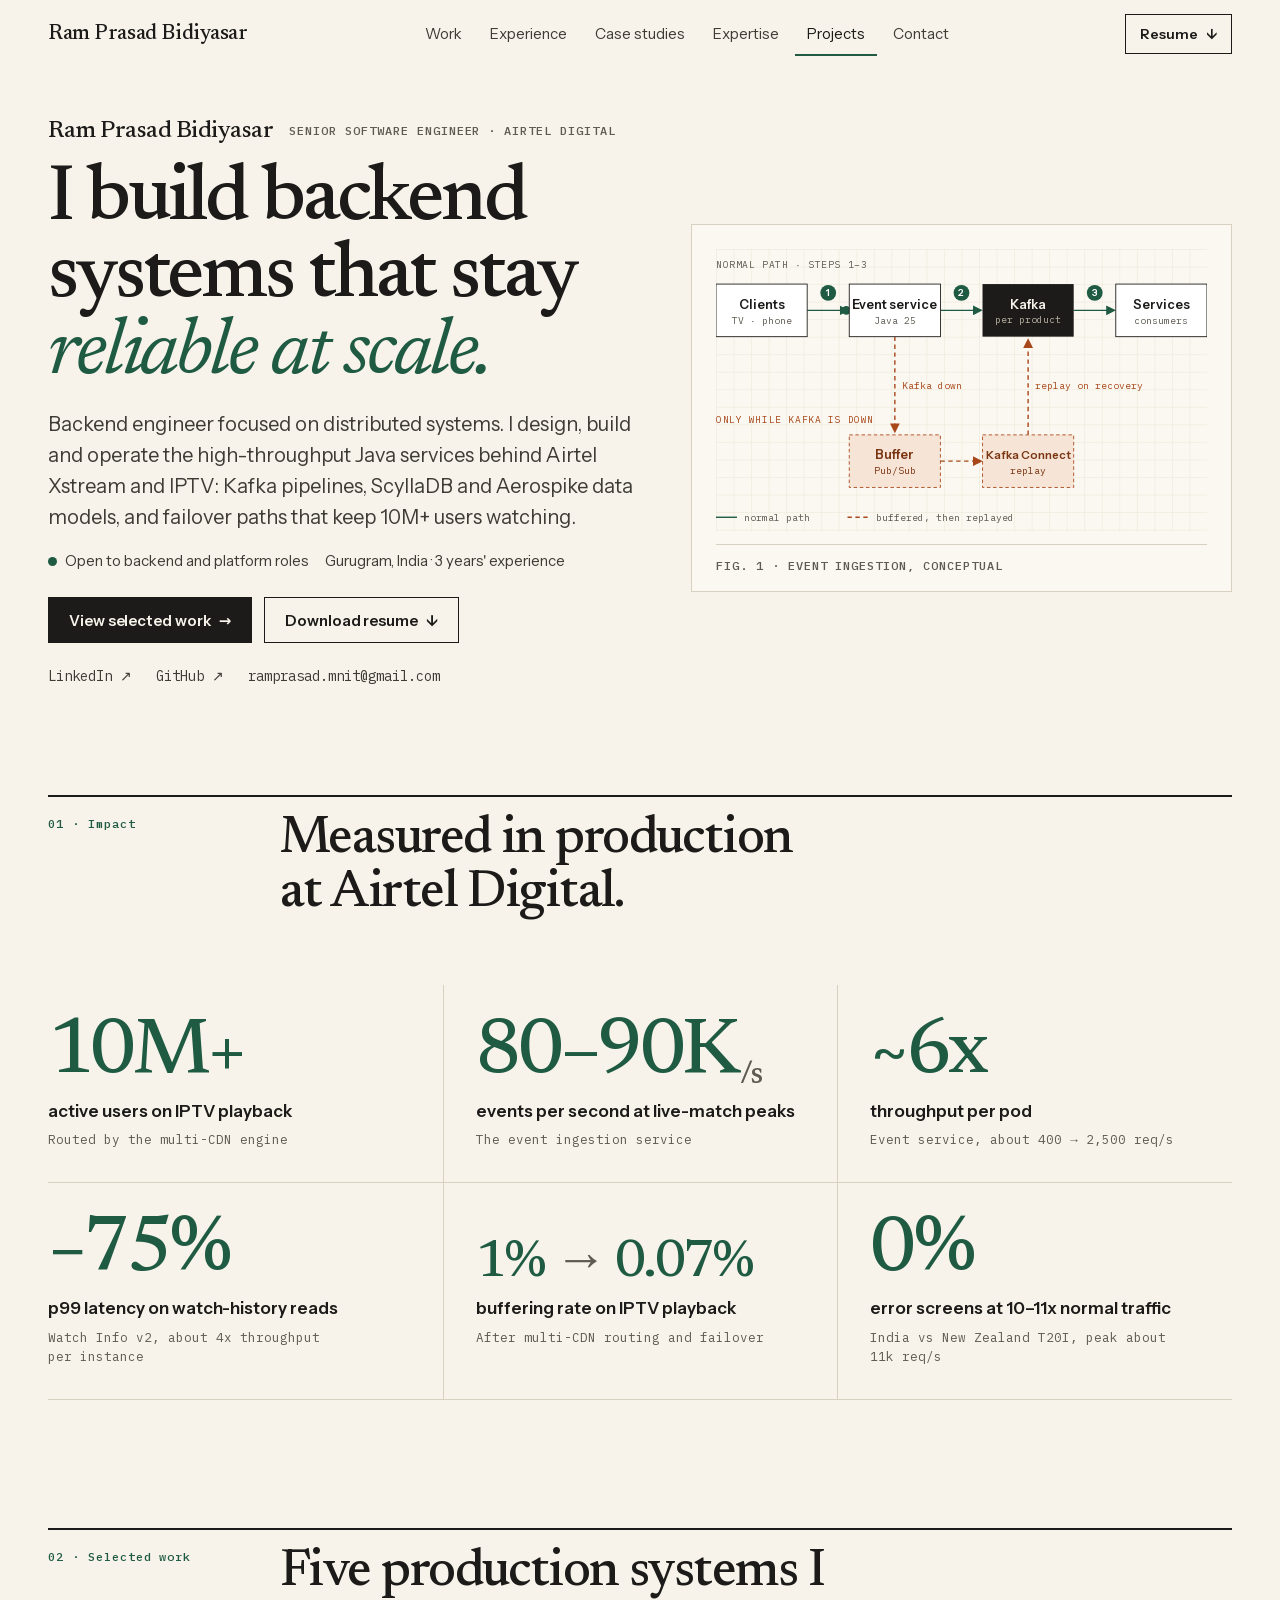
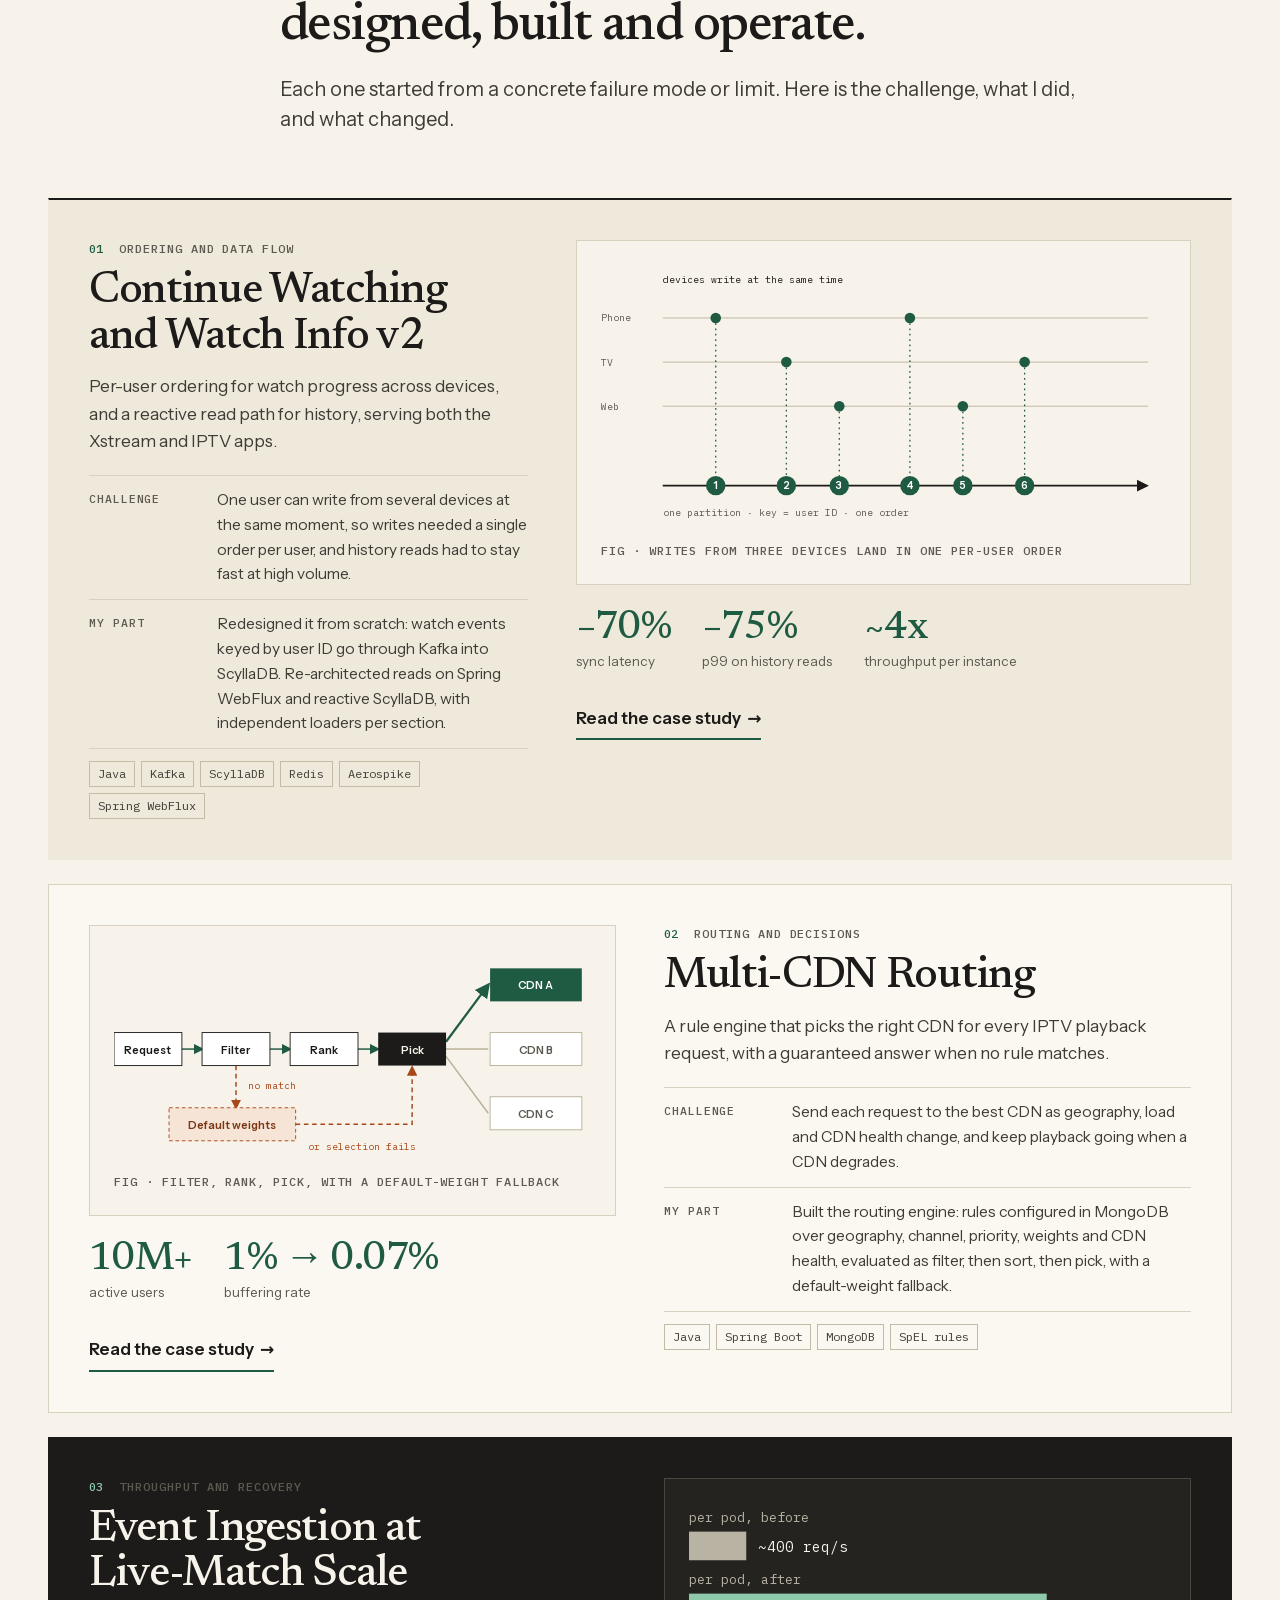
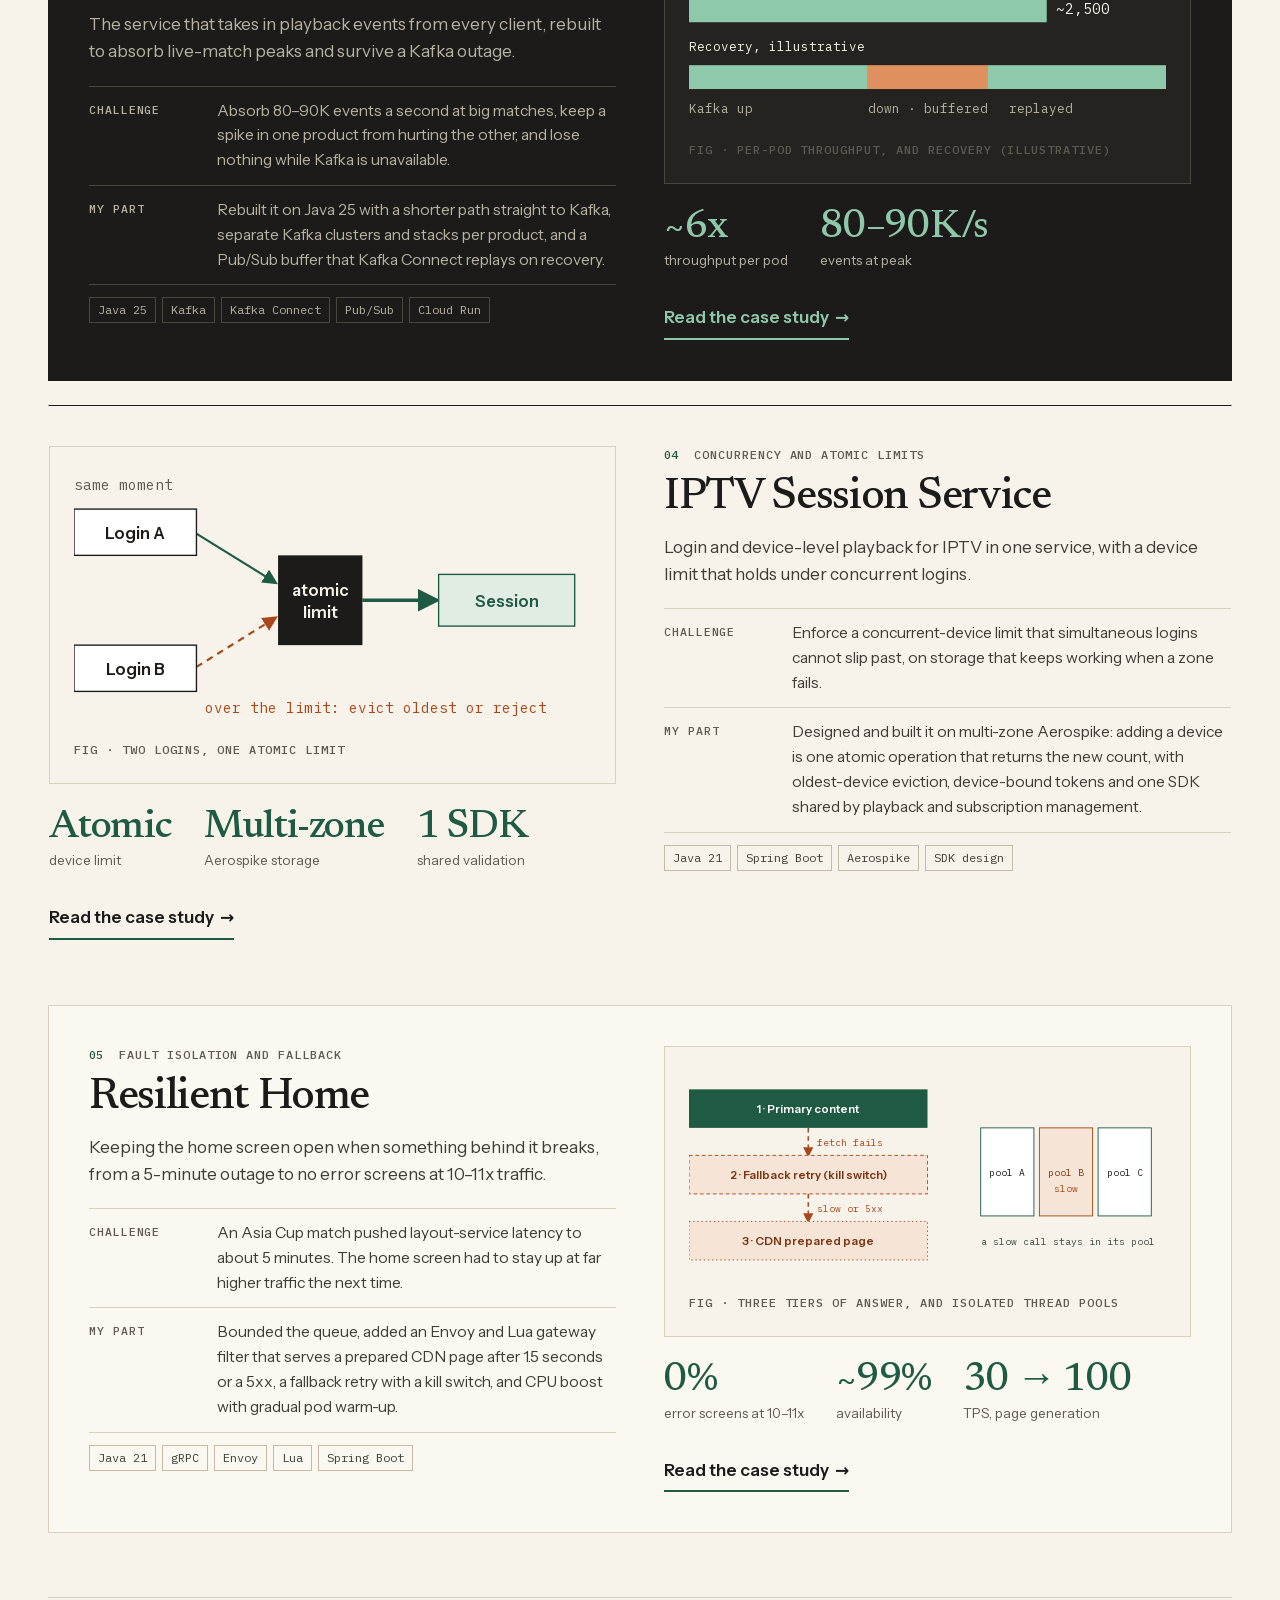
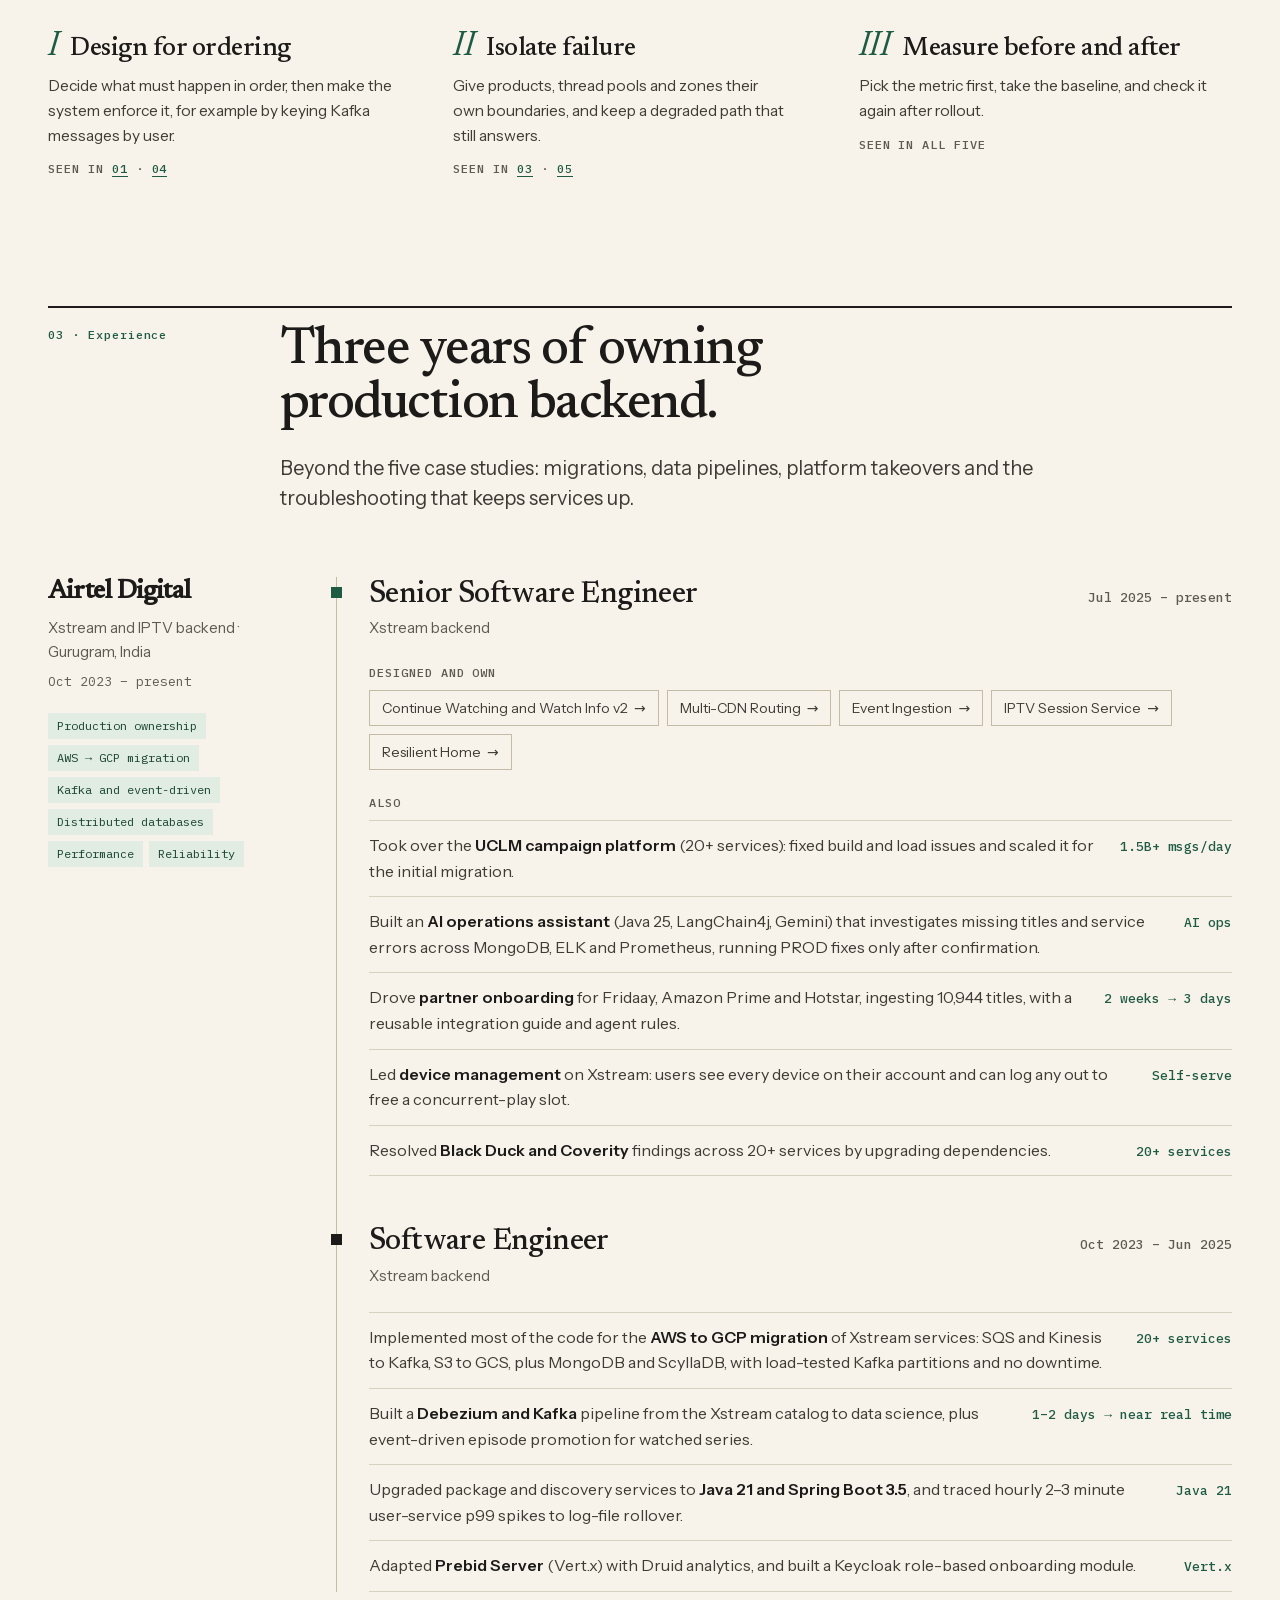
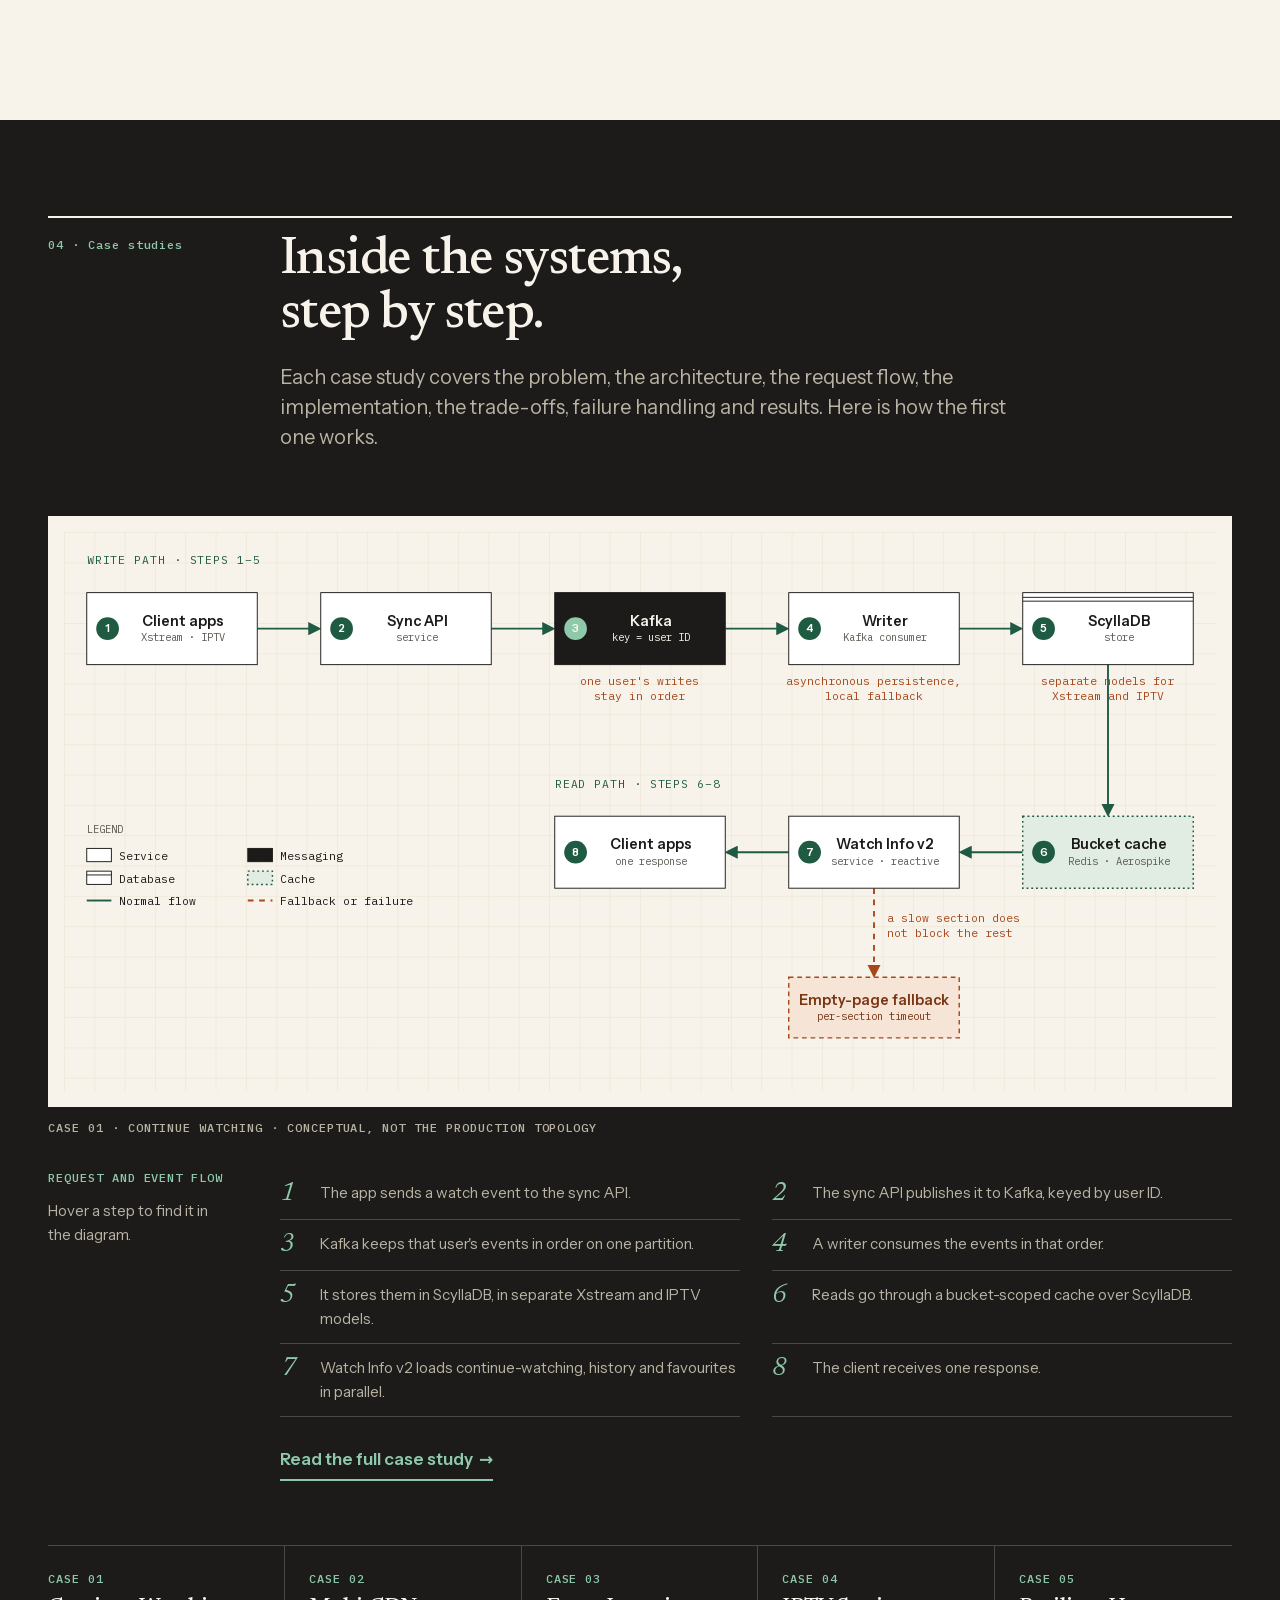
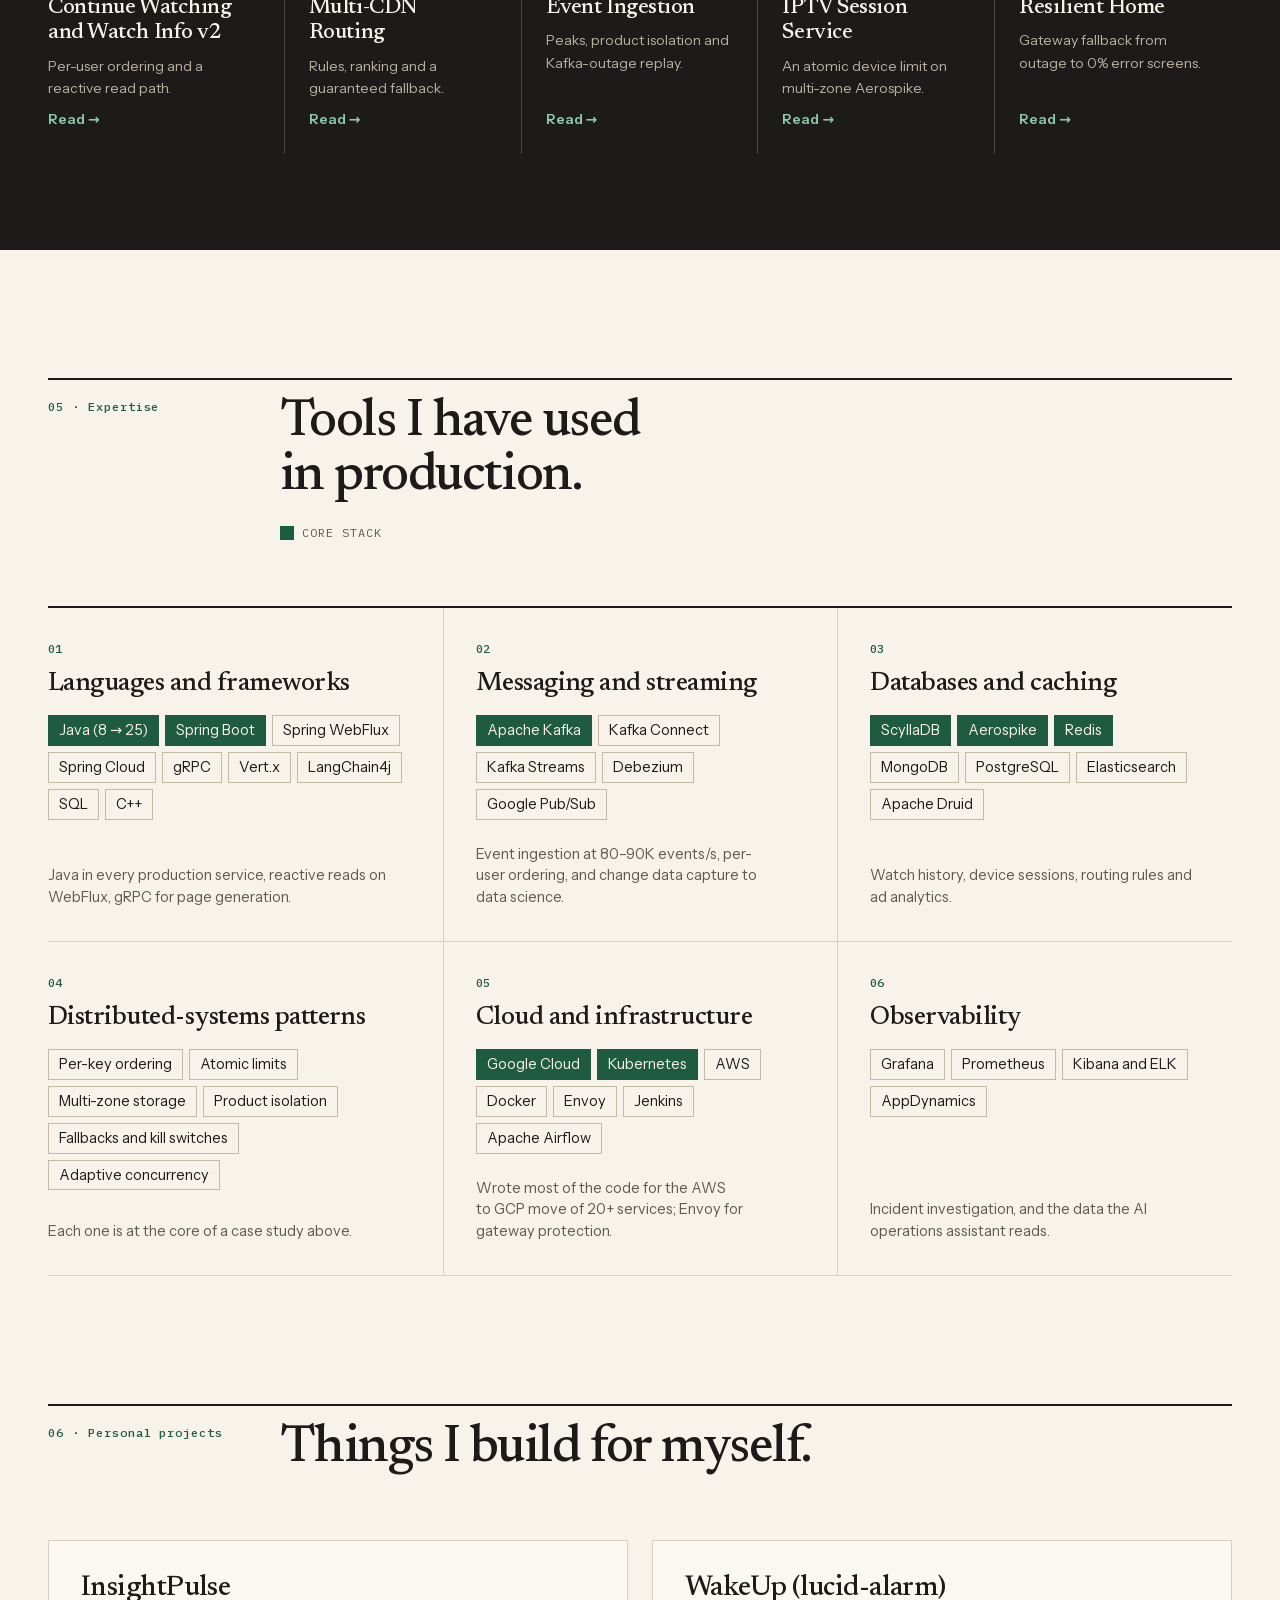
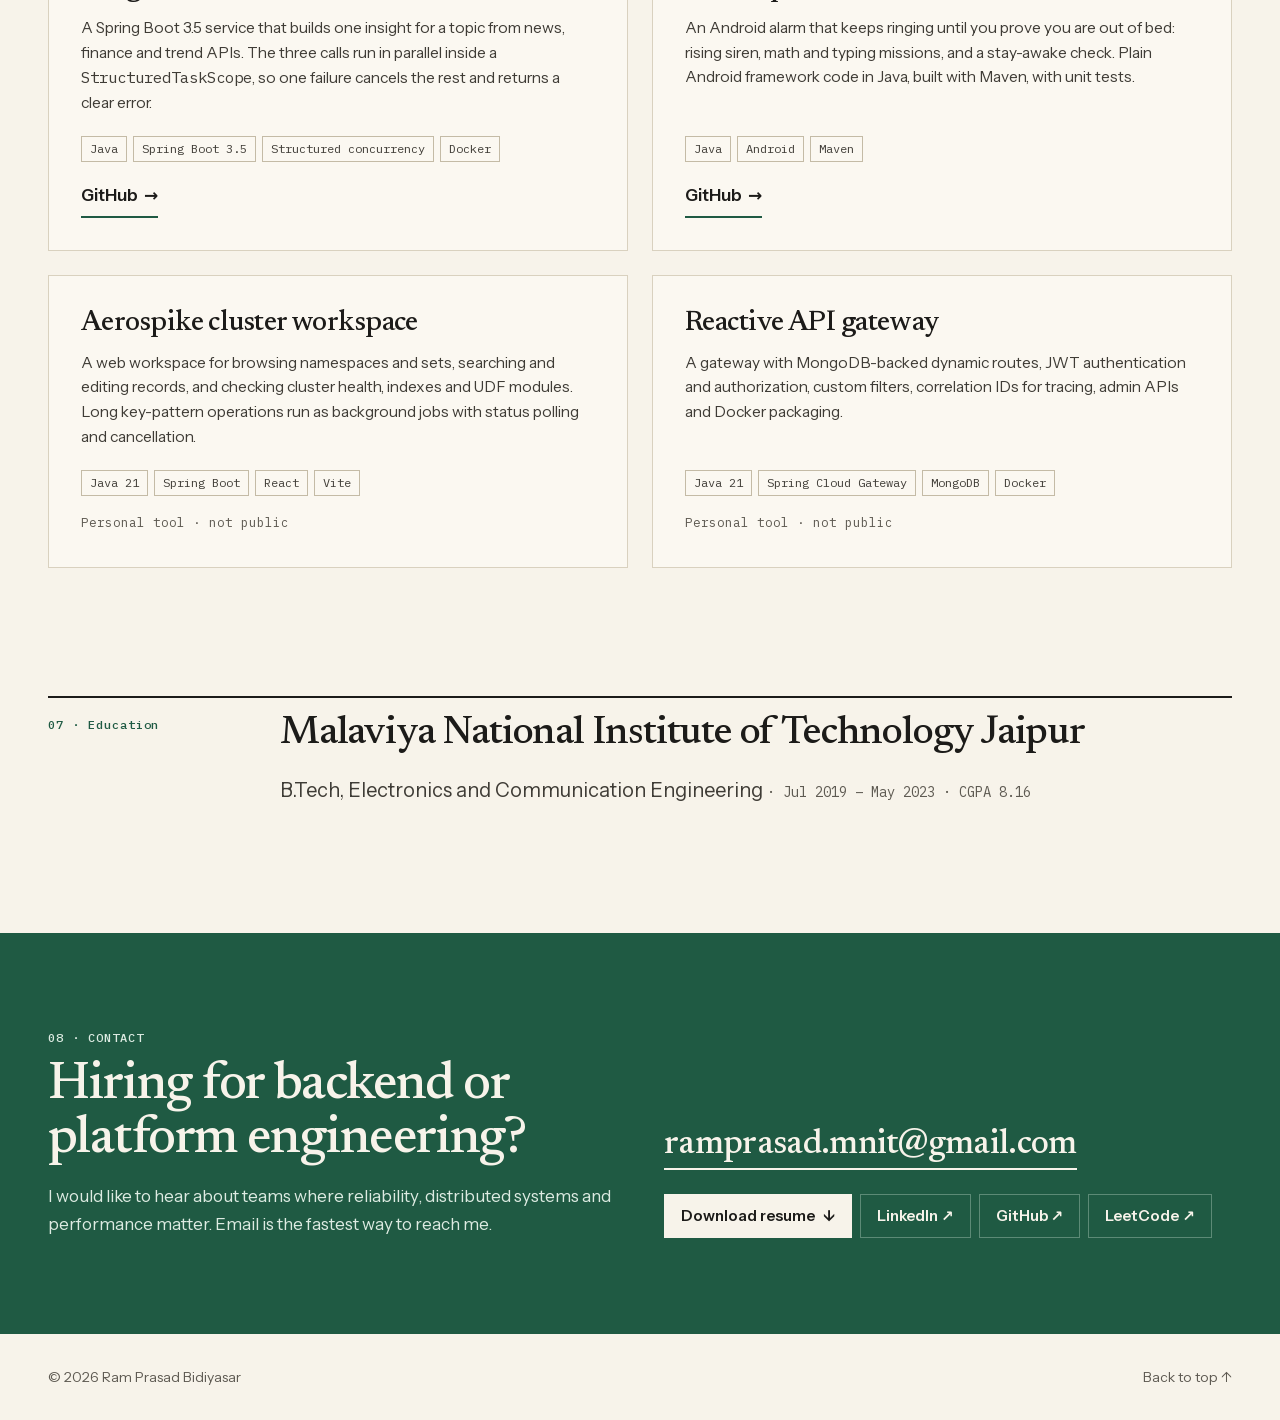
==== index.html @ 67df513b ""Redesign event ingestion case study: modular navigation, updated hero, reorganized content into TOC" ====
<!doctype html>
<html lang="en">
<head>
<meta charset="utf-8">
<meta name="viewport" content="width=device-width, initial-scale=1">
<title>Ram Prasad Bidiyasar · Backend Engineer, Distributed Systems</title>
<meta name="description" content="Ram Prasad Bidiyasar is a backend engineer at Airtel Digital who builds and operates scalable, reliable production systems: Kafka pipelines, ScyllaDB and Aerospike data models, multi-CDN playback. Five case studies with architecture diagrams and measured results.">
<link rel="canonical" href="https://ramprasadbidiyasar.github.io/portfolio/">
<meta name="theme-color" content="#F7F3EA">
<meta name="author" content="Ram Prasad Bidiyasar">
<meta property="og:type" content="website">
<meta property="og:site_name" content="Ram Prasad Bidiyasar">
<meta property="og:title" content="Ram Prasad Bidiyasar · Backend Engineer, Distributed Systems">
<meta property="og:description" content="Backend systems that stay reliable at scale: Kafka pipelines, ScyllaDB and Aerospike data models, multi-CDN playback. Case studies with architecture diagrams.">
<meta property="og:url" content="https://ramprasadbidiyasar.github.io/portfolio/">
<meta property="og:image" content="https://ramprasadbidiyasar.github.io/portfolio/assets/og-image.png">
<meta property="og:image:width" content="1200">
<meta property="og:image:height" content="630">
<meta property="og:image:alt" content="Ram Prasad Bidiyasar, backend engineer, distributed systems">
<meta name="twitter:card" content="summary_large_image">
<link rel="icon" href="assets/favicon.svg" type="image/svg+xml">
<link rel="preload" href="assets/fonts/instrument-sans-var.woff2" as="font" type="font/woff2" crossorigin>
<link rel="stylesheet" href="styles.css">
<script>document.documentElement.className += ' js';</script>
<script src="script.js" defer></script>
<script type="application/ld+json">
{
  "@context": "https://schema.org",
  "@type": "Person",
  "name": "Ram Prasad Bidiyasar",
  "jobTitle": "Senior Software Engineer",
  "url": "https://ramprasadbidiyasar.github.io/portfolio/",
  "email": "mailto:ramprasad.mnit@gmail.com",
  "worksFor": { "@type": "Organization", "name": "Airtel Digital" },
  "alumniOf": { "@type": "CollegeOrUniversity", "name": "Malaviya National Institute of Technology Jaipur" },
  "address": { "@type": "PostalAddress", "addressLocality": "Gurugram", "addressCountry": "IN" },
  "knowsAbout": ["Distributed systems", "Apache Kafka", "ScyllaDB", "Aerospike", "Java", "Spring Boot", "Event-driven architecture", "Backend engineering"],
  "sameAs": ["https://www.linkedin.com/in/ram-prasad-bidiyasar", "https://github.com/RamPrasadBidiyasar", "https://leetcode.com/u/Ram_Prasad_Bidiyasar/"]
}
</script>
</head>
<body>
<a class="skip-link" href="#main">Skip to content</a>

<header class="site-nav">
  <div class="wrap nav">
    <a class="brand" href="#top" aria-label="Ram Prasad Bidiyasar, back to top"><span class="brand-mark" aria-hidden="true">RB</span><span class="brand-name-full">Ram Prasad Bidiyasar</span></a>
    <nav class="nav-links" aria-label="Main"><a href="#work">Work</a><a href="#experience">Experience</a><a href="#case-studies">Case studies</a><a href="#expertise">Expertise</a><a href="#projects">Projects</a><a href="#contact">Contact</a></nav>
    <div class="nav-cta">
      <a class="btn btn--ghost btn--sm" href="assets/Ram-Prasad-Bidiyasar-Resume.pdf" download>Resume <span aria-hidden="true">↓</span></a>
      <details class="menu">
        <summary aria-label="Menu"><svg viewBox="0 0 24 24" width="22" height="22" aria-hidden="true"><path d="M4 8h16M4 16h16" stroke="currentColor" stroke-width="1.8" stroke-linecap="round" fill="none"/></svg></summary>
        <nav class="menu-list" aria-label="Main, compact"><a href="#work">Work</a><a href="#experience">Experience</a><a href="#case-studies">Case studies</a><a href="#expertise">Expertise</a><a href="#projects">Projects</a><a href="#contact">Contact</a><a href="assets/Ram-Prasad-Bidiyasar-Resume.pdf" download>Resume <span aria-hidden="true">↓</span></a></nav>
      </details>
    </div>
  </div>
</header>

<main id="main">
<!-- A. HERO -->
<section class="wrap hero" id="top" aria-labelledby="hero-title">
  <div class="hero-copy">
    <p class="hero-id"><span class="hero-name">Ram Prasad Bidiyasar</span><span class="hero-role">Senior Software Engineer · Airtel Digital</span></p>
    <h1 class="display" id="hero-title">I build backend systems that stay <span class="accent">reliable at scale.</span></h1>
    <p class="lede">Backend engineer focused on distributed systems. I design, build and operate the high-throughput Java services behind Airtel Xstream and IPTV: Kafka pipelines, ScyllaDB and Aerospike data models, and failover paths that keep 10M+ users watching.</p>
    <ul class="hero-meta">
      <li><span class="dot" aria-hidden="true"></span>Open to backend and platform roles</li>
      <li>Gurugram, India · 3 years' experience</li>
    </ul>
    <div class="cta-row">
      <a class="btn btn--primary" href="#work">View selected work <span class="arr" aria-hidden="true">→</span></a>
      <a class="btn btn--ghost" href="assets/Ram-Prasad-Bidiyasar-Resume.pdf" download>Download resume <span aria-hidden="true">↓</span></a>
      <p class="inline-links"><a href="https://www.linkedin.com/in/ram-prasad-bidiyasar" rel="noopener noreferrer">LinkedIn ↗</a><a href="https://github.com/RamPrasadBidiyasar" rel="noopener noreferrer">GitHub ↗</a><a href="mailto:ramprasad.mnit@gmail.com">ramprasad.mnit@gmail.com</a></p>
    </div>
  </div>
  <figure class="hero-fig" data-flow>
    <svg class="only-wide" viewBox="0 0 560 322" role="img" aria-label="Conceptual diagram: client events flow through an event service into Kafka and on to services. If Kafka is unavailable, events are held in a Pub/Sub buffer and replayed into Kafka by Kafka Connect when it recovers.">
      <defs>
        <pattern id="hg" width="20" height="20" patternUnits="userSpaceOnUse"><path d="M20 0H0V20" fill="none" stroke="#E9E2D0" stroke-width="1"/></pattern>
        <marker id="ha" viewBox="0 0 10 10" refX="8" refY="5" markerWidth="7" markerHeight="7" orient="auto"><path d="M0 0L10 5L0 10z" fill="#1F5A43"/></marker>
        <marker id="hb" viewBox="0 0 10 10" refX="8" refY="5" markerWidth="7" markerHeight="7" orient="auto"><path d="M0 0L10 5L0 10z" fill="#A8481A"/></marker>
      </defs>
      <rect width="560" height="322" fill="url(#hg)"/>
      <rect width="1" height="1" fill="none"><animate id="heroGo" data-go attributeName="x" from="0" to="0" dur="0.1s" begin="indefinite"/></rect>
      <g font-family="IBM Plex Mono, monospace" font-size="11" letter-spacing="0.06em" fill="#5E5A52"><text x="0" y="22">NORMAL PATH · STEPS 1–3</text><text x="0" y="198" fill="#A8481A">ONLY WHILE KAFKA IS DOWN</text></g>
      <g fill="none" stroke-width="1.6">
        <path d="M104 70H150" stroke="#1F5A43" marker-end="url(#ha)"/><path d="M256 70H302" stroke="#1F5A43" marker-end="url(#ha)"/><path d="M408 70H454" stroke="#1F5A43" marker-end="url(#ha)"/>
        <path d="M204 100V208" stroke="#A8481A" stroke-dasharray="5 4" marker-end="url(#hb)"/><path d="M256 242H302" stroke="#A8481A" stroke-dasharray="5 4" marker-end="url(#hb)"/><path d="M356 212V104" stroke="#A8481A" stroke-dasharray="5 4" marker-end="url(#hb)"/>
      </g>
      <g class="pkts">
        <circle r="5" fill="#1F5A43" opacity="0"><animateMotion path="M60 70H500" dur="2.4s" begin="heroGo.begin" fill="freeze"/><animate attributeName="opacity" values="0;1;1;0" keyTimes="0;0.06;0.9;1" dur="2.4s" begin="heroGo.begin" fill="freeze"/></circle>
        <circle r="5" fill="#1F5A43" opacity="0"><animateMotion path="M60 70H500" dur="2.4s" begin="heroGo.begin+0.5s" fill="freeze"/><animate attributeName="opacity" values="0;1;1;0" keyTimes="0;0.06;0.9;1" dur="2.4s" begin="heroGo.begin+0.5s" fill="freeze"/></circle>
        <circle r="5" fill="#1F5A43" opacity="0"><animateMotion path="M60 70H500" dur="2.4s" begin="heroGo.begin+1s" fill="freeze"/><animate attributeName="opacity" values="0;1;1;0" keyTimes="0;0.06;0.9;1" dur="2.4s" begin="heroGo.begin+1s" fill="freeze"/></circle>
        <circle r="5" fill="#A8481A" opacity="0"><animateMotion path="M60 70H204V242H356V70H500" keyPoints="0;0.403;0.403;1" keyTimes="0;0.35;0.6;1" calcMode="linear" dur="4.4s" begin="heroGo.begin+3.4s" fill="freeze"/><animate attributeName="opacity" values="0;1;1;0" keyTimes="0;0.04;0.95;1" dur="4.4s" begin="heroGo.begin+3.4s" fill="freeze"/></circle>
      </g>
      <g font-family="Instrument Sans, sans-serif" font-size="14.5" font-weight="600" text-anchor="middle">
        <rect x="0" y="40" width="104" height="60" fill="#FFFFFF" stroke="#1C1B19"/><text x="52" y="68" fill="#1C1B19">Clients</text>
        <rect x="152" y="40" width="104" height="60" fill="#FFFFFF" stroke="#1C1B19"/><text x="204" y="68" fill="#1C1B19">Event service</text>
        <rect x="304" y="40" width="104" height="60" fill="#1C1B19"/><text x="356" y="68" fill="#F7F3EA">Kafka</text>
        <rect x="456" y="40" width="104" height="60" fill="#FFFFFF" stroke="#1C1B19"/><text x="508" y="68" fill="#1C1B19">Services</text>
        <rect x="152" y="212" width="104" height="60" fill="#F6E4D6" stroke="#A8481A" stroke-dasharray="4 3"/><text x="204" y="240" fill="#7A3512">Buffer</text>
        <rect x="304" y="212" width="104" height="60" fill="#F6E4D6" stroke="#A8481A" stroke-dasharray="4 3"/><text x="356" y="240" fill="#7A3512" font-size="13">Kafka Connect</text>
      </g>
      <g font-family="IBM Plex Mono, monospace" font-size="11" text-anchor="middle" fill="#5E5A52"><text x="52" y="85">TV · phone</text><text x="204" y="85">Java 25</text><text x="356" y="84" fill="#B9B3A4">per product</text><text x="508" y="85">consumers</text><text x="204" y="257" fill="#7A3512">Pub/Sub</text><text x="356" y="257" fill="#7A3512">replay</text></g>
      <g opacity="0" font-family="Instrument Sans, sans-serif" font-weight="600" text-anchor="middle">
        <rect x="304" y="40" width="104" height="60" fill="#7A3512"/><text x="356" y="68" font-size="14.5" fill="#F7F3EA">Kafka</text><text x="356" y="85" font-family="IBM Plex Mono, monospace" font-size="11" font-weight="400" fill="#F6E4D6">unavailable</text>
        <animate attributeName="opacity" values="0;1;1;0" keyTimes="0;0.08;0.92;1" dur="3.2s" begin="heroGo.begin+3s" fill="freeze"/>
      </g>
      <g font-family="Instrument Sans, sans-serif" font-size="11" font-weight="600" text-anchor="middle" fill="#FFFFFF"><circle cx="128" cy="50" r="9" fill="#1F5A43"/><text x="128" y="54">1</text><circle cx="280" cy="50" r="9" fill="#1F5A43"/><text x="280" y="54">2</text><circle cx="432" cy="50" r="9" fill="#1F5A43"/><text x="432" y="54">3</text></g>
      <g font-family="IBM Plex Mono, monospace" font-size="11" fill="#A8481A"><text x="212" y="160">Kafka down</text><text x="364" y="160">replay on recovery</text></g>
      <g font-family="IBM Plex Mono, monospace" font-size="11" fill="#5E5A52"><path d="M0 306H24" stroke="#1F5A43" stroke-width="1.6"/><text x="32" y="310">normal path</text><path d="M150 306H174" stroke="#A8481A" stroke-width="1.6" stroke-dasharray="5 4"/><text x="182" y="310">buffered, then replayed</text></g>
    </svg>
    <svg class="only-narrow" viewBox="0 0 330 330" role="img" aria-label="Conceptual diagram: client events flow through an event service into Kafka and on to services. If Kafka is down, events wait in a Pub/Sub buffer and Kafka Connect replays them when it recovers.">
      <defs>
        <pattern id="hgn" width="20" height="20" patternUnits="userSpaceOnUse"><path d="M20 0H0V20" fill="none" stroke="#E9E2D0" stroke-width="1"/></pattern>
        <marker id="ma" viewBox="0 0 10 10" refX="8" refY="5" markerWidth="7" markerHeight="7" orient="auto"><path d="M0 0L10 5L0 10z" fill="#1F5A43"/></marker>
        <marker id="mb" viewBox="0 0 10 10" refX="8" refY="5" markerWidth="7" markerHeight="7" orient="auto"><path d="M0 0L10 5L0 10z" fill="#A8481A"/></marker>
      </defs>
      <rect width="330" height="330" fill="url(#hgn)"/>
      <rect width="1" height="1" fill="none"><animate data-go attributeName="x" from="0" to="0" dur="0.1s" begin="indefinite" id="heroGoN"/></rect>
      <g font-family="IBM Plex Mono, monospace" font-size="10" letter-spacing="0.06em" fill="#5E5A52"><text x="0" y="12">NORMAL PATH</text><text x="190" y="88" fill="#A8481A">IF KAFKA IS DOWN</text></g>
      <g fill="none" stroke-width="1.6">
        <path d="M75 70V94" stroke="#1F5A43" marker-end="url(#ma)"/><path d="M75 142V166" stroke="#1F5A43" marker-end="url(#ma)"/><path d="M75 214V238" stroke="#1F5A43" marker-end="url(#ma)"/>
        <path d="M150 120H188" stroke="#A8481A" stroke-dasharray="5 4" marker-end="url(#mb)"/><path d="M260 144V166" stroke="#A8481A" stroke-dasharray="5 4" marker-end="url(#mb)"/><path d="M190 192H152" stroke="#A8481A" stroke-dasharray="5 4" marker-end="url(#mb)"/>
      </g>
      <g>
        <circle r="5" fill="#1F5A43" opacity="0"><animateMotion path="M75 46V262" dur="2.2s" begin="heroGoN.begin" fill="freeze"/><animate attributeName="opacity" values="0;1;1;0" keyTimes="0;0.06;0.9;1" dur="2.2s" begin="heroGoN.begin" fill="freeze"/></circle>
        <circle r="5" fill="#1F5A43" opacity="0"><animateMotion path="M75 46V262" dur="2.2s" begin="heroGoN.begin+0.5s" fill="freeze"/><animate attributeName="opacity" values="0;1;1;0" keyTimes="0;0.06;0.9;1" dur="2.2s" begin="heroGoN.begin+0.5s" fill="freeze"/></circle>
        <circle r="5" fill="#A8481A" opacity="0"><animateMotion path="M75 46V120H260V192H75V262" keyPoints="0;0.439;0.439;1" keyTimes="0;0.35;0.6;1" calcMode="linear" dur="4.2s" begin="heroGoN.begin+2.8s" fill="freeze"/><animate attributeName="opacity" values="0;1;1;0" keyTimes="0;0.04;0.95;1" dur="4.2s" begin="heroGoN.begin+2.8s" fill="freeze"/></circle>
      </g>
      <g font-family="Instrument Sans, sans-serif" font-size="14" font-weight="600" text-anchor="middle">
        <rect x="0" y="22" width="150" height="48" fill="#FFFFFF" stroke="#1C1B19"/><text x="75" y="43" fill="#1C1B19">Clients</text>
        <rect x="0" y="94" width="150" height="48" fill="#FFFFFF" stroke="#1C1B19"/><text x="75" y="115" fill="#1C1B19">Event service</text>
        <rect x="0" y="166" width="150" height="48" fill="#1C1B19"/><text x="75" y="187" fill="#F7F3EA">Kafka</text>
        <rect x="0" y="238" width="150" height="48" fill="#FFFFFF" stroke="#1C1B19"/><text x="75" y="259" fill="#1C1B19">Services</text>
        <rect x="190" y="94" width="140" height="48" fill="#F6E4D6" stroke="#A8481A" stroke-dasharray="4 3"/><text x="260" y="115" fill="#7A3512">Buffer</text>
        <rect x="190" y="166" width="140" height="48" fill="#F6E4D6" stroke="#A8481A" stroke-dasharray="4 3"/><text x="260" y="187" fill="#7A3512">Kafka Connect</text>
      </g>
      <g font-family="IBM Plex Mono, monospace" font-size="10.5" text-anchor="middle" fill="#5E5A52"><text x="75" y="59">TV · phone · web</text><text x="75" y="131">Java 25</text><text x="75" y="203" fill="#B9B3A4">per product</text><text x="75" y="275">consumers</text><text x="260" y="131" fill="#7A3512">Pub/Sub</text><text x="260" y="203" fill="#7A3512">replay on recovery</text></g>
      <g opacity="0" font-family="Instrument Sans, sans-serif" font-weight="600" text-anchor="middle">
        <rect x="0" y="166" width="150" height="48" fill="#7A3512"/><text x="75" y="187" font-size="14" fill="#F7F3EA">Kafka</text><text x="75" y="203" font-family="IBM Plex Mono, monospace" font-size="10.5" font-weight="400" fill="#F6E4D6">unavailable</text>
        <animate attributeName="opacity" values="0;1;1;0" keyTimes="0;0.08;0.92;1" dur="3s" begin="heroGoN.begin+2.6s" fill="freeze"/>
      </g>
      <g font-family="Instrument Sans, sans-serif" font-size="10.5" font-weight="600" text-anchor="middle" fill="#FFFFFF"><circle cx="94" cy="82" r="8.5" fill="#1F5A43"/><text x="94" y="86">1</text><circle cx="94" cy="154" r="8.5" fill="#1F5A43"/><text x="94" y="158">2</text><circle cx="94" cy="226" r="8.5" fill="#1F5A43"/><text x="94" y="230">3</text></g>
      <g font-family="IBM Plex Mono, monospace" font-size="10.5" fill="#5E5A52"><path d="M0 314H22" stroke="#1F5A43" stroke-width="1.6"/><text x="30" y="318">normal</text><path d="M110 314H132" stroke="#A8481A" stroke-width="1.6" stroke-dasharray="5 4"/><text x="140" y="318">buffered, replayed</text></g>
    </svg>
    <figcaption class="label">Fig. 1 · Event ingestion, conceptual</figcaption>
  </figure>
</section>

<!-- B. IMPACT -->
<section class="wrap section" id="impact" aria-labelledby="impact-title" style="padding-top: var(--s-7)">
  <header class="sh"><p class="sh-num">01 · Impact</p><h2 class="sh-title" id="impact-title">Measured in production at Airtel Digital.</h2></header>
  <div class="metrics reveal">
    <div class="metric metric--accent"><p class="metric-num">10M+</p><p class="metric-label">active users on IPTV playback</p><p class="metric-scope">Routed by the multi-CDN engine</p></div>
    <div class="metric"><p class="metric-num">80–90K<span class="u">/s</span></p><p class="metric-label">events per second at live-match peaks</p><p class="metric-scope">The event ingestion service</p></div>
    <div class="metric"><p class="metric-num">~6x</p><p class="metric-label">throughput per pod</p><p class="metric-scope">Event service, about 400 → 2,500 req/s</p></div>
    <div class="metric"><p class="metric-num">−75%</p><p class="metric-label">p99 latency on watch-history reads</p><p class="metric-scope">Watch Info v2, about 4x throughput per instance</p></div>
    <div class="metric"><p class="metric-num">1%<span class="to">&nbsp;→&nbsp;</span>0.07%</p><p class="metric-label">buffering rate on IPTV playback</p><p class="metric-scope">After multi-CDN routing and failover</p></div>
    <div class="metric"><p class="metric-num">0%</p><p class="metric-label">error screens at 10–11x normal traffic</p><p class="metric-scope">India vs New Zealand T20I, peak about 11k req/s</p></div>
  </div>
</section>

<!-- C. SELECTED WORK -->
<section class="wrap section" id="work" aria-labelledby="work-title">
  <header class="sh"><p class="sh-num">02 · Selected work</p><h2 class="sh-title" id="work-title">Five production systems I designed, built and operate.</h2><p class="sh-sub">Each one started from a concrete failure mode or limit. Here is the challenge, what I did, and what changed.</p></header>
  <div class="work-list">
    <article class="work work--feature reveal" aria-labelledby="w1-t">
      <div class="work-head">
        <p class="work-kicker"><span class="work-num">01</span><span class="label">Ordering and data flow</span></p>
        <h3 id="w1-t">Continue Watching and Watch Info v2</h3>
        <p class="work-desc">Per-user ordering for watch progress across devices, and a reactive read path for history, serving both the Xstream and IPTV apps.</p>
        <dl class="work-facts">
          <div><dt>Challenge</dt><dd>One user can write from several devices at the same moment, so writes needed a single order per user, and history reads had to stay fast at high volume.</dd></div>
          <div><dt>My part</dt><dd>Redesigned it from scratch: watch events keyed by user ID go through Kafka into ScyllaDB. Re-architected reads on Spring WebFlux and reactive ScyllaDB, with independent loaders per section.</dd></div>
        </dl>
        <ul class="tags" aria-label="Technologies"><li>Java</li><li>Kafka</li><li>ScyllaDB</li><li>Redis</li><li>Aerospike</li><li>Spring WebFlux</li></ul>
      </div>
      <div class="work-side">
        <figure class="work-art"><svg class="only-wide" viewBox="0 0 640 300" role="img" aria-label="Conceptual illustration: writes from a phone, a TV and a web client arrive at different moments and are placed into one ordered sequence on a single partition keyed by user ID.">
          <defs><marker id="p1a" viewBox="0 0 10 10" refX="8" refY="5" markerWidth="7" markerHeight="7" orient="auto"><path d="M0 0L10 5L0 10z" fill="#1C1B19"/></marker></defs>
          <g stroke="#B9B09A" stroke-width="1"><path d="M70 60H620"/><path d="M70 110H620"/><path d="M70 160H620"/></g>
          <g font-family="IBM Plex Mono, monospace" font-size="11" fill="#5E5A52"><text x="0" y="64">Phone</text><text x="0" y="114">TV</text><text x="0" y="164">Web</text></g>
          <g stroke="#1F5A43" stroke-width="1.4" stroke-dasharray="2 4"><path d="M130 60V240"/><path d="M210 110V240"/><path d="M270 160V240"/><path d="M350 60V240"/><path d="M410 160V240"/><path d="M480 110V240"/></g>
          <g fill="#1F5A43"><circle cx="130" cy="60" r="6"/><circle cx="350" cy="60" r="6"/><circle cx="210" cy="110" r="6"/><circle cx="480" cy="110" r="6"/><circle cx="270" cy="160" r="6"/><circle cx="410" cy="160" r="6"/></g>
          <path d="M70 250H618" stroke="#1C1B19" stroke-width="2" marker-end="url(#p1a)"/>
          <g font-family="Instrument Sans, sans-serif" font-size="12" font-weight="600" text-anchor="middle" fill="#FFFFFF"><circle cx="130" cy="250" r="11" fill="#1F5A43"/><text x="130" y="254">1</text><circle cx="210" cy="250" r="11" fill="#1F5A43"/><text x="210" y="254">2</text><circle cx="270" cy="250" r="11" fill="#1F5A43"/><text x="270" y="254">3</text><circle cx="350" cy="250" r="11" fill="#1F5A43"/><text x="350" y="254">4</text><circle cx="410" cy="250" r="11" fill="#1F5A43"/><text x="410" y="254">5</text><circle cx="480" cy="250" r="11" fill="#1F5A43"/><text x="480" y="254">6</text></g>
          <g font-family="IBM Plex Mono, monospace" font-size="11" fill="#5E5A52"><text x="70" y="284">one partition · key = user ID · one order</text><text x="70" y="20" fill="#1C1B19">devices write at the same time</text></g>
        </svg><div class="only-narrow"><p class="chips"><b>Phone</b><b>TV</b><b>Web</b>→<b class="q">Kafka · key = user ID</b>→<b class="k">one order</b></p></div><figcaption class="label">Fig · writes from three devices land in one per-user order</figcaption></figure>
        <div class="work-impact" aria-label="Impact"><div><span class="n">−70%</span><span class="l">sync latency</span></div><div><span class="n">−75%</span><span class="l">p99 on history reads</span></div><div><span class="n">~4x</span><span class="l">throughput per instance</span></div></div>
        <div class="work-foot"><a class="link" href="case/continue-watching.html">Read the case study <span class="arr" aria-hidden="true">→</span></a></div>
      </div>
    </article>
    <article class="work work--flip reveal" aria-labelledby="w2-t">
      <div class="work-head">
        <p class="work-kicker"><span class="work-num">02</span><span class="label">Routing and decisions</span></p>
        <h3 id="w2-t">Multi-CDN Routing</h3>
        <p class="work-desc">A rule engine that picks the right CDN for every IPTV playback request, with a guaranteed answer when no rule matches.</p>
        <dl class="work-facts">
          <div><dt>Challenge</dt><dd>Send each request to the best CDN as geography, load and CDN health change, and keep playback going when a CDN degrades.</dd></div>
          <div><dt>My part</dt><dd>Built the routing engine: rules configured in MongoDB over geography, channel, priority, weights and CDN health, evaluated as filter, then sort, then pick, with a default-weight fallback.</dd></div>
        </dl>
        <ul class="tags" aria-label="Technologies"><li>Java</li><li>Spring Boot</li><li>MongoDB</li><li>SpEL rules</li></ul>
      </div>
      <div class="work-side">
        <figure class="work-art"><svg class="only-wide" viewBox="0 0 520 230" role="img" aria-label="Conceptual illustration: a request passes through filter, rank and pick steps to one of three CDNs. If no rule matches, a default-weight path leads to the pick step.">
          <defs><marker id="p2a" viewBox="0 0 10 10" refX="8" refY="5" markerWidth="7" markerHeight="7" orient="auto"><path d="M0 0L10 5L0 10z" fill="#1F5A43"/></marker><marker id="p2b" viewBox="0 0 10 10" refX="8" refY="5" markerWidth="7" markerHeight="7" orient="auto"><path d="M0 0L10 5L0 10z" fill="#A8481A"/></marker></defs>
          <g fill="none" stroke-width="1.6"><path d="M74 108H96" stroke="#1F5A43" marker-end="url(#p2a)"/><path d="M170 108H192" stroke="#1F5A43" marker-end="url(#p2a)"/><path d="M266 108H288" stroke="#1F5A43" marker-end="url(#p2a)"/><path d="M362 100L408 38" stroke="#1F5A43" stroke-width="2.4" marker-end="url(#p2a)"/><path d="M362 108H408" stroke="#B9B09A"/><path d="M362 116L408 178" stroke="#B9B09A"/><path d="M133 126V172" stroke="#A8481A" stroke-dasharray="5 4" marker-end="url(#p2b)"/><path d="M198 190H325V128" stroke="#A8481A" stroke-dasharray="5 4" marker-end="url(#p2b)"/></g>
          <g font-family="Instrument Sans, sans-serif" font-size="12" font-weight="600" text-anchor="middle">
            <rect x="0" y="90" width="74" height="36" fill="#FFFFFF" stroke="#1C1B19"/><text x="37" y="113" fill="#1C1B19">Request</text>
            <rect x="96" y="90" width="74" height="36" fill="#FFFFFF" stroke="#1C1B19"/><text x="133" y="113" fill="#1C1B19">Filter</text>
            <rect x="192" y="90" width="74" height="36" fill="#FFFFFF" stroke="#1C1B19"/><text x="229" y="113" fill="#1C1B19">Rank</text>
            <rect x="288" y="90" width="74" height="36" fill="#1C1B19"/><text x="325" y="113" fill="#F7F3EA">Pick</text>
            <rect x="410" y="20" width="100" height="36" fill="#1F5A43"/><text x="460" y="43" fill="#FFFFFF">CDN A</text>
            <rect x="410" y="90" width="100" height="36" fill="#FFFFFF" stroke="#B9B09A"/><text x="460" y="113" fill="#5E5A52">CDN B</text>
            <rect x="410" y="160" width="100" height="36" fill="#FFFFFF" stroke="#B9B09A"/><text x="460" y="183" fill="#5E5A52">CDN C</text>
            <rect x="60" y="172" width="138" height="36" fill="#F6E4D6" stroke="#A8481A" stroke-dasharray="4 3"/><text x="129" y="195" fill="#7A3512">Default weights</text>
          </g>
          <g font-family="IBM Plex Mono, monospace" font-size="10.5" fill="#A8481A"><text x="146" y="152">no match</text><text x="212" y="218">or selection fails</text></g>
        </svg><div class="only-narrow"><p class="chips"><b>Request</b>→<b>Filter</b>→<b>Rank</b>→<b class="k">Pick</b></p><p class="chips" style="margin-top: 8px"><b class="f">no match → default weights</b></p></div><figcaption class="label">Fig · filter, rank, pick, with a default-weight fallback</figcaption></figure>
        <div class="work-impact" aria-label="Impact"><div><span class="n">10M+</span><span class="l">active users</span></div><div><span class="n">1% → 0.07%</span><span class="l">buffering rate</span></div></div>
        <div class="work-foot"><a class="link" href="case/multi-cdn-routing.html">Read the case study <span class="arr" aria-hidden="true">→</span></a></div>
      </div>
    </article>
    <article class="work work--dark reveal" aria-labelledby="w3-t">
      <div class="work-head">
        <p class="work-kicker"><span class="work-num">03</span><span class="label">Throughput and recovery</span></p>
        <h3 id="w3-t">Event Ingestion at Live-Match Scale</h3>
        <p class="work-desc">The service that takes in playback events from every client, rebuilt to absorb live-match peaks and survive a Kafka outage.</p>
        <dl class="work-facts">
          <div><dt>Challenge</dt><dd>Absorb 80–90K events a second at big matches, keep a spike in one product from hurting the other, and lose nothing while Kafka is unavailable.</dd></div>
          <div><dt>My part</dt><dd>Rebuilt it on Java 25 with a shorter path straight to Kafka, separate Kafka clusters and stacks per product, and a Pub/Sub buffer that Kafka Connect replays on recovery.</dd></div>
        </dl>
        <ul class="tags" aria-label="Technologies"><li>Java 25</li><li>Kafka</li><li>Kafka Connect</li><li>Pub/Sub</li><li>Cloud Run</li></ul>
      </div>
      <div class="work-side">
        <figure class="work-art"><svg class="only-wide" viewBox="0 0 400 190" role="img" aria-label="Bars compare event-service throughput per pod, about 400 requests per second before and about 2,500 after. Below, an illustrative strip shows Kafka up, an outage with events buffered, and replay." style="width: 100%; height: auto">
        <g font-family="IBM Plex Mono, monospace" font-size="11" fill="#B9B3A4"><text x="0" y="16">per pod, before</text><text x="0" y="68">per pod, after</text></g>
        <rect x="0" y="24" width="48" height="24" fill="#B9B3A4"/><text x="58" y="41" font-family="IBM Plex Mono, monospace" font-size="12" fill="#F7F3EA">~400 req/s</text>
        <rect x="0" y="76" width="300" height="24" fill="#8FC9AB"/><text x="308" y="93" font-family="IBM Plex Mono, monospace" font-size="12" fill="#F7F3EA">~2,500</text>
        <rect x="0" y="136" width="150" height="20" fill="#8FC9AB"/><rect x="150" y="136" width="100" height="20" fill="#E0905F"/><rect x="250" y="136" width="150" height="20" fill="#8FC9AB"/>
        <g font-family="IBM Plex Mono, monospace" font-size="10.5" fill="#B9B3A4"><text x="0" y="176">Kafka up</text><text x="150" y="176">down · buffered</text><text x="268" y="176">replayed</text><text x="0" y="124" fill="#F7F3EA">Recovery, illustrative</text></g>
      </svg><div class="only-narrow"><p class="chips"><b>~400 req/s</b>→<b class="k">~2,500 req/s per pod</b></p><p class="chips" style="margin-top: 8px"><b class="f">Kafka down → buffered → replayed</b></p></div><figcaption class="label">Fig · per-pod throughput, and recovery (illustrative)</figcaption></figure>
        <div class="work-impact" aria-label="Impact"><div><span class="n">~6x</span><span class="l">throughput per pod</span></div><div><span class="n">80–90K/s</span><span class="l">events at peak</span></div></div>
        <div class="work-foot"><a class="link" href="case/event-ingestion.html">Read the case study <span class="arr" aria-hidden="true">→</span></a></div>
      </div>
    </article>
    <article class="work work--flip work--plain reveal" aria-labelledby="w4-t">
      <div class="work-head">
        <p class="work-kicker"><span class="work-num">04</span><span class="label">Concurrency and atomic limits</span></p>
        <h3 id="w4-t">IPTV Session Service</h3>
        <p class="work-desc">Login and device-level playback for IPTV in one service, with a device limit that holds under concurrent logins.</p>
        <dl class="work-facts">
          <div><dt>Challenge</dt><dd>Enforce a concurrent-device limit that simultaneous logins cannot slip past, on storage that keeps working when a zone fails.</dd></div>
          <div><dt>My part</dt><dd>Designed and built it on multi-zone Aerospike: adding a device is one atomic operation that returns the new count, with oldest-device eviction, device-bound tokens and one SDK shared by playback and subscription management.</dd></div>
        </dl>
        <ul class="tags" aria-label="Technologies"><li>Java 21</li><li>Spring Boot</li><li>Aerospike</li><li>SDK design</li></ul>
      </div>
      <div class="work-side">
        <figure class="work-art"><svg class="only-wide" viewBox="0 0 380 190" role="img" aria-label="Conceptual illustration: two simultaneous logins reach a device-limit gate. One passes to a session; the other triggers eviction of the oldest device or a rejection." style="width: 100%; height: auto">
        <defs><marker id="p4a" viewBox="0 0 10 10" refX="8" refY="5" markerWidth="7" markerHeight="7" orient="auto"><path d="M0 0L10 5L0 10z" fill="#1F5A43"/></marker><marker id="p4b" viewBox="0 0 10 10" refX="8" refY="5" markerWidth="7" markerHeight="7" orient="auto"><path d="M0 0L10 5L0 10z" fill="#A8481A"/></marker></defs>
        <g fill="none" stroke-width="1.6"><path d="M90 46L148 82" stroke="#1F5A43" marker-end="url(#p4a)"/><path d="M90 144L148 108" stroke="#A8481A" stroke-dasharray="5 4" marker-end="url(#p4b)"/><path d="M212 95H266" stroke="#1F5A43" stroke-width="2.4" marker-end="url(#p4a)"/></g>
        <g font-family="Instrument Sans, sans-serif" font-size="12" font-weight="600" text-anchor="middle">
          <rect x="0" y="28" width="90" height="34" fill="#FFFFFF" stroke="#1C1B19"/><text x="45" y="50" fill="#1C1B19">Login A</text>
          <rect x="0" y="128" width="90" height="34" fill="#FFFFFF" stroke="#1C1B19"/><text x="45" y="150" fill="#1C1B19">Login B</text>
          <rect x="150" y="62" width="62" height="66" fill="#1C1B19"/><text x="181" y="92" fill="#F7F3EA">atomic</text><text x="181" y="108" fill="#F7F3EA">limit</text>
          <rect x="268" y="76" width="100" height="38" fill="#E1ECE3" stroke="#1F5A43"/><text x="318" y="100" fill="#1F5A43">Session</text>
        </g>
        <g font-family="IBM Plex Mono, monospace" font-size="10.5"><text x="0" y="14" fill="#5E5A52">same moment</text><text x="96" y="178" fill="#A8481A">over the limit: evict oldest or reject</text></g>
      </svg><div class="only-narrow"><p class="chips"><b>Login A</b><b>Login B</b>→<b class="q">atomic limit</b>→<b class="k">1 session</b></p></div><figcaption class="label">Fig · two logins, one atomic limit</figcaption></figure>
        <div class="work-impact" aria-label="Impact"><div><span class="n">Atomic</span><span class="l">device limit</span></div><div><span class="n">Multi-zone</span><span class="l">Aerospike storage</span></div><div><span class="n">1 SDK</span><span class="l">shared validation</span></div></div>
        <div class="work-foot"><a class="link" href="case/iptv-session-service.html">Read the case study <span class="arr" aria-hidden="true">→</span></a></div>
      </div>
    </article>
    <article class="work  reveal" aria-labelledby="w5-t">
      <div class="work-head">
        <p class="work-kicker"><span class="work-num">05</span><span class="label">Fault isolation and fallback</span></p>
        <h3 id="w5-t">Resilient Home</h3>
        <p class="work-desc">Keeping the home screen open when something behind it breaks, from a 5-minute outage to no error screens at 10–11x traffic.</p>
        <dl class="work-facts">
          <div><dt>Challenge</dt><dd>An Asia Cup match pushed layout-service latency to about 5 minutes. The home screen had to stay up at far higher traffic the next time.</dd></div>
          <div><dt>My part</dt><dd>Bounded the queue, added an Envoy and Lua gateway filter that serves a prepared CDN page after 1.5 seconds or a 5xx, a fallback retry with a kill switch, and CPU boost with gradual pod warm-up.</dd></div>
        </dl>
        <ul class="tags" aria-label="Technologies"><li>Java 21</li><li>gRPC</li><li>Envoy</li><li>Lua</li><li>Spring Boot</li></ul>
      </div>
      <div class="work-side">
        <figure class="work-art"><svg class="only-wide" viewBox="0 0 520 230" role="img" aria-label="Conceptual illustration: primary content is tried first, then a fallback retry, then a prepared page from the CDN. Separately, a slow dependency stays inside one of three isolated thread pools.">
          <defs><marker id="p5b" viewBox="0 0 10 10" refX="8" refY="5" markerWidth="7" markerHeight="7" orient="auto"><path d="M0 0L10 5L0 10z" fill="#A8481A"/></marker></defs>
          <g fill="none" stroke="#A8481A" stroke-width="1.6" stroke-dasharray="5 4"><path d="M130 62V92" marker-end="url(#p5b)"/><path d="M130 134V164" marker-end="url(#p5b)"/></g>
          <g font-family="Instrument Sans, sans-serif" font-size="12.5" font-weight="600" text-anchor="middle">
            <rect x="0" y="20" width="260" height="42" fill="#1F5A43"/><text x="130" y="46" fill="#FFFFFF">1 · Primary content</text>
            <rect x="0" y="92" width="260" height="42" fill="#F6E4D6" stroke="#A8481A" stroke-dasharray="4 3"/><text x="130" y="118" fill="#7A3512">2 · Fallback retry (kill switch)</text>
            <rect x="0" y="164" width="260" height="42" fill="#F6E4D6" stroke="#A8481A" stroke-dasharray="1.5 3"/><text x="130" y="190" fill="#7A3512">3 · CDN prepared page</text>
          </g>
          <g font-family="IBM Plex Mono, monospace" font-size="10.5" fill="#A8481A"><text x="140" y="82">fetch fails</text><text x="140" y="154">slow or 5xx</text></g>
          <rect x="318" y="62" width="58" height="96" fill="#FFFFFF" stroke="#1F5A43"/><rect x="382" y="62" width="58" height="96" fill="#F6E4D6" stroke="#A8481A"/><rect x="446" y="62" width="58" height="96" fill="#FFFFFF" stroke="#1F5A43"/>
          <g font-family="IBM Plex Mono, monospace" font-size="10.5" text-anchor="middle" fill="#1C1B19"><text x="347" y="114">pool A</text><text x="411" y="114" fill="#7A3512">pool B</text><text x="475" y="114">pool C</text><text x="411" y="132" fill="#A8481A">slow</text></g>
          <text x="318" y="190" font-family="IBM Plex Mono, monospace" font-size="10.5" fill="#3F4A43">a slow call stays in its pool</text>
        </svg><div class="only-narrow"><p class="chips"><b class="k">1 · Primary content</b></p><p class="chips" style="margin-top: 6px"><b class="f">2 · Fallback retry</b></p><p class="chips" style="margin-top: 6px"><b class="f">3 · CDN prepared page</b></p></div><figcaption class="label">Fig · three tiers of answer, and isolated thread pools</figcaption></figure>
        <div class="work-impact" aria-label="Impact"><div><span class="n">0%</span><span class="l">error screens at 10–11x</span></div><div><span class="n">~99%</span><span class="l">availability</span></div><div><span class="n">30 → 100</span><span class="l">TPS, page generation</span></div></div>
        <div class="work-foot"><a class="link" href="case/resilient-home.html">Read the case study <span class="arr" aria-hidden="true">→</span></a></div>
      </div>
    </article>
  </div>
  <div class="principles reveal" aria-label="Principles">
    <div class="principle"><h3><span>I</span>Design for ordering</h3><p>Decide what must happen in order, then make the system enforce it, for example by keying Kafka messages by user.</p><p class="label">Seen in <a href="case/continue-watching.html">01</a> · <a href="case/iptv-session-service.html">04</a></p></div>
    <div class="principle"><h3><span>II</span>Isolate failure</h3><p>Give products, thread pools and zones their own boundaries, and keep a degraded path that still answers.</p><p class="label">Seen in <a href="case/event-ingestion.html">03</a> · <a href="case/resilient-home.html">05</a></p></div>
    <div class="principle"><h3><span>III</span>Measure before and after</h3><p>Pick the metric first, take the baseline, and check it again after rollout.</p><p class="label">Seen in all five</p></div>
  </div>
</section>

<!-- D. EXPERIENCE -->
<section class="wrap section" id="experience" aria-labelledby="exp-title">
  <header class="sh"><p class="sh-num">03 · Experience</p><h2 class="sh-title" id="exp-title">Three years of owning production backend.</h2><p class="sh-sub">Beyond the five case studies: migrations, data pipelines, platform takeovers and the troubleshooting that keeps services up.</p></header>
  <div class="org">
    <div class="org-meta">
      <p class="org-name">Airtel Digital</p>
      <p>Xstream and IPTV backend · Gurugram, India</p>
      <p class="mono" style="font-size: 13px">Oct 2023 – present</p>
      <ul class="themes" aria-label="Focus areas"><li>Production ownership</li><li>AWS → GCP migration</li><li>Kafka and event-driven</li><li>Distributed databases</li><li>Performance</li><li>Reliability</li></ul>
    </div>
    <div class="tl">
      <div class="tl-role is-current reveal">
        <div class="tl-head"><h3>Senior Software Engineer</h3><p class="tl-when">Jul 2025 – present</p></div>
        <p class="tl-team">Xstream backend</p>
        <div class="tl-group"><p class="label">Designed and own</p><div class="tl-cases"><a href="case/continue-watching.html">Continue Watching and Watch Info v2 <span class="arr" aria-hidden="true">→</span></a><a href="case/multi-cdn-routing.html">Multi-CDN Routing <span class="arr" aria-hidden="true">→</span></a><a href="case/event-ingestion.html">Event Ingestion <span class="arr" aria-hidden="true">→</span></a><a href="case/iptv-session-service.html">IPTV Session Service <span class="arr" aria-hidden="true">→</span></a><a href="case/resilient-home.html">Resilient Home <span class="arr" aria-hidden="true">→</span></a></div></div>
        <div class="tl-group"><p class="label">Also</p><ul class="tl-items"><li><span>Took over the <b>UCLM campaign platform</b> (20+ services): fixed build and load issues and scaled it for the initial migration.</span><span class="k">1.5B+ msgs/day</span></li><li><span>Built an <b>AI operations assistant</b> (Java 25, LangChain4j, Gemini) that investigates missing titles and service errors across MongoDB, ELK and Prometheus, running PROD fixes only after confirmation.</span><span class="k">AI ops</span></li><li><span>Drove <b>partner onboarding</b> for Fridaay, Amazon Prime and Hotstar, ingesting 10,944 titles, with a reusable integration guide and agent rules.</span><span class="k">2 weeks → 3 days</span></li><li><span>Led <b>device management</b> on Xstream: users see every device on their account and can log any out to free a concurrent-play slot.</span><span class="k">Self-serve</span></li><li><span>Resolved <b>Black Duck and Coverity</b> findings across 20+ services by upgrading dependencies.</span><span class="k">20+ services</span></li></ul></div>
      </div>
      <div class="tl-role reveal">
        <div class="tl-head"><h3>Software Engineer</h3><p class="tl-when">Oct 2023 – Jun 2025</p></div>
        <p class="tl-team">Xstream backend</p>
        <div class="tl-group"><ul class="tl-items"><li><span>Implemented most of the code for the <b>AWS to GCP migration</b> of Xstream services: SQS and Kinesis to Kafka, S3 to GCS, plus MongoDB and ScyllaDB, with load-tested Kafka partitions and no downtime.</span><span class="k">20+ services</span></li><li><span>Built a <b>Debezium and Kafka</b> pipeline from the Xstream catalog to data science, plus event-driven episode promotion for watched series.</span><span class="k">1–2 days → near real time</span></li><li><span>Upgraded package and discovery services to <b>Java 21 and Spring Boot 3.5</b>, and traced hourly 2–3 minute user-service p99 spikes to log-file rollover.</span><span class="k">Java 21</span></li><li><span>Adapted <b>Prebid Server</b> (Vert.x) with Druid analytics, and built a Keycloak role-based onboarding module.</span><span class="k">Vert.x</span></li></ul></div>
      </div>
    </div>
  </div>
</section>

<!-- E. CASE STUDIES -->
<section class="band-dark section" id="case-studies" aria-labelledby="cs-title">
  <div class="wrap">
    <header class="sh"><p class="sh-num">04 · Case studies</p><h2 class="sh-title" id="cs-title">Inside the systems, step by step.</h2><p class="sh-sub">Each case study covers the problem, the architecture, the request flow, the implementation, the trade-offs, failure handling and results. Here is how the first one works.</p></header>
    <div class="excerpt reveal">
      <figure>
        <div class="excerpt-fig only-wide" data-flow><svg class="dg" viewBox="0 0 1216 590" role="img" aria-labelledby="cwd-t cwd-d"><title id="cwd-t">Continue Watching write and read paths</title><desc id="cwd-d">Client apps send watch events to a sync API, which publishes them to Kafka keyed by user ID. A writer consumes them in order and stores them in ScyllaDB. Reads go from ScyllaDB through a bucket cache to Watch Info v2 and back to the client apps, with an empty-page fallback per slow section.</desc><defs><pattern id="cwd-g" width="32" height="32" patternUnits="userSpaceOnUse"><path class="grid-line" d="M32 0H0V32" fill="none"/></pattern><marker id="cwd-mn" viewBox="0 0 10 10" refX="8" refY="5" markerWidth="7" markerHeight="7" orient="auto"><path d="M0 0L10 5L0 10z" fill="#1F5A43"/></marker><marker id="cwd-mf" viewBox="0 0 10 10" refX="8" refY="5" markerWidth="7" markerHeight="7" orient="auto"><path d="M0 0L10 5L0 10z" fill="#A8481A"/></marker></defs><rect width="1216" height="590" fill="url(#cwd-g)"/><text class="t-lane" x="24" y="34" text-anchor="start">Write path · steps 1–5</text><text class="t-lane" x="518" y="270" text-anchor="start">Read path · steps 6–8</text><path class="arrow" d="M204 102.0 L269 102.0" marker-end="url(#cwd-mn)"/><path class="arrow" d="M451 102.0 L516 102.0" marker-end="url(#cwd-mn)"/><path class="arrow" d="M698 102.0 L763 102.0" marker-end="url(#cwd-mn)"/><path class="arrow" d="M945 102.0 L1010 102.0" marker-end="url(#cwd-mn)"/><path class="arrow" d="M1102.0 140 L1102.0 298" marker-end="url(#cwd-mn)"/><path class="arrow" d="M1012 338.0 L947 338.0" marker-end="url(#cwd-mn)"/><path class="arrow" d="M765 338.0 L700 338.0" marker-end="url(#cwd-mn)"/><path class="arrow-fail" d="M855.0 376 L855.0 468" marker-end="url(#cwd-mf)"/><g data-step="1"><rect class="nd-service" x="24" y="64" width="180" height="76"/><text class="t-name" x="126.0" y="99.0" text-anchor="middle" style="font-size:15px">Client apps</text><text class="t-sub" x="126.0" y="115.0" text-anchor="middle">Xstream · IPTV</text><circle class="bdg" cx="46" cy="102.0" r="12"/><text class="bdg-t" x="46" y="106.0">1</text></g><g data-step="2"><rect class="nd-service" x="271" y="64" width="180" height="76"/><text class="t-name" x="373.0" y="99.0" text-anchor="middle" style="font-size:15px">Sync API</text><text class="t-sub" x="373.0" y="115.0" text-anchor="middle">service</text><circle class="bdg" cx="293" cy="102.0" r="12"/><text class="bdg-t" x="293" y="106.0">2</text></g><g data-step="3"><rect class="nd-queue" x="518" y="64" width="180" height="76"/><text class="t-name on-queue" x="620.0" y="99.0" text-anchor="middle" style="font-size:15px">Kafka</text><text class="t-sub on-queue-sub" x="620.0" y="115.0" text-anchor="middle">key = user ID</text><circle class="bdg-queue" cx="540" cy="102.0" r="12"/><text class="bdg-t bdg-queue-t" x="540" y="106.0">3</text></g><g data-step="4"><rect class="nd-service" x="765" y="64" width="180" height="76"/><text class="t-name" x="867.0" y="99.0" text-anchor="middle" style="font-size:15px">Writer</text><text class="t-sub" x="867.0" y="115.0" text-anchor="middle">Kafka consumer</text><circle class="bdg" cx="787" cy="102.0" r="12"/><text class="bdg-t" x="787" y="106.0">4</text></g><g data-step="5"><rect class="nd-db" x="1012" y="64" width="180" height="76"/><path class="nd-db-top" d="M1012 69 H1192 M1012 73 H1192"/><text class="t-name" x="1114.0" y="99.0" text-anchor="middle" style="font-size:15px">ScyllaDB</text><text class="t-sub" x="1114.0" y="115.0" text-anchor="middle">store</text><circle class="bdg" cx="1034" cy="102.0" r="12"/><text class="bdg-t" x="1034" y="106.0">5</text></g><g data-step="6"><rect class="nd-cache" x="1012" y="300" width="180" height="76"/><text class="t-name" x="1114.0" y="335.0" text-anchor="middle" style="font-size:15px">Bucket cache</text><text class="t-sub" x="1114.0" y="351.0" text-anchor="middle">Redis · Aerospike</text><circle class="bdg" cx="1034" cy="338.0" r="12"/><text class="bdg-t" x="1034" y="342.0">6</text></g><g data-step="7"><rect class="nd-service" x="765" y="300" width="180" height="76"/><text class="t-name" x="867.0" y="335.0" text-anchor="middle" style="font-size:15px">Watch Info v2</text><text class="t-sub" x="867.0" y="351.0" text-anchor="middle">service · reactive</text><circle class="bdg" cx="787" cy="338.0" r="12"/><text class="bdg-t" x="787" y="342.0">7</text></g><g data-step="8"><rect class="nd-service" x="518" y="300" width="180" height="76"/><text class="t-name" x="620.0" y="335.0" text-anchor="middle" style="font-size:15px">Client apps</text><text class="t-sub" x="620.0" y="351.0" text-anchor="middle">one response</text><circle class="bdg" cx="540" cy="338.0" r="12"/><text class="bdg-t" x="540" y="342.0">8</text></g><g><rect class="nd-fail" x="765" y="470" width="180" height="64"/><text class="t-name on-fail" x="855.0" y="499.0" text-anchor="middle" style="font-size:15px">Empty-page fallback</text><text class="t-sub on-fail" x="855.0" y="515.0" text-anchor="middle">per-section timeout</text></g><text class="t-note" x="608.0" y="162" text-anchor="middle">one user&#x27;s writes</text><text class="t-note" x="608.0" y="177" text-anchor="middle">stay in order</text><text class="t-note" x="855.0" y="162" text-anchor="middle">asynchronous persistence,</text><text class="t-note" x="855.0" y="177" text-anchor="middle">local fallback</text><text class="t-note" x="1102.0" y="162" text-anchor="middle">separate models for</text><text class="t-note" x="1102.0" y="177" text-anchor="middle">Xstream and IPTV</text><text class="t-note" x="869.0" y="412" text-anchor="start">a slow section does</text><text class="t-note" x="869.0" y="427" text-anchor="start">not block the rest</text><text class="t-sub" x="24" y="318">LEGEND</text><rect class="nd-service" x="24" y="334" width="26" height="14"/><text class="t-sub" x="58" y="346" style="font-size:12px;fill:#1C1B19">Service</text><rect class="nd-queue" x="194" y="334" width="26" height="14"/><text class="t-sub" x="228" y="346" style="font-size:12px;fill:#1C1B19">Messaging</text><rect class="nd-db" x="24" y="358" width="26" height="14"/><path class="nd-db-top" d="M24 362 H50"/><text class="t-sub" x="58" y="370" style="font-size:12px;fill:#1C1B19">Database</text><rect class="nd-cache" x="194" y="358" width="26" height="14"/><text class="t-sub" x="228" y="370" style="font-size:12px;fill:#1C1B19">Cache</text><path class="arrow" d="M24 389 H50"/><text class="t-sub" x="58" y="394" style="font-size:12px;fill:#1C1B19">Normal flow</text><path class="arrow-fail" d="M194 389 H220"/><text class="t-sub" x="228" y="394" style="font-size:12px;fill:#1C1B19">Fallback or failure</text></svg></div>
        <div class="excerpt-fig only-narrow" data-flow><svg class="dg" viewBox="0 0 342 850" role="img" aria-labelledby="cwp-t cwp-d"><title id="cwp-t">Continue Watching write and read paths, vertical</title><desc id="cwp-d">The same flow, top to bottom: client apps, sync API, Kafka keyed by user ID, writer, ScyllaDB, bucket cache, Watch Info v2 and the client response, with an empty-page fallback beside Watch Info v2.</desc><defs><pattern id="cwp-g" width="32" height="32" patternUnits="userSpaceOnUse"><path class="grid-line" d="M32 0H0V32" fill="none"/></pattern><marker id="cwp-mn" viewBox="0 0 10 10" refX="8" refY="5" markerWidth="7" markerHeight="7" orient="auto"><path d="M0 0L10 5L0 10z" fill="#1F5A43"/></marker><marker id="cwp-mf" viewBox="0 0 10 10" refX="8" refY="5" markerWidth="7" markerHeight="7" orient="auto"><path d="M0 0L10 5L0 10z" fill="#A8481A"/></marker></defs><rect width="342" height="850" fill="url(#cwp-g)"/><text class="t-lane" x="0" y="16" text-anchor="start">Write path · steps 1–5</text><path class="arrow" d="M95.0 90 L95.0 120" marker-end="url(#cwp-mn)"/><path class="arrow" d="M95.0 178 L95.0 208" marker-end="url(#cwp-mn)"/><path class="arrow" d="M95.0 266 L95.0 296" marker-end="url(#cwp-mn)"/><path class="arrow" d="M95.0 354 L95.0 384" marker-end="url(#cwp-mn)"/><path class="arrow" d="M95.0 442 L95.0 472" marker-end="url(#cwp-mn)"/><path class="arrow" d="M95.0 530 L95.0 560" marker-end="url(#cwp-mn)"/><path class="arrow" d="M95.0 618 L95.0 648" marker-end="url(#cwp-mn)"/><text class="t-lane" x="107.0" y="472" text-anchor="start">Read path · steps 6–8</text><g data-step="1"><rect class="nd-service" x="0" y="34" width="190" height="56"/><text class="t-name" x="107.0" y="67.0" text-anchor="middle" style="font-size:14px">Client apps</text><circle class="bdg" cx="22" cy="62.0" r="12"/><text class="bdg-t" x="22" y="66.0">1</text></g><g data-step="2"><rect class="nd-service" x="0" y="122" width="190" height="56"/><text class="t-name" x="107.0" y="155.0" text-anchor="middle" style="font-size:14px">Sync API</text><circle class="bdg" cx="22" cy="150.0" r="12"/><text class="bdg-t" x="22" y="154.0">2</text></g><g data-step="3"><rect class="nd-queue" x="0" y="210" width="190" height="56"/><text class="t-name on-queue" x="107.0" y="235.0" text-anchor="middle" style="font-size:14px">Kafka</text><text class="t-sub on-queue-sub" x="107.0" y="251.0" text-anchor="middle">key = user ID</text><circle class="bdg-queue" cx="22" cy="238.0" r="12"/><text class="bdg-t bdg-queue-t" x="22" y="242.0">3</text></g><g data-step="4"><rect class="nd-service" x="0" y="298" width="190" height="56"/><text class="t-name" x="107.0" y="331.0" text-anchor="middle" style="font-size:14px">Writer</text><circle class="bdg" cx="22" cy="326.0" r="12"/><text class="bdg-t" x="22" y="330.0">4</text></g><g data-step="5"><rect class="nd-db" x="0" y="386" width="190" height="56"/><path class="nd-db-top" d="M0 391 H190 M0 395 H190"/><text class="t-name" x="107.0" y="419.0" text-anchor="middle" style="font-size:14px">ScyllaDB</text><circle class="bdg" cx="22" cy="414.0" r="12"/><text class="bdg-t" x="22" y="418.0">5</text></g><g data-step="6"><rect class="nd-cache" x="0" y="474" width="190" height="56"/><text class="t-name" x="107.0" y="507.0" text-anchor="middle" style="font-size:14px">Bucket cache</text><circle class="bdg" cx="22" cy="502.0" r="12"/><text class="bdg-t" x="22" y="506.0">6</text></g><g data-step="7"><rect class="nd-service" x="0" y="562" width="190" height="56"/><text class="t-name" x="107.0" y="595.0" text-anchor="middle" style="font-size:14px">Watch Info v2</text><circle class="bdg" cx="22" cy="590.0" r="12"/><text class="bdg-t" x="22" y="594.0">7</text></g><g data-step="8"><rect class="nd-service" x="0" y="650" width="190" height="56"/><text class="t-name" x="107.0" y="675.0" text-anchor="middle" style="font-size:14px">Client apps</text><text class="t-sub" x="107.0" y="691.0" text-anchor="middle">one response</text><circle class="bdg" cx="22" cy="678.0" r="12"/><text class="bdg-t" x="22" y="682.0">8</text></g><path class="arrow-fail" d="M190 590.0 L222 590.0" marker-end="url(#cwp-mf)"/><g><rect class="nd-fail" x="224" y="562" width="118" height="56"/><text class="t-name on-fail" x="283.0" y="587.0" text-anchor="middle" style="font-size:13px">Empty page</text><text class="t-sub on-fail" x="283.0" y="603.0" text-anchor="middle">per section</text></g><text class="t-note" x="206" y="232" text-anchor="start">one user&#x27;s writes</text><text class="t-note" x="206" y="246" text-anchor="start">stay in order</text><text class="t-note" x="206" y="320" text-anchor="start">async persistence,</text><text class="t-note" x="206" y="334" text-anchor="start">local fallback</text><text class="t-note" x="206" y="408" text-anchor="start">separate models</text><text class="t-note" x="206" y="422" text-anchor="start">per product</text><text class="t-note" x="206" y="496" text-anchor="start">scoped per bucket</text><text class="t-note" x="224" y="638" text-anchor="start">slow section</text><text class="t-note" x="224" y="652" text-anchor="start">does not block</text><text class="t-note" x="224" y="666" text-anchor="start">the rest</text><text class="t-sub" x="0" y="746">LEGEND</text><rect class="nd-service" x="0" y="762" width="26" height="14"/><text class="t-sub" x="34" y="774" style="font-size:12px;fill:#1C1B19">Service</text><rect class="nd-queue" x="170" y="762" width="26" height="14"/><text class="t-sub" x="204" y="774" style="font-size:12px;fill:#1C1B19">Messaging</text><rect class="nd-db" x="0" y="786" width="26" height="14"/><path class="nd-db-top" d="M0 790 H26"/><text class="t-sub" x="34" y="798" style="font-size:12px;fill:#1C1B19">Database</text><rect class="nd-cache" x="170" y="786" width="26" height="14"/><text class="t-sub" x="204" y="798" style="font-size:12px;fill:#1C1B19">Cache</text><path class="arrow" d="M0 817 H26"/><text class="t-sub" x="34" y="822" style="font-size:12px;fill:#1C1B19">Normal flow</text><path class="arrow-fail" d="M170 817 H196"/><text class="t-sub" x="204" y="822" style="font-size:12px;fill:#1C1B19">Fallback or failure</text></svg></div>
        <figcaption class="label" style="margin-top: 12px">Case 01 · Continue Watching · conceptual, not the production topology</figcaption>
      </figure>
      <div class="excerpt-flow">
        <div><p class="label" style="color: var(--accent-light)">Request and event flow</p><p class="hint" style="margin-top: 12px; font-size: 15px; color: var(--on-dark-2)">Hover a step to find it in the diagram.</p></div>
        <div><ol class="excerpt-steps"><li data-step="1">The app sends a watch event to the sync API.</li><li data-step="2">The sync API publishes it to Kafka, keyed by user ID.</li><li data-step="3">Kafka keeps that user's events in order on one partition.</li><li data-step="4">A writer consumes the events in that order.</li><li data-step="5">It stores them in ScyllaDB, in separate Xstream and IPTV models.</li><li data-step="6">Reads go through a bucket-scoped cache over ScyllaDB.</li><li data-step="7">Watch Info v2 loads continue-watching, history and favourites in parallel.</li><li data-step="8">The client receives one response.</li></ol>
        <p style="margin-top: 20px"><a class="link" style="color: var(--accent-light)" href="case/continue-watching.html">Read the full case study <span class="arr" aria-hidden="true">→</span></a></p></div>
      </div>
    </div>
    <ul class="case-index" aria-label="All case studies"><li><a href="case/continue-watching.html"><span class="label">Case 01</span><span class="t">Continue Watching and Watch Info v2</span><span class="d">Per-user ordering and a reactive read path.</span><span class="arr">Read <span class="arr" aria-hidden="true">→</span></span></a></li><li><a href="case/multi-cdn-routing.html"><span class="label">Case 02</span><span class="t">Multi-CDN Routing</span><span class="d">Rules, ranking and a guaranteed fallback.</span><span class="arr">Read <span class="arr" aria-hidden="true">→</span></span></a></li><li><a href="case/event-ingestion.html"><span class="label">Case 03</span><span class="t">Event Ingestion</span><span class="d">Peaks, product isolation and Kafka-outage replay.</span><span class="arr">Read <span class="arr" aria-hidden="true">→</span></span></a></li><li><a href="case/iptv-session-service.html"><span class="label">Case 04</span><span class="t">IPTV Session Service</span><span class="d">An atomic device limit on multi-zone Aerospike.</span><span class="arr">Read <span class="arr" aria-hidden="true">→</span></span></a></li><li><a href="case/resilient-home.html"><span class="label">Case 05</span><span class="t">Resilient Home</span><span class="d">Gateway fallback from outage to 0% error screens.</span><span class="arr">Read <span class="arr" aria-hidden="true">→</span></span></a></li></ul>
  </div>
</section>

<!-- F. EXPERTISE -->
<section class="wrap section" id="expertise" aria-labelledby="xp-title">
  <header class="sh"><p class="sh-num">05 · Expertise</p><h2 class="sh-title" id="xp-title">Tools I have used in production.</h2><p class="sh-sub skills-key"><span class="core-key" aria-hidden="true"></span>Core stack</p></header>
  <div class="skills reveal">
    <article class="skill-card"><p class="skill-n">01</p><h3>Languages and frameworks</h3><ul class="skill-tags" aria-label="Languages and frameworks"><li class="core">Java (8 → 25)</li> <li class="core">Spring Boot</li> <li>Spring WebFlux</li> <li>Spring Cloud</li> <li>gRPC</li> <li>Vert.x</li> <li>LangChain4j</li> <li>SQL</li> <li>C++</li></ul><p class="skill-note">Java in every production service, reactive reads on WebFlux, gRPC for page generation.</p></article>
    <article class="skill-card"><p class="skill-n">02</p><h3>Messaging and streaming</h3><ul class="skill-tags" aria-label="Messaging and streaming"><li class="core">Apache Kafka</li> <li>Kafka Connect</li> <li>Kafka Streams</li> <li>Debezium</li> <li>Google Pub/Sub</li></ul><p class="skill-note">Event ingestion at 80–90K events/s, per-user ordering, and change data capture to data science.</p></article>
    <article class="skill-card"><p class="skill-n">03</p><h3>Databases and caching</h3><ul class="skill-tags" aria-label="Databases and caching"><li class="core">ScyllaDB</li> <li class="core">Aerospike</li> <li class="core">Redis</li> <li>MongoDB</li> <li>PostgreSQL</li> <li>Elasticsearch</li> <li>Apache Druid</li></ul><p class="skill-note">Watch history, device sessions, routing rules and ad analytics.</p></article>
    <article class="skill-card"><p class="skill-n">04</p><h3>Distributed-systems patterns</h3><ul class="skill-tags" aria-label="Distributed-systems patterns"><li>Per-key ordering</li> <li>Atomic limits</li> <li>Multi-zone storage</li> <li>Product isolation</li> <li>Fallbacks and kill switches</li> <li>Adaptive concurrency</li></ul><p class="skill-note">Each one is at the core of a case study above.</p></article>
    <article class="skill-card"><p class="skill-n">05</p><h3>Cloud and infrastructure</h3><ul class="skill-tags" aria-label="Cloud and infrastructure"><li class="core">Google Cloud</li> <li class="core">Kubernetes</li> <li>AWS</li> <li>Docker</li> <li>Envoy</li> <li>Jenkins</li> <li>Apache Airflow</li></ul><p class="skill-note">Wrote most of the code for the AWS to GCP move of 20+ services; Envoy for gateway protection.</p></article>
    <article class="skill-card"><p class="skill-n">06</p><h3>Observability</h3><ul class="skill-tags" aria-label="Observability"><li>Grafana</li> <li>Prometheus</li> <li>Kibana and ELK</li> <li>AppDynamics</li></ul><p class="skill-note">Incident investigation, and the data the AI operations assistant reads.</p></article>
  </div>
</section>

<!-- G. PERSONAL PROJECTS -->
<section class="wrap section" id="projects" aria-labelledby="proj-title">
  <header class="sh"><p class="sh-num">06 · Personal projects</p><h2 class="sh-title" id="proj-title">Things I build for myself.</h2></header>
  <div class="projects"><article class="project reveal"><div class="project-top"><h3>InsightPulse</h3></div><p>A Spring Boot 3.5 service that builds one insight for a topic from news, finance and trend APIs. The three calls run in parallel inside a <code class="mono">StructuredTaskScope</code>, so one failure cancels the rest and returns a clear error.</p><ul class="tags" aria-label="Technologies"><li>Java</li><li>Spring Boot 3.5</li><li>Structured concurrency</li><li>Docker</li></ul><div><a class="link" href="https://github.com/RamPrasadBidiyasar/InsightPulse" rel="noopener noreferrer">GitHub <span class="arr" aria-hidden="true">→</span></a></div></article><article class="project reveal"><div class="project-top"><h3>WakeUp (lucid-alarm)</h3></div><p>An Android alarm that keeps ringing until you prove you are out of bed: rising siren, math and typing missions, and a stay-awake check. Plain Android framework code in Java, built with Maven, with unit tests.</p><ul class="tags" aria-label="Technologies"><li>Java</li><li>Android</li><li>Maven</li></ul><div><a class="link" href="https://github.com/RamPrasadBidiyasar/lucid-alarm" rel="noopener noreferrer">GitHub <span class="arr" aria-hidden="true">→</span></a></div></article><article class="project reveal"><div class="project-top"><h3>Aerospike cluster workspace</h3></div><p>A web workspace for browsing namespaces and sets, searching and editing records, and checking cluster health, indexes and UDF modules. Long key-pattern operations run as background jobs with status polling and cancellation.</p><ul class="tags" aria-label="Technologies"><li>Java 21</li><li>Spring Boot</li><li>React</li><li>Vite</li></ul><div><span class="note">Personal tool · not public</span></div></article><article class="project reveal"><div class="project-top"><h3>Reactive API gateway</h3></div><p>A gateway with MongoDB-backed dynamic routes, JWT authentication and authorization, custom filters, correlation IDs for tracing, admin APIs and Docker packaging.</p><ul class="tags" aria-label="Technologies"><li>Java 21</li><li>Spring Cloud Gateway</li><li>MongoDB</li><li>Docker</li></ul><div><span class="note">Personal tool · not public</span></div></article></div>
</section>

<!-- H. EDUCATION -->
<section class="wrap section" id="education" aria-labelledby="edu-title">
  <header class="sh sh--compact reveal"><p class="sh-num">07 · Education</p><h2 class="sh-title" id="edu-title">Malaviya National Institute of Technology Jaipur</h2><p class="sh-sub">B.Tech, Electronics and Communication Engineering <span class="mono muted" style="font-size: 14px">· Jul 2019 – May 2023 · CGPA 8.16</span></p></header>
</section>

<!-- I. CONTACT -->
<section class="contact-band" id="contact" aria-labelledby="contact-title">
  <div class="wrap contact-inner reveal">
    <div>
      <p class="label">08 · Contact</p>
      <h2 id="contact-title">Hiring for backend or platform engineering?</h2>
      <p class="contact-lede">I would like to hear about teams where reliability, distributed systems and performance matter. Email is the fastest way to reach me.</p>
    </div>
    <div class="contact-actions">
      <a class="mail" href="mailto:ramprasad.mnit@gmail.com">ramprasad.mnit@gmail.com</a>
      <div class="contact-links">
        <a class="primary" href="assets/Ram-Prasad-Bidiyasar-Resume.pdf" download>Download resume <span aria-hidden="true">↓</span></a>
        <a href="https://www.linkedin.com/in/ram-prasad-bidiyasar" rel="noopener noreferrer">LinkedIn ↗</a>
        <a href="https://github.com/RamPrasadBidiyasar" rel="noopener noreferrer">GitHub ↗</a>
        <a href="https://leetcode.com/u/Ram_Prasad_Bidiyasar/" rel="noopener noreferrer">LeetCode ↗</a>
      </div>
    </div>
  </div>
</section>
</main>

<footer class="wrap footer"><span>© <span id="year">2026</span> Ram Prasad Bidiyasar</span><a href="#top">Back to top ↑</a></footer>
</body>
</html>
---- styles.css ----
/* Engineering Journal: design tokens, base, components, case-study layout.
   Fonts are self-hosted (assets/fonts): no third-party requests. */
@font-face { font-family: "Newsreader"; src: url("assets/fonts/newsreader-500.woff2") format("woff2"); font-weight: 500; font-style: normal; font-display: swap; }
@font-face { font-family: "Newsreader"; src: url("assets/fonts/newsreader-italic-400.woff2") format("woff2"); font-weight: 400; font-style: italic; font-display: swap; }
@font-face { font-family: "Instrument Sans"; src: url("assets/fonts/instrument-sans-var.woff2") format("woff2"); font-weight: 400 700; font-style: normal; font-display: swap; }
@font-face { font-family: "IBM Plex Mono"; src: url("assets/fonts/plexmono-400.woff2") format("woff2"); font-weight: 400; font-style: normal; font-display: swap; }
@font-face { font-family: "IBM Plex Mono"; src: url("assets/fonts/plexmono-500.woff2") format("woff2"); font-weight: 500; font-style: normal; font-display: swap; }

/* ---------- 1. Tokens ---------- */
:root {
  /* Colour */
  --bg: #F7F3EA;            /* ivory page */
  --surface: #FBF8F1;       /* paper panel */
  --surface-2: #EFE9DB;     /* deeper paper */
  --ink: #1C1B19;           /* charcoal text */
  --ink-2: #3F3C36;         /* body copy on light */
  --muted: #5E5A52;         /* graphite, 6.1:1 on --bg */
  --line: #D9D1BF;          /* hairline */
  --line-strong: #C4BBA6;
  --accent: #1F5A43;        /* forest green */
  --accent-ink: #17432F;
  --accent-tint: #E1ECE3;
  --accent-light: #8FC9AB;  /* accent on dark */
  --warn: #A8481A;          /* ember: failure and fallback paths only */
  --warn-ink: #7A3512;
  --warn-tint: #F6E4D6;
  --dark: #1C1B19;          /* charcoal bands */
  --on-dark: #F7F3EA;
  --on-dark-2: #B9B3A4;
  --line-dark: #4A4740;

  /* Type */
  --serif: "Newsreader", Georgia, "Times New Roman", serif;
  --sans: "Instrument Sans", system-ui, -apple-system, "Segoe UI", sans-serif;
  --mono: "IBM Plex Mono", ui-monospace, SFMono-Regular, Menlo, Consolas, monospace;
  --fs-xs: 0.75rem;   /* 12 labels */
  --fs-sm: 0.875rem;  /* 14 */
  --fs-base: 1.0625rem; /* 17 body */
  --fs-md: 1.25rem;   /* 20 lede */
  --fs-lg: 1.5rem;    /* 24 */
  --fs-xl: clamp(1.75rem, 1.2rem + 1.6vw, 2.25rem);   /* 28-36 h3 feature */
  --fs-2xl: clamp(2rem, 1.3rem + 2.6vw, 3.25rem);     /* 32-52 h2 */
  --fs-3xl: clamp(2.5rem, 1.4rem + 4.4vw, 4.5rem);    /* 40-72 display */
  --fs-num: clamp(2.75rem, 1.8rem + 3.4vw, 4.5rem);   /* big metrics */
  --lh-tight: 1.04;
  --lh-snug: 1.25;
  --lh-body: 1.6;

  /* Space (4px base) */
  --s-1: 4px; --s-2: 8px; --s-3: 12px; --s-4: 16px; --s-5: 24px; --s-6: 32px;
  --s-7: 48px; --s-8: 64px; --s-9: 96px; --s-10: 128px;

  /* Layout */
  --container: 1200px;
  --container-narrow: 760px;
  --pad: 48px;
  --nav-h: 68px;

  /* Shape and motion */
  --r-sm: 0; --r: 0; --r-lg: 0;   /* square, editorial edges */
  --shadow-sm: none;
  --shadow: none;
  --ease: cubic-bezier(0.2, 0.7, 0.2, 1);
  --t-fast: 0.15s var(--ease);
  --t: 0.3s var(--ease);
}

/* ---------- 2. Base ---------- */
*, *::before, *::after { box-sizing: border-box; }
html { scroll-behavior: smooth; scroll-padding-top: calc(var(--nav-h) + 16px); -webkit-text-size-adjust: 100%; }
body { margin: 0; background: var(--bg); color: var(--ink); font: 400 var(--fs-base)/var(--lh-body) var(--sans); -webkit-font-smoothing: antialiased; text-rendering: optimizeLegibility; overflow-x: clip; }
h1, h2, h3, h4, p, ul, ol, dl, dd, figure { margin: 0; }
h1, h2, h3, h4 { font-weight: 600; letter-spacing: -0.02em; line-height: var(--lh-snug); text-wrap: balance; }
.serif, .display, .sh-title, .work h3, .metric-num, .work-impact .n, .org-name, .tl-head h3, .project h3, .principle h3, .case-index .t, .cs-hero h1, .cs-sec > header h2, .problem-q, .decision h3, .fail-grid h3, .statement, .next-case .t { font-family: var(--serif); font-weight: 500; }
em { font-style: italic; }
.display .accent, .cs-hero h1 em, .sh-title em { font-family: var(--serif); font-style: italic; font-weight: 400; color: var(--accent); }
p { text-wrap: pretty; }
ul, ol { padding: 0; list-style: none; }
a { color: inherit; text-decoration: none; }
img, svg { display: block; max-width: 100%; }
b, strong { font-weight: 600; }
::selection { background: var(--accent); color: var(--on-dark); }
:focus-visible { outline: 2px solid var(--accent); outline-offset: 3px; border-radius: 2px; }
.band-dark :focus-visible { outline-color: var(--accent-light); }
.skip-link { position: fixed; left: 12px; top: -80px; z-index: 100; padding: 12px 16px; background: var(--ink); color: #fff; font-weight: 600; border-radius: var(--r-sm); }
.skip-link:focus { top: 12px; }
.sr-only { position: absolute; width: 1px; height: 1px; overflow: hidden; clip: rect(0 0 0 0); white-space: nowrap; }

/* ---------- 3. Layout helpers ---------- */
.wrap { width: 100%; max-width: calc(var(--container) + 2 * var(--pad)); margin: 0 auto; padding: 0 var(--pad); }
.section { padding-top: var(--s-10); }
.label { font: 500 var(--fs-xs)/1.5 var(--mono); letter-spacing: 0.08em; text-transform: uppercase; color: var(--muted); }
.label--accent { color: var(--accent); }
.mono { font-family: var(--mono); }
.muted { color: var(--muted); }
.accent { color: var(--accent); }
.lede { font-size: var(--fs-md); line-height: 1.55; color: var(--ink-2); max-width: 62ch; }
.only-narrow { display: none; }

/* ---------- 4. Navigation ---------- */
.site-nav { position: sticky; top: 0; z-index: 50; background: rgba(247, 243, 234, 0.97); border-bottom: 1px solid transparent; transition: border-color var(--t-fast); }
.site-nav.is-stuck { border-bottom-color: var(--line); }
.nav { display: flex; align-items: center; justify-content: space-between; gap: var(--s-5); min-height: var(--nav-h); }
.brand { display: inline-flex; align-items: center; gap: 10px; font: 500 21px/1 var(--serif); letter-spacing: -0.02em; white-space: nowrap; }
.brand-mark { display: none; place-items: center; width: 28px; height: 28px; border-radius: var(--r-sm); background: var(--ink); color: #fff; font: 500 11px/1 var(--mono); letter-spacing: 0.02em; }
.nav-links { display: flex; align-items: center; gap: var(--s-1); font-size: 15px; }
.nav-links a { position: relative; padding: 10px 12px; color: var(--ink-2); border-radius: var(--r-sm); transition: color var(--t-fast), background var(--t-fast); }
.nav-links a:hover { color: var(--ink); background: var(--surface-2); }
.nav-links a[aria-current="true"] { color: var(--ink); box-shadow: inset 0 -2px 0 var(--accent); }
.nav-cta { display: flex; align-items: center; gap: var(--s-2); }
.menu { display: none; position: relative; }
.menu summary { list-style: none; display: grid; place-items: center; width: 44px; height: 44px; border: 1px solid var(--line-strong); border-radius: var(--r); cursor: pointer; }
.menu summary::-webkit-details-marker { display: none; }
.menu[open] summary { background: var(--surface-2); }
.menu-list { position: absolute; right: 0; top: calc(100% + 8px); z-index: 60; width: min(320px, calc(100vw - 40px)); padding: var(--s-2); background: var(--surface); border: 1px solid var(--line); border-radius: var(--r-lg); box-shadow: var(--shadow); }
.menu-list a { display: flex; align-items: center; justify-content: space-between; min-height: 48px; padding: 0 var(--s-3); border-radius: var(--r); font-size: 17px; }
.menu-list a:hover { background: var(--surface-2); }

/* ---------- 5. Buttons and links ---------- */
.btn { display: inline-flex; align-items: center; justify-content: center; gap: 8px; min-height: 46px; padding: 0 20px; border: 1px solid transparent; border-radius: var(--r); font: 600 15px/1 var(--sans); letter-spacing: -0.005em; cursor: pointer; transition: background var(--t-fast), border-color var(--t-fast), color var(--t-fast), transform var(--t-fast); }
.btn--primary { background: var(--ink); color: var(--on-dark); }
.btn--primary:hover { background: var(--accent); }
.btn--ghost { background: transparent; color: var(--ink); border-color: var(--ink); }
.btn--ghost:hover { background: var(--ink); color: var(--on-dark); }
.btn--sm { min-height: 40px; padding: 0 14px; font-size: 14px; }
.btn .arr { transition: transform var(--t-fast); }
.btn:hover .arr { transform: translateX(3px); }
.link { display: inline-flex; align-items: center; gap: 6px; min-height: 44px; font-weight: 600; color: var(--ink); box-shadow: inset 0 -2px 0 var(--accent); }
.link .arr { transition: transform var(--t-fast); }
.link:hover .arr { transform: translateX(3px); }
.link:hover { color: var(--accent); }
.inline-links { display: flex; flex-wrap: wrap; gap: 0 var(--s-5); font: 400 14px/1.5 var(--mono); }
.inline-links a { display: inline-flex; align-items: center; min-height: 44px; color: var(--ink-2); border-bottom: 1px solid transparent; }
.inline-links a:hover { color: var(--accent); }

/* ---------- 6. Section heading ---------- */
.sh { display: grid; grid-template-columns: 200px minmax(0, 1fr); gap: var(--s-2) var(--s-6); padding-top: var(--s-4); border-top: 2px solid var(--ink); margin-bottom: var(--s-8); }
.sh-num { white-space: nowrap; font: 500 var(--fs-xs)/1.9 var(--mono); letter-spacing: 0.08em; color: var(--accent); }
.sh-title { font-size: var(--fs-2xl); line-height: 1.04; letter-spacing: -0.03em; max-width: 20ch; }
.sh-sub { grid-column: 2; margin-top: var(--s-3); max-width: 62ch; color: var(--ink-2); font-size: var(--fs-md); line-height: 1.5; }
.band-dark .sh { border-top-color: var(--on-dark); }
.band-dark .sh-num { color: var(--accent-light); }
.band-dark .sh-sub { color: var(--on-dark-2); }

/* ---------- 7. Tags ---------- */
.tags { display: flex; flex-wrap: wrap; gap: 6px; }
.tags li { padding: 3px 8px; border: 1px solid var(--line-strong); font: 400 12px/1.5 var(--mono); color: var(--ink-2); background: transparent; white-space: nowrap; }
.band-dark .tags li, .work--dark .tags li { background: transparent; border-color: var(--line-dark); color: var(--on-dark-2); }

/* ---------- 8. Hero ---------- */
.hero { display: grid; grid-template-columns: minmax(0, 11fr) minmax(0, 10fr); gap: var(--s-7); align-items: center; padding-top: var(--s-7); padding-bottom: var(--s-7); }
.hero-copy { display: flex; flex-direction: column; gap: var(--s-4); }
.hero-id { display: flex; flex-wrap: wrap; align-items: center; gap: var(--s-2) var(--s-4); }
.hero-name { font: 500 var(--fs-lg)/1.2 var(--serif); letter-spacing: -0.02em; }
.hero-role { font: 500 var(--fs-xs)/1.5 var(--mono); letter-spacing: 0.08em; text-transform: uppercase; color: var(--muted); }
.display { font-size: clamp(2.75rem, 1.4rem + 4.4vw, 5rem); line-height: 0.98; letter-spacing: -0.04em; max-width: 14ch; }
.display .accent { color: var(--accent); }
.hero-meta { display: flex; flex-wrap: wrap; gap: var(--s-2) var(--s-4); font-size: 15px; color: var(--ink-2); }
.hero-meta li { display: inline-flex; align-items: center; gap: 8px; }
.dot { width: 9px; height: 9px; border-radius: 50%; background: var(--accent); }
.cta-row { display: flex; flex-wrap: wrap; align-items: center; gap: var(--s-3); margin-top: var(--s-2); }
.cta-row .inline-links { flex-basis: 100%; }
.hero-fig { padding: var(--s-5) var(--s-5) var(--s-4); background: var(--surface); border: 1px solid var(--line); border-radius: var(--r-lg); box-shadow: var(--shadow-sm); }
.hero-fig figcaption { margin-top: var(--s-3); padding-top: var(--s-3); border-top: 1px solid var(--line); }

/* ---------- 9. Metrics ---------- */
.metrics { display: grid; grid-template-columns: repeat(3, minmax(0, 1fr)); }
.metric { display: flex; flex-direction: column; gap: var(--s-2); padding: var(--s-6) var(--s-6) var(--s-6) 0; border-bottom: 1px solid var(--line); }
.metric:not(:nth-child(3n+1)) { padding-left: var(--s-6); border-left: 1px solid var(--line); }
.metric-num { font-size: clamp(3rem, 2rem + 3.6vw, 5.25rem); line-height: 0.95; letter-spacing: -0.045em; color: var(--accent); white-space: nowrap; font-variant-numeric: tabular-nums; }
.metrics .metric-num { display: flex; align-items: flex-end; min-height: calc(0.95 * clamp(3rem, 2rem + 3.6vw, 5.25rem)); }
.metric-num:has(.to) { font-size: clamp(2.25rem, 1.3rem + 2.5vw, 3.6rem); }
.metric-num .u { font-size: 0.42em; letter-spacing: -0.01em; color: var(--muted); margin-left: 2px; }
.metric-num .to { color: var(--muted); }
.metric-label { font-size: 17px; font-weight: 600; line-height: 1.35; }
.metric-scope { font: 400 12.5px/1.55 var(--mono); color: var(--muted); }
.metric--accent .metric-num { color: var(--accent); }

/* ---------- 10. Selected work ---------- */
.work-list { display: flex; flex-direction: column; gap: var(--s-5); }
.work { display: grid; grid-template-columns: minmax(0, 1fr) minmax(0, 1fr); gap: var(--s-7); align-items: start; padding: 40px; background: var(--surface); border: 1px solid var(--line); border-radius: var(--r-lg); transition: border-color var(--t), box-shadow var(--t), transform var(--t); }
.work:hover { border-color: var(--ink); }
.work-head { display: flex; flex-direction: column; gap: var(--s-3); }
.work-kicker { display: flex; flex-wrap: wrap; gap: var(--s-2) var(--s-4); align-items: baseline; }
.work-num { font: 500 var(--fs-xs)/1.5 var(--mono); color: var(--accent); }
.work h3 { font-size: clamp(2rem, 1.4rem + 1.8vw, 2.75rem); line-height: 1.04; letter-spacing: -0.03em; }
.work-desc { color: var(--ink-2); font-size: 17px; }
.work-facts { display: grid; gap: 0; margin-top: var(--s-2); border-top: 1px solid var(--line); }
.work-facts > div { display: grid; grid-template-columns: 112px minmax(0, 1fr); gap: var(--s-4); padding: var(--s-3) 0; border-bottom: 1px solid var(--line); font-size: 15.5px; color: var(--ink-2); }
.work-facts dt { font: 500 11.5px/1.9 var(--mono); letter-spacing: 0.08em; text-transform: uppercase; color: var(--muted); }
.work-impact { display: flex; flex-wrap: wrap; gap: var(--s-4) var(--s-6); }
.work-impact .n { display: block; font-size: 40px; line-height: 1; letter-spacing: -0.03em; color: var(--accent); white-space: nowrap; }
.work-impact .l { display: block; margin-top: 2px; font-size: 13.5px; color: var(--muted); }
.work-side { display: flex; flex-direction: column; gap: var(--s-5); min-width: 0; }
.work-art { padding: var(--s-5); background: var(--bg); border: 1px solid var(--line); border-radius: var(--r); }
.work-art svg { width: 100%; height: auto; }
.work-art .label { margin-top: var(--s-3); }
.work-foot { display: flex; flex-wrap: wrap; align-items: center; justify-content: space-between; gap: var(--s-3); }
/* Variants keep the five projects from reading as identical cards. */
.work--feature { grid-template-columns: minmax(0, 5fr) minmax(0, 7fr); background: var(--surface-2); border-color: var(--surface-2); border-top: 2px solid var(--ink); }
.work--flip .work-head { order: 2; }
.work--flip .work-side { order: 1; }
.work--dark { background: var(--dark); border-color: var(--dark); color: var(--on-dark); }
.work--dark .work-desc, .work--dark .work-facts > div { color: var(--on-dark-2); }
.work--dark .work-facts, .work--dark .work-facts > div { border-color: var(--line-dark); }
.work--dark .work-facts dt, .work--dark .work-impact .l { color: var(--on-dark-2); }
.work--dark .work-num, .work--dark .work-impact .n, .work--dark .link { color: var(--accent-light); }
.work--dark .link, .band-dark .link { box-shadow: inset 0 -2px 0 var(--accent-light); }
.work--dark .work-art { background: #24231F; border-color: var(--line-dark); }
.work--dark:hover { border-color: var(--accent-light); }
.work--plain { background: transparent; border-color: transparent; border-top: 1px solid var(--ink); border-radius: 0; padding-left: 0; padding-right: 0; }
.work--plain:hover { box-shadow: none; border-color: transparent; border-top-color: var(--ink); }
.chips { display: flex; flex-wrap: wrap; align-items: center; gap: 6px; font: 400 12px/1.4 var(--mono); }
.chips b { font-weight: 400; padding: 6px 10px; border: 1px solid var(--ink); border-radius: var(--r-sm); background: var(--surface); }
.chips .k { background: var(--accent); color: var(--on-dark); border-color: var(--accent); }
.chips .f { background: var(--warn-tint); color: var(--warn-ink); border: 1px dashed var(--warn); }
.chips .q { background: var(--ink); color: var(--on-dark); }

/* ---------- 11. Principles strip ---------- */
.principles { display: grid; grid-template-columns: repeat(3, minmax(0, 1fr)); gap: var(--s-6); margin-top: var(--s-8); padding-top: var(--s-6); border-top: 1px solid var(--line); }
.principle h3 { display: flex; gap: var(--s-3); align-items: baseline; font-size: 26px; letter-spacing: -0.02em; }
.principle h3 span { font: italic 400 34px/1 var(--serif); color: var(--accent); }
.principle p { margin-top: var(--s-2); color: var(--ink-2); font-size: 15.5px; }
.principle p.label { margin-top: var(--s-3); font-size: var(--fs-xs); color: var(--muted); }
.principle .label a { color: var(--accent); border-bottom: 1px solid currentColor; }

/* ---------- 12. Dark band (case-study excerpt) ---------- */
.band-dark { background: var(--dark); color: var(--on-dark); }
.band-dark .label { color: var(--on-dark-2); }
.band-dark.section { padding-top: var(--s-9); padding-bottom: var(--s-9); margin-top: var(--s-10); }
.excerpt { display: grid; grid-template-columns: minmax(0, 1fr); gap: var(--s-6); }
.excerpt-flow { display: grid; grid-template-columns: 200px minmax(0, 1fr); gap: var(--s-6); }
.excerpt-fig { padding: var(--s-4); background: var(--bg); border-radius: var(--r-lg); }
.excerpt-steps { counter-reset: s; display: grid; grid-template-columns: repeat(2, minmax(0, 1fr)); column-gap: var(--s-6); }
.excerpt-steps li { display: grid; grid-template-columns: 28px minmax(0, 1fr); gap: var(--s-3); padding: var(--s-3) 0; border-bottom: 1px solid var(--line-dark); font-size: 15px; color: var(--on-dark-2); cursor: default; transition: color var(--t-fast); }
.excerpt-steps li::before { counter-increment: s; content: counter(s); font: italic 400 26px/1 var(--serif); color: var(--accent-light); }
.excerpt-steps li.fail::before { color: #E0905F; }
.excerpt-steps li.is-on { color: var(--on-dark); }
.case-index { display: grid; grid-template-columns: repeat(5, minmax(0, 1fr)); gap: 0; margin-top: var(--s-8); border-top: 1px solid var(--line-dark); }
.case-index a { display: flex; flex-direction: column; gap: var(--s-2); min-height: 100%; padding: var(--s-5) var(--s-5) var(--s-5) 0; border-right: 1px solid var(--line-dark); transition: background var(--t-fast); }
.case-index li + li a { padding-left: var(--s-5); }
.case-index li:last-child a { border-right: 0; }
.case-index a:hover { background: #24231F; }
.case-index .label { color: var(--accent-light); }
.case-index .t { font-size: 22px; line-height: 1.15; letter-spacing: -0.02em; color: var(--on-dark); }
.case-index .d { font-size: 14px; color: var(--on-dark-2); }
.case-index .arr { margin-top: auto; color: var(--accent-light); font-size: 14px; font-weight: 600; }

/* ---------- 13. Experience timeline ---------- */
.org { display: grid; grid-template-columns: 240px minmax(0, 1fr); gap: var(--s-7); }
.org-meta { position: sticky; top: calc(var(--nav-h) + 24px); align-self: start; display: flex; flex-direction: column; gap: var(--s-2); }
.org-meta .org-name { color: var(--ink); line-height: 1.2; font-size: 26px; font-weight: 600; letter-spacing: -0.03em; }
.org-meta p { color: var(--muted); font-size: 15px; }
.themes { display: flex; flex-wrap: wrap; gap: 6px; margin-top: var(--s-3); }
.themes li { padding: 4px 9px; background: var(--accent-tint); color: var(--accent-ink); font: 400 12px/1.5 var(--mono); }
.tl { position: relative; display: flex; flex-direction: column; gap: var(--s-7); padding-left: var(--s-6); border-left: 1px solid var(--line-strong); }
.tl-role { position: relative; }
.tl-role::before { content: ""; position: absolute; left: calc(-1 * var(--s-6) - 6px); top: 10px; width: 11px; height: 11px; background: var(--ink); }
.tl-role.is-current::before { background: var(--accent); }
.tl-head { display: flex; flex-wrap: wrap; align-items: baseline; justify-content: space-between; gap: var(--s-1) var(--s-4); }
.tl-head h3 { font-size: 30px; letter-spacing: -0.02em; }
.tl-when { font: 500 13px/1.5 var(--mono); color: var(--muted); }
.tl-team { margin-top: 2px; color: var(--muted); font-size: 15px; }
.tl-group { margin-top: var(--s-5); }
.tl-group > .label { margin-bottom: var(--s-2); }
.tl-items li { display: grid; grid-template-columns: minmax(0, 1fr) auto; gap: var(--s-2) var(--s-5); align-items: baseline; padding: var(--s-3) 0; border-bottom: 1px solid var(--line); color: var(--ink-2); font-size: 16px; }
.tl-items li:first-child { border-top: 1px solid var(--line); }
.tl-items b { color: var(--ink); }
.tl-items .k { font: 500 13px/1.4 var(--mono); color: var(--accent); white-space: nowrap; text-align: right; }
.tl-cases { display: flex; flex-wrap: wrap; gap: var(--s-2); }
.tl-cases a { display: inline-flex; align-items: center; gap: 6px; min-height: 36px; padding: 0 12px; border: 1px solid var(--line-strong); font-size: 14px; color: var(--ink-2); transition: border-color var(--t-fast), color var(--t-fast); }
.tl-cases a:hover { border-color: var(--accent); color: var(--accent); }

/* ---------- 14. Expertise ---------- */
.skills { display: grid; grid-template-columns: repeat(3, minmax(0, 1fr)); border-top: 2px solid var(--ink); }
.skill-card { display: flex; flex-direction: column; gap: var(--s-3); padding: var(--s-6) var(--s-6) var(--s-6) 0; border-bottom: 1px solid var(--line); }
.skill-card:not(:nth-child(3n+1)) { padding-left: var(--s-6); border-left: 1px solid var(--line); }
.skill-n { font: 500 var(--fs-xs)/1.5 var(--mono); color: var(--accent); }
.skill-card h3 { font: 500 26px/1.12 var(--serif); letter-spacing: -0.02em; }
.skill-tags { display: flex; flex-wrap: wrap; gap: 6px; margin-top: var(--s-1); }
.skill-tags li { padding: 5px 10px; border: 1px solid var(--line-strong); font-size: 14.5px; line-height: 1.3; color: var(--ink); white-space: nowrap; }
.skill-tags li.core { background: var(--accent); border-color: var(--accent); color: var(--on-dark); }
.skill-note { margin-top: auto; padding-top: var(--s-3); font-size: 14.5px; line-height: 1.5; color: var(--muted); }
.skills-key { display: flex; align-items: center; gap: 8px; font: 400 var(--fs-xs)/1.5 var(--mono); letter-spacing: 0.08em; text-transform: uppercase; color: var(--muted); }
.core-key { width: 14px; height: 14px; background: var(--accent); }

/* ---------- 15. Personal projects ---------- */
.projects { display: grid; grid-template-columns: repeat(2, minmax(0, 1fr)); gap: var(--s-5); }
.project { display: flex; flex-direction: column; gap: var(--s-3); padding: var(--s-6); background: var(--surface); border: 1px solid var(--line); border-radius: var(--r-lg); transition: border-color var(--t), box-shadow var(--t); }
.project:hover { border-color: var(--ink); }
.project-top { display: flex; align-items: baseline; justify-content: space-between; gap: var(--s-3); }
.project h3 { font-size: 28px; letter-spacing: -0.02em; line-height: 1.1; }
.project p { color: var(--ink-2); font-size: 15.5px; }
.project .tags { margin-top: auto; padding-top: var(--s-2); }
.project .note { font: 400 12.5px/1.5 var(--mono); color: var(--muted); }

/* ---------- 16. Education and contact ---------- */
.sh--compact { margin-bottom: 0; }
.sh--compact .sh-title { font-size: clamp(1.75rem, 1.2rem + 1.6vw, 2.5rem); max-width: none; }
.contact-band { margin-top: var(--s-10); background: var(--accent); color: var(--on-dark); }
.contact-inner { display: grid; grid-template-columns: minmax(0, 1fr) minmax(0, 1fr); gap: var(--s-7); align-items: end; padding-top: var(--s-9); padding-bottom: var(--s-9); }
.contact-band .label { color: #DDEBE2; }
.contact-band h2 { margin-top: var(--s-3); font: 400 var(--fs-2xl)/1.04 var(--serif); letter-spacing: -0.03em; max-width: 16ch; }
.contact-lede { margin-top: var(--s-4); color: #DDEBE2; max-width: 52ch; }
.contact-band .mail { display: inline-block; font: 400 clamp(24px, 1.2rem + 1.6vw, 34px)/1.2 var(--serif); letter-spacing: -0.02em; border-bottom: 2px solid var(--on-dark); padding-bottom: 2px; overflow-wrap: anywhere; }
.contact-band .mail:hover { color: #DDEBE2; }
.contact-links { display: flex; flex-wrap: wrap; gap: var(--s-2); margin-top: var(--s-5); }
.contact-links a { display: inline-flex; align-items: center; gap: 8px; min-height: 44px; padding: 0 16px; border: 1px solid #5C8A76; font-size: 15px; font-weight: 600; transition: border-color var(--t-fast), background var(--t-fast); }
.contact-links a:hover { border-color: var(--on-dark); background: var(--accent-ink); }
.contact-links a.primary { background: var(--on-dark); color: var(--ink); border-color: var(--on-dark); }
.contact-links a.primary:hover { background: #DDEBE2; }
main:has(> .contact-band:last-child) + .footer { margin-top: 0; background: none; }
.footer { display: flex; flex-wrap: wrap; justify-content: space-between; gap: var(--s-2) var(--s-5); padding-top: var(--s-6); padding-bottom: var(--s-6); margin-top: var(--s-9); background: linear-gradient(var(--line), var(--line)) no-repeat var(--pad) 0 / calc(100% - 2 * var(--pad)) 1px; font-size: 14px; color: var(--muted); }
.footer a:hover { color: var(--accent); }

/* ---------- 17. Diagram vocabulary (hero, previews, case pages) ---------- */
.dg text { font-family: var(--sans); fill: var(--ink); }
.dg .t-name { font-size: 15px; font-weight: 600; }
.dg .t-sub { font-family: var(--mono); font-size: 11px; fill: var(--muted); }
.dg .t-note { font-family: var(--mono); font-size: 12px; fill: var(--warn); }
.dg .t-lane { font-family: var(--mono); font-size: 12px; letter-spacing: 0.08em; text-transform: uppercase; fill: var(--accent); }
.dg .nd-service { fill: #fff; stroke: var(--ink); stroke-width: 1; }
.dg .nd-queue { fill: var(--ink); stroke: var(--ink); }
.dg .nd-queue ~ text, .dg .on-queue { fill: var(--on-dark); }
.dg .nd-db { fill: #fff; stroke: var(--ink); stroke-width: 1; }
.dg .nd-db-top { fill: none; stroke: var(--ink); stroke-width: 1; }
.dg .nd-cache { fill: var(--accent-tint); stroke: var(--accent); stroke-width: 1.5; stroke-dasharray: 2 3; }
.dg .nd-result { fill: var(--accent-tint); stroke: var(--accent); stroke-width: 2; }
.dg .nd-fail { fill: var(--warn-tint); stroke: var(--warn); stroke-width: 1.5; stroke-dasharray: 5 4; }
.dg .on-fail { fill: var(--warn-ink); }
.dg .on-queue-sub { fill: var(--on-dark-2); }
.dg .arrow { fill: none; stroke: var(--accent); stroke-width: 2; }
.dg .arrow-fail { fill: none; stroke: var(--warn); stroke-width: 2; stroke-dasharray: 6 6; }
.dg .bdg { fill: var(--accent); }
.dg .bdg-fail { fill: var(--warn); }
.dg .bdg-queue { fill: var(--accent-light); }
.dg .bdg-t { font-family: var(--sans); font-size: 12px; font-weight: 600; fill: #fff; text-anchor: middle; }
.dg .bdg-queue-t { fill: #0B1F18; }
.dg .grid-line { stroke: #E9E1CD; stroke-width: 1; }
.dg [data-step] rect { transition: stroke-width var(--t-fast); }
.dg [data-step].is-on rect { stroke-width: 3; }
.dg [data-step].is-on .nd-service, .dg [data-step].is-on .nd-db { stroke: var(--accent); }
/* Arrows draw in once when a [data-flow] figure scrolls into view (armed only by script, never under reduced motion). */
.is-armed .flow-p { opacity: 0; }
.is-armed .flow-solid { stroke-dasharray: 1; stroke-dashoffset: 1; }
.is-playing .flow-p { animation: flow-in 0.7s ease-out forwards; animation-delay: var(--d, 0s); }
@keyframes flow-in { to { opacity: 1; stroke-dashoffset: 0; } }

/* ---------- 18. Case-study pages ---------- */
.crumb { display: inline-flex; align-items: center; gap: 6px; min-height: 44px; font-size: 14px; color: var(--muted); }
.crumb:hover { color: var(--accent); }
.cs-hero { padding-top: var(--s-6); padding-bottom: var(--s-7); }
.cs-hero h1 { margin-top: var(--s-4); font-size: clamp(2.5rem, 1.4rem + 4.4vw, 5.25rem); line-height: 0.98; letter-spacing: -0.04em; max-width: 18ch; }
.cs-hero .lede { margin-top: var(--s-5); }
.cs-results { display: grid; grid-template-columns: repeat(auto-fit, minmax(200px, 1fr)); margin-top: var(--s-7); border-top: 2px solid var(--ink); }
.cs-results > div { display: flex; flex-direction: column; gap: 6px; padding: var(--s-5) var(--s-5) var(--s-5) 0; border-bottom: 1px solid var(--line); }
.cs-results > div + div { padding-left: var(--s-5); border-left: 1px solid var(--line); }
.cs-results .metric-num { font-size: clamp(2rem, 1.1rem + 2vw, 3.25rem); white-space: normal; }
.cs-layout { display: grid; grid-template-columns: 200px minmax(0, 1fr); gap: var(--s-8); align-items: start; }
.cs-toc { position: sticky; top: calc(var(--nav-h) + 24px); }
.cs-toc ol { display: flex; flex-direction: column; border-left: 1px solid var(--line); }
.cs-toc a { display: flex; gap: 10px; padding: 7px 0 7px 14px; margin-left: -1px; border-left: 2px solid transparent; font-size: 14px; color: var(--muted); transition: color var(--t-fast), border-color var(--t-fast); }
.cs-toc a span { font: 500 11.5px/1.7 var(--mono); }
.cs-toc a:hover { color: var(--ink); }
.cs-toc a[aria-current="true"] { color: var(--accent); border-left-color: var(--accent); }
.cs-body { display: flex; flex-direction: column; gap: var(--s-9); min-width: 0; }
.cs-sec > header { display: flex; flex-wrap: wrap; align-items: baseline; gap: var(--s-2) var(--s-4); padding-top: var(--s-3); border-top: 2px solid var(--ink); margin-bottom: var(--s-5); }
.cs-sec > header .n { font: 500 var(--fs-xs)/1.5 var(--mono); color: var(--accent); }
.cs-sec > header h2 { font-size: 34px; letter-spacing: -0.025em; line-height: 1.1; }
.cs-sec > header .label { margin-left: auto; }
.problem-q { font-size: clamp(1.75rem, 1.2rem + 1.6vw, 2.5rem); line-height: 1.1; letter-spacing: -0.03em; max-width: 24ch; }
.problem-p { margin-top: var(--s-4); font-size: 19px; line-height: 1.6; color: var(--ink-2); max-width: 66ch; }
.fig-box { overflow: hidden; background: var(--surface); border: 1px solid var(--ink); }
.fig-box svg { width: 100%; height: auto; }
.fig-cap { margin-top: var(--s-3); }
.only-tall { display: none; }
.walk { counter-reset: step; display: grid; grid-template-columns: repeat(2, minmax(0, 1fr)); gap: 0 var(--s-6); }
.walk li { display: grid; grid-template-columns: 32px minmax(0, 1fr); gap: var(--s-3); padding: var(--s-3) var(--s-2) var(--s-3) 0; border-bottom: 1px solid var(--line); font-size: 16px; color: var(--ink-2); border-radius: var(--r-sm); transition: background var(--t-fast); cursor: default; }
.walk li::before { counter-increment: step; content: counter(step); font: italic 400 30px/0.9 var(--serif); color: var(--accent); }
.walk li.fail::before { color: var(--warn); }
.walk li.is-on { background: var(--accent-tint); }
.walk li.fail.is-on { background: var(--warn-tint); }
.spec { display: grid; grid-template-columns: repeat(2, minmax(0, 1fr)); border-top: 1px solid var(--line); }
.spec > div { display: flex; flex-direction: column; gap: 4px; padding: var(--s-4) var(--s-4) var(--s-4) 0; border-bottom: 1px solid var(--line); font-size: 16px; }
.spec > div:nth-child(even) { padding-left: var(--s-4); border-left: 1px solid var(--line); }
.impl { margin-top: var(--s-5); display: flex; flex-direction: column; }
.impl li { display: grid; grid-template-columns: 36px minmax(0, 1fr); gap: var(--s-2); padding: var(--s-3) 0; border-bottom: 1px solid var(--line); color: var(--ink-2); }
.impl .d-n { font: 500 var(--fs-xs)/2.2 var(--mono); color: var(--accent); }
.impl b { color: var(--ink); }
.decision { display: grid; grid-template-columns: minmax(0, 4fr) minmax(0, 8fr); gap: var(--s-2) var(--s-6); padding: var(--s-5) 0; border-bottom: 1px solid var(--line); }
.decision:first-of-type { border-top: 1px solid var(--line); }
.decision .d-n { font: 500 var(--fs-xs)/1.5 var(--mono); color: var(--accent); }
.decision h3 { margin-top: 4px; font-size: 26px; line-height: 1.1; }
.decision .d-b p { color: var(--ink-2); }
.decision .d-b .tradeoff:first-child { margin-top: 0; }
.tradeoff { margin-top: var(--s-3); padding: var(--s-2) var(--s-3); background: var(--warn-tint); font-size: 15px; color: var(--warn-ink); }
.fail-grid { display: grid; grid-template-columns: repeat(auto-fit, minmax(220px, 1fr)); gap: var(--s-4); }
.fail-grid > div { padding: var(--s-5); background: var(--warn-tint); border-top: 2px solid var(--warn); }
.fail-grid .label { color: var(--warn-ink); }
.fail-grid h3 { margin-top: var(--s-2); font-size: 24px; line-height: 1.12; color: var(--warn-ink); }
.fail-grid p { margin-top: var(--s-2); font-size: 15px; color: #3F2A1E; }
.statement { font-size: clamp(1.875rem, 1.2rem + 2.2vw, 3.25rem); line-height: 1.12; letter-spacing: -0.025em; max-width: 26ch; }
.statement b { font-weight: 500; color: var(--accent); }
.next-case { margin-top: var(--s-10); background: var(--dark); color: var(--on-dark); }
.next-case a { display: grid; grid-template-columns: minmax(0, 1fr) auto; align-items: end; gap: var(--s-5); padding-top: var(--s-8); padding-bottom: var(--s-8); }
.next-case .label { color: var(--accent-light); }
.next-case .t { display: block; margin-top: var(--s-3); font-size: var(--fs-2xl); font-weight: 600; letter-spacing: -0.035em; line-height: 1.06; }
.next-case .d { display: block; margin-top: var(--s-2); color: var(--on-dark-2); }
.next-case .go { display: inline-flex; align-items: center; gap: 8px; min-height: 46px; padding: 0 20px; border: 1px solid var(--on-dark); border-radius: var(--r); font-weight: 600; white-space: nowrap; transition: background var(--t-fast), color var(--t-fast); }
.next-case a:hover .go { background: var(--on-dark); color: var(--ink); }
.next-case + .footer { margin-top: 0; background: none; }

/* ---------- 19. Reveal (content stays visible without JS) ---------- */
html.js .reveal { opacity: 0; transform: translateY(14px); transition: opacity 0.6s var(--ease), transform 0.6s var(--ease); }
html.js .reveal.in { opacity: 1; transform: none; }

/* ---------- 20. Responsive ---------- */
@media (max-width: 1180px) {
  .nav-links a { padding: 10px 9px; }
  .case-index { grid-template-columns: repeat(3, minmax(0, 1fr)); }
  .case-index li a { padding-left: var(--s-5) !important; border-bottom: 1px solid var(--line-dark); }
  .case-index li:nth-child(3n+1) a { padding-left: 0 !important; }
}
@media (max-width: 1040px) {
  :root { --pad: 32px; }
  .section { padding-top: var(--s-9); }
  .nav-links { display: none; }
  .menu { display: block; }
  .hero { grid-template-columns: 1fr; gap: var(--s-7); padding-top: var(--s-7); }
  .hero-fig { max-width: 640px; }
  .metrics { grid-template-columns: repeat(2, minmax(0, 1fr)); }
  .metric, .metric:not(:nth-child(3n+1)) { padding: var(--s-5) var(--s-5) var(--s-5) 0; border-left: 0; }
  .metric:nth-child(even) { padding-left: var(--s-5); border-left: 1px solid var(--line); }
  .work, .work--feature { grid-template-columns: 1fr; gap: var(--s-6); padding: var(--s-6); }
  .work--flip .work-head, .work--flip .work-side { order: 0; }
  .work--plain { padding-left: 0; padding-right: 0; }
  .principles { grid-template-columns: 1fr; gap: var(--s-5); }
  .excerpt-flow { grid-template-columns: 1fr; gap: var(--s-3); }
  .excerpt-steps { grid-template-columns: 1fr; }
  .org { grid-template-columns: 1fr; gap: var(--s-6); }
  .org-meta { position: static; }
  .skills { grid-template-columns: repeat(2, minmax(0, 1fr)); }
  .skill-card, .skill-card:not(:nth-child(3n+1)) { padding: var(--s-5) var(--s-5) var(--s-5) 0; border-left: 0; }
  .skill-card:nth-child(even) { padding-left: var(--s-5); border-left: 1px solid var(--line); }
  .contact-inner { grid-template-columns: 1fr; gap: var(--s-6); align-items: start; }
  .cs-layout { grid-template-columns: 1fr; gap: 0; }
  .cs-toc { display: none; }
}
@media (max-width: 720px) {
  :root { --pad: 20px; --nav-h: 60px; }
  body { font-size: 16px; }
  .section { padding-top: var(--s-8); }
  .nav-cta .btn { display: none; }
  .sh { grid-template-columns: 1fr; margin-bottom: var(--s-6); }
  .sh-sub { grid-column: 1; font-size: 17px; }
  .lede { font-size: 17px; }
  .hero { padding-top: var(--s-6); padding-bottom: var(--s-6); gap: var(--s-6); }
  .hero-copy { gap: var(--s-4); }
  .display { font-size: clamp(2.125rem, 9.6vw, 2.75rem); }
    .hero-meta { gap: 6px var(--s-4); font-size: 14px; }
  .cta-row .btn { flex: 1 1 100%; }
  .cta-row .inline-links { margin-left: 0; }
  .hero-fig { display: none; }  /* phones: metrics come straight after the intro */
  .only-wide { display: none !important; }
  .only-narrow { display: block; }
  .metrics { grid-template-columns: 1fr; }
  .metric, .metric:not(:nth-child(3n+1)), .metric:nth-child(even) { padding: var(--s-4) 0; border-left: 0; gap: 4px; }
  .metric-num, .metric-num:has(.to) { font-size: clamp(2.25rem, 11vw, 2.75rem); }
  .metrics .metric-num { min-height: 0; }
  .work, .work--feature { padding: var(--s-5); gap: var(--s-5); border-radius: var(--r); }
  .work--plain { padding-left: 0; padding-right: 0; }
  .work-facts > div { grid-template-columns: 1fr; gap: 2px; }
  .work-impact .n { font-size: 28px; }
  .work-art { padding: var(--s-4); }
  .band-dark.section { padding-top: var(--s-8); padding-bottom: var(--s-8); margin-top: var(--s-9); }
  .excerpt > figure, .excerpt-flow .hint { display: none; }  /* phones read the steps; the full diagram is on the case page */
  .case-index { grid-template-columns: 1fr; }
  .case-index li a { padding: var(--s-4) 0 !important; border-right: 0; border-bottom: 1px solid var(--line-dark); }
  .tl { padding-left: var(--s-5); }
  .tl-role::before { left: calc(-1 * var(--s-5) - 6px); }
  .tl-items li { grid-template-columns: 1fr; gap: 2px; }
  .tl-items .k { text-align: left; order: -1; }
  .skills { grid-template-columns: 1fr; }
  .skill-card, .skill-card:not(:nth-child(3n+1)), .skill-card:nth-child(even) { padding: var(--s-5) 0; border-left: 0; }
  .skill-tags li { font-size: 14px; }
  .projects { grid-template-columns: 1fr; }
  .project { padding: var(--s-5); }
  .contact-inner { padding-top: var(--s-8); padding-bottom: var(--s-8); }
  .contact-band { margin-top: var(--s-9); }
  .contact-links a { flex: 1 1 calc(50% - 8px); justify-content: center; }
  .contact-links a.primary { flex-basis: 100%; }
  .cs-hero h1 { font-size: clamp(2rem, 8.6vw, 2.5rem); }
  .cs-results { grid-template-columns: 1fr; }
  .cs-results > div, .cs-results > div + div { padding: var(--s-4) 0; border-left: 0; }
  .cs-body { gap: var(--s-8); }
  .cs-sec > header .label { margin-left: 0; flex-basis: 100%; }
  .fig-box.wide-only { display: none; }
  .only-tall { display: block; }
  .fig-box.only-tall { padding: 12px; }
  .walk { grid-template-columns: 1fr; }
  .spec { grid-template-columns: 1fr; }
  .spec > div:nth-child(even) { padding-left: 0; border-left: 0; }
  .decision { grid-template-columns: 1fr; }
  .problem-p { font-size: 17px; }
  .next-case a { grid-template-columns: 1fr; padding-top: var(--s-7); padding-bottom: var(--s-7); }
}
@media (max-width: 360px) {
  :root { --pad: 16px; }
  .contact-links a { flex-basis: 100%; }
  .work, .work--feature { padding: var(--s-4); }
}
@media (prefers-reduced-motion: reduce) {
  html { scroll-behavior: auto; }
  *, *::before, *::after { transition: none !important; animation: none !important; }
  html.js .reveal { opacity: 1; transform: none; }
}
@media print {
  .site-nav, .skip-link, .cta-row, .next-case, .cs-toc { display: none !important; }
  body { background: #fff; }
  .band-dark, .contact-band, .work--dark { background: #fff; color: #000; }
  .work, .metric, .decision { break-inside: avoid; }
}
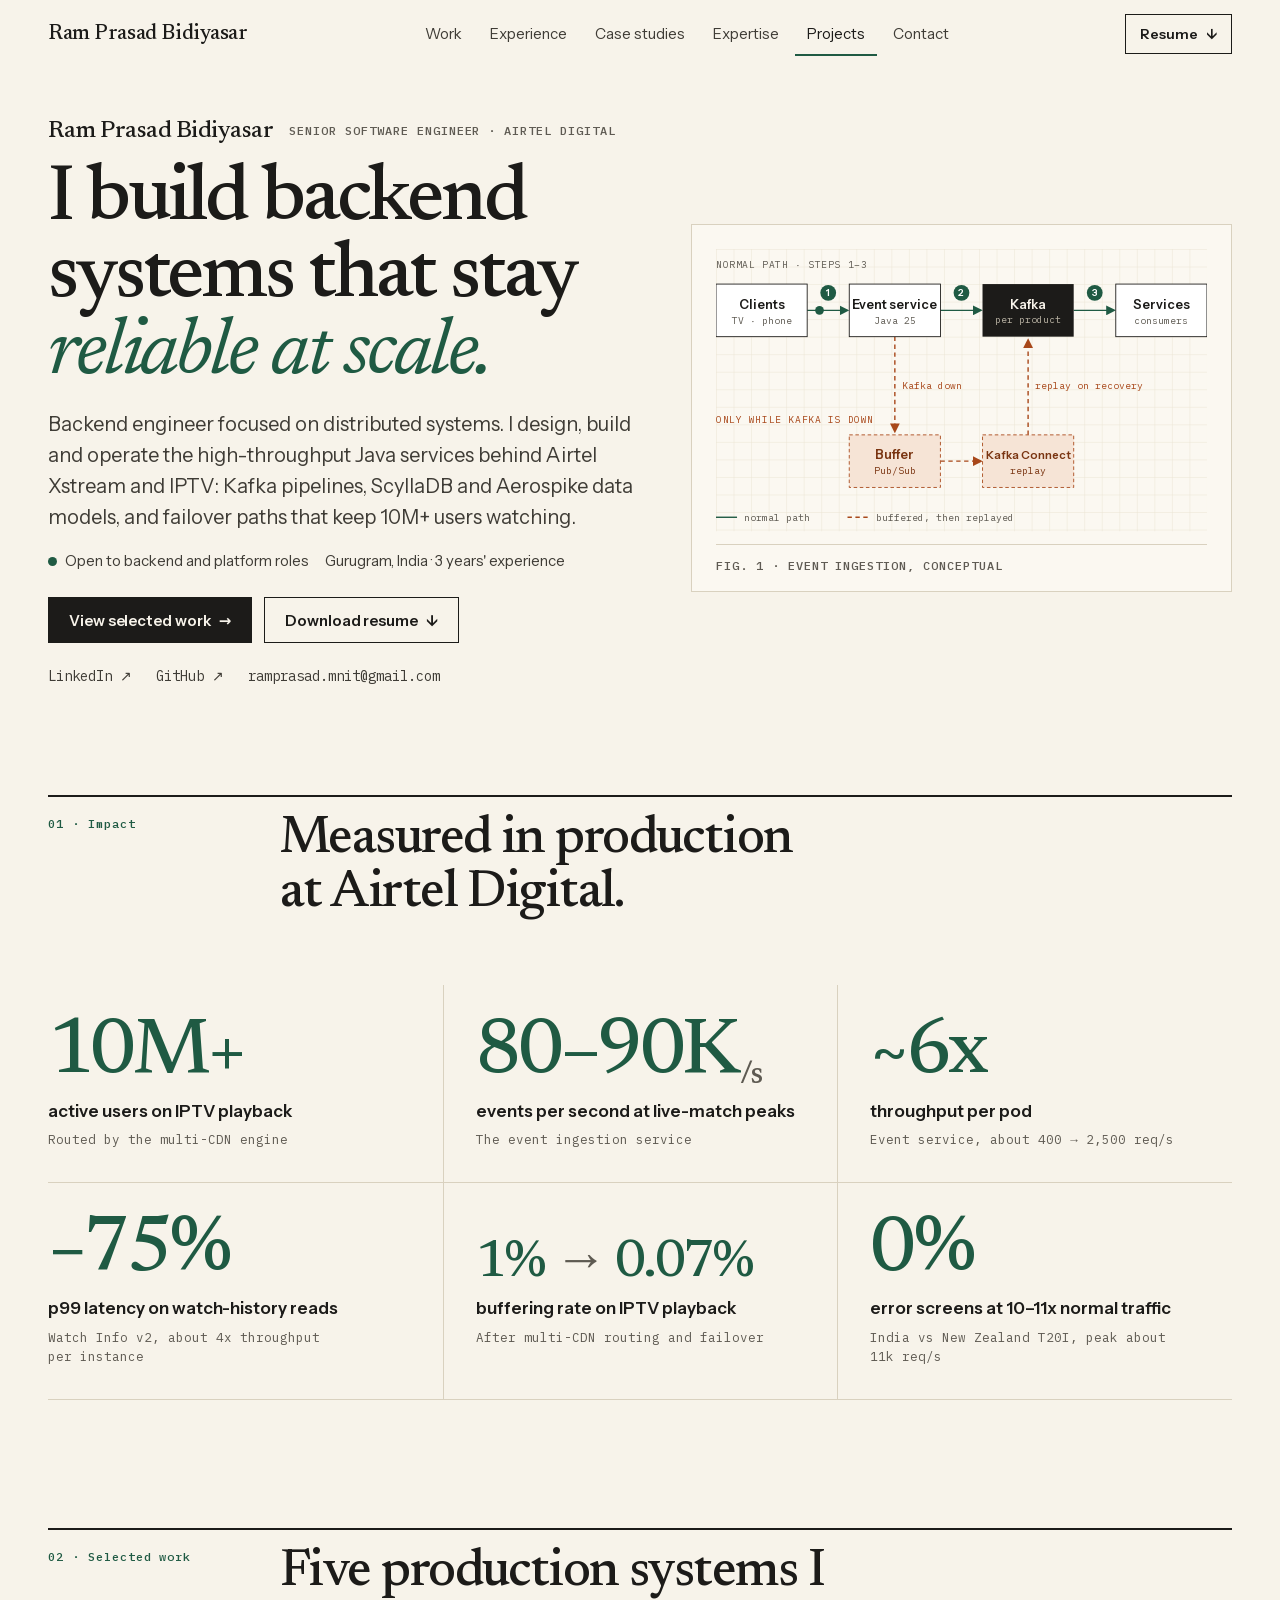
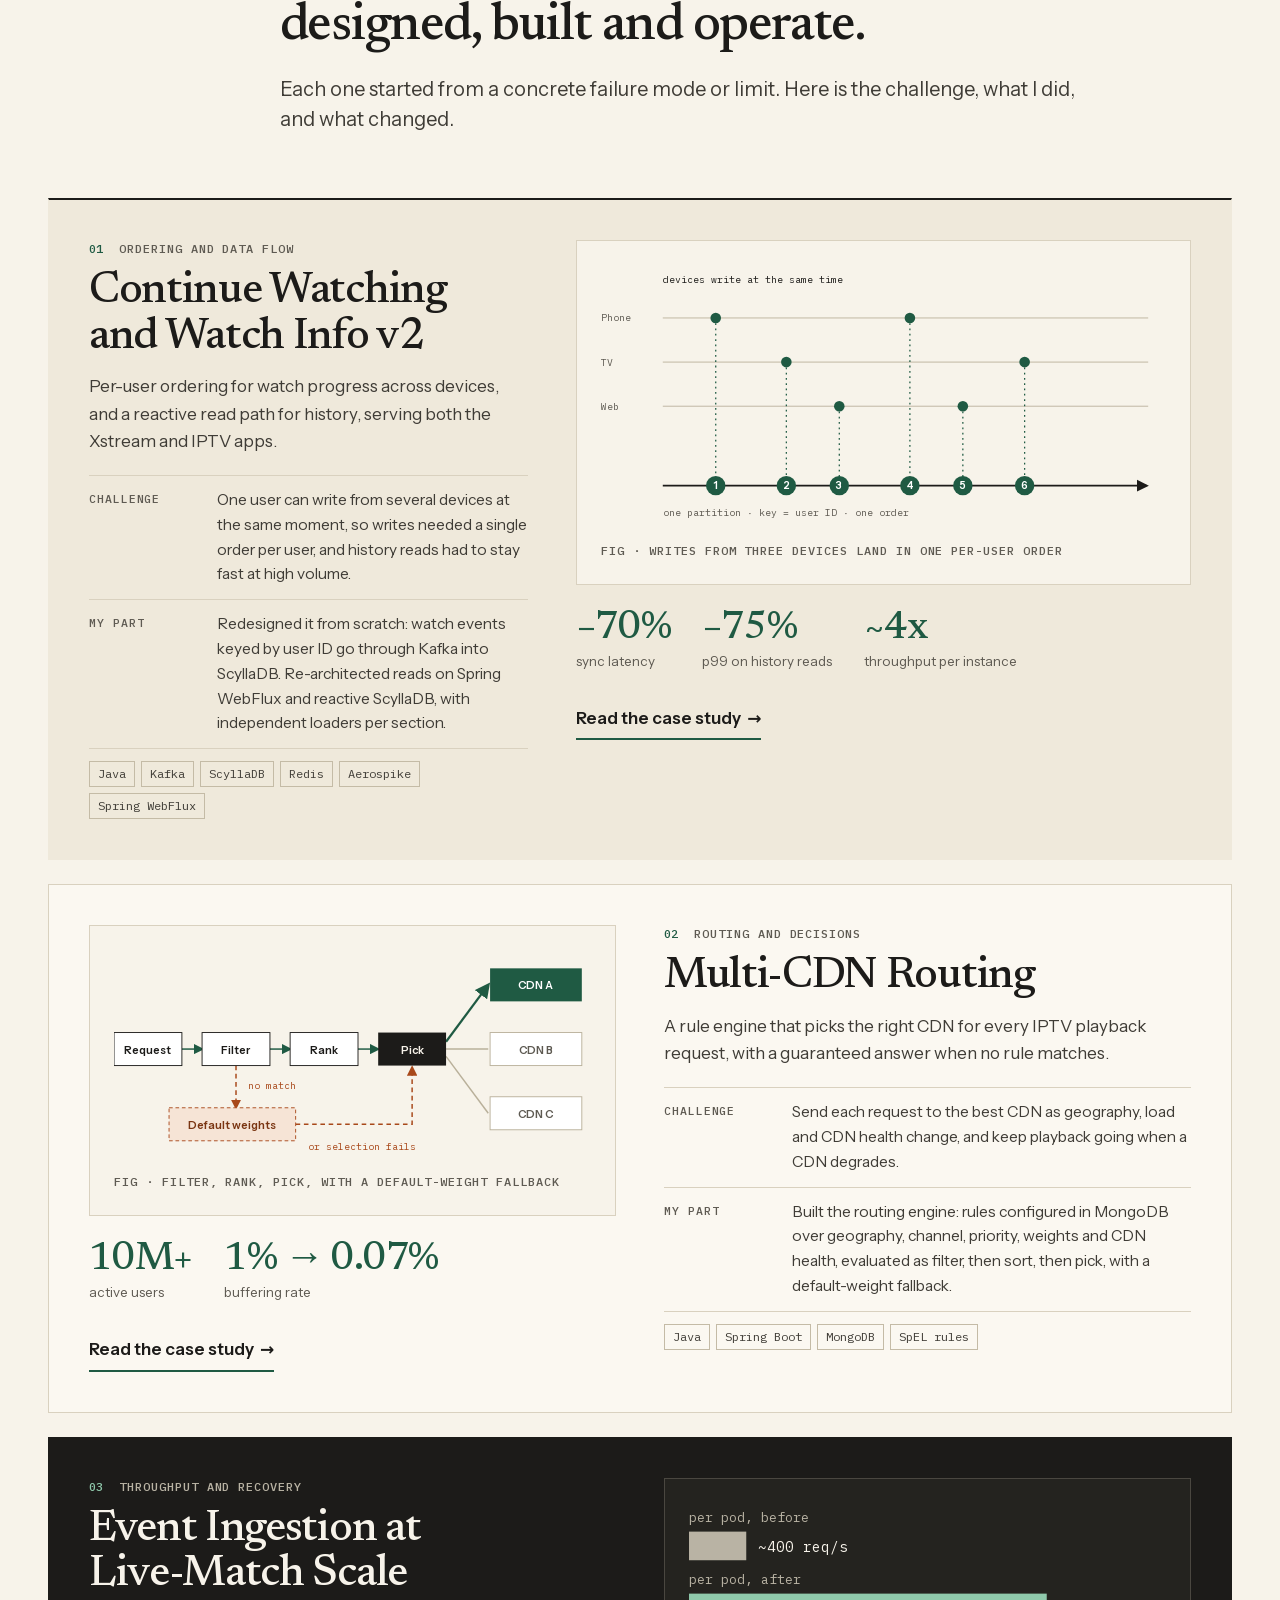
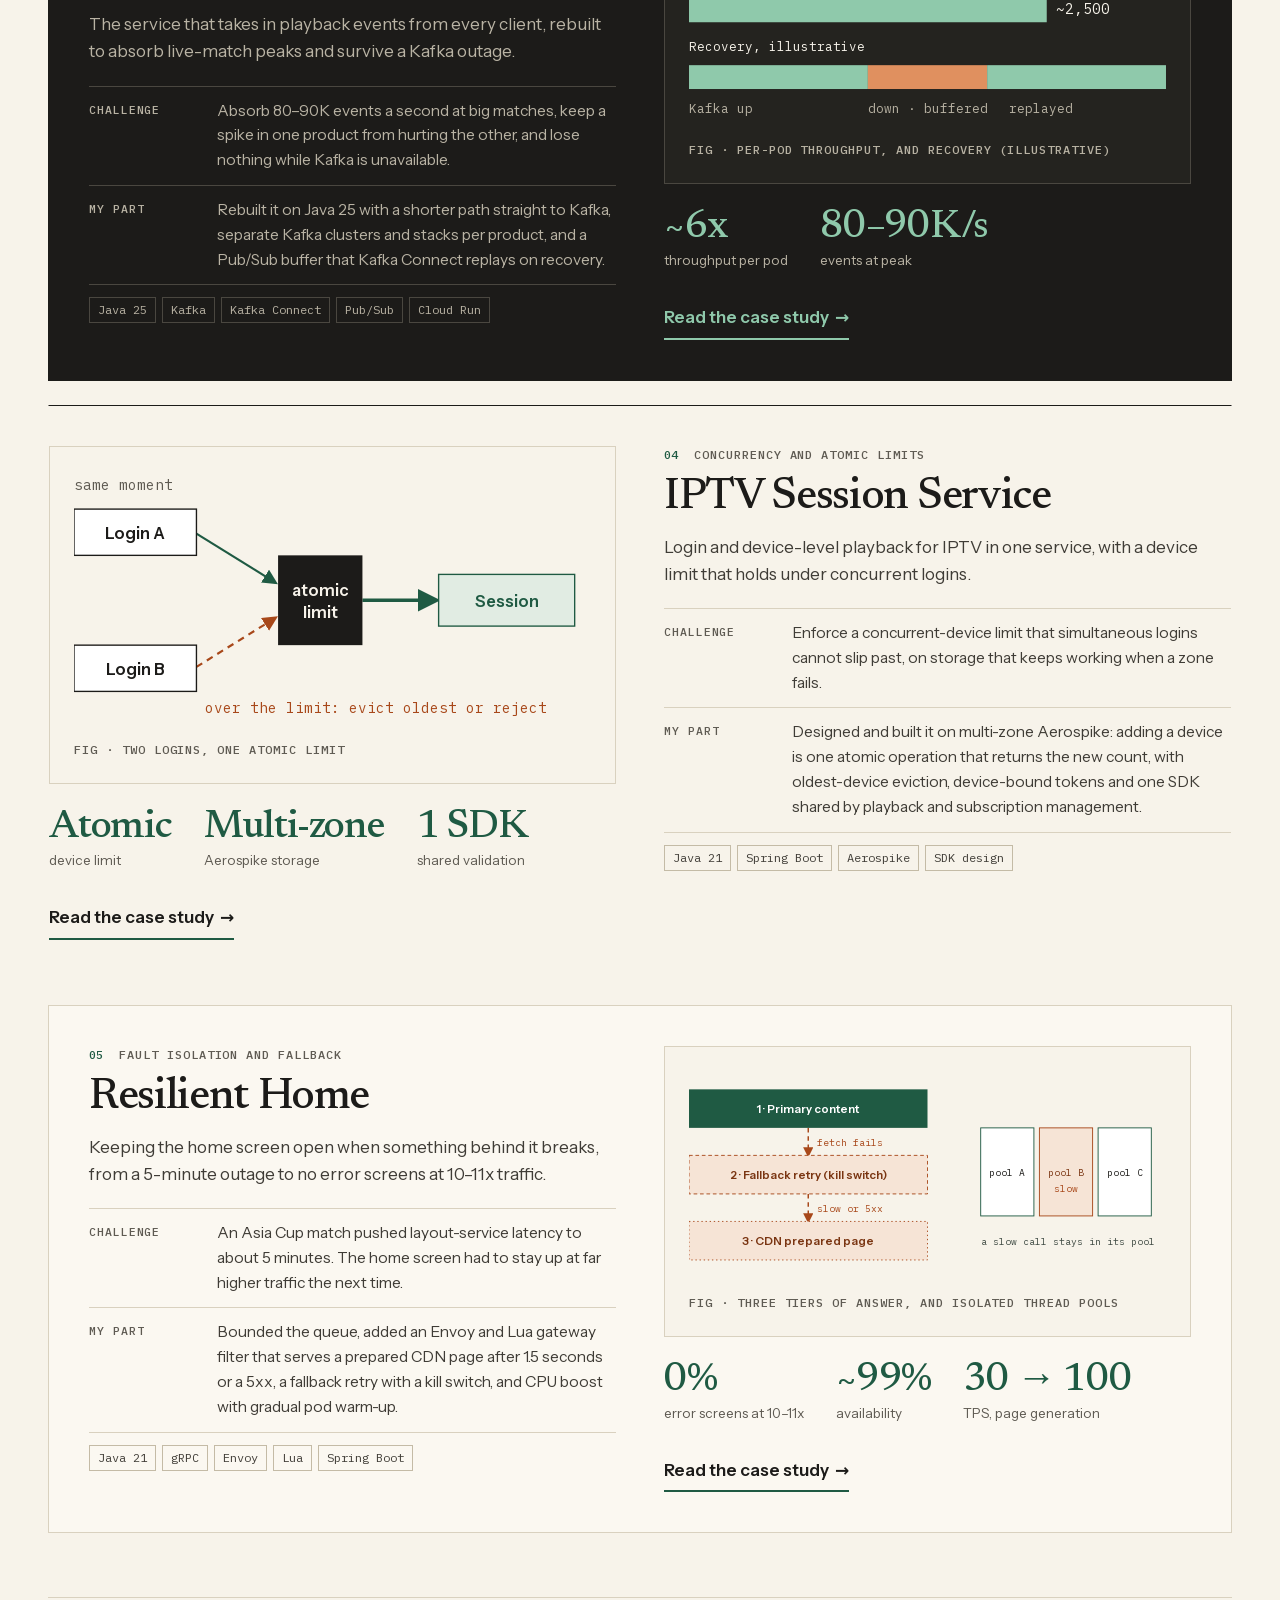
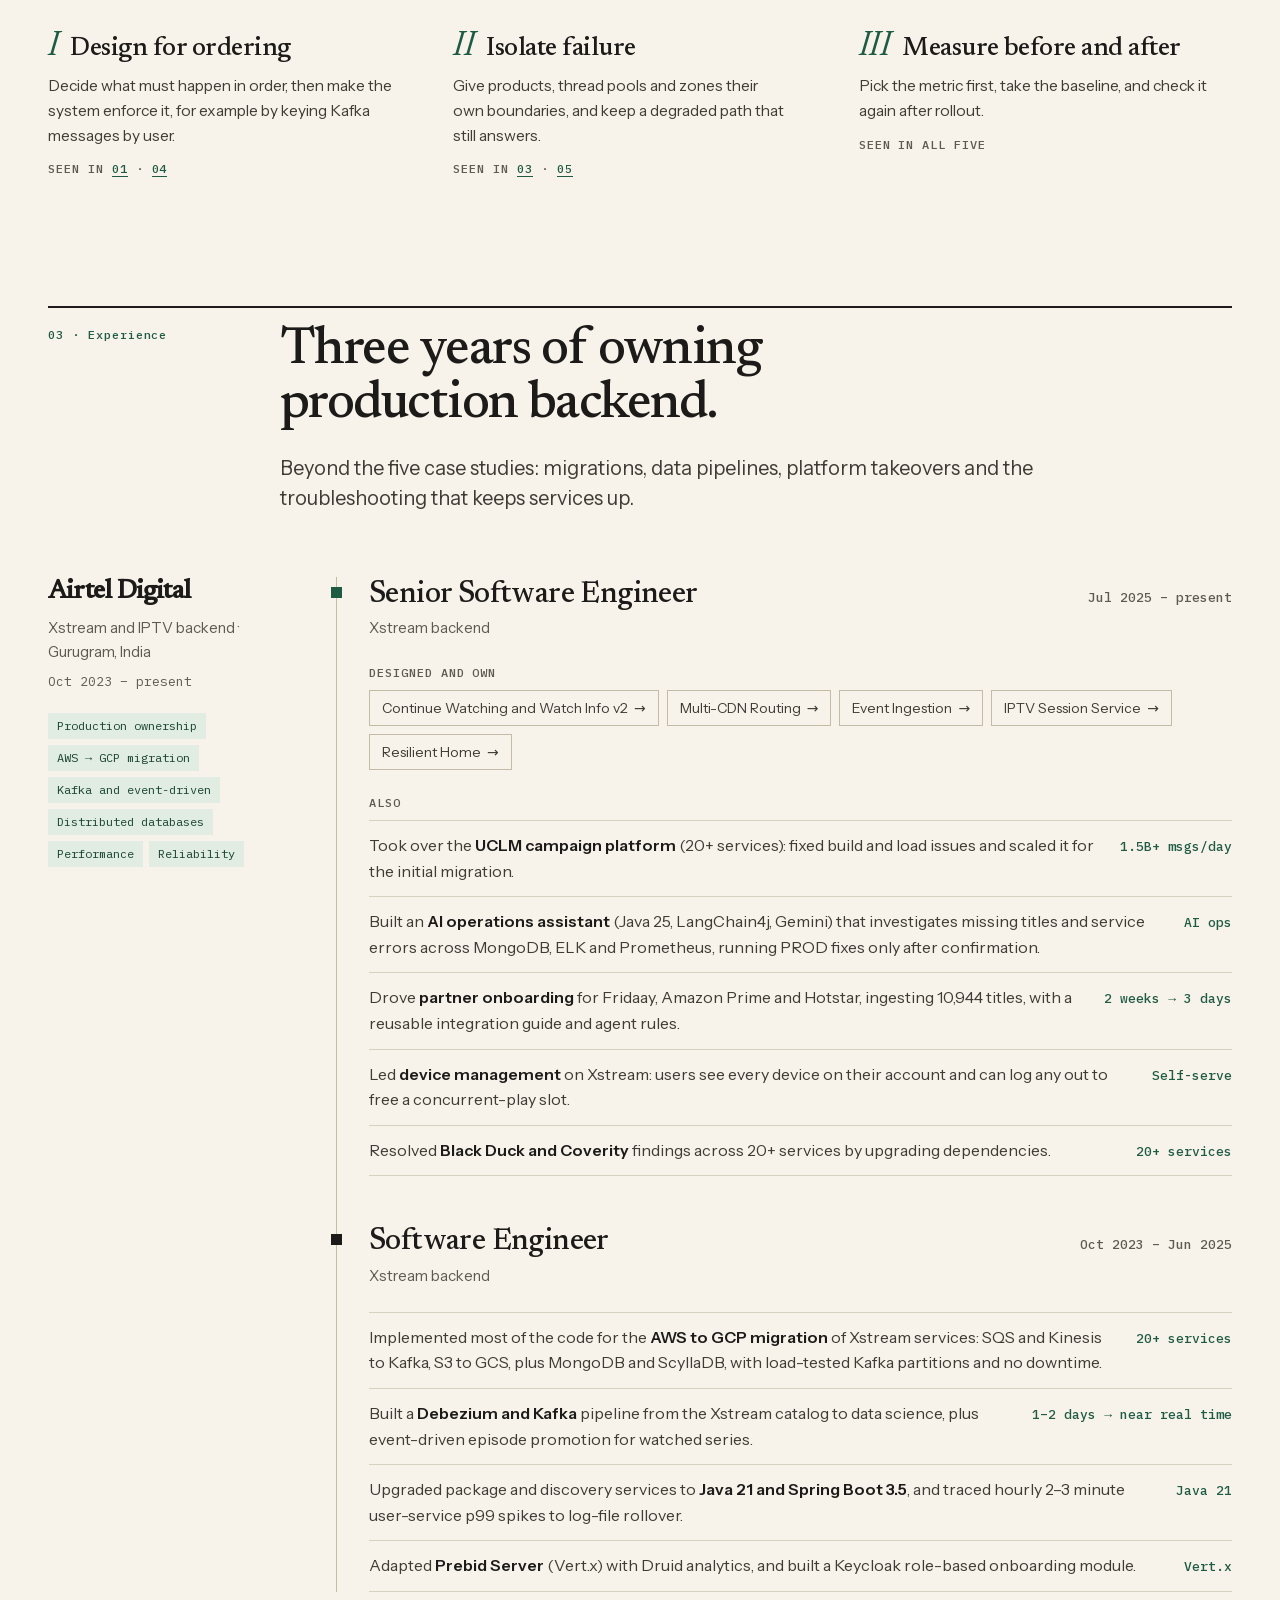
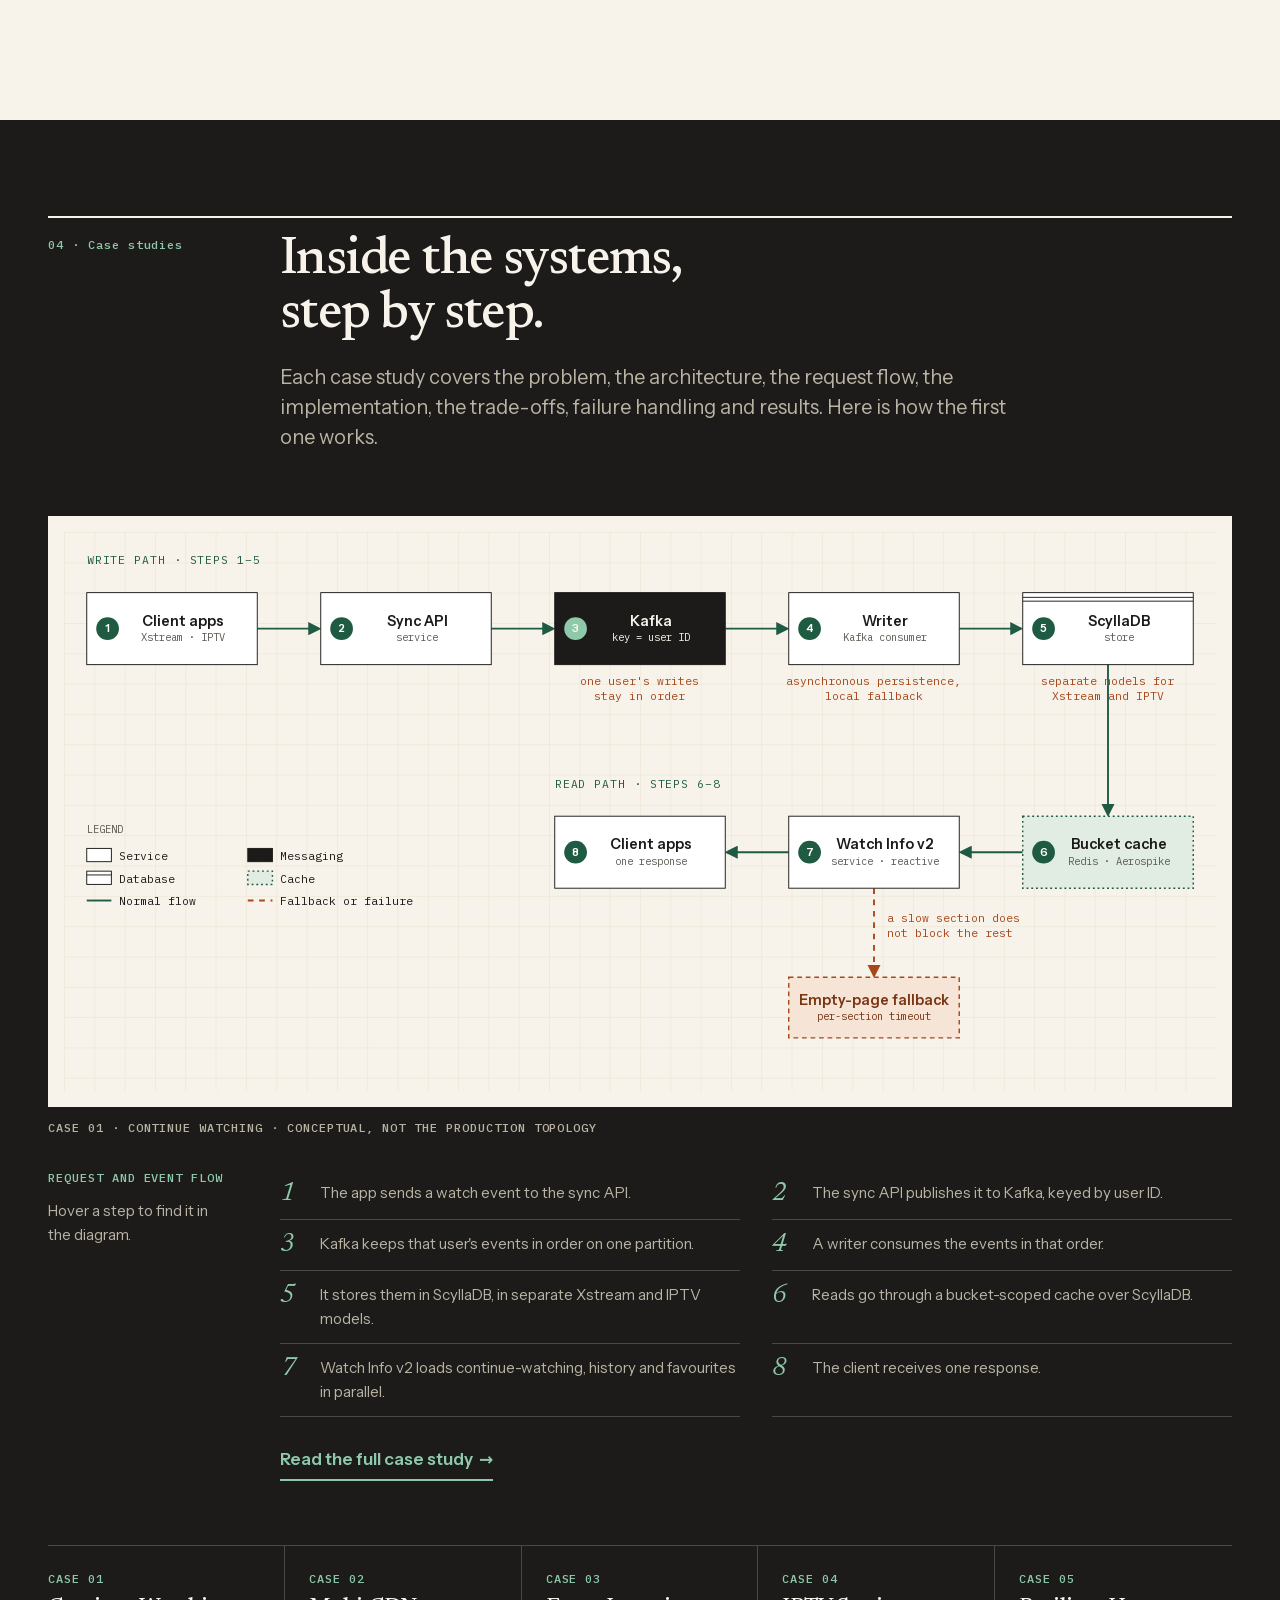
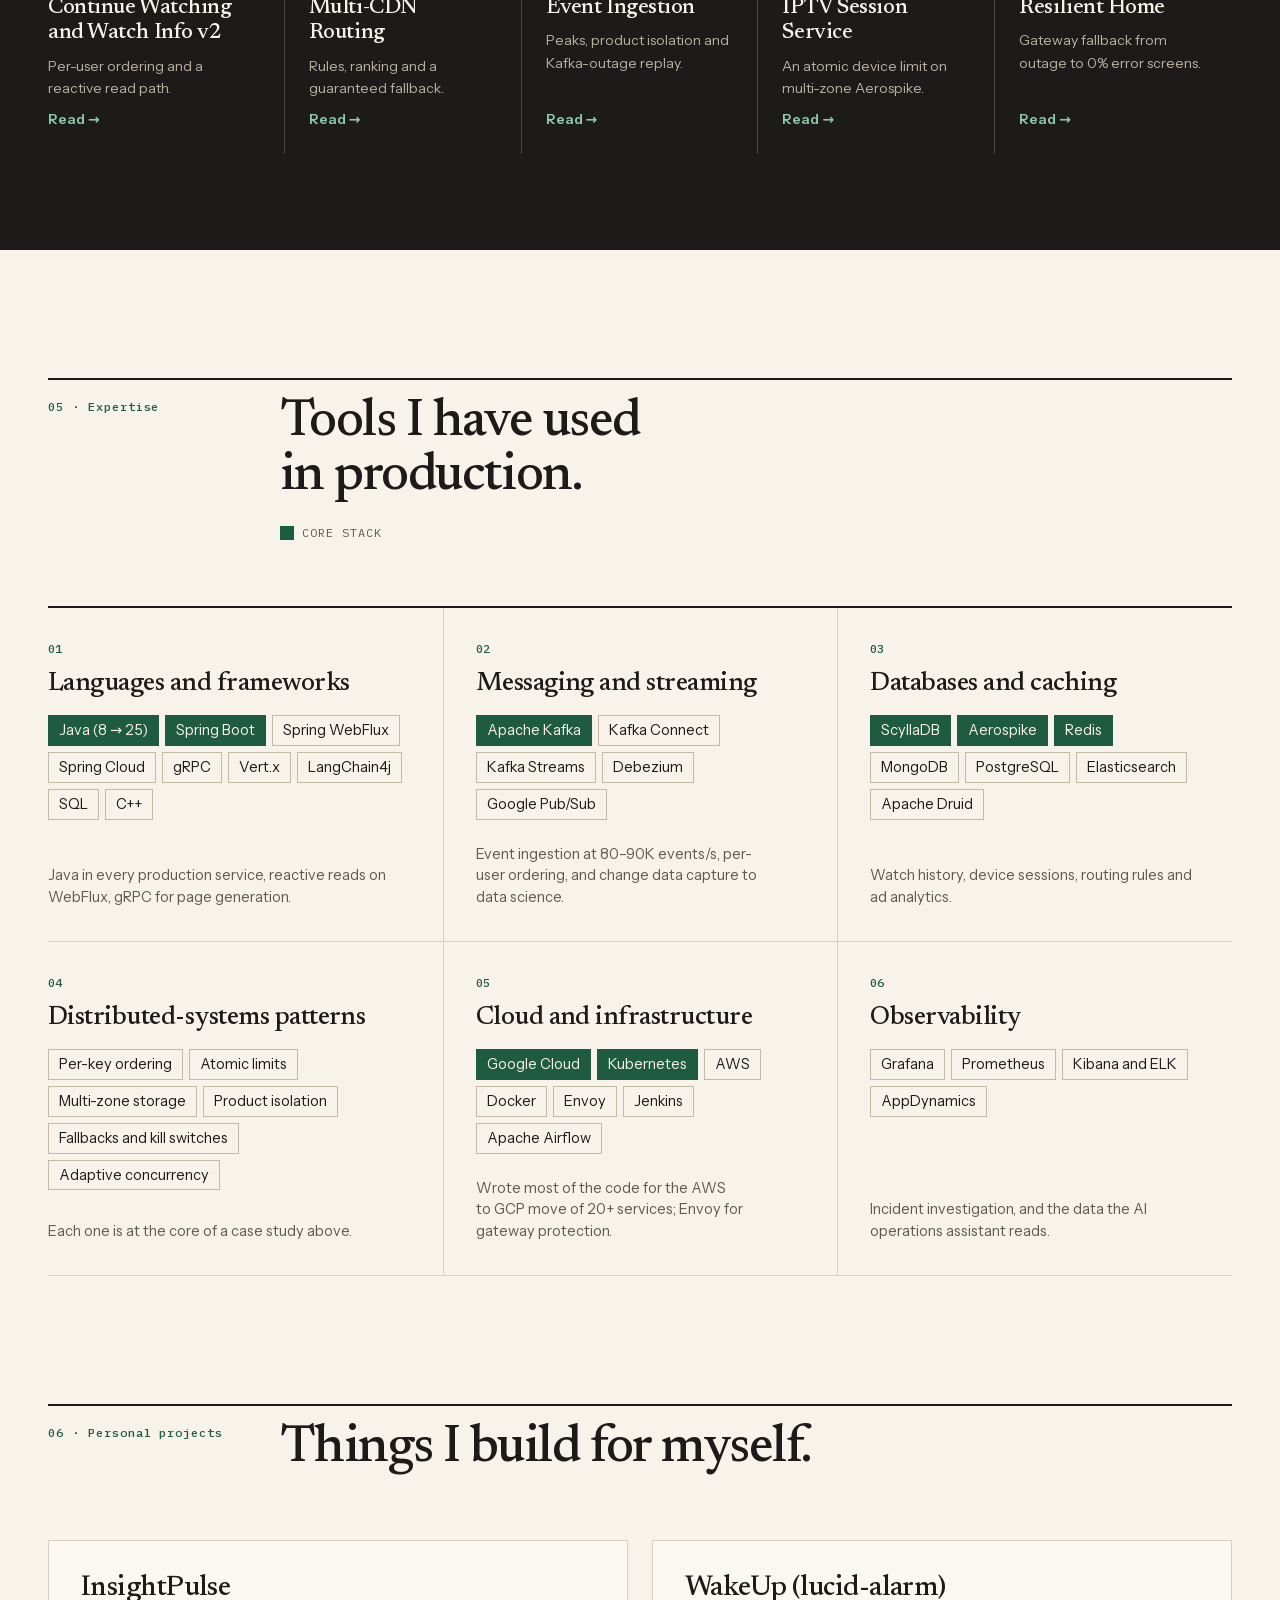
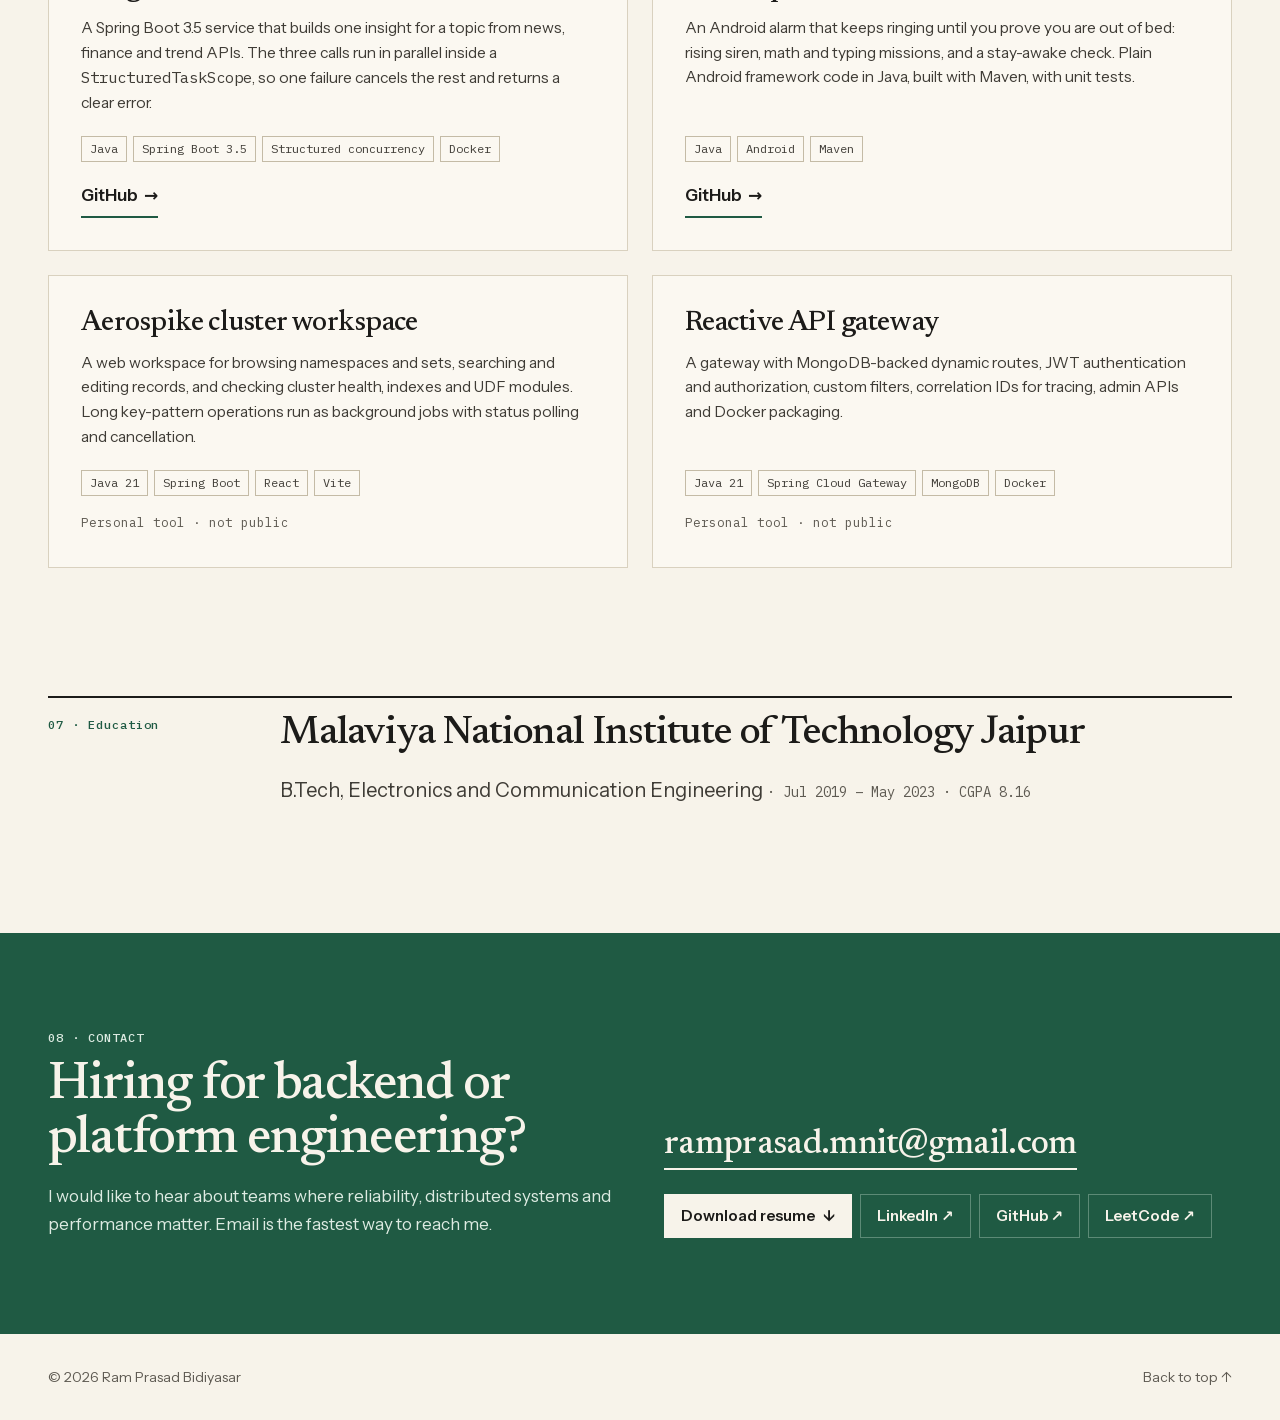
==== commit 136b47d7: "Enhanced event ingestion case study: added animated flow diagrams, reorganized TOC structure, and im" ====
--- a/index.html
+++ b/index.html
@@ -186,7 +186,7 @@
           <path d="M70 250H618" stroke="#1C1B19" stroke-width="2" marker-end="url(#p1a)"/>
           <g font-family="Instrument Sans, sans-serif" font-size="12" font-weight="600" text-anchor="middle" fill="#FFFFFF"><circle cx="130" cy="250" r="11" fill="#1F5A43"/><text x="130" y="254">1</text><circle cx="210" cy="250" r="11" fill="#1F5A43"/><text x="210" y="254">2</text><circle cx="270" cy="250" r="11" fill="#1F5A43"/><text x="270" y="254">3</text><circle cx="350" cy="250" r="11" fill="#1F5A43"/><text x="350" y="254">4</text><circle cx="410" cy="250" r="11" fill="#1F5A43"/><text x="410" y="254">5</text><circle cx="480" cy="250" r="11" fill="#1F5A43"/><text x="480" y="254">6</text></g>
           <g font-family="IBM Plex Mono, monospace" font-size="11" fill="#5E5A52"><text x="70" y="284">one partition · key = user ID · one order</text><text x="70" y="20" fill="#1C1B19">devices write at the same time</text></g>
-        </svg><div class="only-narrow"><p class="chips"><b>Phone</b><b>TV</b><b>Web</b>→<b class="q">Kafka · key = user ID</b>→<b class="k">one order</b></p></div><figcaption class="label">Fig · writes from three devices land in one per-user order</figcaption></figure>
+        </svg><div class="only-narrow"><ol class="m-flow"><li class=""><b>Phone · TV · Web</b><small>write at the same moment</small></li><li class="q"><b>Kafka</b><small>partition key = user ID</small></li><li class="k"><b>One order per user</b><small>written to ScyllaDB</small></li></ol></div><figcaption class="label">Fig · writes from three devices land in one per-user order</figcaption></figure>
         <div class="work-impact" aria-label="Impact"><div><span class="n">−70%</span><span class="l">sync latency</span></div><div><span class="n">−75%</span><span class="l">p99 on history reads</span></div><div><span class="n">~4x</span><span class="l">throughput per instance</span></div></div>
         <div class="work-foot"><a class="link" href="case/continue-watching.html">Read the case study <span class="arr" aria-hidden="true">→</span></a></div>
       </div>
@@ -217,7 +217,7 @@
             <rect x="60" y="172" width="138" height="36" fill="#F6E4D6" stroke="#A8481A" stroke-dasharray="4 3"/><text x="129" y="195" fill="#7A3512">Default weights</text>
           </g>
           <g font-family="IBM Plex Mono, monospace" font-size="10.5" fill="#A8481A"><text x="146" y="152">no match</text><text x="212" y="218">or selection fails</text></g>
-        </svg><div class="only-narrow"><p class="chips"><b>Request</b>→<b>Filter</b>→<b>Rank</b>→<b class="k">Pick</b></p><p class="chips" style="margin-top: 8px"><b class="f">no match → default weights</b></p></div><figcaption class="label">Fig · filter, rank, pick, with a default-weight fallback</figcaption></figure>
+        </svg><div class="only-narrow"><ol class="m-flow"><li class=""><b>Playback request</b><small>geography · user · channel</small></li><li class="q"><b>Filter → Rank → Pick</b><small>rules from MongoDB</small></li><li class="k"><b>Best CDN</b><small>serves the stream</small></li><li class="f branch"><b>If no rule matches</b><small>pick falls back to default-weight order</small></li></ol></div><figcaption class="label">Fig · filter, rank, pick, with a default-weight fallback</figcaption></figure>
         <div class="work-impact" aria-label="Impact"><div><span class="n">10M+</span><span class="l">active users</span></div><div><span class="n">1% → 0.07%</span><span class="l">buffering rate</span></div></div>
         <div class="work-foot"><a class="link" href="case/multi-cdn-routing.html">Read the case study <span class="arr" aria-hidden="true">→</span></a></div>
       </div>
@@ -240,7 +240,7 @@
         <rect x="0" y="76" width="300" height="24" fill="#8FC9AB"/><text x="308" y="93" font-family="IBM Plex Mono, monospace" font-size="12" fill="#F7F3EA">~2,500</text>
         <rect x="0" y="136" width="150" height="20" fill="#8FC9AB"/><rect x="150" y="136" width="100" height="20" fill="#E0905F"/><rect x="250" y="136" width="150" height="20" fill="#8FC9AB"/>
         <g font-family="IBM Plex Mono, monospace" font-size="10.5" fill="#B9B3A4"><text x="0" y="176">Kafka up</text><text x="150" y="176">down · buffered</text><text x="268" y="176">replayed</text><text x="0" y="124" fill="#F7F3EA">Recovery, illustrative</text></g>
-      </svg><div class="only-narrow"><p class="chips"><b>~400 req/s</b>→<b class="k">~2,500 req/s per pod</b></p><p class="chips" style="margin-top: 8px"><b class="f">Kafka down → buffered → replayed</b></p></div><figcaption class="label">Fig · per-pod throughput, and recovery (illustrative)</figcaption></figure>
+      </svg><div class="only-narrow"><div class="m-bars"><p><span>Before</span><i style="width: 16%"></i><em>~400 req/s</em></p><p><span>After</span><i class="hi" style="width: 100%"></i><em>~2,500 req/s per pod</em></p></div><ol class="m-flow"><li class=""><b>Kafka up</b><small>events go straight in</small></li><li class="f"><b>Kafka down</b><small>held in a Pub/Sub buffer</small></li><li class="k"><b>Recovered</b><small>Kafka Connect replays</small></li></ol></div><figcaption class="label">Fig · per-pod throughput, and recovery (illustrative)</figcaption></figure>
         <div class="work-impact" aria-label="Impact"><div><span class="n">~6x</span><span class="l">throughput per pod</span></div><div><span class="n">80–90K/s</span><span class="l">events at peak</span></div></div>
         <div class="work-foot"><a class="link" href="case/event-ingestion.html">Read the case study <span class="arr" aria-hidden="true">→</span></a></div>
       </div>
@@ -267,7 +267,7 @@
           <rect x="268" y="76" width="100" height="38" fill="#E1ECE3" stroke="#1F5A43"/><text x="318" y="100" fill="#1F5A43">Session</text>
         </g>
         <g font-family="IBM Plex Mono, monospace" font-size="10.5"><text x="0" y="14" fill="#5E5A52">same moment</text><text x="96" y="178" fill="#A8481A">over the limit: evict oldest or reject</text></g>
-      </svg><div class="only-narrow"><p class="chips"><b>Login A</b><b>Login B</b>→<b class="q">atomic limit</b>→<b class="k">1 session</b></p></div><figcaption class="label">Fig · two logins, one atomic limit</figcaption></figure>
+      </svg><div class="only-narrow"><ol class="m-flow"><li class=""><b>Login A + Login B</b><small>same moment</small></li><li class="q"><b>Atomic add to device list</b><small>returns the new count</small></li><li class="k"><b>Within the limit</b><small>session created</small></li><li class="f branch"><b>If over the limit</b><small>evict the oldest device, or reject</small></li></ol></div><figcaption class="label">Fig · two logins, one atomic limit</figcaption></figure>
         <div class="work-impact" aria-label="Impact"><div><span class="n">Atomic</span><span class="l">device limit</span></div><div><span class="n">Multi-zone</span><span class="l">Aerospike storage</span></div><div><span class="n">1 SDK</span><span class="l">shared validation</span></div></div>
         <div class="work-foot"><a class="link" href="case/iptv-session-service.html">Read the case study <span class="arr" aria-hidden="true">→</span></a></div>
       </div>
@@ -296,7 +296,7 @@
           <rect x="318" y="62" width="58" height="96" fill="#FFFFFF" stroke="#1F5A43"/><rect x="382" y="62" width="58" height="96" fill="#F6E4D6" stroke="#A8481A"/><rect x="446" y="62" width="58" height="96" fill="#FFFFFF" stroke="#1F5A43"/>
           <g font-family="IBM Plex Mono, monospace" font-size="10.5" text-anchor="middle" fill="#1C1B19"><text x="347" y="114">pool A</text><text x="411" y="114" fill="#7A3512">pool B</text><text x="475" y="114">pool C</text><text x="411" y="132" fill="#A8481A">slow</text></g>
           <text x="318" y="190" font-family="IBM Plex Mono, monospace" font-size="10.5" fill="#3F4A43">a slow call stays in its pool</text>
-        </svg><div class="only-narrow"><p class="chips"><b class="k">1 · Primary content</b></p><p class="chips" style="margin-top: 6px"><b class="f">2 · Fallback retry</b></p><p class="chips" style="margin-top: 6px"><b class="f">3 · CDN prepared page</b></p></div><figcaption class="label">Fig · three tiers of answer, and isolated thread pools</figcaption></figure>
+        </svg><div class="only-narrow"><ol class="m-flow"><li class="k"><b>1 · Primary content</b></li><li class="f"><b>2 · Fallback retry</b><small>fetch failed · kill switch</small></li><li class="f"><b>3 · CDN prepared page</b><small>after 1.5 s or a 5xx</small></li></ol></div><figcaption class="label">Fig · three tiers of answer, and isolated thread pools</figcaption></figure>
         <div class="work-impact" aria-label="Impact"><div><span class="n">0%</span><span class="l">error screens at 10–11x</span></div><div><span class="n">~99%</span><span class="l">availability</span></div><div><span class="n">30 → 100</span><span class="l">TPS, page generation</span></div></div>
         <div class="work-foot"><a class="link" href="case/resilient-home.html">Read the case study <span class="arr" aria-hidden="true">→</span></a></div>
       </div>
--- a/styles.css
+++ b/styles.css
@@ -215,6 +215,40 @@
 .chips .k { background: var(--accent); color: var(--on-dark); border-color: var(--accent); }
 .chips .f { background: var(--warn-tint); color: var(--warn-ink); border: 1px dashed var(--warn); }
 .chips .q { background: var(--ink); color: var(--on-dark); }
+
+/* Phone mini-diagrams for the selected-work cards (the wide SVGs are hidden below 720px). */
+.m-flow { display: flex; flex-direction: column; gap: 22px; }
+.m-flow li { position: relative; display: flex; flex-direction: column; gap: 2px; padding: 10px 12px; border: 1px solid var(--ink); background: var(--bg); color: var(--ink); }
+.m-flow li + li::before { content: ""; position: absolute; left: 50%; top: -22px; width: 1.5px; height: 16px; background: var(--accent); }
+.m-flow li + li::after { content: ""; position: absolute; left: calc(50% - 4px); top: -9px; border: 4px solid transparent; border-top: 5px solid var(--accent); }
+.m-flow b { font-size: 15px; font-weight: 600; }
+.m-flow small { font: 400 12px/1.45 var(--mono); color: var(--muted); }
+.m-flow .q { background: var(--ink); border-color: var(--ink); color: var(--on-dark); }
+.m-flow .q small { color: var(--on-dark-2); }
+.m-flow .k { background: var(--accent); border-color: var(--accent); color: var(--on-dark); }
+.m-flow .k small { color: #DDEBE2; }
+.m-flow .f { background: var(--warn-tint); border: 1px dashed var(--warn); color: var(--warn-ink); }
+.m-flow .f small { color: var(--warn-ink); }
+.m-flow .f::before { background: var(--warn) !important; }
+.m-flow .f::after { border-top-color: var(--warn) !important; }
+.m-flow .branch { margin-left: 24px; }
+.m-flow .branch::before { left: 12px; }
+.m-flow .branch::after { left: 8px; }
+.m-bars { display: flex; flex-direction: column; gap: 8px; margin-bottom: 20px; }
+.m-bars p { display: grid; grid-template-columns: 52px minmax(0, 1fr); align-items: center; gap: 4px 10px; }
+.m-bars span { font: 400 12px/1 var(--mono); color: var(--on-dark-2); }
+.m-bars i { display: block; height: 14px; background: var(--on-dark-2); }
+.m-bars i.hi { background: var(--accent-light); }
+.m-bars em { grid-column: 2; font: normal 400 12px/1.4 var(--mono); color: var(--on-dark); }
+.work--dark .m-flow li { background: transparent; border-color: var(--on-dark-2); color: var(--on-dark); }
+.work--dark .m-flow small { color: var(--on-dark-2); }
+.work--dark .m-flow .k { background: var(--accent); border-color: var(--accent-light); }
+.work--dark .m-flow .k small { color: #DDEBE2; }
+.work--dark .m-flow .f { background: #3A2618; border-color: #E0905F; color: #F6E4D6; }
+.work--dark .m-flow .f small { color: #F6C9A8; }
+.work--dark .work-art .label, .work--dark .work-kicker .label { color: var(--on-dark-2); }
+.work--dark .m-flow li + li::before { background: var(--accent-light); }
+.work--dark .m-flow li + li::after { border-top-color: var(--accent-light); }
 
 /* ---------- 11. Principles strip ---------- */
 .principles { display: grid; grid-template-columns: repeat(3, minmax(0, 1fr)); gap: var(--s-6); margin-top: var(--s-8); padding-top: var(--s-6); border-top: 1px solid var(--line); }
@@ -496,7 +530,7 @@
   .cs-sec > header .label { margin-left: 0; flex-basis: 100%; }
   .fig-box.wide-only { display: none; }
   .only-tall { display: block; }
-  .fig-box.only-tall { padding: 12px; }
+  .fig-box.only-tall { padding: 8px; }
   .walk { grid-template-columns: 1fr; }
   .spec { grid-template-columns: 1fr; }
   .spec > div:nth-child(even) { padding-left: 0; border-left: 0; }
@@ -504,6 +538,9 @@
   .problem-p { font-size: 17px; }
   .next-case a { grid-template-columns: 1fr; padding-top: var(--s-7); padding-bottom: var(--s-7); }
 }
+@media (max-width: 720px) {
+  html.js .reveal { opacity: 1; transform: none; transition: none; }
+}
 @media (max-width: 360px) {
   :root { --pad: 16px; }
   .contact-links a { flex-basis: 100%; }
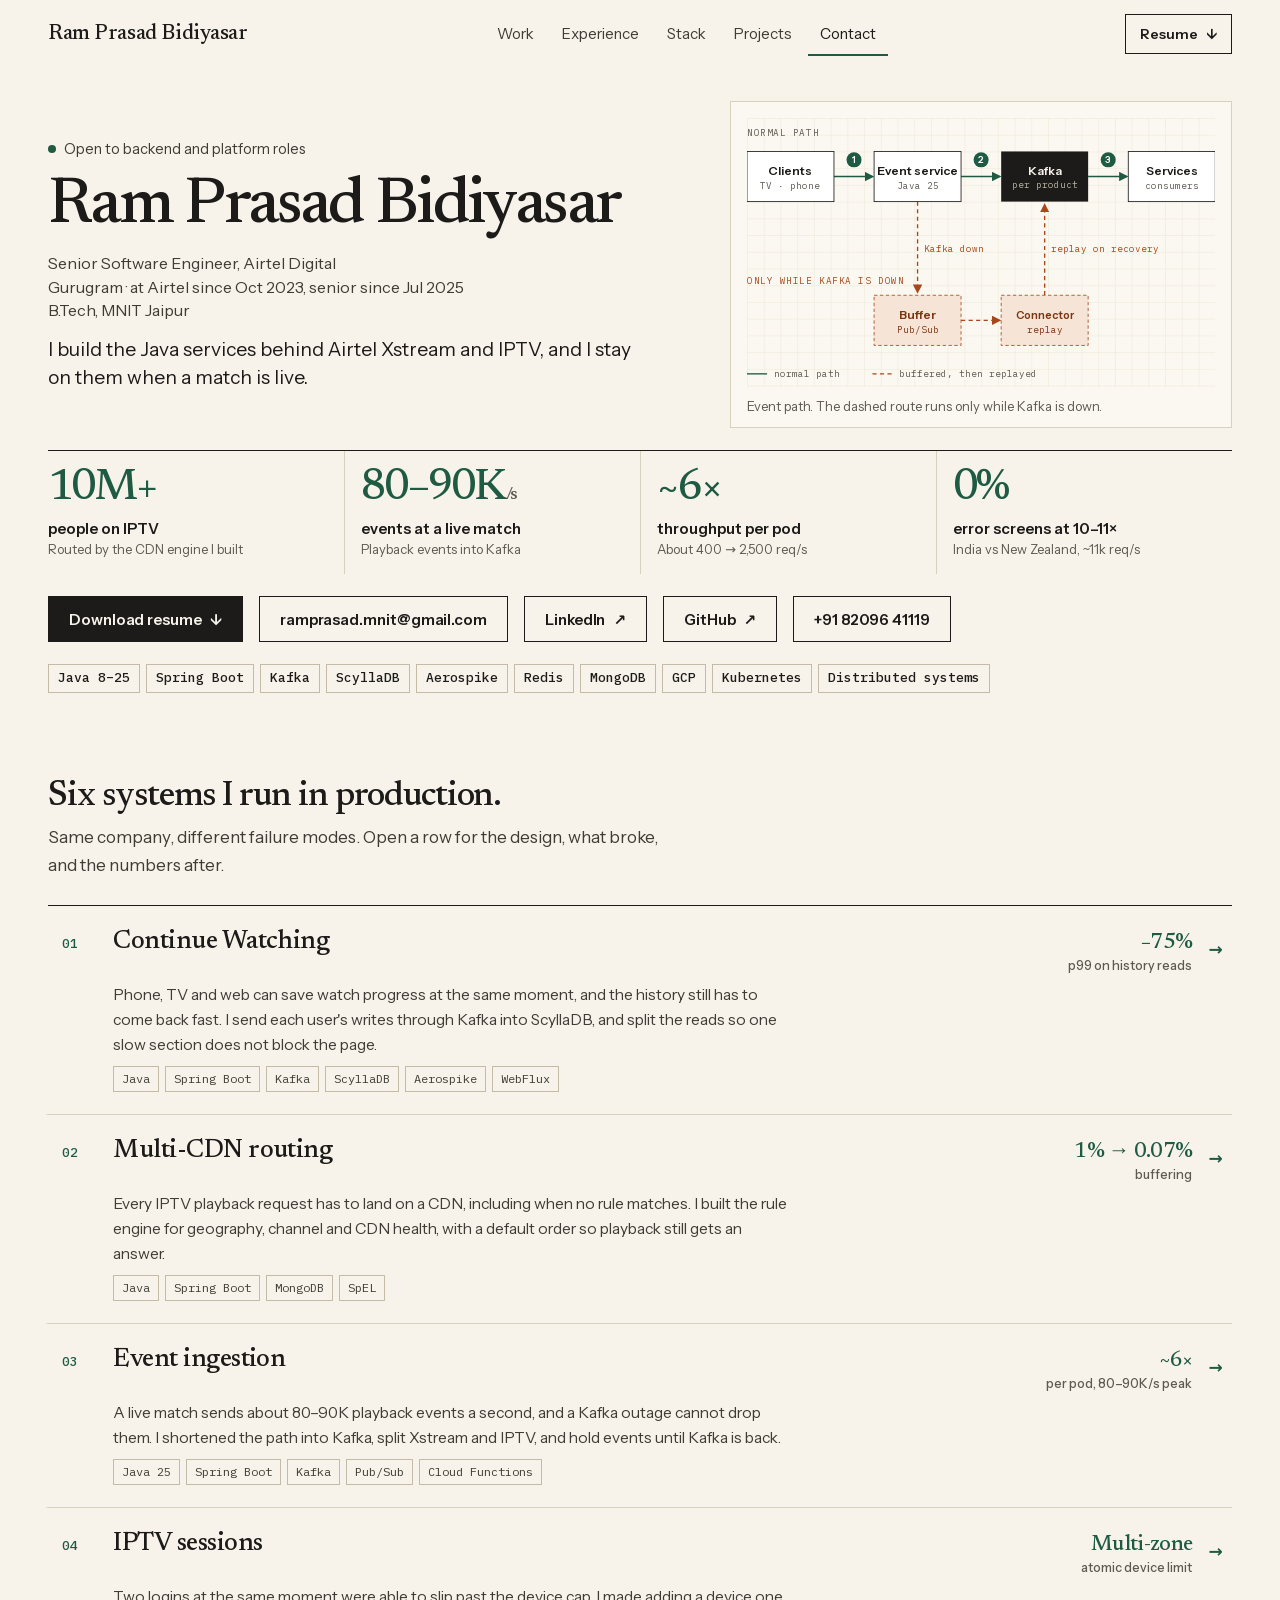
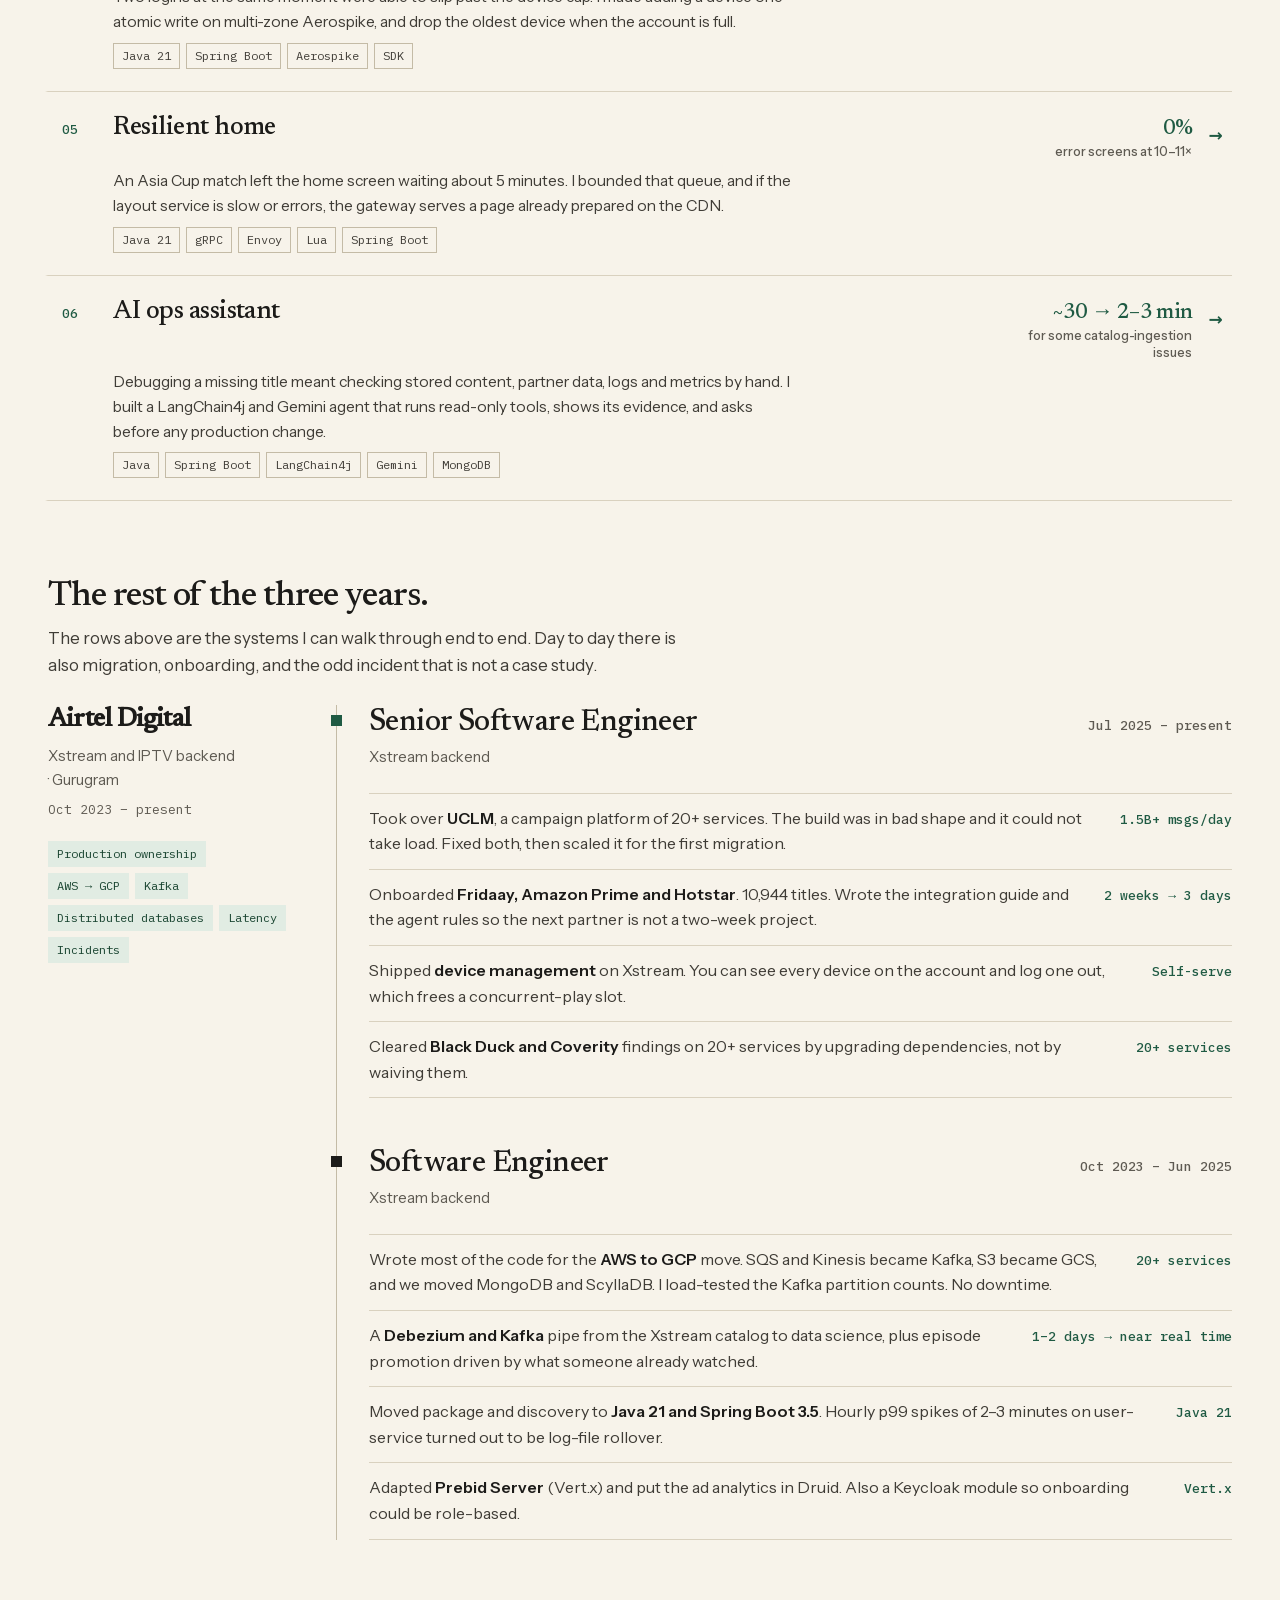
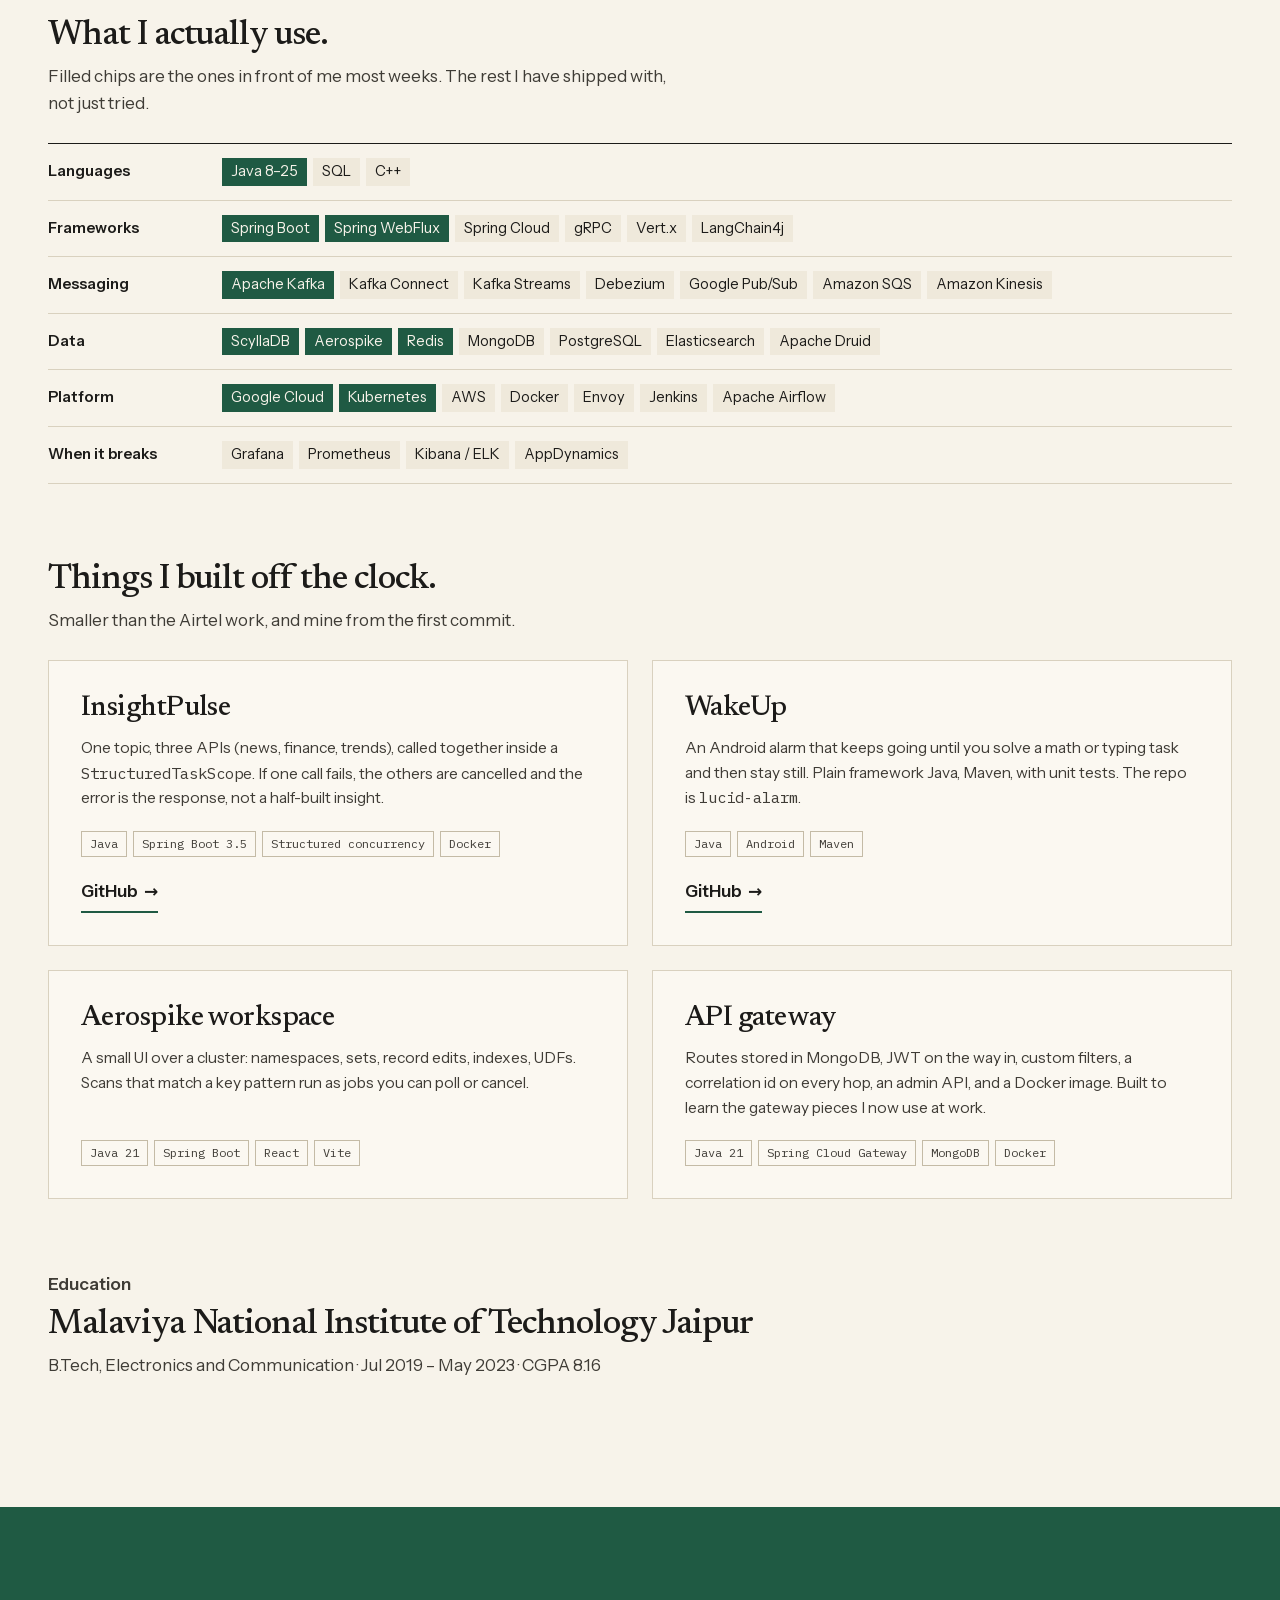
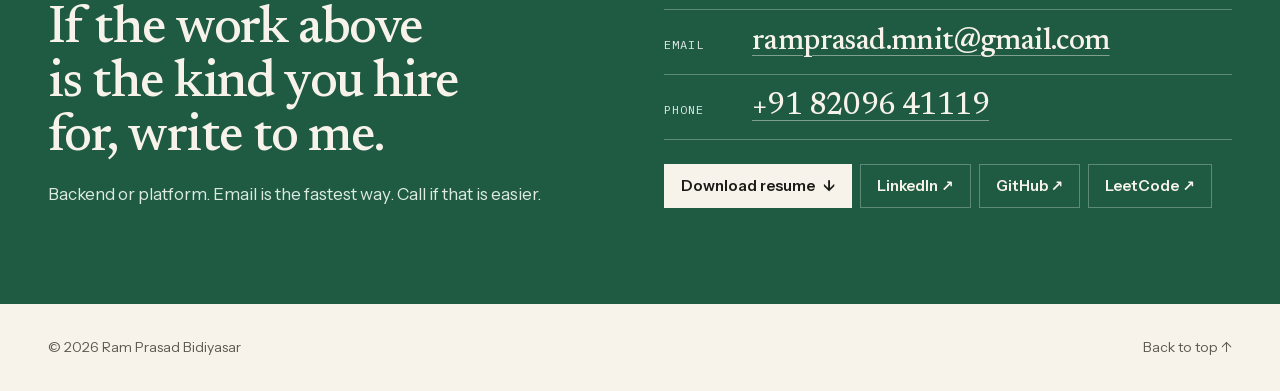
==== commit f8fc113f: "Refine homepage and case studies: hiring snapshot, six systems, AI ops case, contact block, mobile f" ====
--- a/index.html
+++ b/index.html
@@ -4,14 +4,14 @@
 <meta charset="utf-8">
 <meta name="viewport" content="width=device-width, initial-scale=1">
 <title>Ram Prasad Bidiyasar · Backend Engineer, Distributed Systems</title>
-<meta name="description" content="Ram Prasad Bidiyasar is a backend engineer at Airtel Digital who builds and operates scalable, reliable production systems: Kafka pipelines, ScyllaDB and Aerospike data models, multi-CDN playback. Five case studies with architecture diagrams and measured results.">
+<meta name="description" content="Ram Prasad Bidiyasar is a senior software engineer at Airtel Digital. He builds the Java backend for Xstream and IPTV: Kafka, ScyllaDB, Aerospike, 10M+ users, live-match peaks.">
 <link rel="canonical" href="https://ramprasadbidiyasar.github.io/portfolio/">
 <meta name="theme-color" content="#F7F3EA">
 <meta name="author" content="Ram Prasad Bidiyasar">
 <meta property="og:type" content="website">
 <meta property="og:site_name" content="Ram Prasad Bidiyasar">
 <meta property="og:title" content="Ram Prasad Bidiyasar · Backend Engineer, Distributed Systems">
-<meta property="og:description" content="Backend systems that stay reliable at scale: Kafka pipelines, ScyllaDB and Aerospike data models, multi-CDN playback. Case studies with architecture diagrams.">
+<meta property="og:description" content="Senior software engineer at Airtel Digital. Java backend for Xstream and IPTV: Kafka, ScyllaDB, Aerospike. 10M+ users, 80–90K events/s.">
 <meta property="og:url" content="https://ramprasadbidiyasar.github.io/portfolio/">
 <meta property="og:image" content="https://ramprasadbidiyasar.github.io/portfolio/assets/og-image.png">
 <meta property="og:image:width" content="1200">
@@ -31,6 +31,7 @@
   "jobTitle": "Senior Software Engineer",
   "url": "https://ramprasadbidiyasar.github.io/portfolio/",
   "email": "mailto:ramprasad.mnit@gmail.com",
+  "telephone": "+91-8209641119",
   "worksFor": { "@type": "Organization", "name": "Airtel Digital" },
   "alumniOf": { "@type": "CollegeOrUniversity", "name": "Malaviya National Institute of Technology Jaipur" },
   "address": { "@type": "PostalAddress", "addressLocality": "Gurugram", "addressCountry": "IN" },
@@ -45,36 +46,27 @@
 <header class="site-nav">
   <div class="wrap nav">
     <a class="brand" href="#top" aria-label="Ram Prasad Bidiyasar, back to top"><span class="brand-mark" aria-hidden="true">RB</span><span class="brand-name-full">Ram Prasad Bidiyasar</span></a>
-    <nav class="nav-links" aria-label="Main"><a href="#work">Work</a><a href="#experience">Experience</a><a href="#case-studies">Case studies</a><a href="#expertise">Expertise</a><a href="#projects">Projects</a><a href="#contact">Contact</a></nav>
+    <nav class="nav-links" aria-label="Main"><a href="#work">Work</a><a href="#experience">Experience</a><a href="#expertise">Stack</a><a href="#projects">Projects</a><a href="#contact">Contact</a></nav>
     <div class="nav-cta">
       <a class="btn btn--ghost btn--sm" href="assets/Ram-Prasad-Bidiyasar-Resume.pdf" download>Resume <span aria-hidden="true">↓</span></a>
       <details class="menu">
         <summary aria-label="Menu"><svg viewBox="0 0 24 24" width="22" height="22" aria-hidden="true"><path d="M4 8h16M4 16h16" stroke="currentColor" stroke-width="1.8" stroke-linecap="round" fill="none"/></svg></summary>
-        <nav class="menu-list" aria-label="Main, compact"><a href="#work">Work</a><a href="#experience">Experience</a><a href="#case-studies">Case studies</a><a href="#expertise">Expertise</a><a href="#projects">Projects</a><a href="#contact">Contact</a><a href="assets/Ram-Prasad-Bidiyasar-Resume.pdf" download>Resume <span aria-hidden="true">↓</span></a></nav>
+        <nav class="menu-list" aria-label="Main, compact"><a href="#work">Work</a><a href="#experience">Experience</a><a href="#expertise">Stack</a><a href="#projects">Projects</a><a href="#contact">Contact</a><a href="assets/Ram-Prasad-Bidiyasar-Resume.pdf" download>Resume <span aria-hidden="true">↓</span></a></nav>
       </details>
     </div>
   </div>
 </header>
 
 <main id="main">
-<!-- A. HERO -->
-<section class="wrap hero" id="top" aria-labelledby="hero-title">
-  <div class="hero-copy">
-    <p class="hero-id"><span class="hero-name">Ram Prasad Bidiyasar</span><span class="hero-role">Senior Software Engineer · Airtel Digital</span></p>
-    <h1 class="display" id="hero-title">I build backend systems that stay <span class="accent">reliable at scale.</span></h1>
-    <p class="lede">Backend engineer focused on distributed systems. I design, build and operate the high-throughput Java services behind Airtel Xstream and IPTV: Kafka pipelines, ScyllaDB and Aerospike data models, and failover paths that keep 10M+ users watching.</p>
-    <ul class="hero-meta">
-      <li><span class="dot" aria-hidden="true"></span>Open to backend and platform roles</li>
-      <li>Gurugram, India · 3 years' experience</li>
-    </ul>
-    <div class="cta-row">
-      <a class="btn btn--primary" href="#work">View selected work <span class="arr" aria-hidden="true">→</span></a>
-      <a class="btn btn--ghost" href="assets/Ram-Prasad-Bidiyasar-Resume.pdf" download>Download resume <span aria-hidden="true">↓</span></a>
-      <p class="inline-links"><a href="https://www.linkedin.com/in/ram-prasad-bidiyasar" rel="noopener noreferrer">LinkedIn ↗</a><a href="https://github.com/RamPrasadBidiyasar" rel="noopener noreferrer">GitHub ↗</a><a href="mailto:ramprasad.mnit@gmail.com">ramprasad.mnit@gmail.com</a></p>
-    </div>
-  </div>
-  <figure class="hero-fig" data-flow>
-    <svg class="only-wide" viewBox="0 0 560 322" role="img" aria-label="Conceptual diagram: client events flow through an event service into Kafka and on to services. If Kafka is unavailable, events are held in a Pub/Sub buffer and replayed into Kafka by Kafka Connect when it recovers.">
+<section class="wrap snap" id="top" aria-labelledby="hero-title">
+  <div class="snap-copy">
+  <p class="snap-status"><span class="live-dot" aria-hidden="true"></span>Open to backend and platform roles</p>
+  <h1 id="hero-title">Ram Prasad Bidiyasar</h1>
+  <p class="snap-role">Senior Software Engineer, Airtel Digital<br>Gurugram · at Airtel since Oct 2023, senior since Jul 2025<br>B.Tech, MNIT Jaipur</p>
+  <p class="snap-say">I build the Java services behind Airtel Xstream and IPTV, and I stay on them when a match is live.</p>
+  </div>
+  <figure class="snap-fig" data-flow>
+    <svg viewBox="0 0 560 322" role="img" aria-label="Conceptual diagram: client events flow through an event service into Kafka and on to services. If Kafka is unavailable, events are held in a Pub/Sub buffer and a connector replays them when Kafka recovers.">
       <defs>
         <pattern id="hg" width="20" height="20" patternUnits="userSpaceOnUse"><path d="M20 0H0V20" fill="none" stroke="#E9E2D0" stroke-width="1"/></pattern>
         <marker id="ha" viewBox="0 0 10 10" refX="8" refY="5" markerWidth="7" markerHeight="7" orient="auto"><path d="M0 0L10 5L0 10z" fill="#1F5A43"/></marker>
@@ -82,7 +74,7 @@
       </defs>
       <rect width="560" height="322" fill="url(#hg)"/>
       <rect width="1" height="1" fill="none"><animate id="heroGo" data-go attributeName="x" from="0" to="0" dur="0.1s" begin="indefinite"/></rect>
-      <g font-family="IBM Plex Mono, monospace" font-size="11" letter-spacing="0.06em" fill="#5E5A52"><text x="0" y="22">NORMAL PATH · STEPS 1–3</text><text x="0" y="198" fill="#A8481A">ONLY WHILE KAFKA IS DOWN</text></g>
+      <g font-family="IBM Plex Mono, monospace" font-size="11" letter-spacing="0.06em" fill="#5E5A52"><text x="0" y="22">NORMAL PATH</text><text x="0" y="198" fill="#A8481A">ONLY WHILE KAFKA IS DOWN</text></g>
       <g fill="none" stroke-width="1.6">
         <path d="M104 70H150" stroke="#1F5A43" marker-end="url(#ha)"/><path d="M256 70H302" stroke="#1F5A43" marker-end="url(#ha)"/><path d="M408 70H454" stroke="#1F5A43" marker-end="url(#ha)"/>
         <path d="M204 100V208" stroke="#A8481A" stroke-dasharray="5 4" marker-end="url(#hb)"/><path d="M256 242H302" stroke="#A8481A" stroke-dasharray="5 4" marker-end="url(#hb)"/><path d="M356 212V104" stroke="#A8481A" stroke-dasharray="5 4" marker-end="url(#hb)"/>
@@ -99,7 +91,7 @@
         <rect x="304" y="40" width="104" height="60" fill="#1C1B19"/><text x="356" y="68" fill="#F7F3EA">Kafka</text>
         <rect x="456" y="40" width="104" height="60" fill="#FFFFFF" stroke="#1C1B19"/><text x="508" y="68" fill="#1C1B19">Services</text>
         <rect x="152" y="212" width="104" height="60" fill="#F6E4D6" stroke="#A8481A" stroke-dasharray="4 3"/><text x="204" y="240" fill="#7A3512">Buffer</text>
-        <rect x="304" y="212" width="104" height="60" fill="#F6E4D6" stroke="#A8481A" stroke-dasharray="4 3"/><text x="356" y="240" fill="#7A3512" font-size="13">Kafka Connect</text>
+        <rect x="304" y="212" width="104" height="60" fill="#F6E4D6" stroke="#A8481A" stroke-dasharray="4 3"/><text x="356" y="240" fill="#7A3512" font-size="13">Connector</text>
       </g>
       <g font-family="IBM Plex Mono, monospace" font-size="11" text-anchor="middle" fill="#5E5A52"><text x="52" y="85">TV · phone</text><text x="204" y="85">Java 25</text><text x="356" y="84" fill="#B9B3A4">per product</text><text x="508" y="85">consumers</text><text x="204" y="257" fill="#7A3512">Pub/Sub</text><text x="356" y="257" fill="#7A3512">replay</text></g>
       <g opacity="0" font-family="Instrument Sans, sans-serif" font-weight="600" text-anchor="middle">
@@ -110,285 +102,249 @@
       <g font-family="IBM Plex Mono, monospace" font-size="11" fill="#A8481A"><text x="212" y="160">Kafka down</text><text x="364" y="160">replay on recovery</text></g>
       <g font-family="IBM Plex Mono, monospace" font-size="11" fill="#5E5A52"><path d="M0 306H24" stroke="#1F5A43" stroke-width="1.6"/><text x="32" y="310">normal path</text><path d="M150 306H174" stroke="#A8481A" stroke-width="1.6" stroke-dasharray="5 4"/><text x="182" y="310">buffered, then replayed</text></g>
     </svg>
-    <svg class="only-narrow" viewBox="0 0 330 330" role="img" aria-label="Conceptual diagram: client events flow through an event service into Kafka and on to services. If Kafka is down, events wait in a Pub/Sub buffer and Kafka Connect replays them when it recovers.">
-      <defs>
-        <pattern id="hgn" width="20" height="20" patternUnits="userSpaceOnUse"><path d="M20 0H0V20" fill="none" stroke="#E9E2D0" stroke-width="1"/></pattern>
-        <marker id="ma" viewBox="0 0 10 10" refX="8" refY="5" markerWidth="7" markerHeight="7" orient="auto"><path d="M0 0L10 5L0 10z" fill="#1F5A43"/></marker>
-        <marker id="mb" viewBox="0 0 10 10" refX="8" refY="5" markerWidth="7" markerHeight="7" orient="auto"><path d="M0 0L10 5L0 10z" fill="#A8481A"/></marker>
-      </defs>
-      <rect width="330" height="330" fill="url(#hgn)"/>
-      <rect width="1" height="1" fill="none"><animate data-go attributeName="x" from="0" to="0" dur="0.1s" begin="indefinite" id="heroGoN"/></rect>
-      <g font-family="IBM Plex Mono, monospace" font-size="10" letter-spacing="0.06em" fill="#5E5A52"><text x="0" y="12">NORMAL PATH</text><text x="190" y="88" fill="#A8481A">IF KAFKA IS DOWN</text></g>
-      <g fill="none" stroke-width="1.6">
-        <path d="M75 70V94" stroke="#1F5A43" marker-end="url(#ma)"/><path d="M75 142V166" stroke="#1F5A43" marker-end="url(#ma)"/><path d="M75 214V238" stroke="#1F5A43" marker-end="url(#ma)"/>
-        <path d="M150 120H188" stroke="#A8481A" stroke-dasharray="5 4" marker-end="url(#mb)"/><path d="M260 144V166" stroke="#A8481A" stroke-dasharray="5 4" marker-end="url(#mb)"/><path d="M190 192H152" stroke="#A8481A" stroke-dasharray="5 4" marker-end="url(#mb)"/>
-      </g>
-      <g>
-        <circle r="5" fill="#1F5A43" opacity="0"><animateMotion path="M75 46V262" dur="2.2s" begin="heroGoN.begin" fill="freeze"/><animate attributeName="opacity" values="0;1;1;0" keyTimes="0;0.06;0.9;1" dur="2.2s" begin="heroGoN.begin" fill="freeze"/></circle>
-        <circle r="5" fill="#1F5A43" opacity="0"><animateMotion path="M75 46V262" dur="2.2s" begin="heroGoN.begin+0.5s" fill="freeze"/><animate attributeName="opacity" values="0;1;1;0" keyTimes="0;0.06;0.9;1" dur="2.2s" begin="heroGoN.begin+0.5s" fill="freeze"/></circle>
-        <circle r="5" fill="#A8481A" opacity="0"><animateMotion path="M75 46V120H260V192H75V262" keyPoints="0;0.439;0.439;1" keyTimes="0;0.35;0.6;1" calcMode="linear" dur="4.2s" begin="heroGoN.begin+2.8s" fill="freeze"/><animate attributeName="opacity" values="0;1;1;0" keyTimes="0;0.04;0.95;1" dur="4.2s" begin="heroGoN.begin+2.8s" fill="freeze"/></circle>
-      </g>
-      <g font-family="Instrument Sans, sans-serif" font-size="14" font-weight="600" text-anchor="middle">
-        <rect x="0" y="22" width="150" height="48" fill="#FFFFFF" stroke="#1C1B19"/><text x="75" y="43" fill="#1C1B19">Clients</text>
-        <rect x="0" y="94" width="150" height="48" fill="#FFFFFF" stroke="#1C1B19"/><text x="75" y="115" fill="#1C1B19">Event service</text>
-        <rect x="0" y="166" width="150" height="48" fill="#1C1B19"/><text x="75" y="187" fill="#F7F3EA">Kafka</text>
-        <rect x="0" y="238" width="150" height="48" fill="#FFFFFF" stroke="#1C1B19"/><text x="75" y="259" fill="#1C1B19">Services</text>
-        <rect x="190" y="94" width="140" height="48" fill="#F6E4D6" stroke="#A8481A" stroke-dasharray="4 3"/><text x="260" y="115" fill="#7A3512">Buffer</text>
-        <rect x="190" y="166" width="140" height="48" fill="#F6E4D6" stroke="#A8481A" stroke-dasharray="4 3"/><text x="260" y="187" fill="#7A3512">Kafka Connect</text>
-      </g>
-      <g font-family="IBM Plex Mono, monospace" font-size="10.5" text-anchor="middle" fill="#5E5A52"><text x="75" y="59">TV · phone · web</text><text x="75" y="131">Java 25</text><text x="75" y="203" fill="#B9B3A4">per product</text><text x="75" y="275">consumers</text><text x="260" y="131" fill="#7A3512">Pub/Sub</text><text x="260" y="203" fill="#7A3512">replay on recovery</text></g>
-      <g opacity="0" font-family="Instrument Sans, sans-serif" font-weight="600" text-anchor="middle">
-        <rect x="0" y="166" width="150" height="48" fill="#7A3512"/><text x="75" y="187" font-size="14" fill="#F7F3EA">Kafka</text><text x="75" y="203" font-family="IBM Plex Mono, monospace" font-size="10.5" font-weight="400" fill="#F6E4D6">unavailable</text>
-        <animate attributeName="opacity" values="0;1;1;0" keyTimes="0;0.08;0.92;1" dur="3s" begin="heroGoN.begin+2.6s" fill="freeze"/>
-      </g>
-      <g font-family="Instrument Sans, sans-serif" font-size="10.5" font-weight="600" text-anchor="middle" fill="#FFFFFF"><circle cx="94" cy="82" r="8.5" fill="#1F5A43"/><text x="94" y="86">1</text><circle cx="94" cy="154" r="8.5" fill="#1F5A43"/><text x="94" y="158">2</text><circle cx="94" cy="226" r="8.5" fill="#1F5A43"/><text x="94" y="230">3</text></g>
-      <g font-family="IBM Plex Mono, monospace" font-size="10.5" fill="#5E5A52"><path d="M0 314H22" stroke="#1F5A43" stroke-width="1.6"/><text x="30" y="318">normal</text><path d="M110 314H132" stroke="#A8481A" stroke-width="1.6" stroke-dasharray="5 4"/><text x="140" y="318">buffered, replayed</text></g>
-    </svg>
-    <figcaption class="label">Fig. 1 · Event ingestion, conceptual</figcaption>
+    <figcaption>Event path. The dashed route runs only while Kafka is down.</figcaption>
   </figure>
-</section>
-
-<!-- B. IMPACT -->
-<section class="wrap section" id="impact" aria-labelledby="impact-title" style="padding-top: var(--s-7)">
-  <header class="sh"><p class="sh-num">01 · Impact</p><h2 class="sh-title" id="impact-title">Measured in production at Airtel Digital.</h2></header>
-  <div class="metrics reveal">
-    <div class="metric metric--accent"><p class="metric-num">10M+</p><p class="metric-label">active users on IPTV playback</p><p class="metric-scope">Routed by the multi-CDN engine</p></div>
-    <div class="metric"><p class="metric-num">80–90K<span class="u">/s</span></p><p class="metric-label">events per second at live-match peaks</p><p class="metric-scope">The event ingestion service</p></div>
-    <div class="metric"><p class="metric-num">~6x</p><p class="metric-label">throughput per pod</p><p class="metric-scope">Event service, about 400 → 2,500 req/s</p></div>
-    <div class="metric"><p class="metric-num">−75%</p><p class="metric-label">p99 latency on watch-history reads</p><p class="metric-scope">Watch Info v2, about 4x throughput per instance</p></div>
-    <div class="metric"><p class="metric-num">1%<span class="to">&nbsp;→&nbsp;</span>0.07%</p><p class="metric-label">buffering rate on IPTV playback</p><p class="metric-scope">After multi-CDN routing and failover</p></div>
-    <div class="metric"><p class="metric-num">0%</p><p class="metric-label">error screens at 10–11x normal traffic</p><p class="metric-scope">India vs New Zealand T20I, peak about 11k req/s</p></div>
-  </div>
-</section>
-
-<!-- C. SELECTED WORK -->
-<section class="wrap section" id="work" aria-labelledby="work-title">
-  <header class="sh"><p class="sh-num">02 · Selected work</p><h2 class="sh-title" id="work-title">Five production systems I designed, built and operate.</h2><p class="sh-sub">Each one started from a concrete failure mode or limit. Here is the challenge, what I did, and what changed.</p></header>
-  <div class="work-list">
-    <article class="work work--feature reveal" aria-labelledby="w1-t">
-      <div class="work-head">
-        <p class="work-kicker"><span class="work-num">01</span><span class="label">Ordering and data flow</span></p>
-        <h3 id="w1-t">Continue Watching and Watch Info v2</h3>
-        <p class="work-desc">Per-user ordering for watch progress across devices, and a reactive read path for history, serving both the Xstream and IPTV apps.</p>
-        <dl class="work-facts">
-          <div><dt>Challenge</dt><dd>One user can write from several devices at the same moment, so writes needed a single order per user, and history reads had to stay fast at high volume.</dd></div>
-          <div><dt>My part</dt><dd>Redesigned it from scratch: watch events keyed by user ID go through Kafka into ScyllaDB. Re-architected reads on Spring WebFlux and reactive ScyllaDB, with independent loaders per section.</dd></div>
-        </dl>
-        <ul class="tags" aria-label="Technologies"><li>Java</li><li>Kafka</li><li>ScyllaDB</li><li>Redis</li><li>Aerospike</li><li>Spring WebFlux</li></ul>
-      </div>
-      <div class="work-side">
-        <figure class="work-art"><svg class="only-wide" viewBox="0 0 640 300" role="img" aria-label="Conceptual illustration: writes from a phone, a TV and a web client arrive at different moments and are placed into one ordered sequence on a single partition keyed by user ID.">
-          <defs><marker id="p1a" viewBox="0 0 10 10" refX="8" refY="5" markerWidth="7" markerHeight="7" orient="auto"><path d="M0 0L10 5L0 10z" fill="#1C1B19"/></marker></defs>
-          <g stroke="#B9B09A" stroke-width="1"><path d="M70 60H620"/><path d="M70 110H620"/><path d="M70 160H620"/></g>
-          <g font-family="IBM Plex Mono, monospace" font-size="11" fill="#5E5A52"><text x="0" y="64">Phone</text><text x="0" y="114">TV</text><text x="0" y="164">Web</text></g>
-          <g stroke="#1F5A43" stroke-width="1.4" stroke-dasharray="2 4"><path d="M130 60V240"/><path d="M210 110V240"/><path d="M270 160V240"/><path d="M350 60V240"/><path d="M410 160V240"/><path d="M480 110V240"/></g>
-          <g fill="#1F5A43"><circle cx="130" cy="60" r="6"/><circle cx="350" cy="60" r="6"/><circle cx="210" cy="110" r="6"/><circle cx="480" cy="110" r="6"/><circle cx="270" cy="160" r="6"/><circle cx="410" cy="160" r="6"/></g>
-          <path d="M70 250H618" stroke="#1C1B19" stroke-width="2" marker-end="url(#p1a)"/>
-          <g font-family="Instrument Sans, sans-serif" font-size="12" font-weight="600" text-anchor="middle" fill="#FFFFFF"><circle cx="130" cy="250" r="11" fill="#1F5A43"/><text x="130" y="254">1</text><circle cx="210" cy="250" r="11" fill="#1F5A43"/><text x="210" y="254">2</text><circle cx="270" cy="250" r="11" fill="#1F5A43"/><text x="270" y="254">3</text><circle cx="350" cy="250" r="11" fill="#1F5A43"/><text x="350" y="254">4</text><circle cx="410" cy="250" r="11" fill="#1F5A43"/><text x="410" y="254">5</text><circle cx="480" cy="250" r="11" fill="#1F5A43"/><text x="480" y="254">6</text></g>
-          <g font-family="IBM Plex Mono, monospace" font-size="11" fill="#5E5A52"><text x="70" y="284">one partition · key = user ID · one order</text><text x="70" y="20" fill="#1C1B19">devices write at the same time</text></g>
-        </svg><div class="only-narrow"><ol class="m-flow"><li class=""><b>Phone · TV · Web</b><small>write at the same moment</small></li><li class="q"><b>Kafka</b><small>partition key = user ID</small></li><li class="k"><b>One order per user</b><small>written to ScyllaDB</small></li></ol></div><figcaption class="label">Fig · writes from three devices land in one per-user order</figcaption></figure>
-        <div class="work-impact" aria-label="Impact"><div><span class="n">−70%</span><span class="l">sync latency</span></div><div><span class="n">−75%</span><span class="l">p99 on history reads</span></div><div><span class="n">~4x</span><span class="l">throughput per instance</span></div></div>
-        <div class="work-foot"><a class="link" href="case/continue-watching.html">Read the case study <span class="arr" aria-hidden="true">→</span></a></div>
-      </div>
-    </article>
-    <article class="work work--flip reveal" aria-labelledby="w2-t">
-      <div class="work-head">
-        <p class="work-kicker"><span class="work-num">02</span><span class="label">Routing and decisions</span></p>
-        <h3 id="w2-t">Multi-CDN Routing</h3>
-        <p class="work-desc">A rule engine that picks the right CDN for every IPTV playback request, with a guaranteed answer when no rule matches.</p>
-        <dl class="work-facts">
-          <div><dt>Challenge</dt><dd>Send each request to the best CDN as geography, load and CDN health change, and keep playback going when a CDN degrades.</dd></div>
-          <div><dt>My part</dt><dd>Built the routing engine: rules configured in MongoDB over geography, channel, priority, weights and CDN health, evaluated as filter, then sort, then pick, with a default-weight fallback.</dd></div>
-        </dl>
-        <ul class="tags" aria-label="Technologies"><li>Java</li><li>Spring Boot</li><li>MongoDB</li><li>SpEL rules</li></ul>
-      </div>
-      <div class="work-side">
-        <figure class="work-art"><svg class="only-wide" viewBox="0 0 520 230" role="img" aria-label="Conceptual illustration: a request passes through filter, rank and pick steps to one of three CDNs. If no rule matches, a default-weight path leads to the pick step.">
-          <defs><marker id="p2a" viewBox="0 0 10 10" refX="8" refY="5" markerWidth="7" markerHeight="7" orient="auto"><path d="M0 0L10 5L0 10z" fill="#1F5A43"/></marker><marker id="p2b" viewBox="0 0 10 10" refX="8" refY="5" markerWidth="7" markerHeight="7" orient="auto"><path d="M0 0L10 5L0 10z" fill="#A8481A"/></marker></defs>
-          <g fill="none" stroke-width="1.6"><path d="M74 108H96" stroke="#1F5A43" marker-end="url(#p2a)"/><path d="M170 108H192" stroke="#1F5A43" marker-end="url(#p2a)"/><path d="M266 108H288" stroke="#1F5A43" marker-end="url(#p2a)"/><path d="M362 100L408 38" stroke="#1F5A43" stroke-width="2.4" marker-end="url(#p2a)"/><path d="M362 108H408" stroke="#B9B09A"/><path d="M362 116L408 178" stroke="#B9B09A"/><path d="M133 126V172" stroke="#A8481A" stroke-dasharray="5 4" marker-end="url(#p2b)"/><path d="M198 190H325V128" stroke="#A8481A" stroke-dasharray="5 4" marker-end="url(#p2b)"/></g>
-          <g font-family="Instrument Sans, sans-serif" font-size="12" font-weight="600" text-anchor="middle">
-            <rect x="0" y="90" width="74" height="36" fill="#FFFFFF" stroke="#1C1B19"/><text x="37" y="113" fill="#1C1B19">Request</text>
-            <rect x="96" y="90" width="74" height="36" fill="#FFFFFF" stroke="#1C1B19"/><text x="133" y="113" fill="#1C1B19">Filter</text>
-            <rect x="192" y="90" width="74" height="36" fill="#FFFFFF" stroke="#1C1B19"/><text x="229" y="113" fill="#1C1B19">Rank</text>
-            <rect x="288" y="90" width="74" height="36" fill="#1C1B19"/><text x="325" y="113" fill="#F7F3EA">Pick</text>
-            <rect x="410" y="20" width="100" height="36" fill="#1F5A43"/><text x="460" y="43" fill="#FFFFFF">CDN A</text>
-            <rect x="410" y="90" width="100" height="36" fill="#FFFFFF" stroke="#B9B09A"/><text x="460" y="113" fill="#5E5A52">CDN B</text>
-            <rect x="410" y="160" width="100" height="36" fill="#FFFFFF" stroke="#B9B09A"/><text x="460" y="183" fill="#5E5A52">CDN C</text>
-            <rect x="60" y="172" width="138" height="36" fill="#F6E4D6" stroke="#A8481A" stroke-dasharray="4 3"/><text x="129" y="195" fill="#7A3512">Default weights</text>
-          </g>
-          <g font-family="IBM Plex Mono, monospace" font-size="10.5" fill="#A8481A"><text x="146" y="152">no match</text><text x="212" y="218">or selection fails</text></g>
-        </svg><div class="only-narrow"><ol class="m-flow"><li class=""><b>Playback request</b><small>geography · user · channel</small></li><li class="q"><b>Filter → Rank → Pick</b><small>rules from MongoDB</small></li><li class="k"><b>Best CDN</b><small>serves the stream</small></li><li class="f branch"><b>If no rule matches</b><small>pick falls back to default-weight order</small></li></ol></div><figcaption class="label">Fig · filter, rank, pick, with a default-weight fallback</figcaption></figure>
-        <div class="work-impact" aria-label="Impact"><div><span class="n">10M+</span><span class="l">active users</span></div><div><span class="n">1% → 0.07%</span><span class="l">buffering rate</span></div></div>
-        <div class="work-foot"><a class="link" href="case/multi-cdn-routing.html">Read the case study <span class="arr" aria-hidden="true">→</span></a></div>
-      </div>
-    </article>
-    <article class="work work--dark reveal" aria-labelledby="w3-t">
-      <div class="work-head">
-        <p class="work-kicker"><span class="work-num">03</span><span class="label">Throughput and recovery</span></p>
-        <h3 id="w3-t">Event Ingestion at Live-Match Scale</h3>
-        <p class="work-desc">The service that takes in playback events from every client, rebuilt to absorb live-match peaks and survive a Kafka outage.</p>
-        <dl class="work-facts">
-          <div><dt>Challenge</dt><dd>Absorb 80–90K events a second at big matches, keep a spike in one product from hurting the other, and lose nothing while Kafka is unavailable.</dd></div>
-          <div><dt>My part</dt><dd>Rebuilt it on Java 25 with a shorter path straight to Kafka, separate Kafka clusters and stacks per product, and a Pub/Sub buffer that Kafka Connect replays on recovery.</dd></div>
-        </dl>
-        <ul class="tags" aria-label="Technologies"><li>Java 25</li><li>Kafka</li><li>Kafka Connect</li><li>Pub/Sub</li><li>Cloud Run</li></ul>
-      </div>
-      <div class="work-side">
-        <figure class="work-art"><svg class="only-wide" viewBox="0 0 400 190" role="img" aria-label="Bars compare event-service throughput per pod, about 400 requests per second before and about 2,500 after. Below, an illustrative strip shows Kafka up, an outage with events buffered, and replay." style="width: 100%; height: auto">
-        <g font-family="IBM Plex Mono, monospace" font-size="11" fill="#B9B3A4"><text x="0" y="16">per pod, before</text><text x="0" y="68">per pod, after</text></g>
-        <rect x="0" y="24" width="48" height="24" fill="#B9B3A4"/><text x="58" y="41" font-family="IBM Plex Mono, monospace" font-size="12" fill="#F7F3EA">~400 req/s</text>
-        <rect x="0" y="76" width="300" height="24" fill="#8FC9AB"/><text x="308" y="93" font-family="IBM Plex Mono, monospace" font-size="12" fill="#F7F3EA">~2,500</text>
-        <rect x="0" y="136" width="150" height="20" fill="#8FC9AB"/><rect x="150" y="136" width="100" height="20" fill="#E0905F"/><rect x="250" y="136" width="150" height="20" fill="#8FC9AB"/>
-        <g font-family="IBM Plex Mono, monospace" font-size="10.5" fill="#B9B3A4"><text x="0" y="176">Kafka up</text><text x="150" y="176">down · buffered</text><text x="268" y="176">replayed</text><text x="0" y="124" fill="#F7F3EA">Recovery, illustrative</text></g>
-      </svg><div class="only-narrow"><div class="m-bars"><p><span>Before</span><i style="width: 16%"></i><em>~400 req/s</em></p><p><span>After</span><i class="hi" style="width: 100%"></i><em>~2,500 req/s per pod</em></p></div><ol class="m-flow"><li class=""><b>Kafka up</b><small>events go straight in</small></li><li class="f"><b>Kafka down</b><small>held in a Pub/Sub buffer</small></li><li class="k"><b>Recovered</b><small>Kafka Connect replays</small></li></ol></div><figcaption class="label">Fig · per-pod throughput, and recovery (illustrative)</figcaption></figure>
-        <div class="work-impact" aria-label="Impact"><div><span class="n">~6x</span><span class="l">throughput per pod</span></div><div><span class="n">80–90K/s</span><span class="l">events at peak</span></div></div>
-        <div class="work-foot"><a class="link" href="case/event-ingestion.html">Read the case study <span class="arr" aria-hidden="true">→</span></a></div>
-      </div>
-    </article>
-    <article class="work work--flip work--plain reveal" aria-labelledby="w4-t">
-      <div class="work-head">
-        <p class="work-kicker"><span class="work-num">04</span><span class="label">Concurrency and atomic limits</span></p>
-        <h3 id="w4-t">IPTV Session Service</h3>
-        <p class="work-desc">Login and device-level playback for IPTV in one service, with a device limit that holds under concurrent logins.</p>
-        <dl class="work-facts">
-          <div><dt>Challenge</dt><dd>Enforce a concurrent-device limit that simultaneous logins cannot slip past, on storage that keeps working when a zone fails.</dd></div>
-          <div><dt>My part</dt><dd>Designed and built it on multi-zone Aerospike: adding a device is one atomic operation that returns the new count, with oldest-device eviction, device-bound tokens and one SDK shared by playback and subscription management.</dd></div>
-        </dl>
-        <ul class="tags" aria-label="Technologies"><li>Java 21</li><li>Spring Boot</li><li>Aerospike</li><li>SDK design</li></ul>
-      </div>
-      <div class="work-side">
-        <figure class="work-art"><svg class="only-wide" viewBox="0 0 380 190" role="img" aria-label="Conceptual illustration: two simultaneous logins reach a device-limit gate. One passes to a session; the other triggers eviction of the oldest device or a rejection." style="width: 100%; height: auto">
-        <defs><marker id="p4a" viewBox="0 0 10 10" refX="8" refY="5" markerWidth="7" markerHeight="7" orient="auto"><path d="M0 0L10 5L0 10z" fill="#1F5A43"/></marker><marker id="p4b" viewBox="0 0 10 10" refX="8" refY="5" markerWidth="7" markerHeight="7" orient="auto"><path d="M0 0L10 5L0 10z" fill="#A8481A"/></marker></defs>
-        <g fill="none" stroke-width="1.6"><path d="M90 46L148 82" stroke="#1F5A43" marker-end="url(#p4a)"/><path d="M90 144L148 108" stroke="#A8481A" stroke-dasharray="5 4" marker-end="url(#p4b)"/><path d="M212 95H266" stroke="#1F5A43" stroke-width="2.4" marker-end="url(#p4a)"/></g>
-        <g font-family="Instrument Sans, sans-serif" font-size="12" font-weight="600" text-anchor="middle">
-          <rect x="0" y="28" width="90" height="34" fill="#FFFFFF" stroke="#1C1B19"/><text x="45" y="50" fill="#1C1B19">Login A</text>
-          <rect x="0" y="128" width="90" height="34" fill="#FFFFFF" stroke="#1C1B19"/><text x="45" y="150" fill="#1C1B19">Login B</text>
-          <rect x="150" y="62" width="62" height="66" fill="#1C1B19"/><text x="181" y="92" fill="#F7F3EA">atomic</text><text x="181" y="108" fill="#F7F3EA">limit</text>
-          <rect x="268" y="76" width="100" height="38" fill="#E1ECE3" stroke="#1F5A43"/><text x="318" y="100" fill="#1F5A43">Session</text>
-        </g>
-        <g font-family="IBM Plex Mono, monospace" font-size="10.5"><text x="0" y="14" fill="#5E5A52">same moment</text><text x="96" y="178" fill="#A8481A">over the limit: evict oldest or reject</text></g>
-      </svg><div class="only-narrow"><ol class="m-flow"><li class=""><b>Login A + Login B</b><small>same moment</small></li><li class="q"><b>Atomic add to device list</b><small>returns the new count</small></li><li class="k"><b>Within the limit</b><small>session created</small></li><li class="f branch"><b>If over the limit</b><small>evict the oldest device, or reject</small></li></ol></div><figcaption class="label">Fig · two logins, one atomic limit</figcaption></figure>
-        <div class="work-impact" aria-label="Impact"><div><span class="n">Atomic</span><span class="l">device limit</span></div><div><span class="n">Multi-zone</span><span class="l">Aerospike storage</span></div><div><span class="n">1 SDK</span><span class="l">shared validation</span></div></div>
-        <div class="work-foot"><a class="link" href="case/iptv-session-service.html">Read the case study <span class="arr" aria-hidden="true">→</span></a></div>
-      </div>
-    </article>
-    <article class="work  reveal" aria-labelledby="w5-t">
-      <div class="work-head">
-        <p class="work-kicker"><span class="work-num">05</span><span class="label">Fault isolation and fallback</span></p>
-        <h3 id="w5-t">Resilient Home</h3>
-        <p class="work-desc">Keeping the home screen open when something behind it breaks, from a 5-minute outage to no error screens at 10–11x traffic.</p>
-        <dl class="work-facts">
-          <div><dt>Challenge</dt><dd>An Asia Cup match pushed layout-service latency to about 5 minutes. The home screen had to stay up at far higher traffic the next time.</dd></div>
-          <div><dt>My part</dt><dd>Bounded the queue, added an Envoy and Lua gateway filter that serves a prepared CDN page after 1.5 seconds or a 5xx, a fallback retry with a kill switch, and CPU boost with gradual pod warm-up.</dd></div>
-        </dl>
+
+  <div class="proof" aria-label="Production results">
+    <div class="proof-cell">
+      <p class="proof-n" data-count="10" data-suffix="M+">10M+</p>
+      <p class="proof-l">people on IPTV</p>
+      <p class="proof-s">Routed by the CDN engine I built</p>
+    </div>
+    <div class="proof-cell">
+      <p class="proof-n">80–90K<span class="u">/s</span></p>
+      <p class="proof-l">events at a live match</p>
+      <p class="proof-s">Playback events into Kafka</p>
+    </div>
+    <div class="proof-cell">
+      <p class="proof-n" data-count="6" data-prefix="~" data-suffix="×">~6×</p>
+      <p class="proof-l">throughput per pod</p>
+      <p class="proof-s">About 400 → 2,500 req/s</p>
+    </div>
+    <div class="proof-cell">
+      <p class="proof-n">0%</p>
+      <p class="proof-l">error screens at 10–11×</p>
+      <p class="proof-s">India vs New Zealand, ~11k req/s</p>
+    </div>
+  </div>
+
+  <div class="snap-actions">
+    <a class="btn btn--primary" href="assets/Ram-Prasad-Bidiyasar-Resume.pdf" download>Download resume <span aria-hidden="true">↓</span></a>
+    <a class="btn btn--ghost" href="mailto:ramprasad.mnit@gmail.com">ramprasad.mnit@gmail.com</a>
+    <a class="btn btn--ghost btn--pair" href="https://www.linkedin.com/in/ram-prasad-bidiyasar" rel="noopener noreferrer">LinkedIn <span aria-hidden="true">↗</span></a>
+    <a class="btn btn--ghost btn--pair" href="https://github.com/RamPrasadBidiyasar" rel="noopener noreferrer">GitHub <span aria-hidden="true">↗</span></a>
+    <a class="btn btn--ghost btn--pair" href="tel:+918209641119">+91 82096 41119</a>
+  </div>
+
+  <ul class="core-stack" aria-label="Core stack">
+    <li>Java 8–25</li>
+    <li>Spring Boot</li>
+    <li>Kafka</li>
+    <li>ScyllaDB</li>
+    <li>Aerospike</li>
+    <li>Redis</li>
+    <li>MongoDB</li>
+    <li>GCP</li>
+    <li>Kubernetes</li>
+    <li>Distributed systems</li>
+  </ul>
+</section>
+
+<section class="wrap home-sec" id="work" aria-labelledby="work-title">
+  <header class="home-h">
+    <h2 id="work-title">Six systems I run in production.</h2>
+    <p>Same company, different failure modes. Open a row for the design, what broke, and the numbers after.</p>
+  </header>
+  <div class="roster">
+    <a class="roster-row" href="case/continue-watching.html">
+      <span class="roster-i">01</span>
+      <span class="roster-body">
+        <span class="roster-top">
+          <span class="roster-name">Continue Watching</span>
+          <span class="roster-stat">−75% <small>p99 on history reads</small></span>
+        </span>
+        <span class="roster-sum">Phone, TV and web can save watch progress at the same moment, and the history still has to come back fast. I send each user's writes through Kafka into ScyllaDB, and split the reads so one slow section does not block the page.</span>
+        <ul class="tags" aria-label="Technologies"><li>Java</li><li>Spring Boot</li><li>Kafka</li><li>ScyllaDB</li><li>Aerospike</li><li>WebFlux</li></ul>
+      </span>
+      <span class="roster-go" aria-hidden="true">→</span>
+      <span class="sr-only">Read the case study</span>
+    </a>
+    <a class="roster-row" href="case/multi-cdn-routing.html">
+      <span class="roster-i">02</span>
+      <span class="roster-body">
+        <span class="roster-top">
+          <span class="roster-name">Multi-CDN routing</span>
+          <span class="roster-stat">1% → 0.07% <small>buffering</small></span>
+        </span>
+        <span class="roster-sum">Every IPTV playback request has to land on a CDN, including when no rule matches. I built the rule engine for geography, channel and CDN health, with a default order so playback still gets an answer.</span>
+        <ul class="tags" aria-label="Technologies"><li>Java</li><li>Spring Boot</li><li>MongoDB</li><li>SpEL</li></ul>
+      </span>
+      <span class="roster-go" aria-hidden="true">→</span>
+      <span class="sr-only">Read the case study</span>
+    </a>
+    <a class="roster-row" href="case/event-ingestion.html">
+      <span class="roster-i">03</span>
+      <span class="roster-body">
+        <span class="roster-top">
+          <span class="roster-name">Event ingestion</span>
+          <span class="roster-stat">~6× <small>per pod, 80–90K/s peak</small></span>
+        </span>
+        <span class="roster-sum">A live match sends about 80–90K playback events a second, and a Kafka outage cannot drop them. I shortened the path into Kafka, split Xstream and IPTV, and hold events until Kafka is back.</span>
+        <ul class="tags" aria-label="Technologies"><li>Java 25</li><li>Spring Boot</li><li>Kafka</li><li>Pub/Sub</li><li>Cloud Functions</li></ul>
+      </span>
+      <span class="roster-go" aria-hidden="true">→</span>
+      <span class="sr-only">Read the case study</span>
+    </a>
+    <a class="roster-row" href="case/iptv-session-service.html">
+      <span class="roster-i">04</span>
+      <span class="roster-body">
+        <span class="roster-top">
+          <span class="roster-name">IPTV sessions</span>
+          <span class="roster-stat">Multi-zone <small>atomic device limit</small></span>
+        </span>
+        <span class="roster-sum">Two logins at the same moment were able to slip past the device cap. I made adding a device one atomic write on multi-zone Aerospike, and drop the oldest device when the account is full.</span>
+        <ul class="tags" aria-label="Technologies"><li>Java 21</li><li>Spring Boot</li><li>Aerospike</li><li>SDK</li></ul>
+      </span>
+      <span class="roster-go" aria-hidden="true">→</span>
+      <span class="sr-only">Read the case study</span>
+    </a>
+    <a class="roster-row" href="case/resilient-home.html">
+      <span class="roster-i">05</span>
+      <span class="roster-body">
+        <span class="roster-top">
+          <span class="roster-name">Resilient home</span>
+          <span class="roster-stat">0% <small>error screens at 10–11×</small></span>
+        </span>
+        <span class="roster-sum">An Asia Cup match left the home screen waiting about 5 minutes. I bounded that queue, and if the layout service is slow or errors, the gateway serves a page already prepared on the CDN.</span>
         <ul class="tags" aria-label="Technologies"><li>Java 21</li><li>gRPC</li><li>Envoy</li><li>Lua</li><li>Spring Boot</li></ul>
-      </div>
-      <div class="work-side">
-        <figure class="work-art"><svg class="only-wide" viewBox="0 0 520 230" role="img" aria-label="Conceptual illustration: primary content is tried first, then a fallback retry, then a prepared page from the CDN. Separately, a slow dependency stays inside one of three isolated thread pools.">
-          <defs><marker id="p5b" viewBox="0 0 10 10" refX="8" refY="5" markerWidth="7" markerHeight="7" orient="auto"><path d="M0 0L10 5L0 10z" fill="#A8481A"/></marker></defs>
-          <g fill="none" stroke="#A8481A" stroke-width="1.6" stroke-dasharray="5 4"><path d="M130 62V92" marker-end="url(#p5b)"/><path d="M130 134V164" marker-end="url(#p5b)"/></g>
-          <g font-family="Instrument Sans, sans-serif" font-size="12.5" font-weight="600" text-anchor="middle">
-            <rect x="0" y="20" width="260" height="42" fill="#1F5A43"/><text x="130" y="46" fill="#FFFFFF">1 · Primary content</text>
-            <rect x="0" y="92" width="260" height="42" fill="#F6E4D6" stroke="#A8481A" stroke-dasharray="4 3"/><text x="130" y="118" fill="#7A3512">2 · Fallback retry (kill switch)</text>
-            <rect x="0" y="164" width="260" height="42" fill="#F6E4D6" stroke="#A8481A" stroke-dasharray="1.5 3"/><text x="130" y="190" fill="#7A3512">3 · CDN prepared page</text>
-          </g>
-          <g font-family="IBM Plex Mono, monospace" font-size="10.5" fill="#A8481A"><text x="140" y="82">fetch fails</text><text x="140" y="154">slow or 5xx</text></g>
-          <rect x="318" y="62" width="58" height="96" fill="#FFFFFF" stroke="#1F5A43"/><rect x="382" y="62" width="58" height="96" fill="#F6E4D6" stroke="#A8481A"/><rect x="446" y="62" width="58" height="96" fill="#FFFFFF" stroke="#1F5A43"/>
-          <g font-family="IBM Plex Mono, monospace" font-size="10.5" text-anchor="middle" fill="#1C1B19"><text x="347" y="114">pool A</text><text x="411" y="114" fill="#7A3512">pool B</text><text x="475" y="114">pool C</text><text x="411" y="132" fill="#A8481A">slow</text></g>
-          <text x="318" y="190" font-family="IBM Plex Mono, monospace" font-size="10.5" fill="#3F4A43">a slow call stays in its pool</text>
-        </svg><div class="only-narrow"><ol class="m-flow"><li class="k"><b>1 · Primary content</b></li><li class="f"><b>2 · Fallback retry</b><small>fetch failed · kill switch</small></li><li class="f"><b>3 · CDN prepared page</b><small>after 1.5 s or a 5xx</small></li></ol></div><figcaption class="label">Fig · three tiers of answer, and isolated thread pools</figcaption></figure>
-        <div class="work-impact" aria-label="Impact"><div><span class="n">0%</span><span class="l">error screens at 10–11x</span></div><div><span class="n">~99%</span><span class="l">availability</span></div><div><span class="n">30 → 100</span><span class="l">TPS, page generation</span></div></div>
-        <div class="work-foot"><a class="link" href="case/resilient-home.html">Read the case study <span class="arr" aria-hidden="true">→</span></a></div>
-      </div>
-    </article>
-  </div>
-  <div class="principles reveal" aria-label="Principles">
-    <div class="principle"><h3><span>I</span>Design for ordering</h3><p>Decide what must happen in order, then make the system enforce it, for example by keying Kafka messages by user.</p><p class="label">Seen in <a href="case/continue-watching.html">01</a> · <a href="case/iptv-session-service.html">04</a></p></div>
-    <div class="principle"><h3><span>II</span>Isolate failure</h3><p>Give products, thread pools and zones their own boundaries, and keep a degraded path that still answers.</p><p class="label">Seen in <a href="case/event-ingestion.html">03</a> · <a href="case/resilient-home.html">05</a></p></div>
-    <div class="principle"><h3><span>III</span>Measure before and after</h3><p>Pick the metric first, take the baseline, and check it again after rollout.</p><p class="label">Seen in all five</p></div>
-  </div>
-</section>
-
-<!-- D. EXPERIENCE -->
-<section class="wrap section" id="experience" aria-labelledby="exp-title">
-  <header class="sh"><p class="sh-num">03 · Experience</p><h2 class="sh-title" id="exp-title">Three years of owning production backend.</h2><p class="sh-sub">Beyond the five case studies: migrations, data pipelines, platform takeovers and the troubleshooting that keeps services up.</p></header>
+      </span>
+      <span class="roster-go" aria-hidden="true">→</span>
+      <span class="sr-only">Read the case study</span>
+    </a>
+    <a class="roster-row" href="case/ai-ops-assistant.html">
+      <span class="roster-i">06</span>
+      <span class="roster-body">
+        <span class="roster-top">
+          <span class="roster-name">AI ops assistant</span>
+          <span class="roster-stat">~30 → 2–3 min <small>for some catalog-ingestion issues</small></span>
+        </span>
+        <span class="roster-sum">Debugging a missing title meant checking stored content, partner data, logs and metrics by hand. I built a LangChain4j and Gemini agent that runs read-only tools, shows its evidence, and asks before any production change.</span>
+        <ul class="tags" aria-label="Technologies"><li>Java</li><li>Spring Boot</li><li>LangChain4j</li><li>Gemini</li><li>MongoDB</li></ul>
+      </span>
+      <span class="roster-go" aria-hidden="true">→</span>
+      <span class="sr-only">Read the case study</span>
+    </a>
+  </div>
+</section>
+
+<section class="wrap home-sec" id="experience" aria-labelledby="exp-title">
+  <header class="home-h">
+    <h2 id="exp-title">The rest of the three years.</h2>
+    <p>The rows above are the systems I can walk through end to end. Day to day there is also migration, onboarding, and the odd incident that is not a case study.</p>
+  </header>
   <div class="org">
     <div class="org-meta">
       <p class="org-name">Airtel Digital</p>
-      <p>Xstream and IPTV backend · Gurugram, India</p>
+      <p>Xstream and IPTV backend · Gurugram</p>
       <p class="mono" style="font-size: 13px">Oct 2023 – present</p>
-      <ul class="themes" aria-label="Focus areas"><li>Production ownership</li><li>AWS → GCP migration</li><li>Kafka and event-driven</li><li>Distributed databases</li><li>Performance</li><li>Reliability</li></ul>
+      <ul class="themes" aria-label="Focus areas"><li>Production ownership</li><li>AWS → GCP</li><li>Kafka</li><li>Distributed databases</li><li>Latency</li><li>Incidents</li></ul>
     </div>
     <div class="tl">
-      <div class="tl-role is-current reveal">
+      <div class="tl-role is-current">
         <div class="tl-head"><h3>Senior Software Engineer</h3><p class="tl-when">Jul 2025 – present</p></div>
         <p class="tl-team">Xstream backend</p>
-        <div class="tl-group"><p class="label">Designed and own</p><div class="tl-cases"><a href="case/continue-watching.html">Continue Watching and Watch Info v2 <span class="arr" aria-hidden="true">→</span></a><a href="case/multi-cdn-routing.html">Multi-CDN Routing <span class="arr" aria-hidden="true">→</span></a><a href="case/event-ingestion.html">Event Ingestion <span class="arr" aria-hidden="true">→</span></a><a href="case/iptv-session-service.html">IPTV Session Service <span class="arr" aria-hidden="true">→</span></a><a href="case/resilient-home.html">Resilient Home <span class="arr" aria-hidden="true">→</span></a></div></div>
-        <div class="tl-group"><p class="label">Also</p><ul class="tl-items"><li><span>Took over the <b>UCLM campaign platform</b> (20+ services): fixed build and load issues and scaled it for the initial migration.</span><span class="k">1.5B+ msgs/day</span></li><li><span>Built an <b>AI operations assistant</b> (Java 25, LangChain4j, Gemini) that investigates missing titles and service errors across MongoDB, ELK and Prometheus, running PROD fixes only after confirmation.</span><span class="k">AI ops</span></li><li><span>Drove <b>partner onboarding</b> for Fridaay, Amazon Prime and Hotstar, ingesting 10,944 titles, with a reusable integration guide and agent rules.</span><span class="k">2 weeks → 3 days</span></li><li><span>Led <b>device management</b> on Xstream: users see every device on their account and can log any out to free a concurrent-play slot.</span><span class="k">Self-serve</span></li><li><span>Resolved <b>Black Duck and Coverity</b> findings across 20+ services by upgrading dependencies.</span><span class="k">20+ services</span></li></ul></div>
+        <div class="tl-group"><ul class="tl-items"><li><span>Took over <b>UCLM</b>, a campaign platform of 20+ services. The build was in bad shape and it could not take load. Fixed both, then scaled it for the first migration.</span><span class="k">1.5B+ msgs/day</span></li><li><span>Onboarded <b>Fridaay, Amazon Prime and Hotstar</b>. 10,944 titles. Wrote the integration guide and the agent rules so the next partner is not a two-week project.</span><span class="k">2 weeks → 3 days</span></li><li><span>Shipped <b>device management</b> on Xstream. You can see every device on the account and log one out, which frees a concurrent-play slot.</span><span class="k">Self-serve</span></li><li><span>Cleared <b>Black Duck and Coverity</b> findings on 20+ services by upgrading dependencies, not by waiving them.</span><span class="k">20+ services</span></li></ul></div>
       </div>
-      <div class="tl-role reveal">
+      <div class="tl-role">
         <div class="tl-head"><h3>Software Engineer</h3><p class="tl-when">Oct 2023 – Jun 2025</p></div>
         <p class="tl-team">Xstream backend</p>
-        <div class="tl-group"><ul class="tl-items"><li><span>Implemented most of the code for the <b>AWS to GCP migration</b> of Xstream services: SQS and Kinesis to Kafka, S3 to GCS, plus MongoDB and ScyllaDB, with load-tested Kafka partitions and no downtime.</span><span class="k">20+ services</span></li><li><span>Built a <b>Debezium and Kafka</b> pipeline from the Xstream catalog to data science, plus event-driven episode promotion for watched series.</span><span class="k">1–2 days → near real time</span></li><li><span>Upgraded package and discovery services to <b>Java 21 and Spring Boot 3.5</b>, and traced hourly 2–3 minute user-service p99 spikes to log-file rollover.</span><span class="k">Java 21</span></li><li><span>Adapted <b>Prebid Server</b> (Vert.x) with Druid analytics, and built a Keycloak role-based onboarding module.</span><span class="k">Vert.x</span></li></ul></div>
+        <div class="tl-group"><ul class="tl-items"><li><span>Wrote most of the code for the <b>AWS to GCP</b> move. SQS and Kinesis became Kafka, S3 became GCS, and we moved MongoDB and ScyllaDB. I load-tested the Kafka partition counts. No downtime.</span><span class="k">20+ services</span></li><li><span>A <b>Debezium and Kafka</b> pipe from the Xstream catalog to data science, plus episode promotion driven by what someone already watched.</span><span class="k">1–2 days → near real time</span></li><li><span>Moved package and discovery to <b>Java 21 and Spring Boot 3.5</b>. Hourly p99 spikes of 2–3 minutes on user-service turned out to be log-file rollover.</span><span class="k">Java 21</span></li><li><span>Adapted <b>Prebid Server</b> (Vert.x) and put the ad analytics in Druid. Also a Keycloak module so onboarding could be role-based.</span><span class="k">Vert.x</span></li></ul></div>
       </div>
     </div>
   </div>
 </section>
 
-<!-- E. CASE STUDIES -->
-<section class="band-dark section" id="case-studies" aria-labelledby="cs-title">
-  <div class="wrap">
-    <header class="sh"><p class="sh-num">04 · Case studies</p><h2 class="sh-title" id="cs-title">Inside the systems, step by step.</h2><p class="sh-sub">Each case study covers the problem, the architecture, the request flow, the implementation, the trade-offs, failure handling and results. Here is how the first one works.</p></header>
-    <div class="excerpt reveal">
-      <figure>
-        <div class="excerpt-fig only-wide" data-flow><svg class="dg" viewBox="0 0 1216 590" role="img" aria-labelledby="cwd-t cwd-d"><title id="cwd-t">Continue Watching write and read paths</title><desc id="cwd-d">Client apps send watch events to a sync API, which publishes them to Kafka keyed by user ID. A writer consumes them in order and stores them in ScyllaDB. Reads go from ScyllaDB through a bucket cache to Watch Info v2 and back to the client apps, with an empty-page fallback per slow section.</desc><defs><pattern id="cwd-g" width="32" height="32" patternUnits="userSpaceOnUse"><path class="grid-line" d="M32 0H0V32" fill="none"/></pattern><marker id="cwd-mn" viewBox="0 0 10 10" refX="8" refY="5" markerWidth="7" markerHeight="7" orient="auto"><path d="M0 0L10 5L0 10z" fill="#1F5A43"/></marker><marker id="cwd-mf" viewBox="0 0 10 10" refX="8" refY="5" markerWidth="7" markerHeight="7" orient="auto"><path d="M0 0L10 5L0 10z" fill="#A8481A"/></marker></defs><rect width="1216" height="590" fill="url(#cwd-g)"/><text class="t-lane" x="24" y="34" text-anchor="start">Write path · steps 1–5</text><text class="t-lane" x="518" y="270" text-anchor="start">Read path · steps 6–8</text><path class="arrow" d="M204 102.0 L269 102.0" marker-end="url(#cwd-mn)"/><path class="arrow" d="M451 102.0 L516 102.0" marker-end="url(#cwd-mn)"/><path class="arrow" d="M698 102.0 L763 102.0" marker-end="url(#cwd-mn)"/><path class="arrow" d="M945 102.0 L1010 102.0" marker-end="url(#cwd-mn)"/><path class="arrow" d="M1102.0 140 L1102.0 298" marker-end="url(#cwd-mn)"/><path class="arrow" d="M1012 338.0 L947 338.0" marker-end="url(#cwd-mn)"/><path class="arrow" d="M765 338.0 L700 338.0" marker-end="url(#cwd-mn)"/><path class="arrow-fail" d="M855.0 376 L855.0 468" marker-end="url(#cwd-mf)"/><g data-step="1"><rect class="nd-service" x="24" y="64" width="180" height="76"/><text class="t-name" x="126.0" y="99.0" text-anchor="middle" style="font-size:15px">Client apps</text><text class="t-sub" x="126.0" y="115.0" text-anchor="middle">Xstream · IPTV</text><circle class="bdg" cx="46" cy="102.0" r="12"/><text class="bdg-t" x="46" y="106.0">1</text></g><g data-step="2"><rect class="nd-service" x="271" y="64" width="180" height="76"/><text class="t-name" x="373.0" y="99.0" text-anchor="middle" style="font-size:15px">Sync API</text><text class="t-sub" x="373.0" y="115.0" text-anchor="middle">service</text><circle class="bdg" cx="293" cy="102.0" r="12"/><text class="bdg-t" x="293" y="106.0">2</text></g><g data-step="3"><rect class="nd-queue" x="518" y="64" width="180" height="76"/><text class="t-name on-queue" x="620.0" y="99.0" text-anchor="middle" style="font-size:15px">Kafka</text><text class="t-sub on-queue-sub" x="620.0" y="115.0" text-anchor="middle">key = user ID</text><circle class="bdg-queue" cx="540" cy="102.0" r="12"/><text class="bdg-t bdg-queue-t" x="540" y="106.0">3</text></g><g data-step="4"><rect class="nd-service" x="765" y="64" width="180" height="76"/><text class="t-name" x="867.0" y="99.0" text-anchor="middle" style="font-size:15px">Writer</text><text class="t-sub" x="867.0" y="115.0" text-anchor="middle">Kafka consumer</text><circle class="bdg" cx="787" cy="102.0" r="12"/><text class="bdg-t" x="787" y="106.0">4</text></g><g data-step="5"><rect class="nd-db" x="1012" y="64" width="180" height="76"/><path class="nd-db-top" d="M1012 69 H1192 M1012 73 H1192"/><text class="t-name" x="1114.0" y="99.0" text-anchor="middle" style="font-size:15px">ScyllaDB</text><text class="t-sub" x="1114.0" y="115.0" text-anchor="middle">store</text><circle class="bdg" cx="1034" cy="102.0" r="12"/><text class="bdg-t" x="1034" y="106.0">5</text></g><g data-step="6"><rect class="nd-cache" x="1012" y="300" width="180" height="76"/><text class="t-name" x="1114.0" y="335.0" text-anchor="middle" style="font-size:15px">Bucket cache</text><text class="t-sub" x="1114.0" y="351.0" text-anchor="middle">Redis · Aerospike</text><circle class="bdg" cx="1034" cy="338.0" r="12"/><text class="bdg-t" x="1034" y="342.0">6</text></g><g data-step="7"><rect class="nd-service" x="765" y="300" width="180" height="76"/><text class="t-name" x="867.0" y="335.0" text-anchor="middle" style="font-size:15px">Watch Info v2</text><text class="t-sub" x="867.0" y="351.0" text-anchor="middle">service · reactive</text><circle class="bdg" cx="787" cy="338.0" r="12"/><text class="bdg-t" x="787" y="342.0">7</text></g><g data-step="8"><rect class="nd-service" x="518" y="300" width="180" height="76"/><text class="t-name" x="620.0" y="335.0" text-anchor="middle" style="font-size:15px">Client apps</text><text class="t-sub" x="620.0" y="351.0" text-anchor="middle">one response</text><circle class="bdg" cx="540" cy="338.0" r="12"/><text class="bdg-t" x="540" y="342.0">8</text></g><g><rect class="nd-fail" x="765" y="470" width="180" height="64"/><text class="t-name on-fail" x="855.0" y="499.0" text-anchor="middle" style="font-size:15px">Empty-page fallback</text><text class="t-sub on-fail" x="855.0" y="515.0" text-anchor="middle">per-section timeout</text></g><text class="t-note" x="608.0" y="162" text-anchor="middle">one user&#x27;s writes</text><text class="t-note" x="608.0" y="177" text-anchor="middle">stay in order</text><text class="t-note" x="855.0" y="162" text-anchor="middle">asynchronous persistence,</text><text class="t-note" x="855.0" y="177" text-anchor="middle">local fallback</text><text class="t-note" x="1102.0" y="162" text-anchor="middle">separate models for</text><text class="t-note" x="1102.0" y="177" text-anchor="middle">Xstream and IPTV</text><text class="t-note" x="869.0" y="412" text-anchor="start">a slow section does</text><text class="t-note" x="869.0" y="427" text-anchor="start">not block the rest</text><text class="t-sub" x="24" y="318">LEGEND</text><rect class="nd-service" x="24" y="334" width="26" height="14"/><text class="t-sub" x="58" y="346" style="font-size:12px;fill:#1C1B19">Service</text><rect class="nd-queue" x="194" y="334" width="26" height="14"/><text class="t-sub" x="228" y="346" style="font-size:12px;fill:#1C1B19">Messaging</text><rect class="nd-db" x="24" y="358" width="26" height="14"/><path class="nd-db-top" d="M24 362 H50"/><text class="t-sub" x="58" y="370" style="font-size:12px;fill:#1C1B19">Database</text><rect class="nd-cache" x="194" y="358" width="26" height="14"/><text class="t-sub" x="228" y="370" style="font-size:12px;fill:#1C1B19">Cache</text><path class="arrow" d="M24 389 H50"/><text class="t-sub" x="58" y="394" style="font-size:12px;fill:#1C1B19">Normal flow</text><path class="arrow-fail" d="M194 389 H220"/><text class="t-sub" x="228" y="394" style="font-size:12px;fill:#1C1B19">Fallback or failure</text></svg></div>
-        <div class="excerpt-fig only-narrow" data-flow><svg class="dg" viewBox="0 0 342 850" role="img" aria-labelledby="cwp-t cwp-d"><title id="cwp-t">Continue Watching write and read paths, vertical</title><desc id="cwp-d">The same flow, top to bottom: client apps, sync API, Kafka keyed by user ID, writer, ScyllaDB, bucket cache, Watch Info v2 and the client response, with an empty-page fallback beside Watch Info v2.</desc><defs><pattern id="cwp-g" width="32" height="32" patternUnits="userSpaceOnUse"><path class="grid-line" d="M32 0H0V32" fill="none"/></pattern><marker id="cwp-mn" viewBox="0 0 10 10" refX="8" refY="5" markerWidth="7" markerHeight="7" orient="auto"><path d="M0 0L10 5L0 10z" fill="#1F5A43"/></marker><marker id="cwp-mf" viewBox="0 0 10 10" refX="8" refY="5" markerWidth="7" markerHeight="7" orient="auto"><path d="M0 0L10 5L0 10z" fill="#A8481A"/></marker></defs><rect width="342" height="850" fill="url(#cwp-g)"/><text class="t-lane" x="0" y="16" text-anchor="start">Write path · steps 1–5</text><path class="arrow" d="M95.0 90 L95.0 120" marker-end="url(#cwp-mn)"/><path class="arrow" d="M95.0 178 L95.0 208" marker-end="url(#cwp-mn)"/><path class="arrow" d="M95.0 266 L95.0 296" marker-end="url(#cwp-mn)"/><path class="arrow" d="M95.0 354 L95.0 384" marker-end="url(#cwp-mn)"/><path class="arrow" d="M95.0 442 L95.0 472" marker-end="url(#cwp-mn)"/><path class="arrow" d="M95.0 530 L95.0 560" marker-end="url(#cwp-mn)"/><path class="arrow" d="M95.0 618 L95.0 648" marker-end="url(#cwp-mn)"/><text class="t-lane" x="107.0" y="472" text-anchor="start">Read path · steps 6–8</text><g data-step="1"><rect class="nd-service" x="0" y="34" width="190" height="56"/><text class="t-name" x="107.0" y="67.0" text-anchor="middle" style="font-size:14px">Client apps</text><circle class="bdg" cx="22" cy="62.0" r="12"/><text class="bdg-t" x="22" y="66.0">1</text></g><g data-step="2"><rect class="nd-service" x="0" y="122" width="190" height="56"/><text class="t-name" x="107.0" y="155.0" text-anchor="middle" style="font-size:14px">Sync API</text><circle class="bdg" cx="22" cy="150.0" r="12"/><text class="bdg-t" x="22" y="154.0">2</text></g><g data-step="3"><rect class="nd-queue" x="0" y="210" width="190" height="56"/><text class="t-name on-queue" x="107.0" y="235.0" text-anchor="middle" style="font-size:14px">Kafka</text><text class="t-sub on-queue-sub" x="107.0" y="251.0" text-anchor="middle">key = user ID</text><circle class="bdg-queue" cx="22" cy="238.0" r="12"/><text class="bdg-t bdg-queue-t" x="22" y="242.0">3</text></g><g data-step="4"><rect class="nd-service" x="0" y="298" width="190" height="56"/><text class="t-name" x="107.0" y="331.0" text-anchor="middle" style="font-size:14px">Writer</text><circle class="bdg" cx="22" cy="326.0" r="12"/><text class="bdg-t" x="22" y="330.0">4</text></g><g data-step="5"><rect class="nd-db" x="0" y="386" width="190" height="56"/><path class="nd-db-top" d="M0 391 H190 M0 395 H190"/><text class="t-name" x="107.0" y="419.0" text-anchor="middle" style="font-size:14px">ScyllaDB</text><circle class="bdg" cx="22" cy="414.0" r="12"/><text class="bdg-t" x="22" y="418.0">5</text></g><g data-step="6"><rect class="nd-cache" x="0" y="474" width="190" height="56"/><text class="t-name" x="107.0" y="507.0" text-anchor="middle" style="font-size:14px">Bucket cache</text><circle class="bdg" cx="22" cy="502.0" r="12"/><text class="bdg-t" x="22" y="506.0">6</text></g><g data-step="7"><rect class="nd-service" x="0" y="562" width="190" height="56"/><text class="t-name" x="107.0" y="595.0" text-anchor="middle" style="font-size:14px">Watch Info v2</text><circle class="bdg" cx="22" cy="590.0" r="12"/><text class="bdg-t" x="22" y="594.0">7</text></g><g data-step="8"><rect class="nd-service" x="0" y="650" width="190" height="56"/><text class="t-name" x="107.0" y="675.0" text-anchor="middle" style="font-size:14px">Client apps</text><text class="t-sub" x="107.0" y="691.0" text-anchor="middle">one response</text><circle class="bdg" cx="22" cy="678.0" r="12"/><text class="bdg-t" x="22" y="682.0">8</text></g><path class="arrow-fail" d="M190 590.0 L222 590.0" marker-end="url(#cwp-mf)"/><g><rect class="nd-fail" x="224" y="562" width="118" height="56"/><text class="t-name on-fail" x="283.0" y="587.0" text-anchor="middle" style="font-size:13px">Empty page</text><text class="t-sub on-fail" x="283.0" y="603.0" text-anchor="middle">per section</text></g><text class="t-note" x="206" y="232" text-anchor="start">one user&#x27;s writes</text><text class="t-note" x="206" y="246" text-anchor="start">stay in order</text><text class="t-note" x="206" y="320" text-anchor="start">async persistence,</text><text class="t-note" x="206" y="334" text-anchor="start">local fallback</text><text class="t-note" x="206" y="408" text-anchor="start">separate models</text><text class="t-note" x="206" y="422" text-anchor="start">per product</text><text class="t-note" x="206" y="496" text-anchor="start">scoped per bucket</text><text class="t-note" x="224" y="638" text-anchor="start">slow section</text><text class="t-note" x="224" y="652" text-anchor="start">does not block</text><text class="t-note" x="224" y="666" text-anchor="start">the rest</text><text class="t-sub" x="0" y="746">LEGEND</text><rect class="nd-service" x="0" y="762" width="26" height="14"/><text class="t-sub" x="34" y="774" style="font-size:12px;fill:#1C1B19">Service</text><rect class="nd-queue" x="170" y="762" width="26" height="14"/><text class="t-sub" x="204" y="774" style="font-size:12px;fill:#1C1B19">Messaging</text><rect class="nd-db" x="0" y="786" width="26" height="14"/><path class="nd-db-top" d="M0 790 H26"/><text class="t-sub" x="34" y="798" style="font-size:12px;fill:#1C1B19">Database</text><rect class="nd-cache" x="170" y="786" width="26" height="14"/><text class="t-sub" x="204" y="798" style="font-size:12px;fill:#1C1B19">Cache</text><path class="arrow" d="M0 817 H26"/><text class="t-sub" x="34" y="822" style="font-size:12px;fill:#1C1B19">Normal flow</text><path class="arrow-fail" d="M170 817 H196"/><text class="t-sub" x="204" y="822" style="font-size:12px;fill:#1C1B19">Fallback or failure</text></svg></div>
-        <figcaption class="label" style="margin-top: 12px">Case 01 · Continue Watching · conceptual, not the production topology</figcaption>
-      </figure>
-      <div class="excerpt-flow">
-        <div><p class="label" style="color: var(--accent-light)">Request and event flow</p><p class="hint" style="margin-top: 12px; font-size: 15px; color: var(--on-dark-2)">Hover a step to find it in the diagram.</p></div>
-        <div><ol class="excerpt-steps"><li data-step="1">The app sends a watch event to the sync API.</li><li data-step="2">The sync API publishes it to Kafka, keyed by user ID.</li><li data-step="3">Kafka keeps that user's events in order on one partition.</li><li data-step="4">A writer consumes the events in that order.</li><li data-step="5">It stores them in ScyllaDB, in separate Xstream and IPTV models.</li><li data-step="6">Reads go through a bucket-scoped cache over ScyllaDB.</li><li data-step="7">Watch Info v2 loads continue-watching, history and favourites in parallel.</li><li data-step="8">The client receives one response.</li></ol>
-        <p style="margin-top: 20px"><a class="link" style="color: var(--accent-light)" href="case/continue-watching.html">Read the full case study <span class="arr" aria-hidden="true">→</span></a></p></div>
-      </div>
-    </div>
-    <ul class="case-index" aria-label="All case studies"><li><a href="case/continue-watching.html"><span class="label">Case 01</span><span class="t">Continue Watching and Watch Info v2</span><span class="d">Per-user ordering and a reactive read path.</span><span class="arr">Read <span class="arr" aria-hidden="true">→</span></span></a></li><li><a href="case/multi-cdn-routing.html"><span class="label">Case 02</span><span class="t">Multi-CDN Routing</span><span class="d">Rules, ranking and a guaranteed fallback.</span><span class="arr">Read <span class="arr" aria-hidden="true">→</span></span></a></li><li><a href="case/event-ingestion.html"><span class="label">Case 03</span><span class="t">Event Ingestion</span><span class="d">Peaks, product isolation and Kafka-outage replay.</span><span class="arr">Read <span class="arr" aria-hidden="true">→</span></span></a></li><li><a href="case/iptv-session-service.html"><span class="label">Case 04</span><span class="t">IPTV Session Service</span><span class="d">An atomic device limit on multi-zone Aerospike.</span><span class="arr">Read <span class="arr" aria-hidden="true">→</span></span></a></li><li><a href="case/resilient-home.html"><span class="label">Case 05</span><span class="t">Resilient Home</span><span class="d">Gateway fallback from outage to 0% error screens.</span><span class="arr">Read <span class="arr" aria-hidden="true">→</span></span></a></li></ul>
-  </div>
-</section>
-
-<!-- F. EXPERTISE -->
-<section class="wrap section" id="expertise" aria-labelledby="xp-title">
-  <header class="sh"><p class="sh-num">05 · Expertise</p><h2 class="sh-title" id="xp-title">Tools I have used in production.</h2><p class="sh-sub skills-key"><span class="core-key" aria-hidden="true"></span>Core stack</p></header>
-  <div class="skills reveal">
-    <article class="skill-card"><p class="skill-n">01</p><h3>Languages and frameworks</h3><ul class="skill-tags" aria-label="Languages and frameworks"><li class="core">Java (8 → 25)</li> <li class="core">Spring Boot</li> <li>Spring WebFlux</li> <li>Spring Cloud</li> <li>gRPC</li> <li>Vert.x</li> <li>LangChain4j</li> <li>SQL</li> <li>C++</li></ul><p class="skill-note">Java in every production service, reactive reads on WebFlux, gRPC for page generation.</p></article>
-    <article class="skill-card"><p class="skill-n">02</p><h3>Messaging and streaming</h3><ul class="skill-tags" aria-label="Messaging and streaming"><li class="core">Apache Kafka</li> <li>Kafka Connect</li> <li>Kafka Streams</li> <li>Debezium</li> <li>Google Pub/Sub</li></ul><p class="skill-note">Event ingestion at 80–90K events/s, per-user ordering, and change data capture to data science.</p></article>
-    <article class="skill-card"><p class="skill-n">03</p><h3>Databases and caching</h3><ul class="skill-tags" aria-label="Databases and caching"><li class="core">ScyllaDB</li> <li class="core">Aerospike</li> <li class="core">Redis</li> <li>MongoDB</li> <li>PostgreSQL</li> <li>Elasticsearch</li> <li>Apache Druid</li></ul><p class="skill-note">Watch history, device sessions, routing rules and ad analytics.</p></article>
-    <article class="skill-card"><p class="skill-n">04</p><h3>Distributed-systems patterns</h3><ul class="skill-tags" aria-label="Distributed-systems patterns"><li>Per-key ordering</li> <li>Atomic limits</li> <li>Multi-zone storage</li> <li>Product isolation</li> <li>Fallbacks and kill switches</li> <li>Adaptive concurrency</li></ul><p class="skill-note">Each one is at the core of a case study above.</p></article>
-    <article class="skill-card"><p class="skill-n">05</p><h3>Cloud and infrastructure</h3><ul class="skill-tags" aria-label="Cloud and infrastructure"><li class="core">Google Cloud</li> <li class="core">Kubernetes</li> <li>AWS</li> <li>Docker</li> <li>Envoy</li> <li>Jenkins</li> <li>Apache Airflow</li></ul><p class="skill-note">Wrote most of the code for the AWS to GCP move of 20+ services; Envoy for gateway protection.</p></article>
-    <article class="skill-card"><p class="skill-n">06</p><h3>Observability</h3><ul class="skill-tags" aria-label="Observability"><li>Grafana</li> <li>Prometheus</li> <li>Kibana and ELK</li> <li>AppDynamics</li></ul><p class="skill-note">Incident investigation, and the data the AI operations assistant reads.</p></article>
-  </div>
-</section>
-
-<!-- G. PERSONAL PROJECTS -->
-<section class="wrap section" id="projects" aria-labelledby="proj-title">
-  <header class="sh"><p class="sh-num">06 · Personal projects</p><h2 class="sh-title" id="proj-title">Things I build for myself.</h2></header>
-  <div class="projects"><article class="project reveal"><div class="project-top"><h3>InsightPulse</h3></div><p>A Spring Boot 3.5 service that builds one insight for a topic from news, finance and trend APIs. The three calls run in parallel inside a <code class="mono">StructuredTaskScope</code>, so one failure cancels the rest and returns a clear error.</p><ul class="tags" aria-label="Technologies"><li>Java</li><li>Spring Boot 3.5</li><li>Structured concurrency</li><li>Docker</li></ul><div><a class="link" href="https://github.com/RamPrasadBidiyasar/InsightPulse" rel="noopener noreferrer">GitHub <span class="arr" aria-hidden="true">→</span></a></div></article><article class="project reveal"><div class="project-top"><h3>WakeUp (lucid-alarm)</h3></div><p>An Android alarm that keeps ringing until you prove you are out of bed: rising siren, math and typing missions, and a stay-awake check. Plain Android framework code in Java, built with Maven, with unit tests.</p><ul class="tags" aria-label="Technologies"><li>Java</li><li>Android</li><li>Maven</li></ul><div><a class="link" href="https://github.com/RamPrasadBidiyasar/lucid-alarm" rel="noopener noreferrer">GitHub <span class="arr" aria-hidden="true">→</span></a></div></article><article class="project reveal"><div class="project-top"><h3>Aerospike cluster workspace</h3></div><p>A web workspace for browsing namespaces and sets, searching and editing records, and checking cluster health, indexes and UDF modules. Long key-pattern operations run as background jobs with status polling and cancellation.</p><ul class="tags" aria-label="Technologies"><li>Java 21</li><li>Spring Boot</li><li>React</li><li>Vite</li></ul><div><span class="note">Personal tool · not public</span></div></article><article class="project reveal"><div class="project-top"><h3>Reactive API gateway</h3></div><p>A gateway with MongoDB-backed dynamic routes, JWT authentication and authorization, custom filters, correlation IDs for tracing, admin APIs and Docker packaging.</p><ul class="tags" aria-label="Technologies"><li>Java 21</li><li>Spring Cloud Gateway</li><li>MongoDB</li><li>Docker</li></ul><div><span class="note">Personal tool · not public</span></div></article></div>
-</section>
-
-<!-- H. EDUCATION -->
-<section class="wrap section" id="education" aria-labelledby="edu-title">
-  <header class="sh sh--compact reveal"><p class="sh-num">07 · Education</p><h2 class="sh-title" id="edu-title">Malaviya National Institute of Technology Jaipur</h2><p class="sh-sub">B.Tech, Electronics and Communication Engineering <span class="mono muted" style="font-size: 14px">· Jul 2019 – May 2023 · CGPA 8.16</span></p></header>
-</section>
-
-<!-- I. CONTACT -->
+<section class="wrap home-sec" id="expertise" aria-labelledby="xp-title">
+  <header class="home-h">
+    <h2 id="xp-title">What I actually use.</h2>
+    <p>Filled chips are the ones in front of me most weeks. The rest I have shipped with, not just tried.</p>
+  </header>
+  <dl class="stack">
+    <div>
+      <dt>Languages</dt>
+      <dd><span class="is-core">Java 8–25</span><span>SQL</span><span>C++</span></dd>
+    </div>
+    <div>
+      <dt>Frameworks</dt>
+      <dd><span class="is-core">Spring Boot</span><span class="is-core">Spring WebFlux</span><span>Spring Cloud</span><span>gRPC</span><span>Vert.x</span><span>LangChain4j</span></dd>
+    </div>
+    <div>
+      <dt>Messaging</dt>
+      <dd><span class="is-core">Apache Kafka</span><span>Kafka Connect</span><span>Kafka Streams</span><span>Debezium</span><span>Google Pub/Sub</span><span>Amazon SQS</span><span>Amazon Kinesis</span></dd>
+    </div>
+    <div>
+      <dt>Data</dt>
+      <dd><span class="is-core">ScyllaDB</span><span class="is-core">Aerospike</span><span class="is-core">Redis</span><span>MongoDB</span><span>PostgreSQL</span><span>Elasticsearch</span><span>Apache Druid</span></dd>
+    </div>
+    <div>
+      <dt>Platform</dt>
+      <dd><span class="is-core">Google Cloud</span><span class="is-core">Kubernetes</span><span>AWS</span><span>Docker</span><span>Envoy</span><span>Jenkins</span><span>Apache Airflow</span></dd>
+    </div>
+    <div>
+      <dt>When it breaks</dt>
+      <dd><span>Grafana</span><span>Prometheus</span><span>Kibana / ELK</span><span>AppDynamics</span></dd>
+    </div>
+  </dl>
+</section>
+
+<section class="wrap home-sec" id="projects" aria-labelledby="proj-title">
+  <header class="home-h">
+    <h2 id="proj-title">Things I built off the clock.</h2>
+    <p>Smaller than the Airtel work, and mine from the first commit.</p>
+  </header>
+  <div class="projects">
+    <article class="project">
+      <h3>InsightPulse</h3>
+      <p>One topic, three APIs (news, finance, trends), called together inside a <code class="mono">StructuredTaskScope</code>. If one call fails, the others are cancelled and the error is the response, not a half-built insight.</p>
+      <ul class="tags" aria-label="Technologies"><li>Java</li><li>Spring Boot 3.5</li><li>Structured concurrency</li><li>Docker</li></ul>
+      <div><a class="link" href="https://github.com/RamPrasadBidiyasar/InsightPulse" rel="noopener noreferrer">GitHub <span class="arr" aria-hidden="true">→</span></a></div>
+    </article>
+    <article class="project">
+      <h3>WakeUp</h3>
+      <p>An Android alarm that keeps going until you solve a math or typing task and then stay still. Plain framework Java, Maven, with unit tests. The repo is <code class="mono">lucid-alarm</code>.</p>
+      <ul class="tags" aria-label="Technologies"><li>Java</li><li>Android</li><li>Maven</li></ul>
+      <div><a class="link" href="https://github.com/RamPrasadBidiyasar/lucid-alarm" rel="noopener noreferrer">GitHub <span class="arr" aria-hidden="true">→</span></a></div>
+    </article>
+    <article class="project">
+      <h3>Aerospike workspace</h3>
+      <p>A small UI over a cluster: namespaces, sets, record edits, indexes, UDFs. Scans that match a key pattern run as jobs you can poll or cancel.</p>
+      <ul class="tags" aria-label="Technologies"><li>Java 21</li><li>Spring Boot</li><li>React</li><li>Vite</li></ul>
+    </article>
+    <article class="project">
+      <h3>API gateway</h3>
+      <p>Routes stored in MongoDB, JWT on the way in, custom filters, a correlation id on every hop, an admin API, and a Docker image. Built to learn the gateway pieces I now use at work.</p>
+      <ul class="tags" aria-label="Technologies"><li>Java 21</li><li>Spring Cloud Gateway</li><li>MongoDB</li><li>Docker</li></ul>
+    </article>
+  </div>
+</section>
+
+<section class="wrap home-sec edu-block" id="education" aria-labelledby="edu-title">
+  <p class="edu-kicker">Education</p>
+  <h2 class="edu-line" id="edu-title">Malaviya National Institute of Technology Jaipur</h2>
+  <p>B.Tech, Electronics and Communication · Jul 2019 – May 2023 · CGPA 8.16</p>
+</section>
+
 <section class="contact-band" id="contact" aria-labelledby="contact-title">
-  <div class="wrap contact-inner reveal">
-    <div>
-      <p class="label">08 · Contact</p>
-      <h2 id="contact-title">Hiring for backend or platform engineering?</h2>
-      <p class="contact-lede">I would like to hear about teams where reliability, distributed systems and performance matter. Email is the fastest way to reach me.</p>
+  <div class="wrap contact-inner">
+    <div>
+      <h2 id="contact-title">If the work above is the kind you hire for, write to me.</h2>
+      <p class="contact-lede">Backend or platform. Email is the fastest way. Call if that is easier.</p>
     </div>
     <div class="contact-actions">
-      <a class="mail" href="mailto:ramprasad.mnit@gmail.com">ramprasad.mnit@gmail.com</a>
+      <dl class="reach">
+        <div><dt>Email</dt><dd><a href="mailto:ramprasad.mnit@gmail.com">ramprasad.mnit@gmail.com</a></dd></div>
+        <div><dt>Phone</dt><dd><a href="tel:+918209641119">+91 82096 41119</a></dd></div>
+      </dl>
       <div class="contact-links">
         <a class="primary" href="assets/Ram-Prasad-Bidiyasar-Resume.pdf" download>Download resume <span aria-hidden="true">↓</span></a>
         <a href="https://www.linkedin.com/in/ram-prasad-bidiyasar" rel="noopener noreferrer">LinkedIn ↗</a>
--- a/styles.css
+++ b/styles.css
@@ -326,7 +326,6 @@
 .project h3 { font-size: 28px; letter-spacing: -0.02em; line-height: 1.1; }
 .project p { color: var(--ink-2); font-size: 15.5px; }
 .project .tags { margin-top: auto; padding-top: var(--s-2); }
-.project .note { font: 400 12.5px/1.5 var(--mono); color: var(--muted); }
 
 /* ---------- 16. Education and contact ---------- */
 .sh--compact { margin-bottom: 0; }
@@ -336,8 +335,17 @@
 .contact-band .label { color: #DDEBE2; }
 .contact-band h2 { margin-top: var(--s-3); font: 400 var(--fs-2xl)/1.04 var(--serif); letter-spacing: -0.03em; max-width: 16ch; }
 .contact-lede { margin-top: var(--s-4); color: #DDEBE2; max-width: 52ch; }
-.contact-band .mail { display: inline-block; font: 400 clamp(24px, 1.2rem + 1.6vw, 34px)/1.2 var(--serif); letter-spacing: -0.02em; border-bottom: 2px solid var(--on-dark); padding-bottom: 2px; overflow-wrap: anywhere; }
-.contact-band .mail:hover { color: #DDEBE2; }
+.contact-actions { display: flex; flex-direction: column; align-items: stretch; min-width: 0; }
+.reach { margin: 0; border-bottom: 1px solid #5C8A76; }
+.reach > div { display: grid; grid-template-columns: 72px minmax(0, 1fr); align-items: baseline; gap: 16px; padding: 14px 0; border-top: 1px solid #5C8A76; }
+.reach dt { font: 400 12px/1.5 var(--mono); letter-spacing: 0.08em; text-transform: uppercase; color: #DDEBE2; }
+.reach dd { margin: 0; min-width: 0; }
+.reach a { font: 400 clamp(22px, 1.1rem + 1.1vw, 30px)/1.2 var(--serif); letter-spacing: -0.02em; overflow-wrap: anywhere; text-decoration: underline; text-decoration-thickness: 1px; text-underline-offset: 6px; text-decoration-color: rgba(247, 243, 234, 0.45); transition: text-decoration-color var(--t-fast); }
+.reach a:hover { text-decoration-color: var(--on-dark); }
+@media (max-width: 720px) {
+  .reach > div { grid-template-columns: 1fr; gap: 4px; padding: 12px 0; }
+  .reach a { font-size: 22px; overflow-wrap: normal; }
+}
 .contact-links { display: flex; flex-wrap: wrap; gap: var(--s-2); margin-top: var(--s-5); }
 .contact-links a { display: inline-flex; align-items: center; gap: 8px; min-height: 44px; padding: 0 16px; border: 1px solid #5C8A76; font-size: 15px; font-weight: 600; transition: border-color var(--t-fast), background var(--t-fast); }
 .contact-links a:hover { border-color: var(--on-dark); background: var(--accent-ink); }
@@ -552,8 +560,98 @@
   html.js .reveal { opacity: 1; transform: none; }
 }
 @media print {
-  .site-nav, .skip-link, .cta-row, .next-case, .cs-toc { display: none !important; }
+  .site-nav, .skip-link, .cta-row, .next-case, .cs-toc, .ops, .live-dot { display: none !important; }
   body { background: #fff; }
   .band-dark, .contact-band, .work--dark { background: #fff; color: #000; }
-  .work, .metric, .decision { break-inside: avoid; }
-}
+  .work, .metric, .decision, .roster-row { break-inside: avoid; }
+}
+
+/* ---------- 21. Homepage: a first screen a hiring manager can read ---------- */
+.site-nav { background: var(--bg); }
+.snap { display: grid; grid-template-columns: minmax(0, 1.15fr) minmax(280px, 0.9fr); column-gap: 40px; row-gap: 22px; align-items: center; padding-top: 32px; padding-bottom: 8px; }
+.snap-copy { display: flex; flex-direction: column; align-items: flex-start; gap: 14px; min-width: 0; }
+.snap-fig { margin: 0; padding: 16px 16px 12px; background: var(--surface); border: 1px solid var(--line); }
+.snap-fig svg { width: 100%; height: auto; }
+.snap-fig figcaption { margin-top: 10px; font-size: 13px; line-height: 1.4; color: var(--muted); }
+.proof { grid-column: 1 / -1; }
+.snap-status { display: inline-flex; align-items: center; gap: 8px; font-size: 14.5px; color: var(--ink-2); }
+.live-dot { width: 8px; height: 8px; border-radius: 50%; background: var(--accent); box-shadow: 0 0 0 0 rgba(31, 90, 67, 0.45); animation: pulse 2.2s ease-out infinite; }
+@keyframes pulse { 70% { box-shadow: 0 0 0 7px rgba(31, 90, 67, 0); } 100% { box-shadow: 0 0 0 0 rgba(31, 90, 67, 0); } }
+.snap h1 { font-family: var(--serif); font-weight: 500; font-size: clamp(2.6rem, 1.4rem + 3.4vw, 4.5rem); letter-spacing: -0.04em; line-height: 0.96; }
+.snap-role { font-size: 16px; line-height: 1.45; color: var(--ink-2); }
+.snap-say { max-width: 38rem; font-size: 1.2rem; line-height: 1.45; color: var(--ink); }
+.snap-actions { grid-column: 1 / -1; display: flex; flex-wrap: wrap; align-items: center; gap: 10px 16px; }
+.snap-actions .btn--ghost { overflow-wrap: anywhere; }
+.core-stack { display: flex; flex-wrap: wrap; gap: 6px; }
+.core-stack li { padding: 5px 9px; border: 1px solid var(--line-strong); font: 500 13px/1.3 var(--mono); color: var(--ink); }
+.core-stack { grid-column: 1 / -1; }
+
+.proof { display: grid; grid-template-columns: repeat(4, minmax(0, 1fr)); width: 100%; border-top: 1px solid var(--ink); }
+.proof-cell { min-width: 0; padding: 16px 16px 16px 0; }
+.proof-cell + .proof-cell { padding-left: 16px; border-left: 1px solid var(--line); }
+.proof-n { font-family: var(--serif); font-weight: 500; font-size: clamp(1.9rem, 1.1rem + 2vw, 3rem); line-height: 1; letter-spacing: -0.04em; color: var(--accent); font-variant-numeric: tabular-nums; }
+.proof-n .u { font-size: 0.42em; color: var(--muted); }
+.proof-l { margin-top: 8px; font-size: 15px; font-weight: 600; line-height: 1.3; }
+.proof-s { margin-top: 2px; font-size: 13px; line-height: 1.4; color: var(--muted); }
+@keyframes rise { from { opacity: 0; transform: translateY(8px); } to { opacity: 1; transform: none; } }
+html.js .proof.is-in .proof-cell { animation: rise 0.55s var(--ease) both; }
+html.js .proof.is-in .proof-cell:nth-child(2) { animation-delay: 0.07s; }
+html.js .proof.is-in .proof-cell:nth-child(3) { animation-delay: 0.14s; }
+html.js .proof.is-in .proof-cell:nth-child(4) { animation-delay: 0.21s; }
+
+.home-sec { padding-top: 76px; }
+.home-h { max-width: 40rem; margin-bottom: 26px; }
+.home-h h2, .edu-line { font-family: var(--serif); font-weight: 500; font-size: clamp(1.7rem, 1.15rem + 1.3vw, 2.3rem); letter-spacing: -0.03em; line-height: 1.12; }
+.home-h p, .edu-block p { margin-top: 8px; color: var(--ink-2); font-size: 17px; }
+.plain-label { margin-bottom: 8px; font-size: 14px; font-weight: 600; color: var(--muted); }
+
+.roster { border-top: 1px solid var(--ink); }
+.roster-row { display: grid; grid-template-columns: 2.2rem minmax(0, 1fr) 1.1rem; gap: 6px 16px; align-items: start; margin-left: -3px; padding: 22px 6px 22px 14px; border-bottom: 1px solid var(--line); border-left: 3px solid transparent; transition: background var(--t-fast), border-color var(--t-fast); }
+.roster-row:hover, .roster-row:focus-visible { background: var(--surface-2); border-left-color: var(--accent); }
+.roster-i { padding-top: 7px; font: 500 13px/1.4 var(--mono); color: var(--accent); }
+.roster-body { display: flex; flex-direction: column; gap: 8px; min-width: 0; }
+.roster-top { display: flex; flex-wrap: wrap; justify-content: space-between; align-items: baseline; gap: 6px 24px; }
+.roster-name { font-family: var(--serif); font-weight: 500; font-size: clamp(1.4rem, 1.05rem + 0.7vw, 1.8rem); letter-spacing: -0.02em; line-height: 1.15; }
+.roster-stat { margin-left: auto; text-align: right; font-family: var(--serif); font-size: 1.35rem; line-height: 1; letter-spacing: -0.03em; color: var(--accent); }
+.roster-stat small { display: block; max-width: 12rem; margin-top: 4px; margin-left: auto; font-family: var(--sans); font-size: 12.5px; font-weight: 500; letter-spacing: 0; line-height: 1.35; color: var(--muted); }
+.roster-sum { max-width: 68ch; color: var(--ink-2); font-size: 15.5px; }
+.roster-go { padding-top: 8px; color: var(--accent); font-weight: 600; transition: transform var(--t-fast); }
+.roster-row:hover .roster-go, .roster-row:focus-visible .roster-go { transform: translateX(4px); }
+
+.stack { border-top: 1px solid var(--ink); }
+.stack > div { display: grid; grid-template-columns: 150px minmax(0, 1fr); gap: 10px 24px; align-items: baseline; padding: 14px 0; border-bottom: 1px solid var(--line); }
+.stack dt { font-size: 15px; font-weight: 600; }
+.stack dd { display: flex; flex-wrap: wrap; gap: 6px; margin: 0; }
+.stack dd span { padding: 4px 9px; background: var(--surface-2); font-size: 14.5px; line-height: 1.35; }
+.stack dd span.is-core { background: var(--accent); color: var(--on-dark); }
+.edu-block { padding-top: 64px; }
+.edu-kicker { margin-bottom: 6px; font-size: 14px; font-weight: 600; color: var(--accent); }
+#contact h2 { max-width: 14em; margin-top: 0; }
+
+@media (max-width: 1040px) {
+  .snap { display: flex; flex-direction: column; align-items: flex-start; gap: 16px; }
+  .snap-fig { display: none; }
+  .core-stack, .proof { width: 100%; }
+  .proof { grid-template-columns: 1fr 1fr; }
+  .proof-cell:nth-child(odd) { padding-left: 0; border-left: 0; }
+  .proof-cell:nth-child(n+3) { border-top: 1px solid var(--line); }
+  .stack > div { grid-template-columns: 1fr; gap: 8px; }
+}
+@media (max-width: 720px) {
+  .snap { gap: 14px; padding-top: 22px; }
+  .snap h1 { font-size: clamp(2.15rem, 10vw, 2.7rem); }
+  .snap-actions .btn { flex: 1 1 100%; }
+  .snap-actions .btn--pair { flex: 1 1 calc(50% - 8px); }
+  .proof-n { font-size: 2rem; }
+  .proof-cell, .proof-cell + .proof-cell { padding: 14px 12px 14px 0; }
+  .proof-cell:nth-child(even) { padding-left: 12px; }
+  .home-sec, .edu-block { padding-top: 52px; }
+  .roster-row { grid-template-columns: 1.6rem minmax(0, 1fr); padding-right: 0; }
+  .roster-go { display: none; }
+  .roster-top { flex-direction: column; align-items: flex-start; }
+  .roster-stat { margin-left: 0; text-align: left; }
+  .roster-stat small { display: inline; max-width: none; margin-top: 0; margin-left: 6px; }
+}
+@media (prefers-reduced-motion: reduce) {
+  .live-dot, .proof-cell, .roster-go { animation: none !important; }
+}
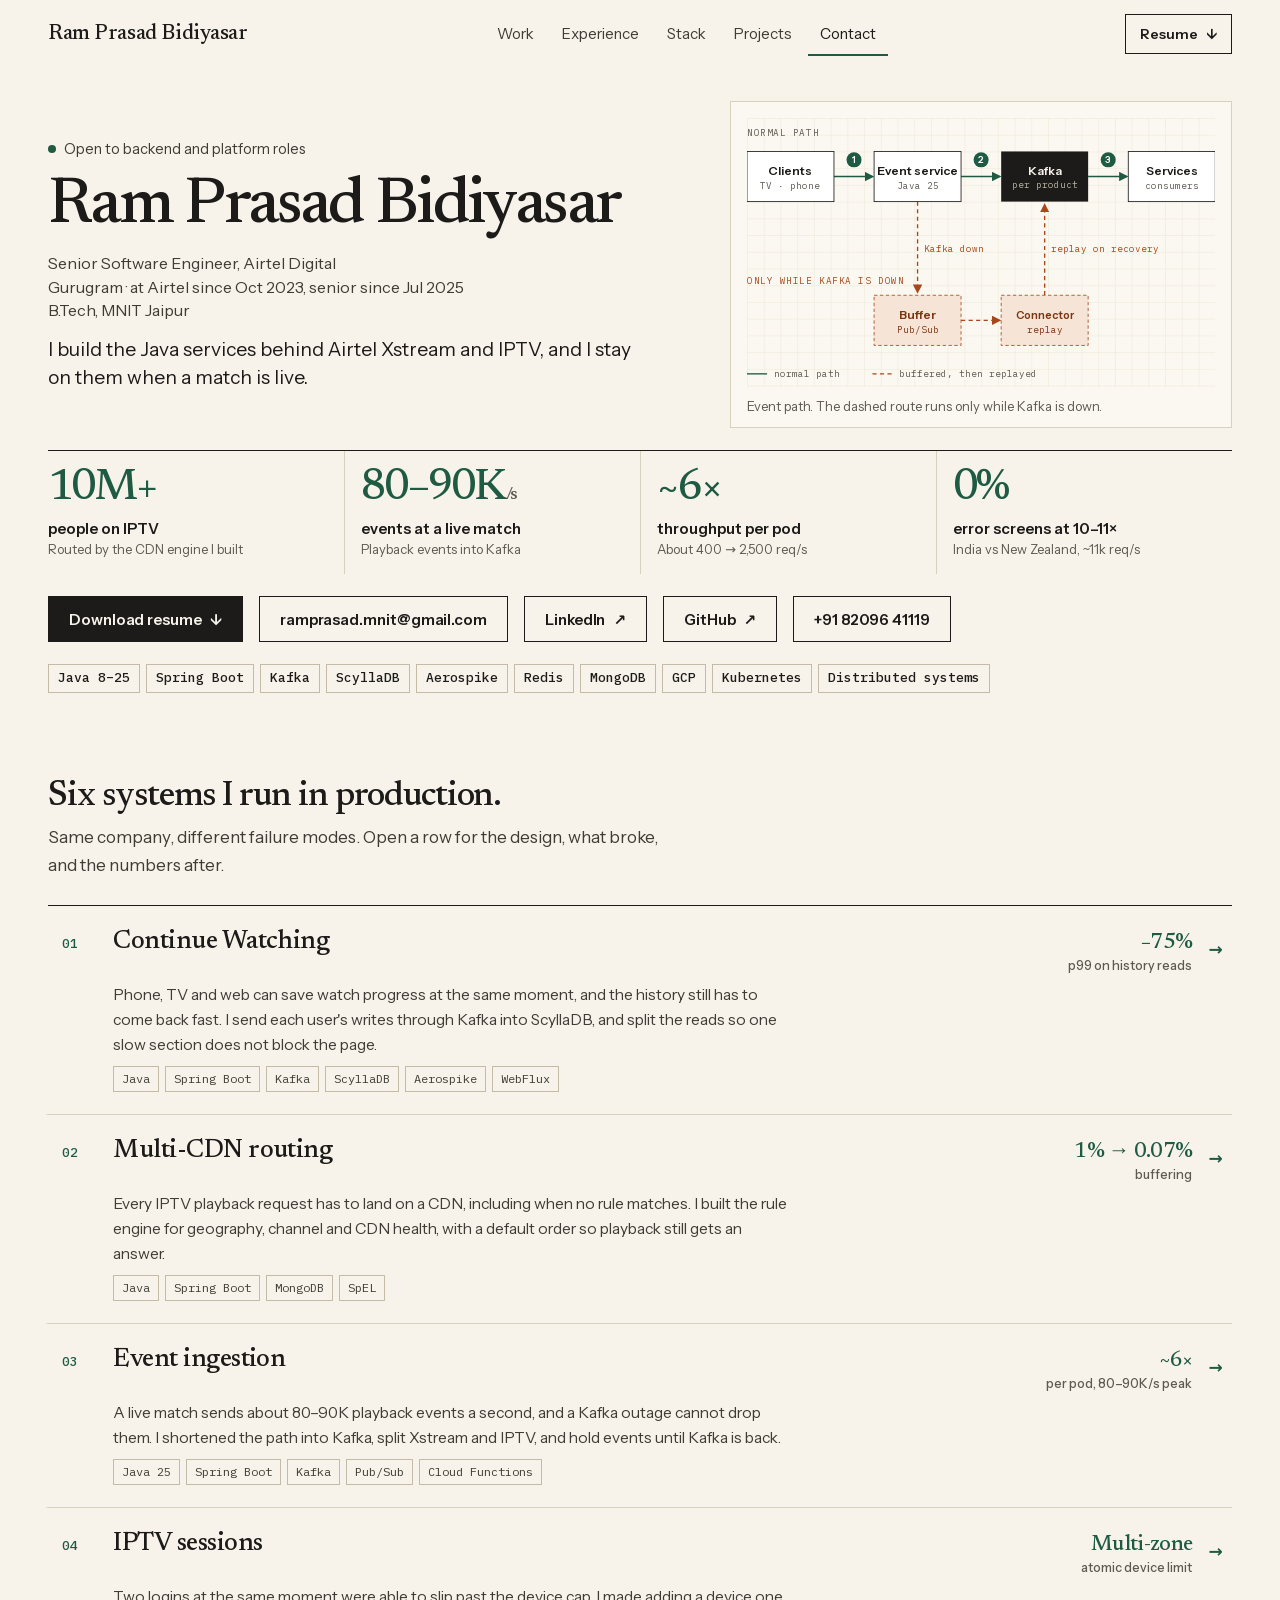
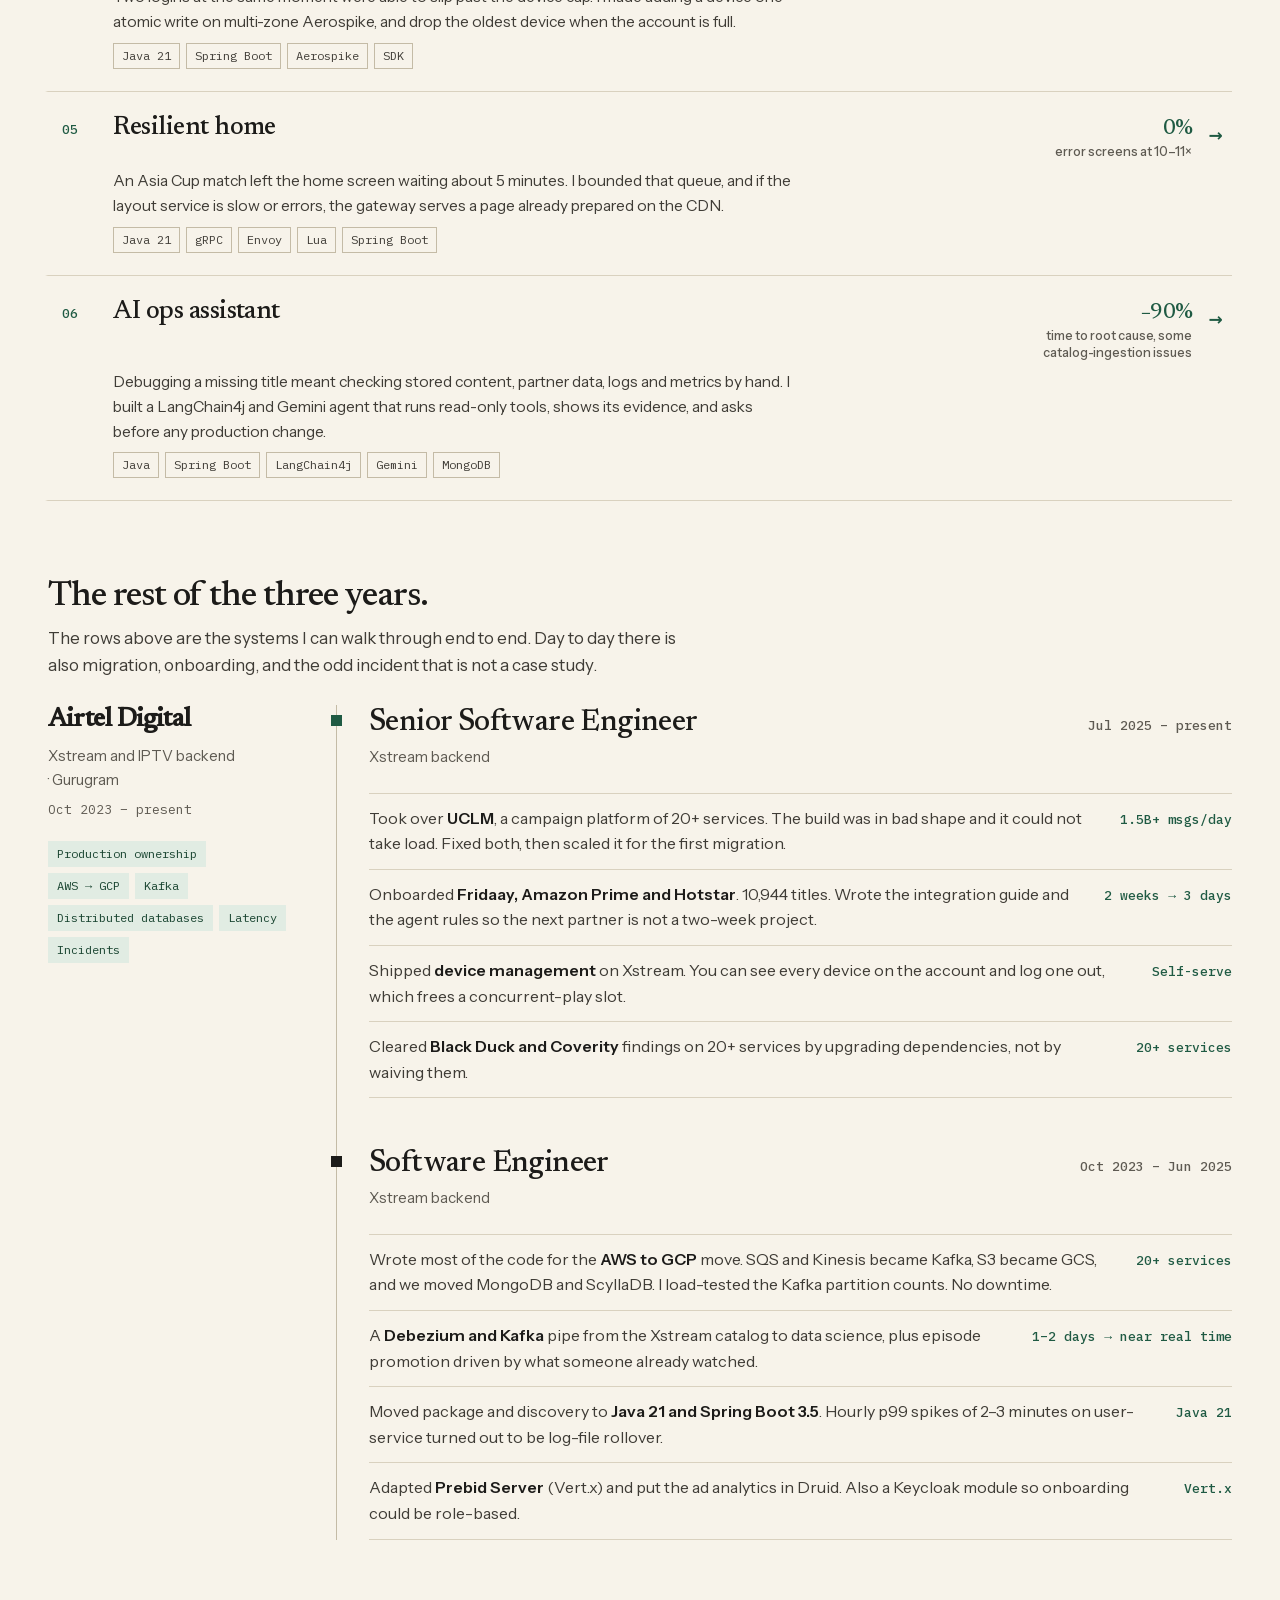
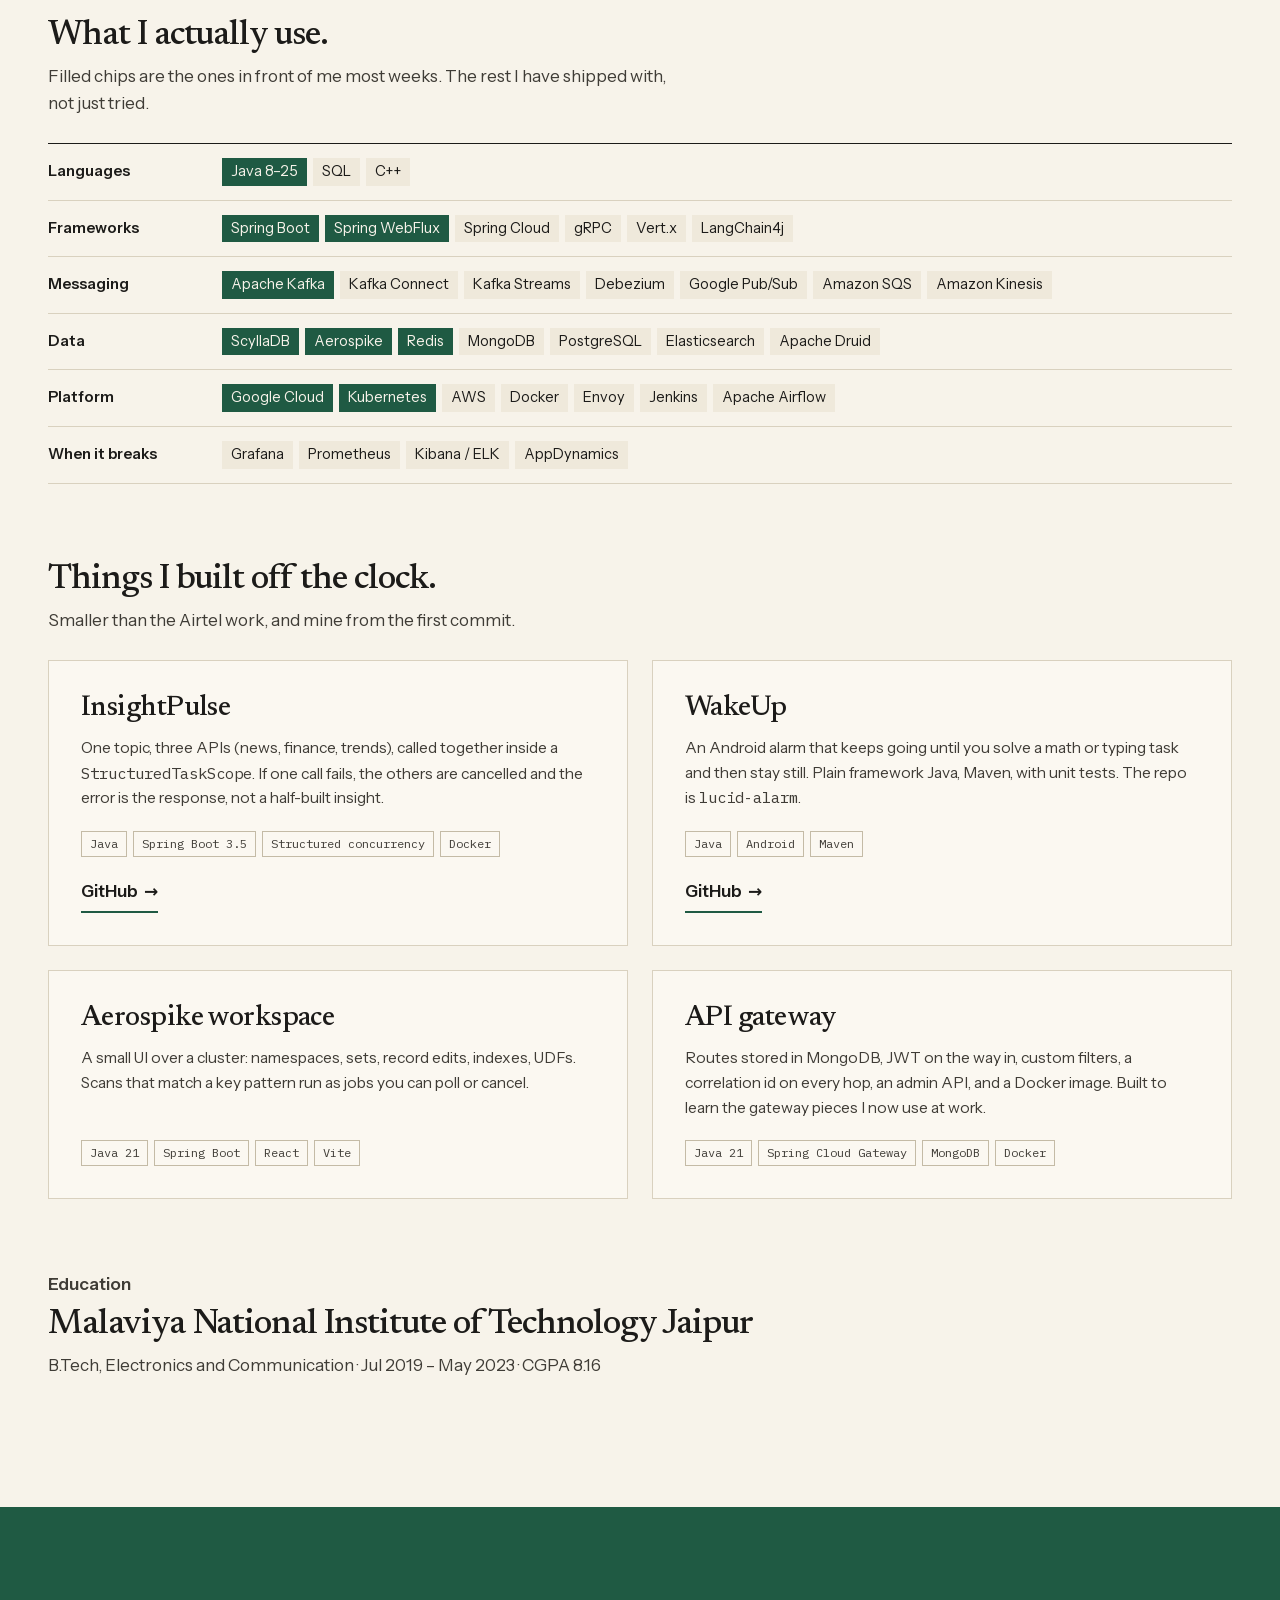
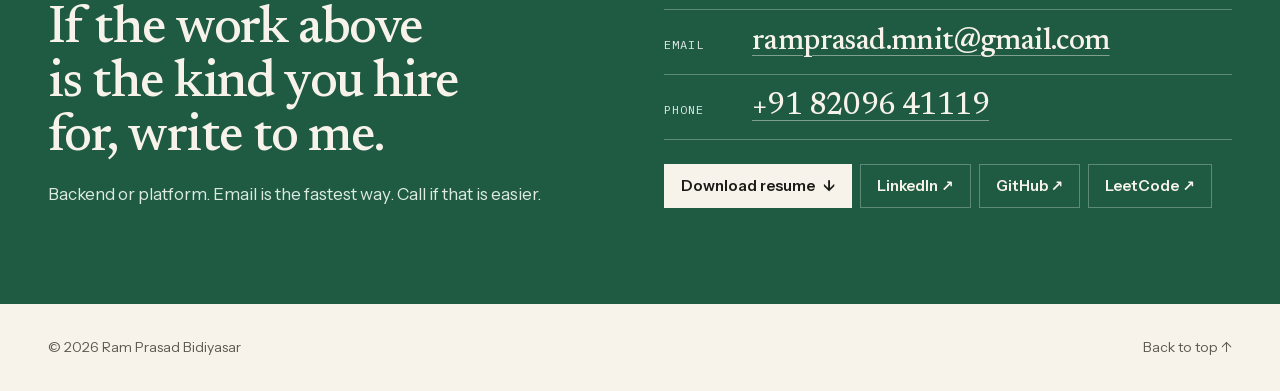
==== commit c7472f9a: "AI ops assistant: show -90% time to root cause for some catalog-ingestion issues Co-Authored-By: Cla" ====
--- a/index.html
+++ b/index.html
@@ -226,7 +226,7 @@
       <span class="roster-body">
         <span class="roster-top">
           <span class="roster-name">AI ops assistant</span>
-          <span class="roster-stat">~30 → 2–3 min <small>for some catalog-ingestion issues</small></span>
+          <span class="roster-stat">−90% <small>time to root cause, some catalog-ingestion issues</small></span>
         </span>
         <span class="roster-sum">Debugging a missing title meant checking stored content, partner data, logs and metrics by hand. I built a LangChain4j and Gemini agent that runs read-only tools, shows its evidence, and asks before any production change.</span>
         <ul class="tags" aria-label="Technologies"><li>Java</li><li>Spring Boot</li><li>LangChain4j</li><li>Gemini</li><li>MongoDB</li></ul>
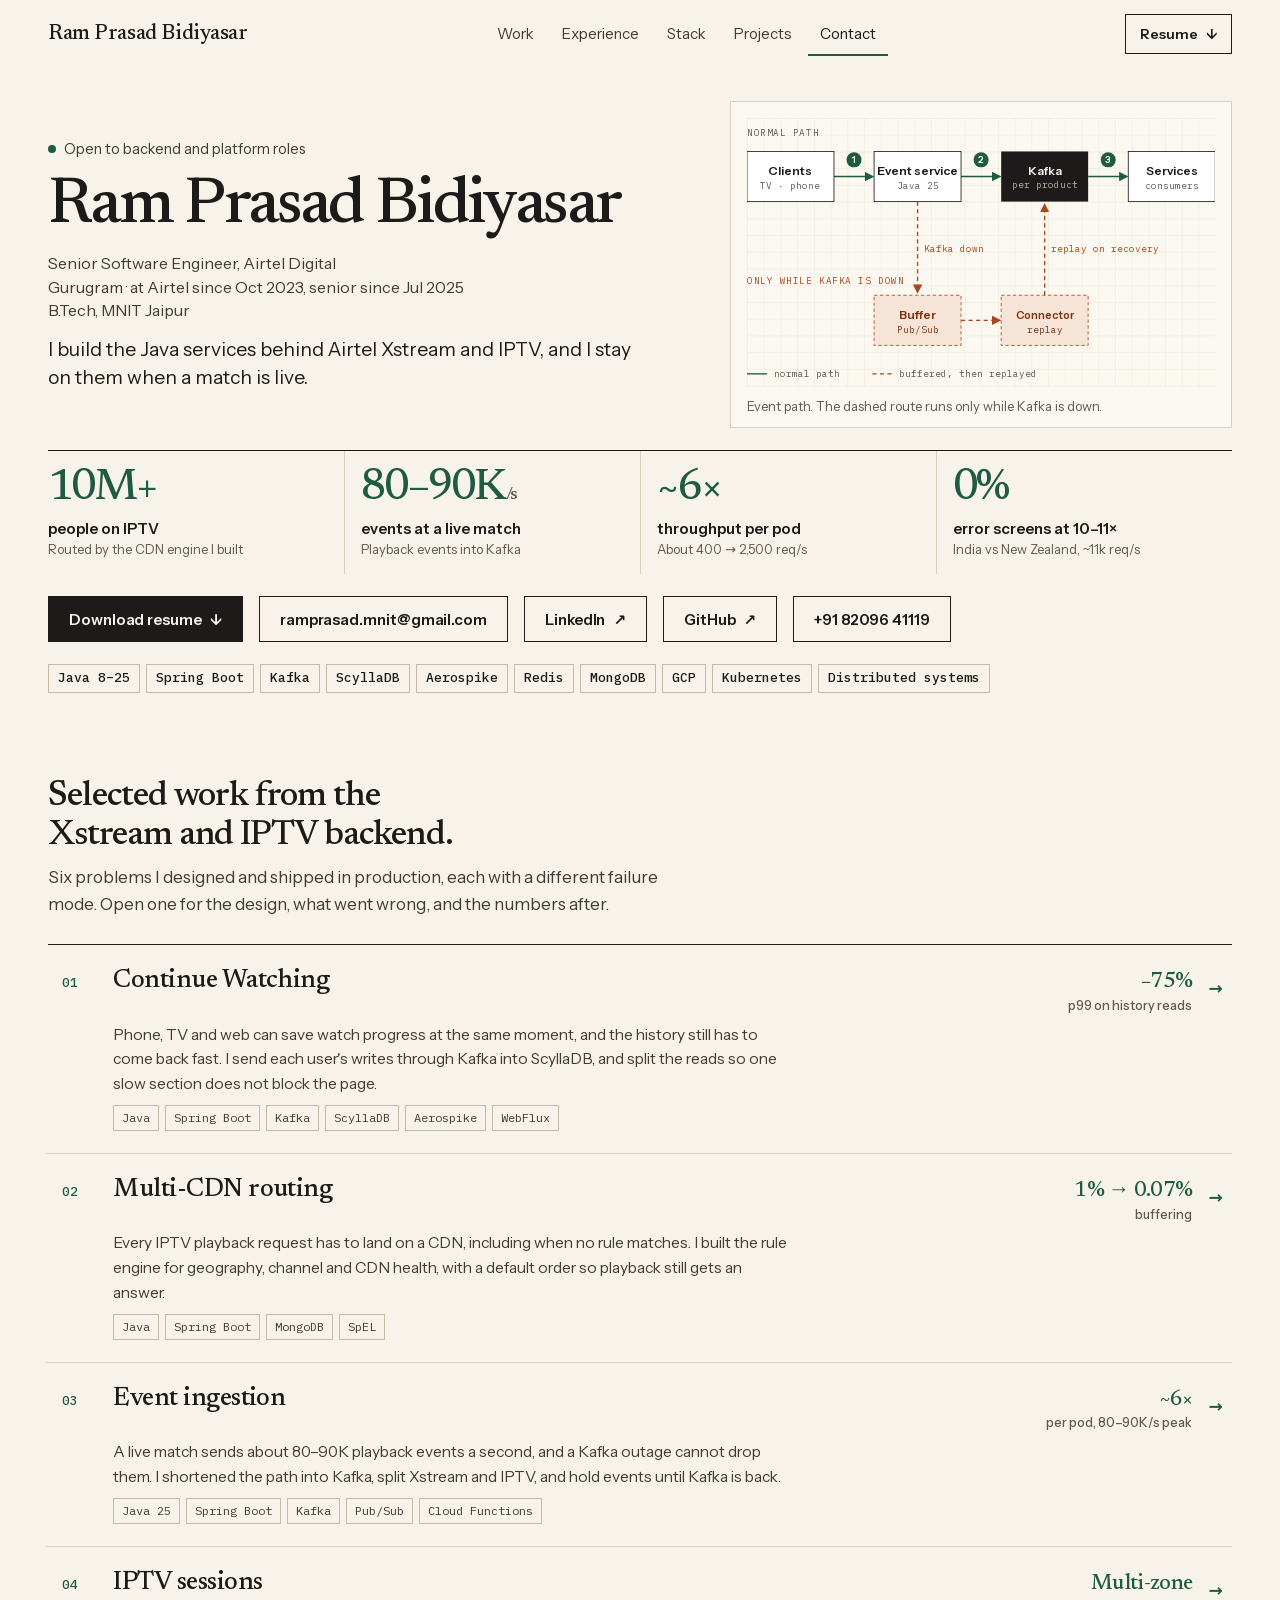
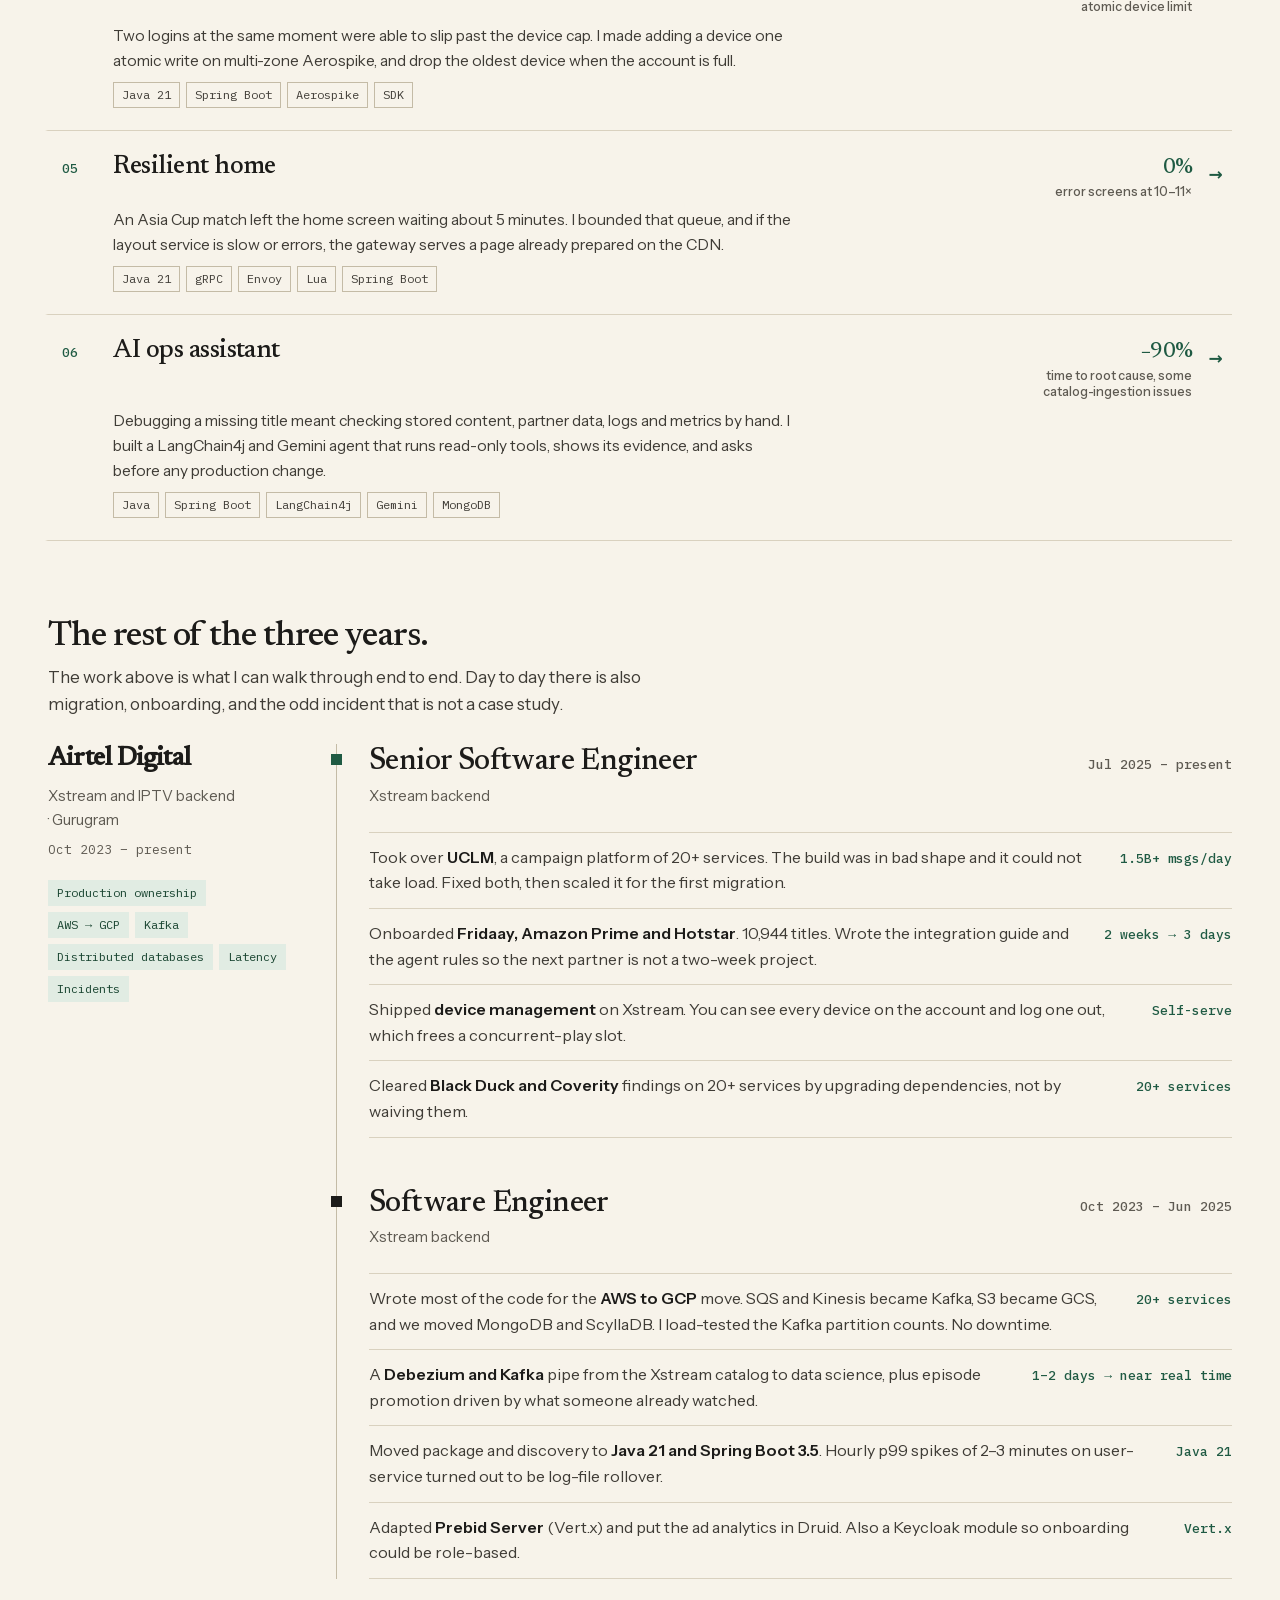
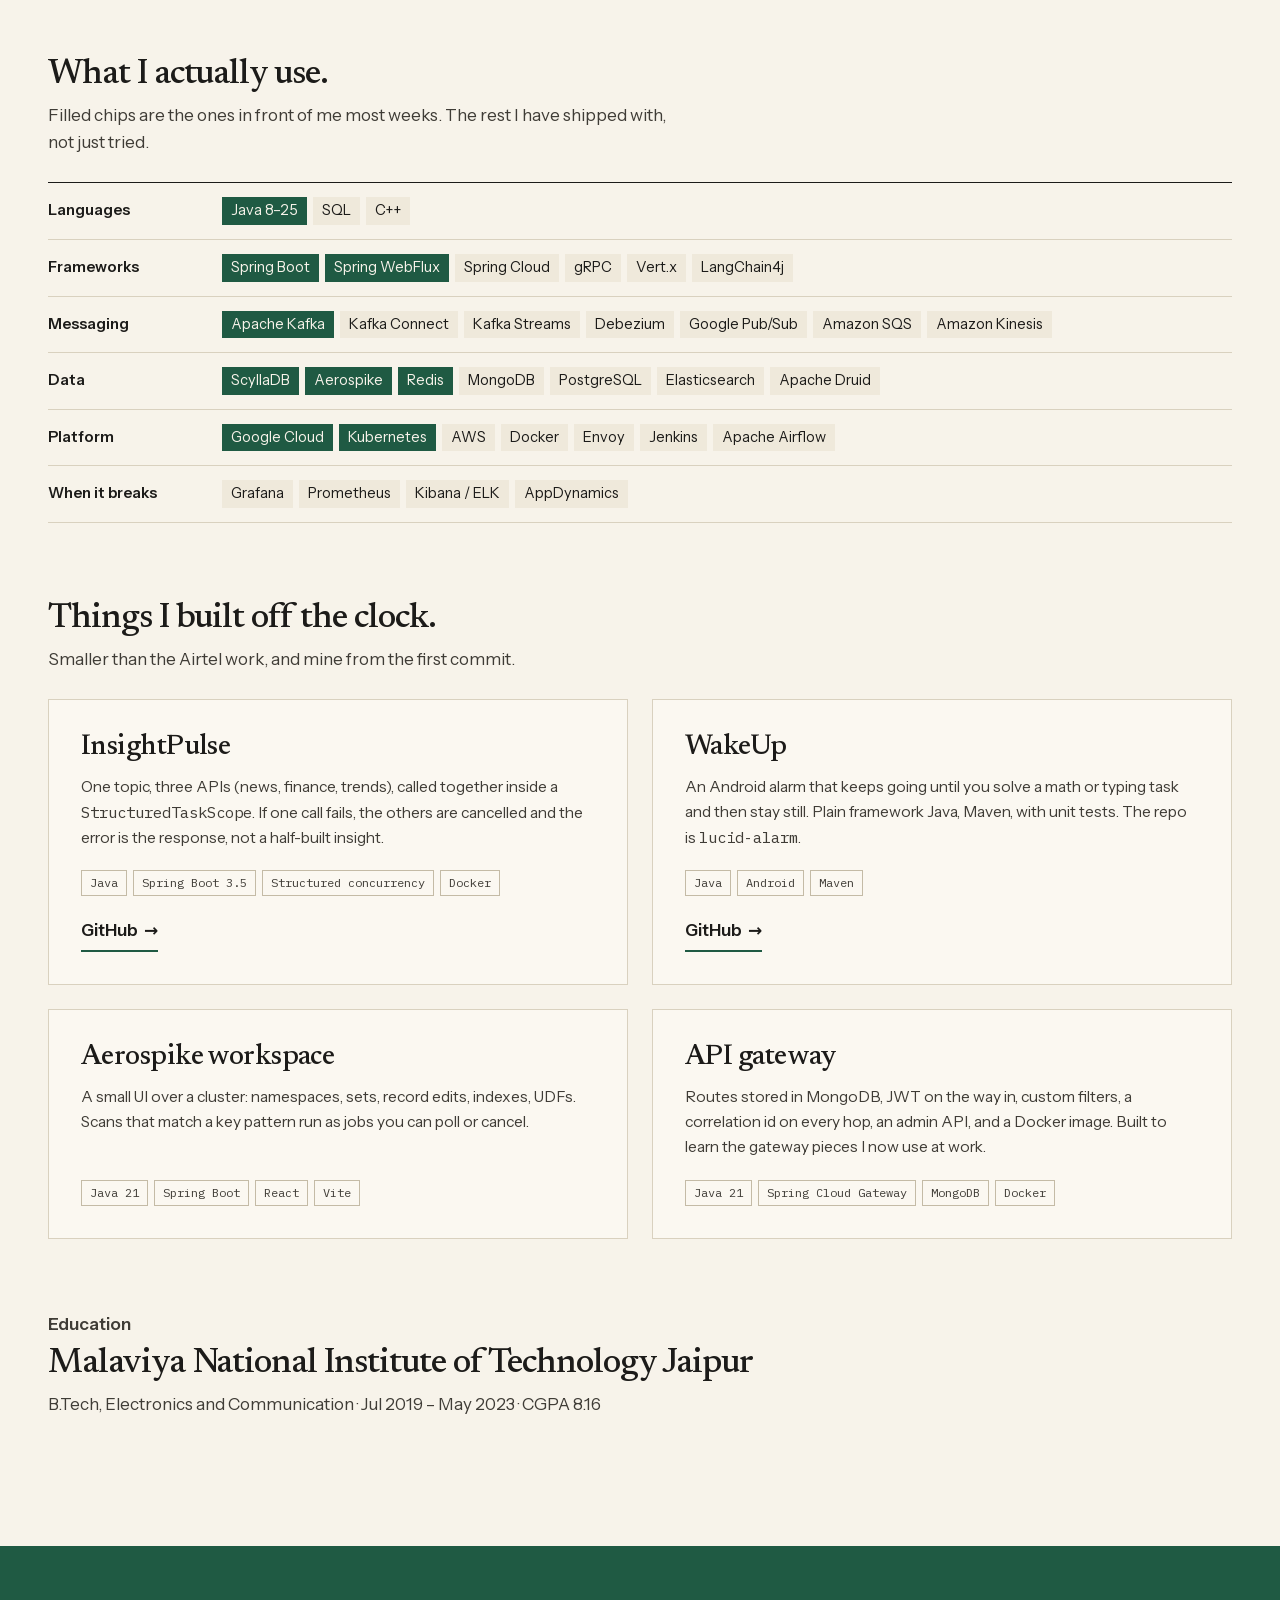
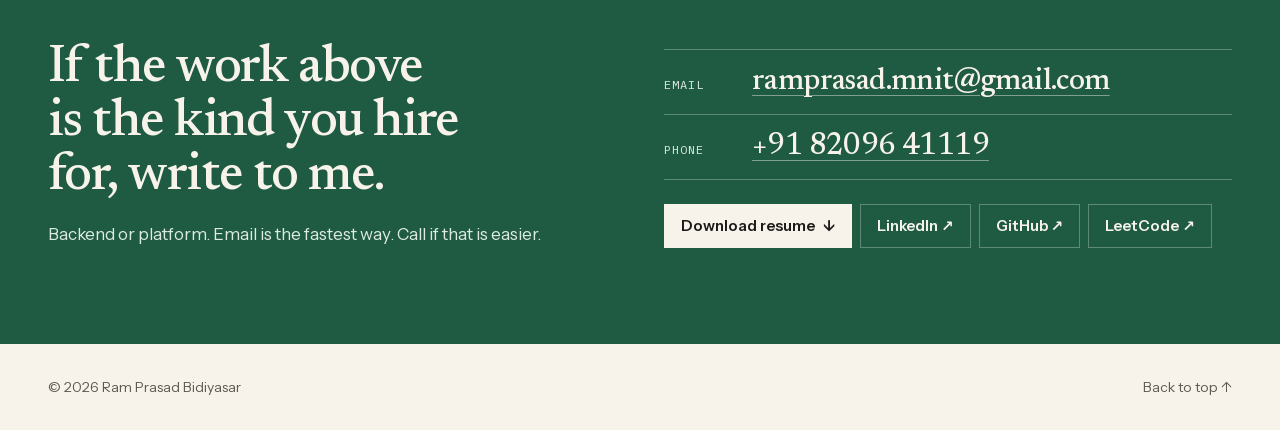
==== commit e1f6156e: "Reframe work section as selected work from the Xstream and IPTV backend Co-Authored-By: Claude Opus " ====
--- a/index.html
+++ b/index.html
@@ -152,8 +152,8 @@
 
 <section class="wrap home-sec" id="work" aria-labelledby="work-title">
   <header class="home-h">
-    <h2 id="work-title">Six systems I run in production.</h2>
-    <p>Same company, different failure modes. Open a row for the design, what broke, and the numbers after.</p>
+    <h2 id="work-title">Selected work from the Xstream and IPTV backend.</h2>
+    <p>Six problems I designed and shipped in production, each with a different failure mode. Open one for the design, what went wrong, and the numbers after.</p>
   </header>
   <div class="roster">
     <a class="roster-row" href="case/continue-watching.html">
@@ -240,7 +240,7 @@
 <section class="wrap home-sec" id="experience" aria-labelledby="exp-title">
   <header class="home-h">
     <h2 id="exp-title">The rest of the three years.</h2>
-    <p>The rows above are the systems I can walk through end to end. Day to day there is also migration, onboarding, and the odd incident that is not a case study.</p>
+    <p>The work above is what I can walk through end to end. Day to day there is also migration, onboarding, and the odd incident that is not a case study.</p>
   </header>
   <div class="org">
     <div class="org-meta">
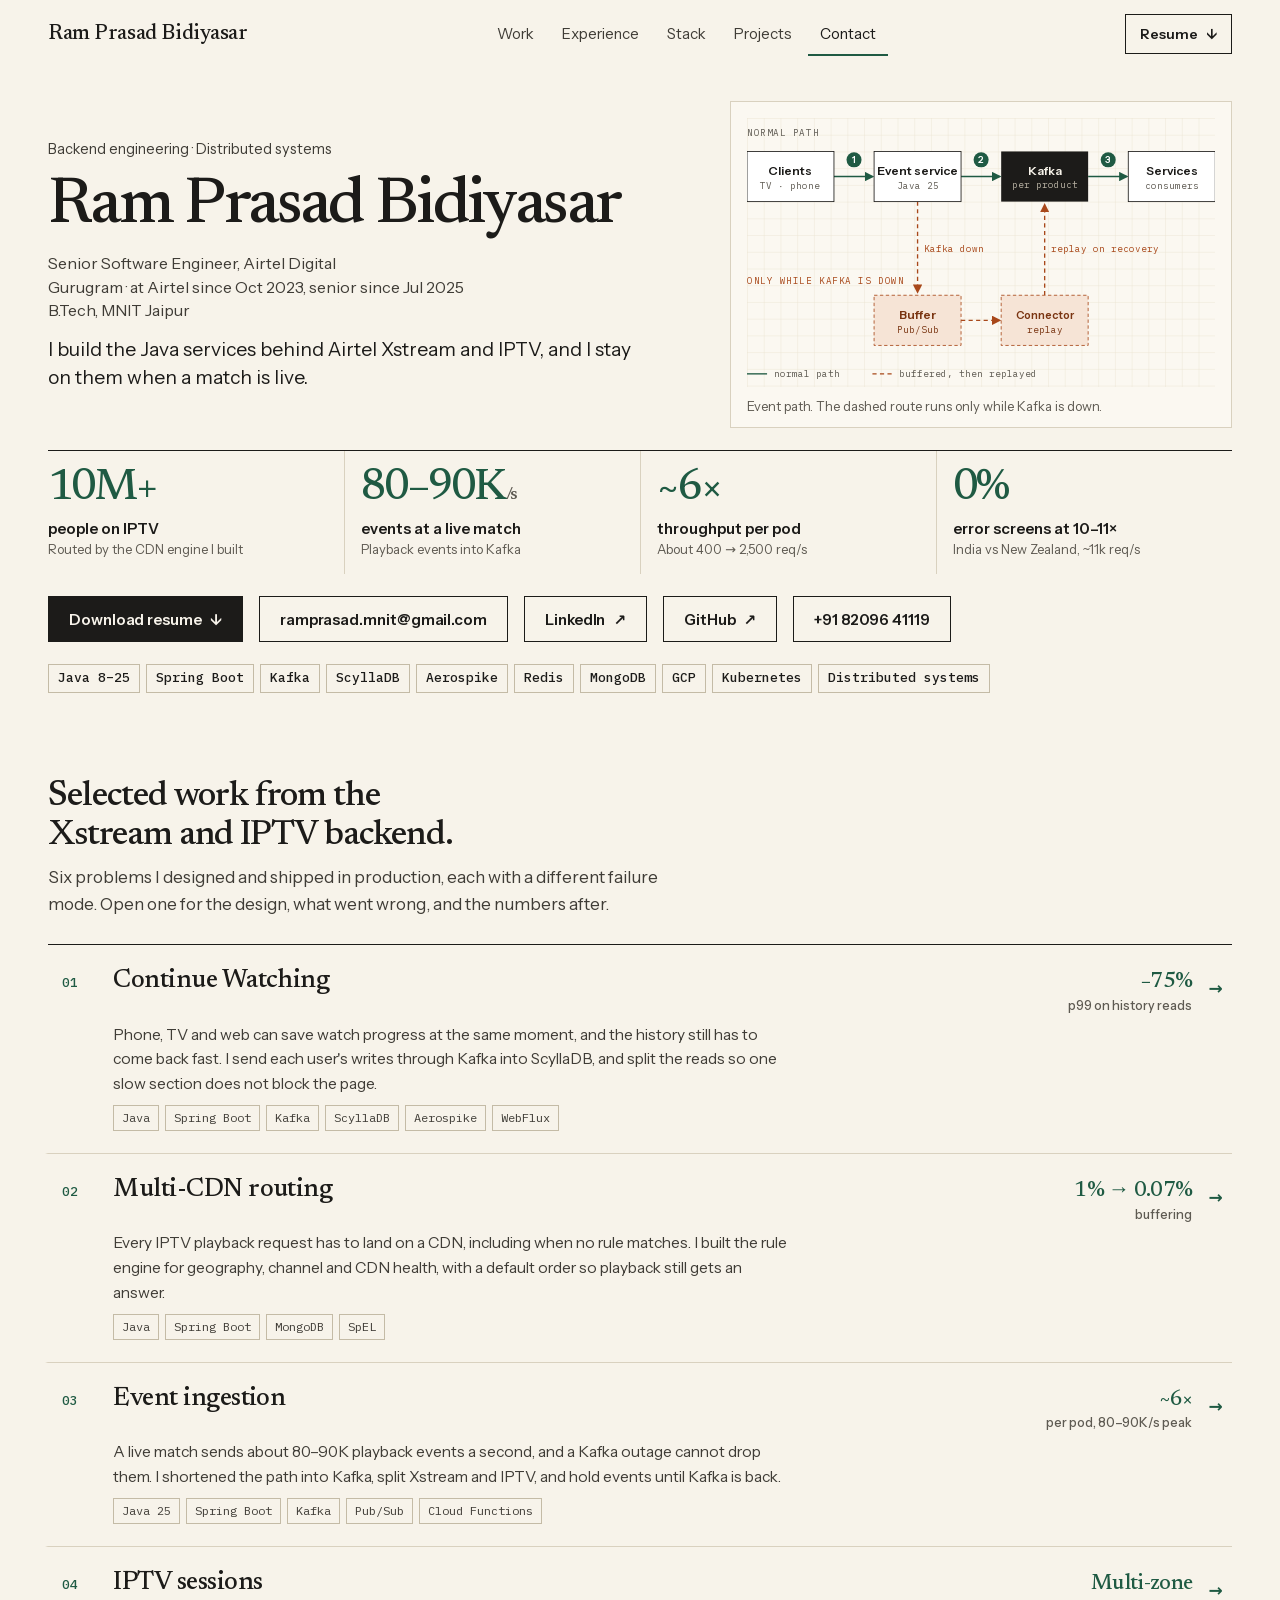
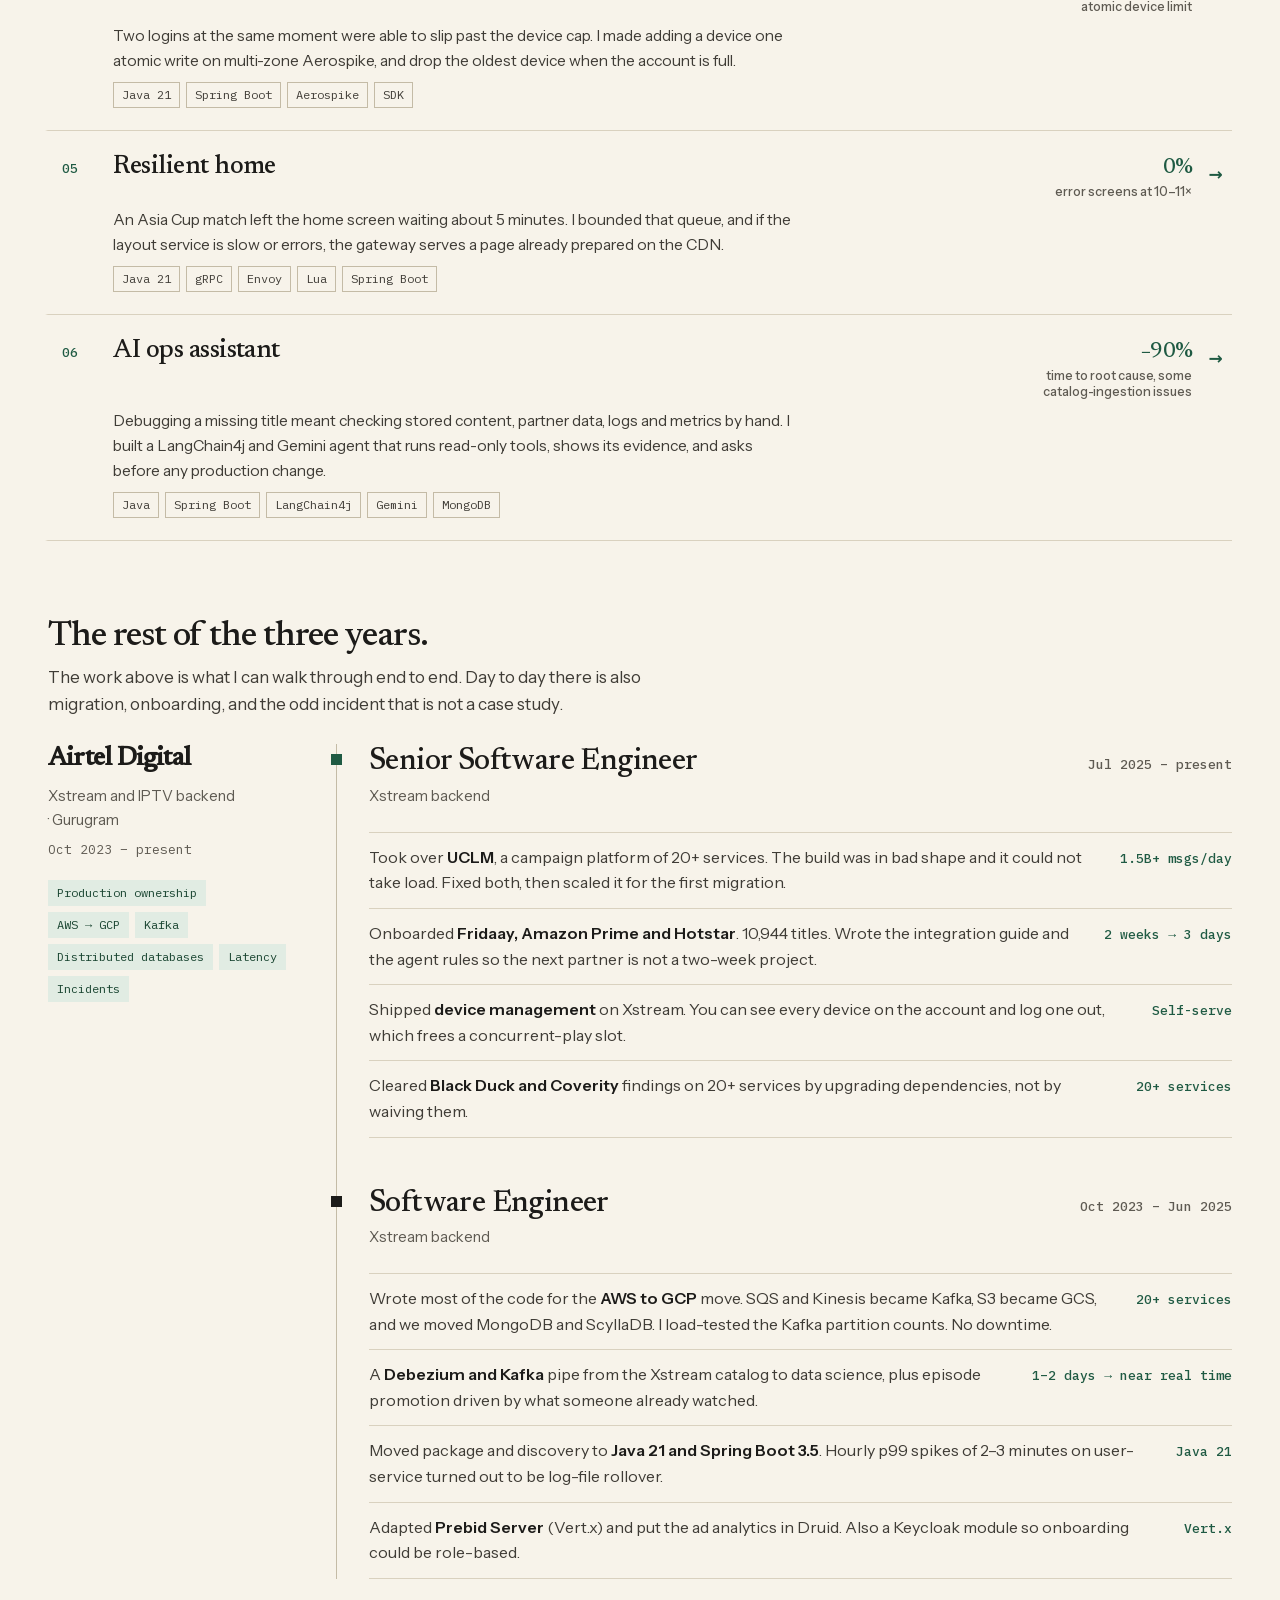
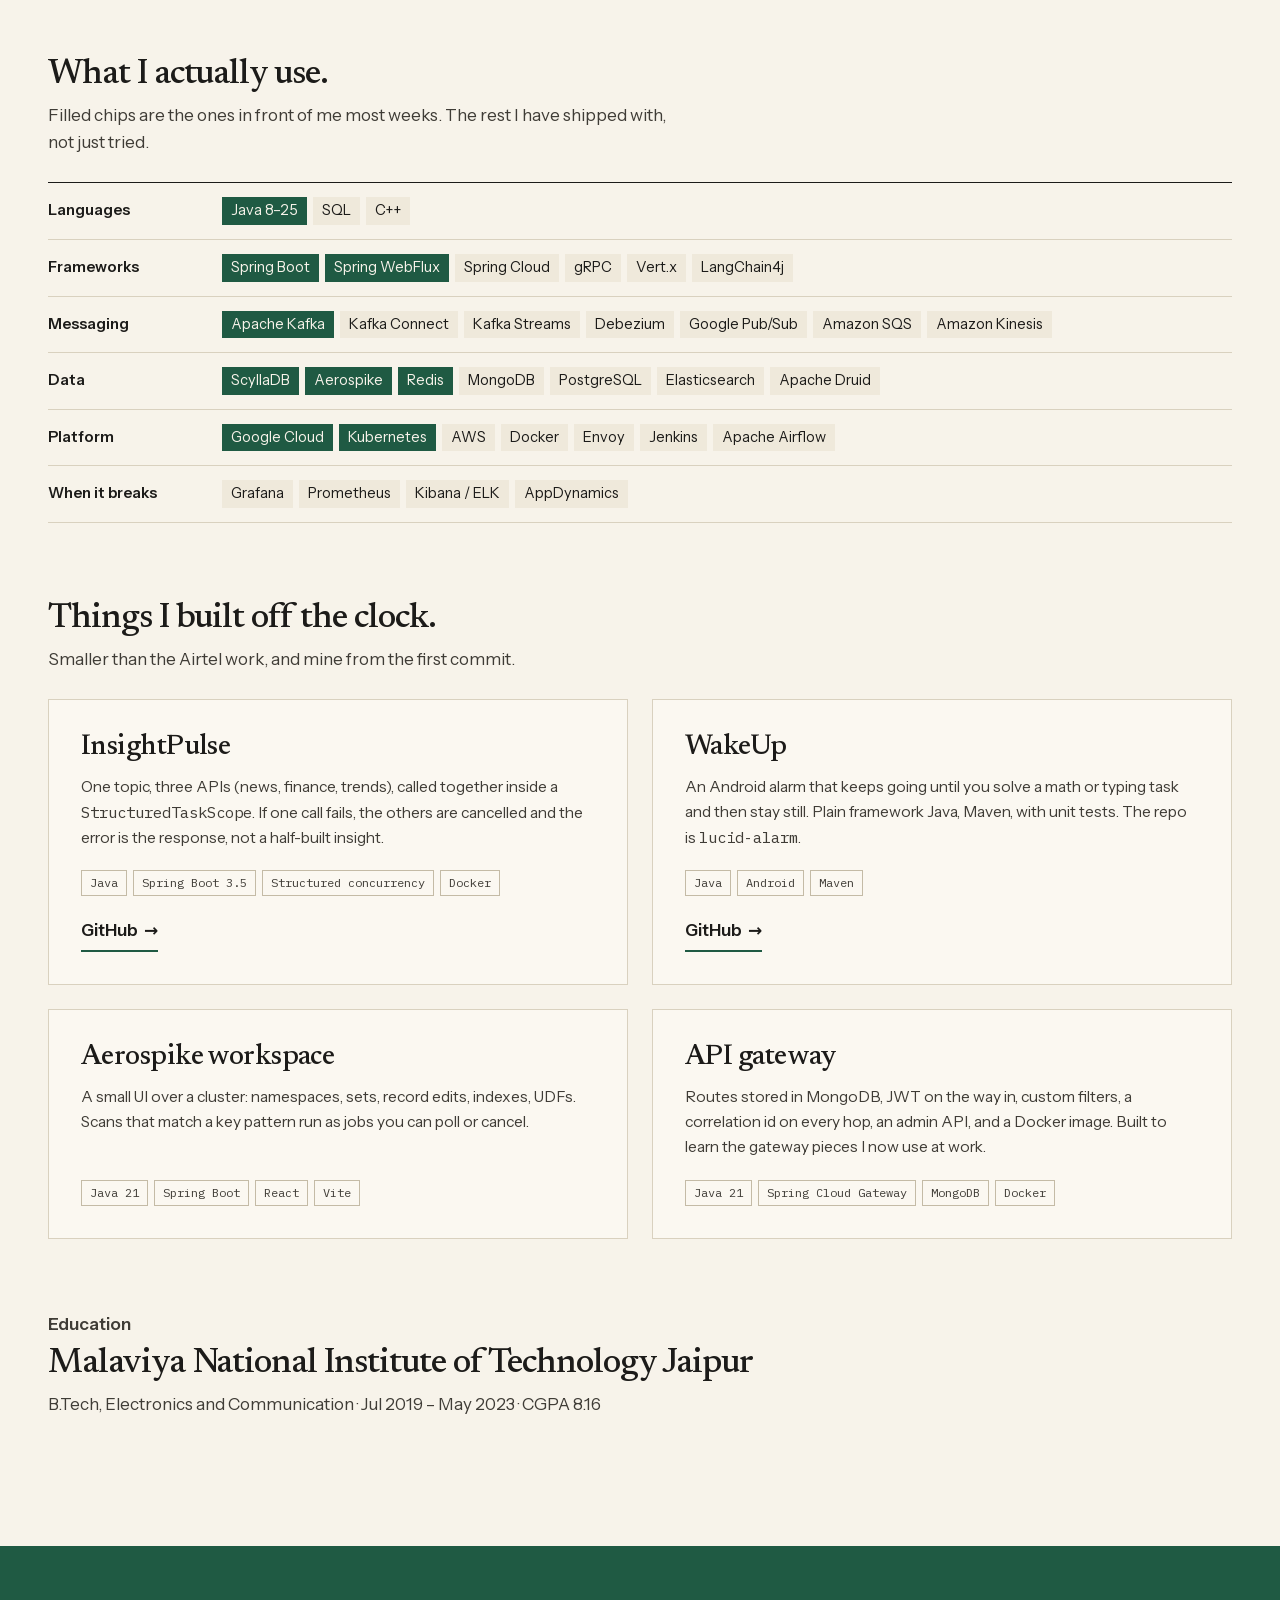
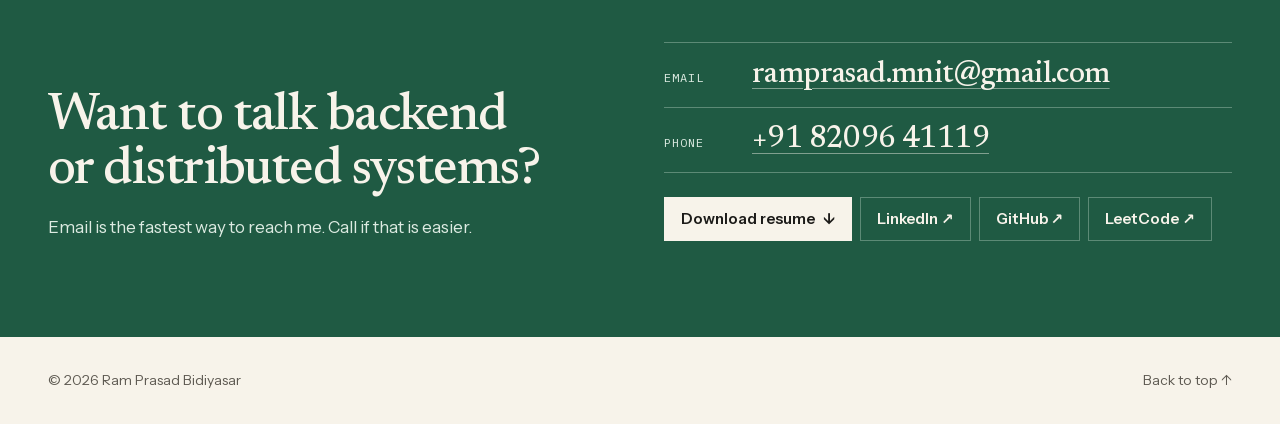
==== commit ecef654b: "Neutral wording: status line and contact heading Co-Authored-By: Claude Opus 5.5 <noreply@anthropic." ====
--- a/index.html
+++ b/index.html
@@ -60,7 +60,7 @@
 <main id="main">
 <section class="wrap snap" id="top" aria-labelledby="hero-title">
   <div class="snap-copy">
-  <p class="snap-status"><span class="live-dot" aria-hidden="true"></span>Open to backend and platform roles</p>
+  <p class="snap-status">Backend engineering · Distributed systems</p>
   <h1 id="hero-title">Ram Prasad Bidiyasar</h1>
   <p class="snap-role">Senior Software Engineer, Airtel Digital<br>Gurugram · at Airtel since Oct 2023, senior since Jul 2025<br>B.Tech, MNIT Jaipur</p>
   <p class="snap-say">I build the Java services behind Airtel Xstream and IPTV, and I stay on them when a match is live.</p>
@@ -337,8 +337,8 @@
 <section class="contact-band" id="contact" aria-labelledby="contact-title">
   <div class="wrap contact-inner">
     <div>
-      <h2 id="contact-title">If the work above is the kind you hire for, write to me.</h2>
-      <p class="contact-lede">Backend or platform. Email is the fastest way. Call if that is easier.</p>
+      <h2 id="contact-title">Want to talk backend or distributed systems?</h2>
+      <p class="contact-lede">Email is the fastest way to reach me. Call if that is easier.</p>
     </div>
     <div class="contact-actions">
       <dl class="reach">
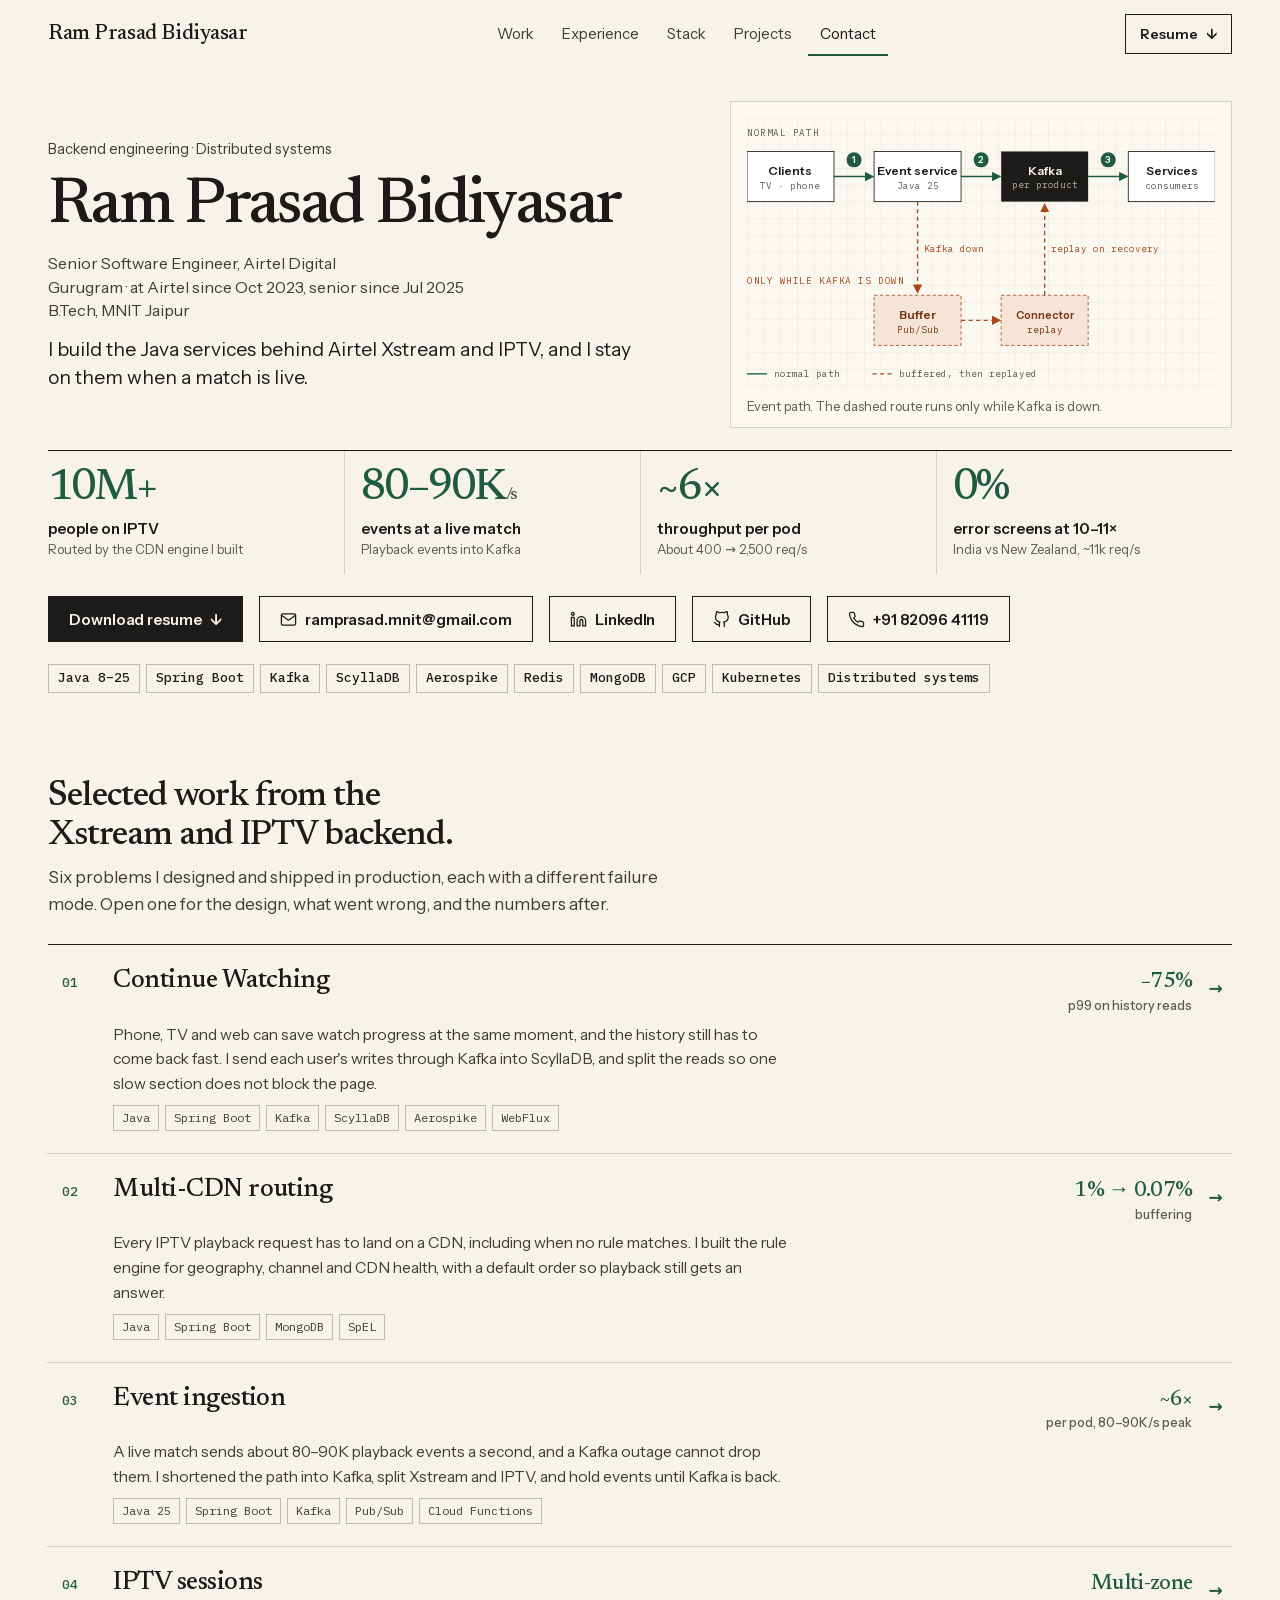
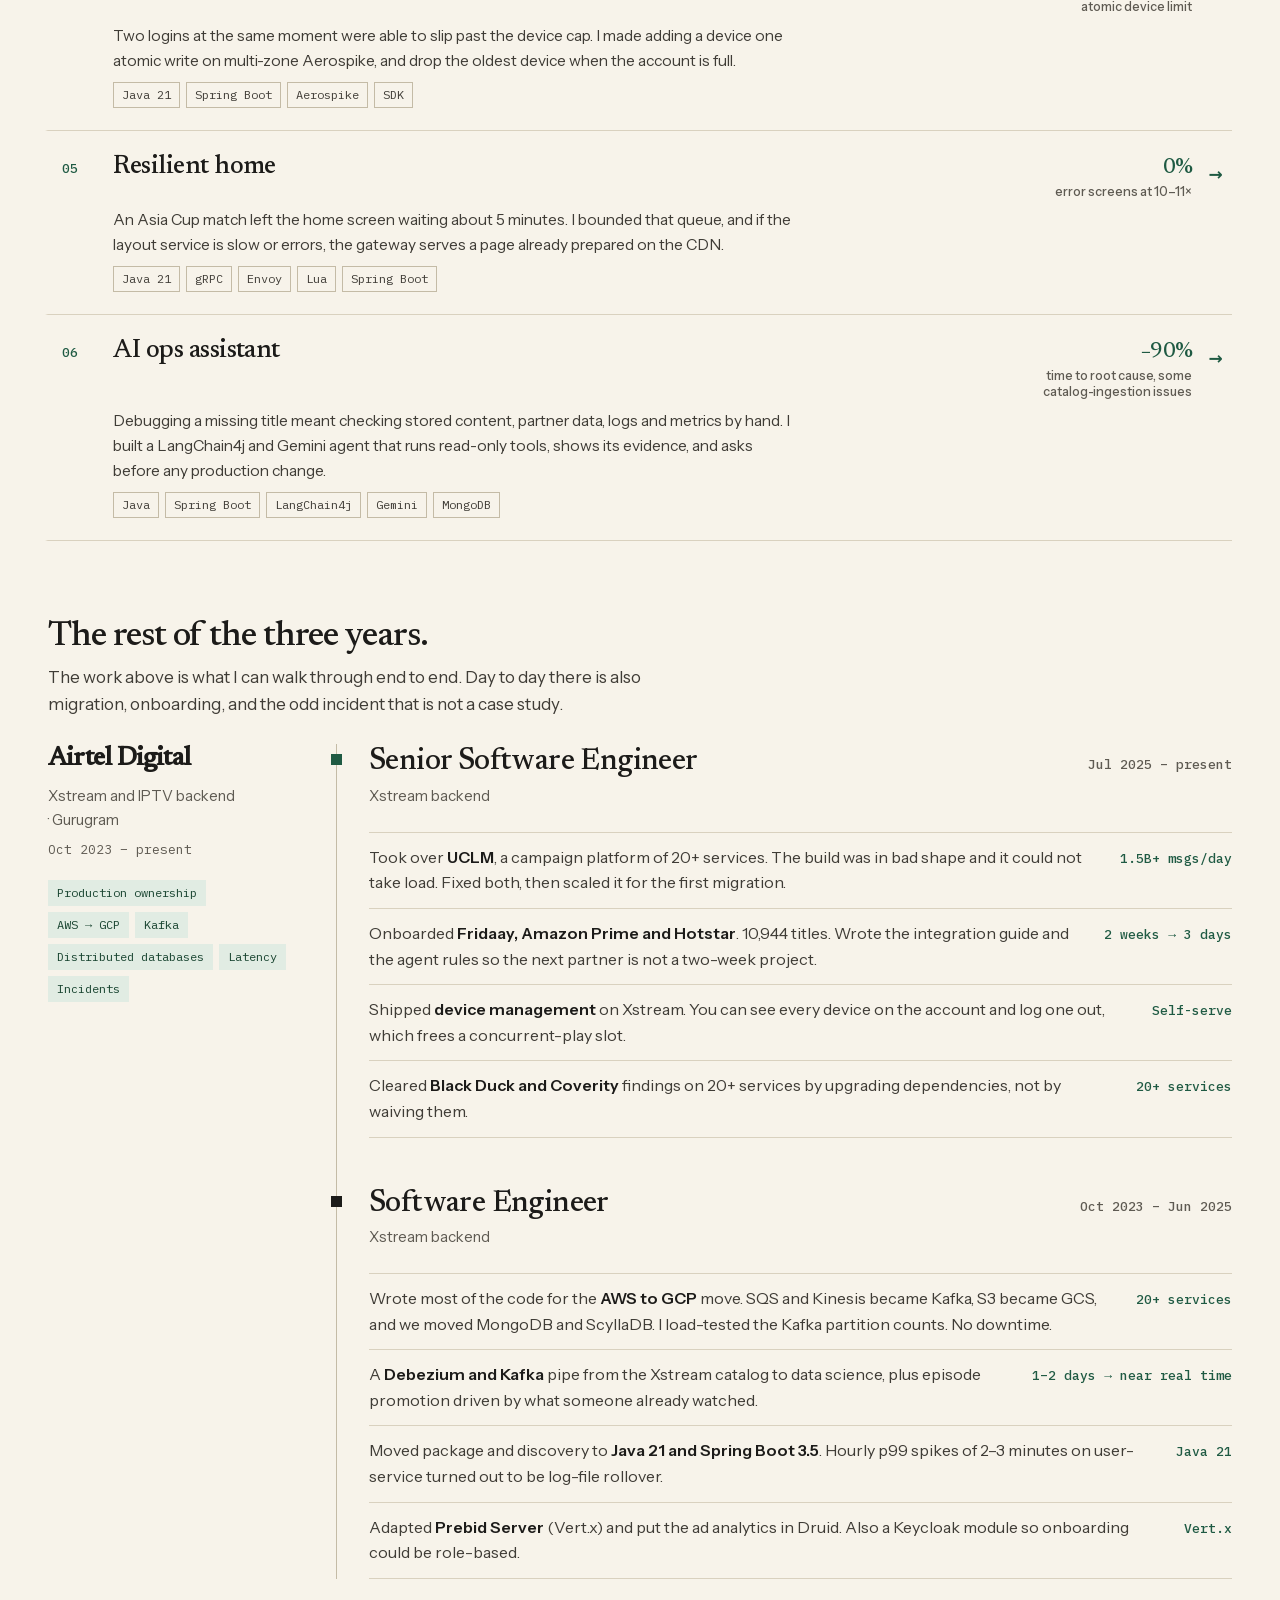
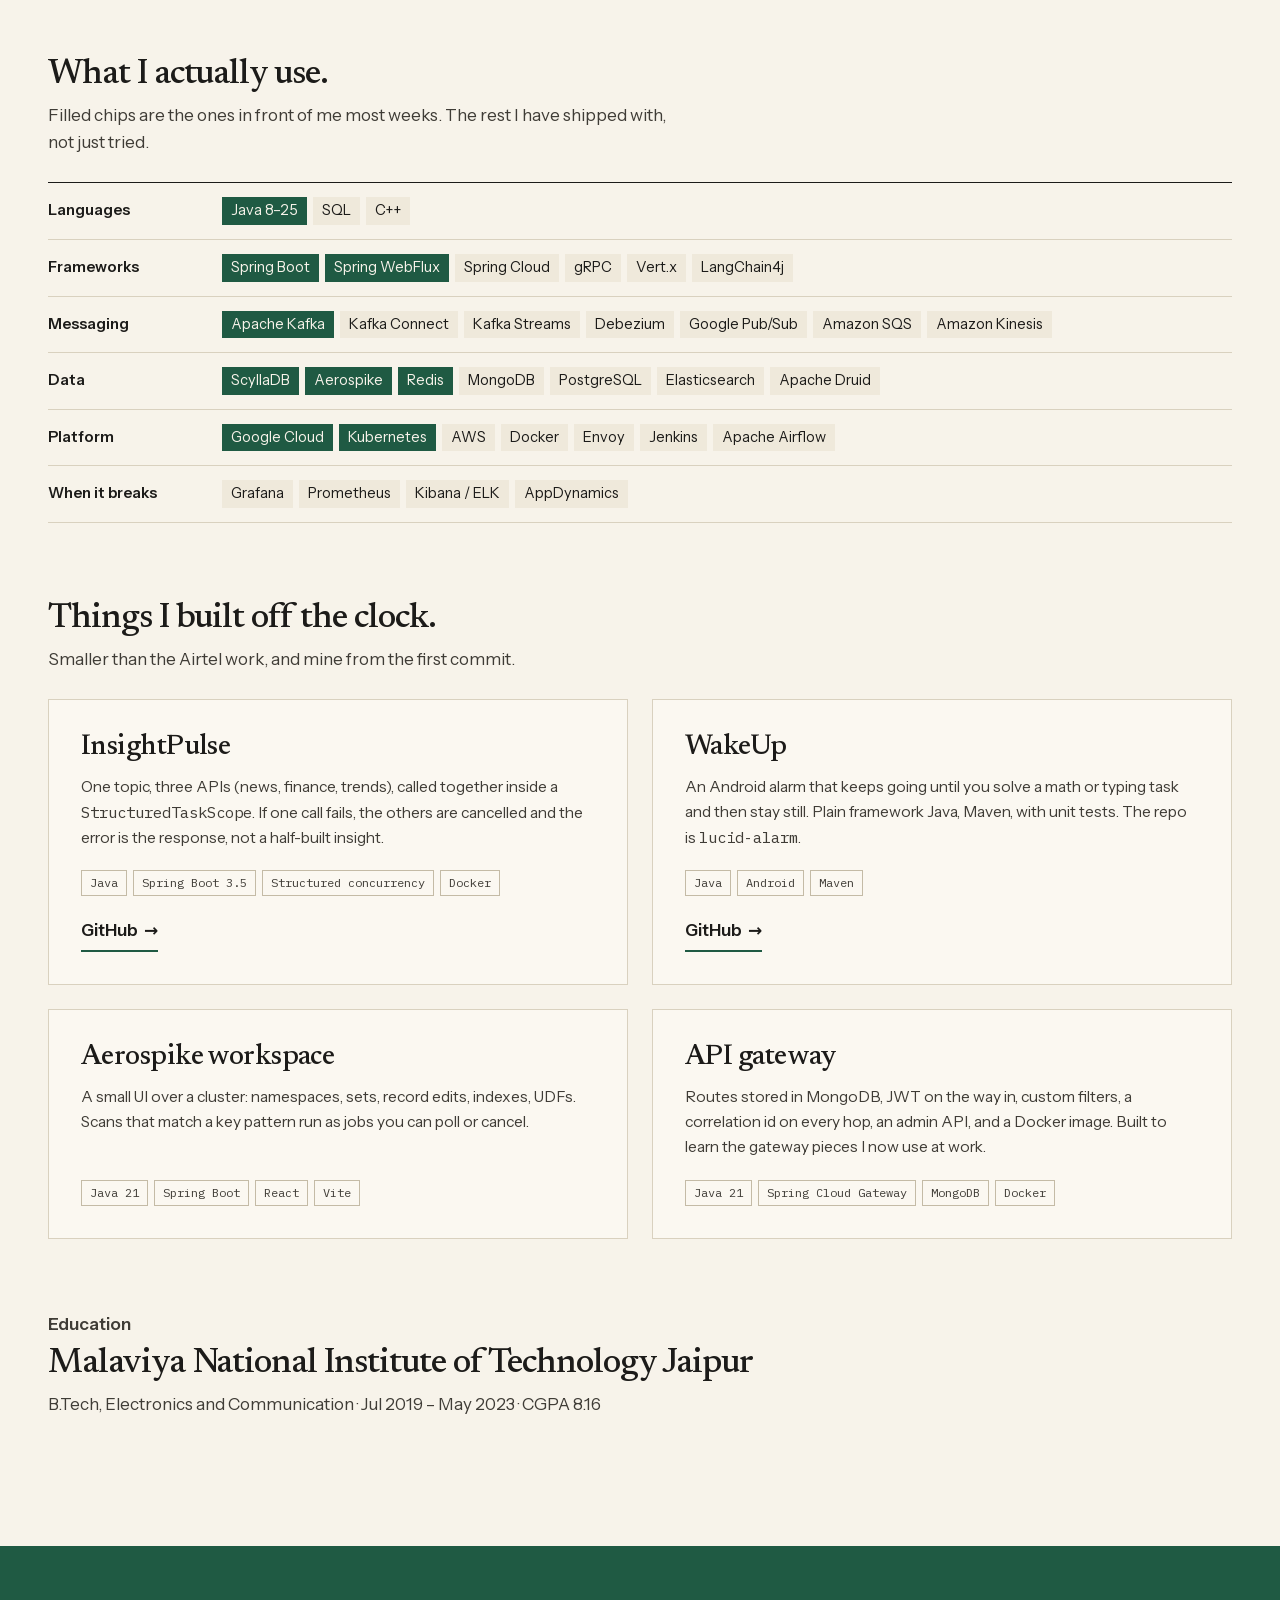
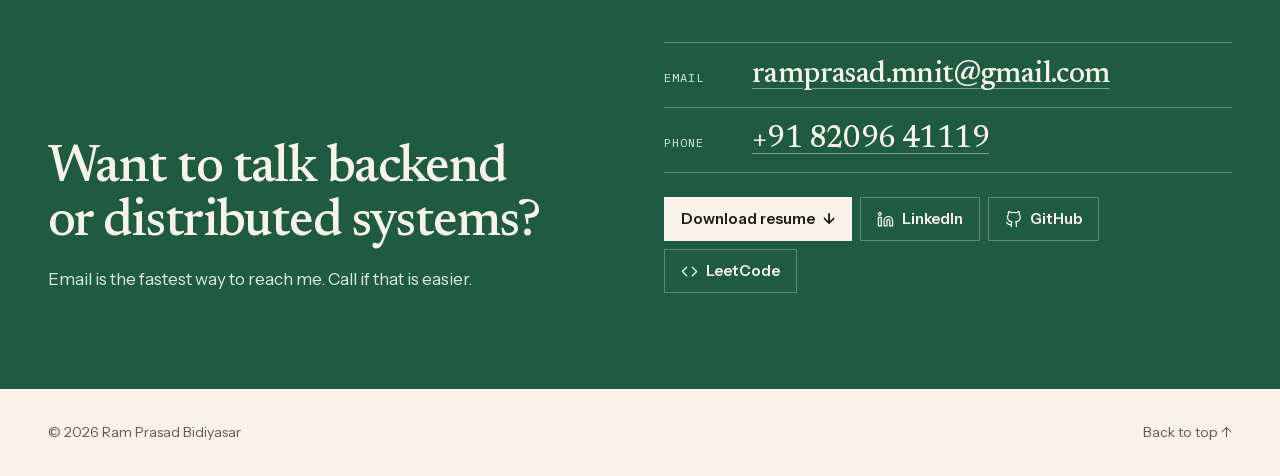
==== commit 54aee96a: "Add icons to contact links" ====
--- a/index.html
+++ b/index.html
@@ -23,6 +23,7 @@
 <link rel="stylesheet" href="styles.css">
 <script>document.documentElement.className += ' js';</script>
 <script src="script.js" defer></script>
+<script data-goatcounter="https://ramprasadbidiyasar.goatcounter.com/count" async src="https://gc.zgo.at/count.js"></script>
 <script type="application/ld+json">
 {
   "@context": "https://schema.org",
@@ -130,10 +131,10 @@
 
   <div class="snap-actions">
     <a class="btn btn--primary" href="assets/Ram-Prasad-Bidiyasar-Resume.pdf" download>Download resume <span aria-hidden="true">↓</span></a>
-    <a class="btn btn--ghost" href="mailto:ramprasad.mnit@gmail.com">ramprasad.mnit@gmail.com</a>
-    <a class="btn btn--ghost btn--pair" href="https://www.linkedin.com/in/ram-prasad-bidiyasar" rel="noopener noreferrer">LinkedIn <span aria-hidden="true">↗</span></a>
-    <a class="btn btn--ghost btn--pair" href="https://github.com/RamPrasadBidiyasar" rel="noopener noreferrer">GitHub <span aria-hidden="true">↗</span></a>
-    <a class="btn btn--ghost btn--pair" href="tel:+918209641119">+91 82096 41119</a>
+    <a class="btn btn--ghost" href="mailto:ramprasad.mnit@gmail.com"><svg class="ico" viewBox="0 0 24 24" aria-hidden="true"><path d="M4 4h16c1.1 0 2 .9 2 2v12c0 1.1-.9 2-2 2H4c-1.1 0-2-.9-2-2V6c0-1.1.9-2 2-2z"/><polyline points="22,6 12,13 2,6"/></svg>ramprasad.mnit@gmail.com</a>
+    <a class="btn btn--ghost btn--pair" href="https://www.linkedin.com/in/ram-prasad-bidiyasar" rel="noopener noreferrer"><svg class="ico" viewBox="0 0 24 24" aria-hidden="true"><path d="M16 8a6 6 0 0 1 6 6v7h-4v-7a2 2 0 0 0-2-2 2 2 0 0 0-2 2v7h-4v-7a6 6 0 0 1 6-6z"/><rect x="2" y="9" width="4" height="12"/><circle cx="4" cy="4" r="2"/></svg>LinkedIn</a>
+    <a class="btn btn--ghost btn--pair" href="https://github.com/RamPrasadBidiyasar" rel="noopener noreferrer"><svg class="ico" viewBox="0 0 24 24" aria-hidden="true"><path d="M9 19c-5 1.5-5-2.5-7-3m14 6v-3.87a3.37 3.37 0 0 0-.94-2.61c3.14-.35 6.44-1.54 6.44-7A5.44 5.44 0 0 0 20 4.77 5.07 5.07 0 0 0 19.91 1S18.73.65 16 2.48a13.38 13.38 0 0 0-7 0C6.27.65 5.09 1 5.09 1A5.07 5.07 0 0 0 5 4.77a5.44 5.44 0 0 0-1.5 3.78c0 5.42 3.3 6.61 6.44 7A3.37 3.37 0 0 0 9 18.13V22"/></svg>GitHub</a>
+    <a class="btn btn--ghost btn--pair" href="tel:+918209641119"><svg class="ico" viewBox="0 0 24 24" aria-hidden="true"><path d="M22 16.92v3a2 2 0 0 1-2.18 2 19.79 19.79 0 0 1-8.63-3.07 19.5 19.5 0 0 1-6-6 19.79 19.79 0 0 1-3.07-8.67A2 2 0 0 1 4.11 2h3a2 2 0 0 1 2 1.72 12.84 12.84 0 0 0 .7 2.81 2 2 0 0 1-.45 2.11L8.09 9.91a16 16 0 0 0 6 6l1.27-1.27a2 2 0 0 1 2.11-.45 12.84 12.84 0 0 0 2.81.7A2 2 0 0 1 22 16.92z"/></svg>+91 82096 41119</a>
   </div>
 
   <ul class="core-stack" aria-label="Core stack">
@@ -347,9 +348,9 @@
       </dl>
       <div class="contact-links">
         <a class="primary" href="assets/Ram-Prasad-Bidiyasar-Resume.pdf" download>Download resume <span aria-hidden="true">↓</span></a>
-        <a href="https://www.linkedin.com/in/ram-prasad-bidiyasar" rel="noopener noreferrer">LinkedIn ↗</a>
-        <a href="https://github.com/RamPrasadBidiyasar" rel="noopener noreferrer">GitHub ↗</a>
-        <a href="https://leetcode.com/u/Ram_Prasad_Bidiyasar/" rel="noopener noreferrer">LeetCode ↗</a>
+        <a href="https://www.linkedin.com/in/ram-prasad-bidiyasar" rel="noopener noreferrer"><svg class="ico" viewBox="0 0 24 24" aria-hidden="true"><path d="M16 8a6 6 0 0 1 6 6v7h-4v-7a2 2 0 0 0-2-2 2 2 0 0 0-2 2v7h-4v-7a6 6 0 0 1 6-6z"/><rect x="2" y="9" width="4" height="12"/><circle cx="4" cy="4" r="2"/></svg>LinkedIn</a>
+        <a href="https://github.com/RamPrasadBidiyasar" rel="noopener noreferrer"><svg class="ico" viewBox="0 0 24 24" aria-hidden="true"><path d="M9 19c-5 1.5-5-2.5-7-3m14 6v-3.87a3.37 3.37 0 0 0-.94-2.61c3.14-.35 6.44-1.54 6.44-7A5.44 5.44 0 0 0 20 4.77 5.07 5.07 0 0 0 19.91 1S18.73.65 16 2.48a13.38 13.38 0 0 0-7 0C6.27.65 5.09 1 5.09 1A5.07 5.07 0 0 0 5 4.77a5.44 5.44 0 0 0-1.5 3.78c0 5.42 3.3 6.61 6.44 7A3.37 3.37 0 0 0 9 18.13V22"/></svg>GitHub</a>
+        <a href="https://leetcode.com/u/Ram_Prasad_Bidiyasar/" rel="noopener noreferrer"><svg class="ico" viewBox="0 0 24 24" aria-hidden="true"><polyline points="16 18 22 12 16 6"/><polyline points="8 6 2 12 8 18"/></svg>LeetCode</a>
       </div>
     </div>
   </div>
--- a/styles.css
+++ b/styles.css
@@ -655,3 +655,6 @@
 @media (prefers-reduced-motion: reduce) {
   .live-dot, .proof-cell, .roster-go { animation: none !important; }
 }
+
+/* Contact buttons: every link carries a small logo next to its label. */
+.ico { flex: none; width: 17px; height: 17px; fill: none; stroke: currentColor; stroke-width: 1.8; stroke-linecap: round; stroke-linejoin: round; }
